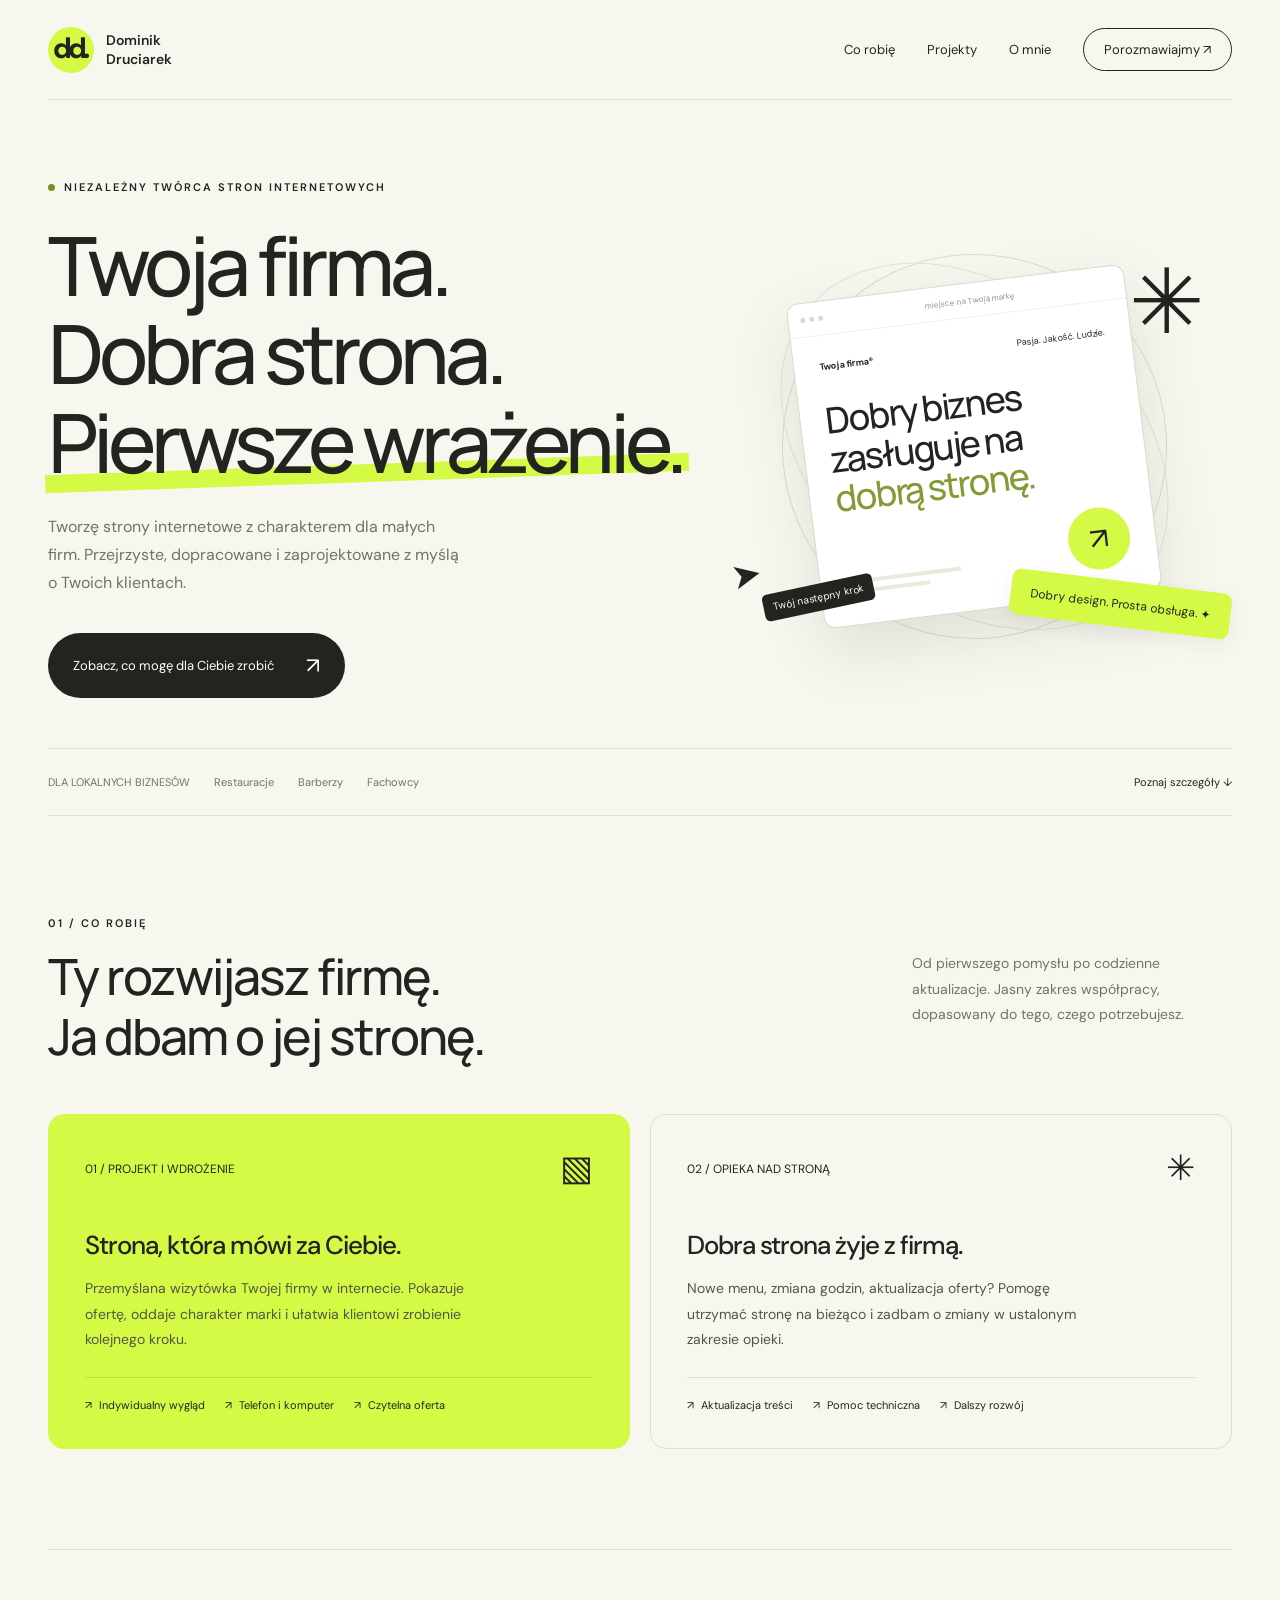
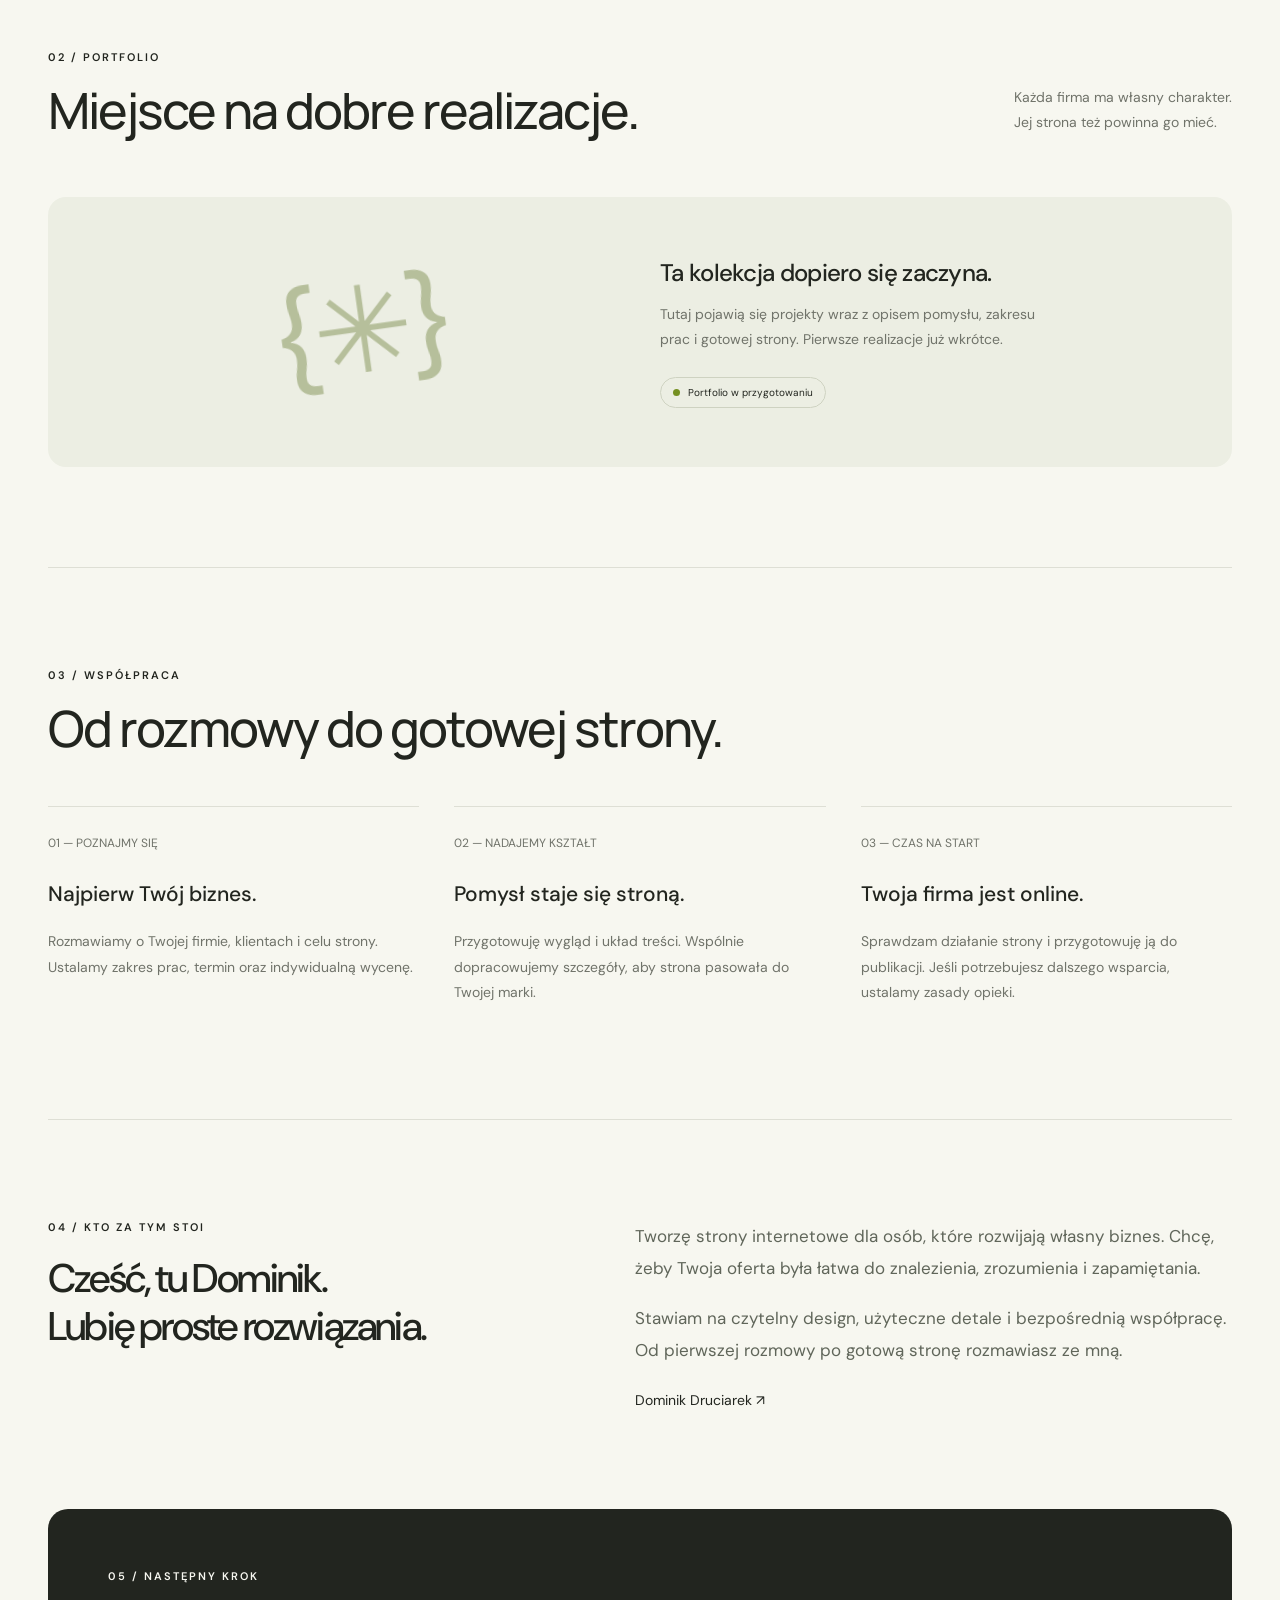
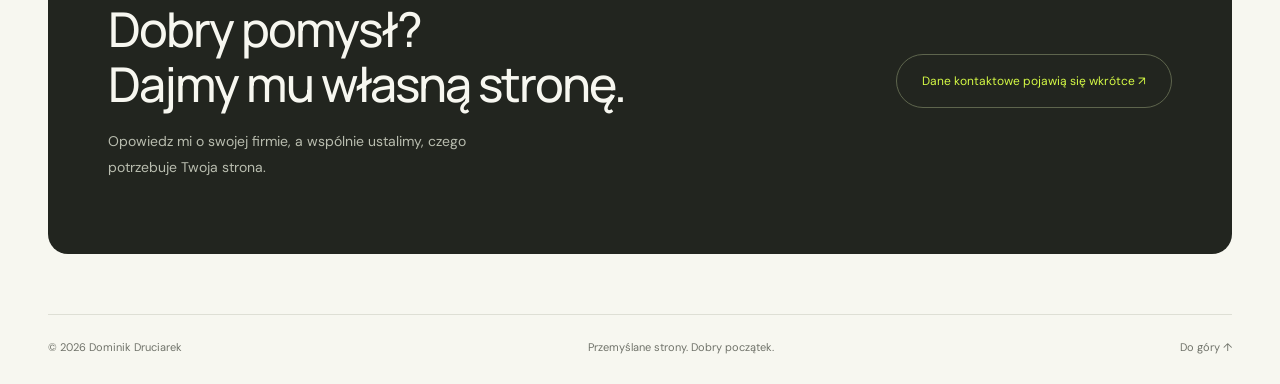
==== index.html @ d41a099e "Add initial HTML structure for the website" ====
<!doctype html>
<html lang="pl"><head><meta charset="UTF-8"><meta name="viewport" content="width=device-width, initial-scale=1"><meta name="description" content="Dominik Druciarek — przemyślane strony internetowe dla restauracji, barberów i lokalnych firm. Projekt, wdrożenie i opieka nad stroną."><title>Dominik Druciarek — strony z charakterem</title><link rel="icon" href="data:image/svg+xml,%3Csvg xmlns='http://www.w3.org/2000/svg' viewBox='0 0 64 64'%3E%3Crect width='64' height='64' rx='18' fill='%23d5fa45'/%3E%3Ctext x='10' y='44' font-size='35' font-family='Arial' font-weight='bold'%3Edd%3C/text%3E%3C/svg%3E"><style>
@import url('https://fonts.googleapis.com/css2?family=DM+Sans:wght@400;450;500;600;700&family=Manrope:wght@400;500;600;700;800&display=swap');
:root{--paper:#f7f7f0;--ink:#22251f;--muted:#70736a;--lime:#d5fa45;--line:#dedfd5}*{box-sizing:border-box}html{scroll-behavior:smooth;scroll-padding-top:100px}body{margin:0;background:var(--paper);color:var(--ink);font-family:'DM Sans',sans-serif}a{color:inherit;text-decoration:none}button{font:inherit}::selection{background:var(--lime)}.wrap{width:min(1280px,calc(100% - 96px));margin:auto}header{height:100px;display:flex;align-items:center;justify-content:space-between;border-bottom:1px solid var(--line)}.brand{display:flex;align-items:center;gap:12px;font-size:14px;font-weight:600;line-height:1.3}.logo{font-size:29px;font-weight:800;letter-spacing:-4px;background:var(--lime);border-radius:50%;width:46px;height:46px;padding:3px 8px 8px 5px}nav{display:flex;align-items:center;gap:32px;font-size:13px}nav a:hover{opacity:.6}.nav-contact{border:1px solid var(--ink);border-radius:30px;padding:12px 20px}.hero{padding:80px 0 0;position:relative}.eyebrow{text-transform:uppercase;letter-spacing:2px;font-size:11px;font-weight:600;display:flex;align-items:center;gap:9px}.dot{height:7px;width:7px;background:#759021;border-radius:50%}.hero-grid{display:grid;grid-template-columns:1.25fr 1fr;gap:25px;align-items:center}.hero h1{font-family:Manrope,sans-serif;font-size:clamp(54px,6.4vw,88px);line-height:1.08;letter-spacing:-5px;font-weight:500;margin:27px 0}.highlight{position:relative;display:inline-block;z-index:1}.highlight:after{content:'';height:18px;position:absolute;background:var(--lime);bottom:4px;left:-3px;right:-6px;z-index:-1;transform:rotate(-2deg)}.intro{max-width:420px;font-size:16px;line-height:1.75;color:var(--muted)}.button{display:inline-flex;gap:32px;align-items:center;border:0;background:var(--ink);color:white;border-radius:40px;padding:18px 25px;font-size:13px;cursor:pointer;transition:transform .2s,background .2s}.button:hover{transform:translateY(-3px);background:#414832}.hero .button{margin-top:20px}.arrow{font-size:22px}.art{height:460px;position:relative;display:flex;align-items:center;justify-content:center}.orbit{position:absolute;width:385px;height:385px;border:1px solid #d9dccd;border-radius:50%;transform:rotate(-25deg)}.orbit:before{content:'';position:absolute;inset:35px -25px;border:1px solid #e1e3d7;border-radius:50%;transform:rotate(65deg)}.spark{position:absolute;right:28px;top:28px;font-size:90px;font-weight:400;animation:rotate 25s linear infinite}.browser-card{width:340px;background:white;border:1px solid #d8dacd;border-radius:12px;box-shadow:0 24px 60px #363f1620;transform:rotate(-7deg);animation:float 7s ease-in-out infinite;overflow:hidden}.bar{height:34px;border-bottom:1px solid #efefea;display:flex;align-items:center;padding:0 12px;gap:4px}.bar i{width:5px;height:5px;border-radius:50%;background:#d7dacd}.bar span{margin:auto;font-size:8px;color:#8e9383}.mini{padding:25px}.mini-top{font-size:9px;display:flex;justify-content:space-between}.mini h2{font-family:Manrope,sans-serif;font-size:36px;letter-spacing:-2px;line-height:1.1;margin:28px 0 20px;font-weight:500}.mini h2 em{font-style:normal;color:#829b35}.mini-bottom{display:flex;justify-content:space-between;align-items:end}.mini-line{height:4px;width:116px;background:#e8eadd;margin:6px 0}.mini-circle{background:var(--lime);border-radius:50%;width:62px;height:62px;display:grid;place-items:center;font-size:30px}.floating-tag{position:absolute;background:var(--lime);padding:15px 20px;border-radius:9px;font-size:12px;bottom:49px;right:1px;transform:rotate(7deg);box-shadow:0 6px 20px #3331}.cursor{position:absolute;left:16px;bottom:62px;transform:rotate(-12deg);font-size:36px}.cursor span{font-size:10px;background:var(--ink);color:white;border-radius:5px;padding:7px 10px;display:block;margin-left:25px}.hero-foot{display:flex;justify-content:space-between;align-items:center;margin-top:50px;padding:26px 0;border-top:1px solid var(--line);font-size:11px;color:var(--muted)}.industries{display:flex;gap:24px}.scroll{color:var(--ink)}section{padding:100px 0;border-top:1px solid var(--line)}.section-top{display:flex;justify-content:space-between;gap:40px;align-items:start;margin-bottom:48px}.section-top h2{font-family:Manrope,sans-serif;font-size:clamp(32px,4vw,50px);font-weight:500;letter-spacing:-2px;line-height:1.2;margin:16px 0 0}.section-top>p{font-size:14px;color:var(--muted);line-height:1.8;max-width:320px;margin-top:35px}.services{display:grid;grid-template-columns:1fr 1fr;gap:20px}.service{border:1px solid var(--line);padding:36px;border-radius:16px;transition:transform .3s}.service:hover{transform:translateY(-5px)}.service:first-child{background:var(--lime);border-color:var(--lime)}.service-head{display:flex;justify-content:space-between;align-items:center;font-size:12px}.icon{font-size:35px;line-height:1}.service h3{font-size:26px;letter-spacing:-1px;font-weight:500;margin-top:42px;margin-bottom:14px}.service p{font-size:14px;line-height:1.8;max-width:400px;color:#515747}.service ul{list-style:none;padding:0;margin:25px 0 0;border-top:1px solid #2222;display:flex;flex-wrap:wrap;gap:10px 20px;padding-top:20px;font-size:11px}.service li:before{content:'↗';margin-right:7px}.projects-box{border-radius:18px;background:#eceee3;min-height:270px;display:grid;grid-template-columns:1fr 1fr;align-items:center;padding:45px;gap:40px;overflow:hidden}.project-symbol{font-size:120px;line-height:1;letter-spacing:-14px;text-align:center;color:#b6bf9b;transform:rotate(-8deg)}.projects-box h3{font-size:24px;font-weight:500;letter-spacing:-.7px;margin:0 0 12px}.projects-box p{font-size:14px;line-height:1.8;color:var(--muted);max-width:390px}.label{display:inline-flex;align-items:center;gap:8px;font-size:10px;border:1px solid #ced2c1;padding:8px 12px;border-radius:30px;margin-top:10px}.process{display:grid;grid-template-columns:repeat(3,1fr);gap:35px}.step{border-top:1px solid var(--line);padding-top:24px}.step-num{font-size:12px;color:var(--muted)}.step h3{font-size:21px;font-weight:500;margin-top:28px}.step p{font-size:14px;line-height:1.8;color:var(--muted)}.about{display:grid;grid-template-columns:1fr 1.2fr;gap:90px}.about h2{font-size:40px;line-height:1.2;letter-spacing:-1.8px;font-weight:500;margin-top:20px}.about p{font-size:17px;line-height:1.9;margin-top:0;color:#60665a}.signature{font-size:14px;margin-top:25px}.contact{background:var(--ink);color:var(--paper);border-radius:20px;padding:60px;display:flex;justify-content:space-between;align-items:center;gap:35px;margin:0 0 60px}.contact h2{font-family:Manrope,sans-serif;font-size:48px;line-height:1.15;letter-spacing:-2px;font-weight:500;margin:18px 0}.contact p{font-size:14px;color:#b9bdaf;line-height:1.8;max-width:380px}.contact-status{font-size:12px;color:var(--lime);border:1px solid #5e654d;border-radius:40px;padding:18px 25px;white-space:nowrap}footer{padding:25px 0 30px;border-top:1px solid var(--line);display:flex;justify-content:space-between;font-size:11px;color:var(--muted)}.reveal{animation:appear .9s both}.reveal:nth-child(2){animation-delay:.12s}a:focus-visible{outline:3px solid #829b35;outline-offset:6px}@keyframes float{50%{transform:translateY(-12px) rotate(-4deg)}}@keyframes rotate{to{transform:rotate(360deg)}}@keyframes appear{from{opacity:0;transform:translateY(20px)}to{opacity:1;transform:translateY(0)}}@media(min-width:1450px){.hero{padding-top:95px}}@media(max-width:900px){.wrap{width:calc(100% - 48px)}.hero h1{font-size:62px;letter-spacing:-3.5px}.hero-grid{grid-template-columns:1.1fr 1fr}.browser-card{width:270px}.art{height:390px}.orbit{width:280px;height:280px}.mini h2{font-size:28px}.floating-tag{right:-10px;font-size:10px}.spark{right:0;font-size:65px}.cursor{left:0}.contact{padding:40px}.contact h2{font-size:38px}.about{gap:40px}nav{gap:20px}}@media(max-width:650px){.wrap{width:calc(100% - 40px)}header{height:80px}.brand{font-size:12px}.logo{width:40px;height:40px;font-size:26px}nav a:not(.nav-contact){display:none}.nav-contact{padding:10px 15px}.hero{padding-top:44px}.hero-grid{grid-template-columns:1fr}.hero h1{font-size:56px;letter-spacing:-3.6px}.intro{font-size:15px}.art{height:355px;margin-top:20px}.browser-card{width:290px}.orbit{width:290px;height:290px}.spark{right:14px;top:0}.floating-tag{right:0;bottom:10px}.cursor{bottom:20px}.hero-foot{margin-top:30px;align-items:start;gap:20px}.industries{gap:12px;flex-wrap:wrap}.scroll{white-space:nowrap}.section-top{display:block;margin-bottom:30px}.section-top>p{margin-top:20px}section{padding:65px 0}.section-top h2{font-size:35px;letter-spacing:-1.6px}.services,.process,.about,.projects-box{grid-template-columns:1fr}.service{padding:27px}.service h3{margin-top:30px}.projects-box{padding:30px;gap:25px}.project-symbol{font-size:90px}.process{gap:25px}.step h3{margin-top:18px}.about{gap:20px}.about h2{font-size:34px}.about p{font-size:16px}.contact{padding:30px;display:block;margin-bottom:35px}.contact h2{font-size:37px}.contact-status{display:inline-block;margin-top:18px;font-size:11px}footer{gap:25px;font-size:10px;line-height:1.7}}@media(prefers-reduced-motion:reduce){html{scroll-behavior:auto}*,*:before,*:after{animation:none!important;transition:none!important}}
</style></head><body><div class="wrap"><header><a class="brand" href="#start" aria-label="Dominik Druciarek, początek strony"><span class="logo">dd.</span><span>Dominik<br>Druciarek</span></a><nav aria-label="Menu główne"><a href="#oferta">Co robię</a><a href="#projekty">Projekty</a><a href="#o-mnie">O mnie</a><a class="nav-contact" href="#kontakt">Porozmawiajmy ↗</a></nav></header><main><div class="hero" id="start"><div class="eyebrow reveal"><span class="dot"></span> Niezależny twórca stron internetowych</div><div class="hero-grid"><div class="reveal"><h1>Twoja firma.<br>Dobra strona.<br><span class="highlight">Pierwsze wrażenie.</span></h1><p class="intro">Tworzę strony internetowe z charakterem dla małych firm. Przejrzyste, dopracowane i zaprojektowane z myślą o Twoich klientach.</p><a class="button" href="#oferta">Zobacz, co mogę dla Ciebie zrobić <span class="arrow">↗</span></a></div><div class="art reveal" aria-label="Artystyczna wizualizacja projektu strony internetowej"><div class="orbit"></div><div class="spark" aria-hidden="true">✳</div><div class="browser-card"><div class="bar"><i></i><i></i><i></i><span>miejsce na Twoją markę</span></div><div class="mini"><div class="mini-top"><b>Twoja firma®</b><span>Pasja. Jakość. Ludzie.</span></div><h2>Dobry biznes<br>zasługuje na<br><em>dobrą stronę.</em></h2><div class="mini-bottom"><div><div class="mini-line"></div><div class="mini-line" style="width:84px"></div></div><div class="mini-circle">↗</div></div></div></div><div class="cursor" aria-hidden="true">➤<span>Twój następny krok</span></div><div class="floating-tag">Dobry design. Prosta obsługa. ✦</div></div></div><div class="hero-foot"><div class="industries"><span>DLA LOKALNYCH BIZNESÓW</span><span>Restauracje</span><span>Barberzy</span><span>Fachowcy</span></div><a class="scroll" href="#oferta">Poznaj szczegóły ↓</a></div></div>
<section id="oferta"><div class="section-top"><div><div class="eyebrow">01 / Co robię</div><h2>Ty rozwijasz firmę.<br>Ja dbam o jej stronę.</h2></div><p>Od pierwszego pomysłu po codzienne aktualizacje. Jasny zakres współpracy, dopasowany do tego, czego potrzebujesz.</p></div><div class="services"><article class="service"><div class="service-head"><span>01 / PROJEKT I WDROŻENIE</span><span class="icon" aria-hidden="true">▧</span></div><h3>Strona, która mówi za Ciebie.</h3><p>Przemyślana wizytówka Twojej firmy w internecie. Pokazuje ofertę, oddaje charakter marki i ułatwia klientowi zrobienie kolejnego kroku.</p><ul><li>Indywidualny wygląd</li><li>Telefon i komputer</li><li>Czytelna oferta</li></ul></article><article class="service"><div class="service-head"><span>02 / OPIEKA NAD STRONĄ</span><span class="icon" aria-hidden="true">✳</span></div><h3>Dobra strona żyje z firmą.</h3><p>Nowe menu, zmiana godzin, aktualizacja oferty? Pomogę utrzymać stronę na bieżąco i zadbam o zmiany w ustalonym zakresie opieki.</p><ul><li>Aktualizacja treści</li><li>Pomoc techniczna</li><li>Dalszy rozwój</li></ul></article></div></section>
<section id="projekty"><div class="section-top"><div><div class="eyebrow">02 / Portfolio</div><h2>Miejsce na dobre realizacje.</h2></div><p>Każda firma ma własny charakter.<br>Jej strona też powinna go mieć.</p></div><div class="projects-box"><div class="project-symbol" aria-hidden="true">{ ✳ }</div><div><h3>Ta kolekcja dopiero się zaczyna.</h3><p>Tutaj pojawią się projekty wraz z opisem pomysłu, zakresu prac i gotowej strony. Pierwsze realizacje już wkrótce.</p><span class="label"><span class="dot"></span> Portfolio w przygotowaniu</span></div></div></section>
<section id="wspolpraca"><div class="section-top"><div><div class="eyebrow">03 / Współpraca</div><h2>Od rozmowy do gotowej strony.</h2></div></div><div class="process"><article class="step"><span class="step-num">01 — POZNAJMY SIĘ</span><h3>Najpierw Twój biznes.</h3><p>Rozmawiamy o Twojej firmie, klientach i celu strony. Ustalamy zakres prac, termin oraz indywidualną wycenę.</p></article><article class="step"><span class="step-num">02 — NADAJEMY KSZTAŁT</span><h3>Pomysł staje się stroną.</h3><p>Przygotowuję wygląd i układ treści. Wspólnie dopracowujemy szczegóły, aby strona pasowała do Twojej marki.</p></article><article class="step"><span class="step-num">03 — CZAS NA START</span><h3>Twoja firma jest online.</h3><p>Sprawdzam działanie strony i przygotowuję ją do publikacji. Jeśli potrzebujesz dalszego wsparcia, ustalamy zasady opieki.</p></article></div></section>
<section id="o-mnie" class="about"><div><div class="eyebrow">04 / Kto za tym stoi</div><h2>Cześć, tu Dominik.<br>Lubię proste rozwiązania.</h2></div><div><p>Tworzę strony internetowe dla osób, które rozwijają własny biznes. Chcę, żeby Twoja oferta była łatwa do znalezienia, zrozumienia i zapamiętania.</p><p>Stawiam na czytelny design, użyteczne detale i bezpośrednią współpracę. Od pierwszej rozmowy po gotową stronę rozmawiasz ze mną.</p><div class="signature">Dominik Druciarek ↗</div></div></section>
<div id="kontakt" class="contact"><div><div class="eyebrow">05 / Następny krok</div><h2>Dobry pomysł?<br>Dajmy mu własną stronę.</h2><p>Opowiedz mi o swojej firmie, a wspólnie ustalimy, czego potrzebuje Twoja strona.</p></div><div class="contact-status">Dane kontaktowe pojawią się wkrótce ↗</div></div></main><footer><span>© <span id="year">2026</span> Dominik Druciarek</span><span>Przemyślane strony. Dobry początek.</span><a href="#start">Do góry ↑</a></footer></div><script>document.getElementById('year').textContent=new Date().getFullYear();</script></body></html>
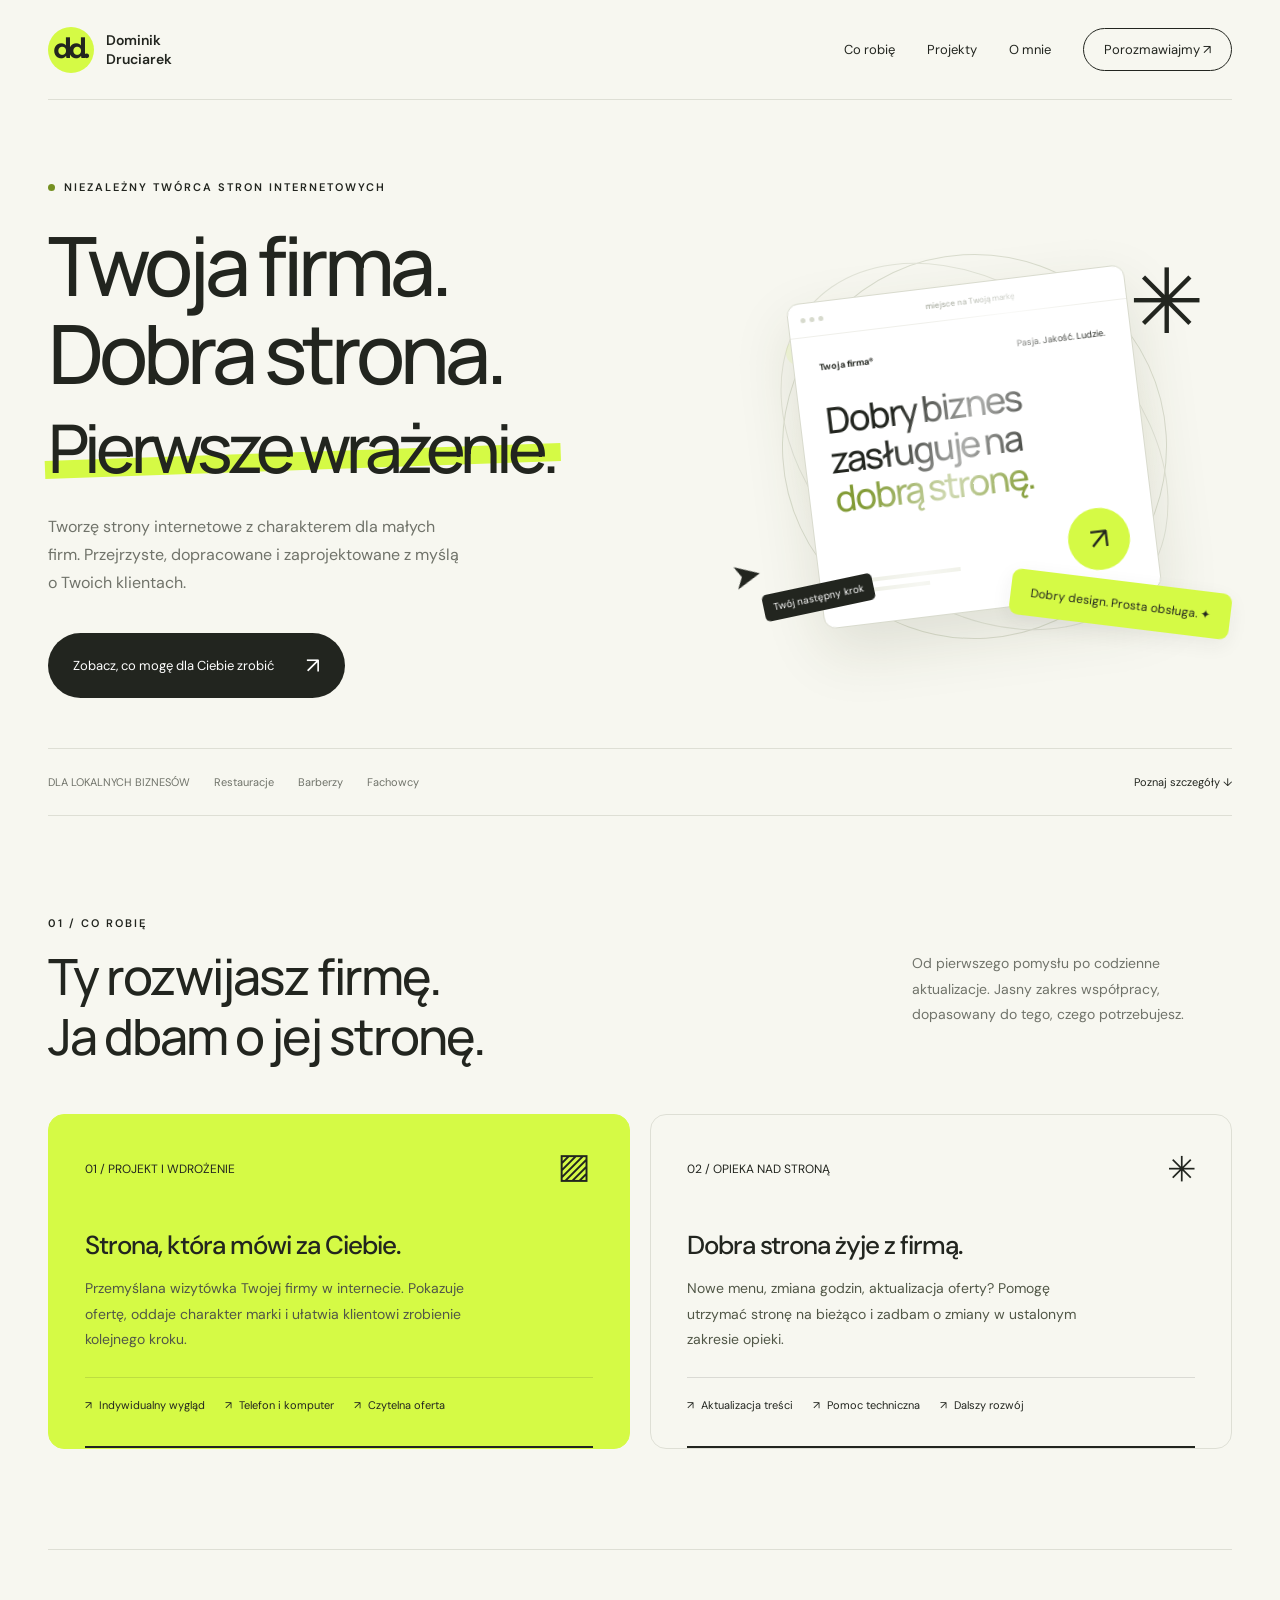
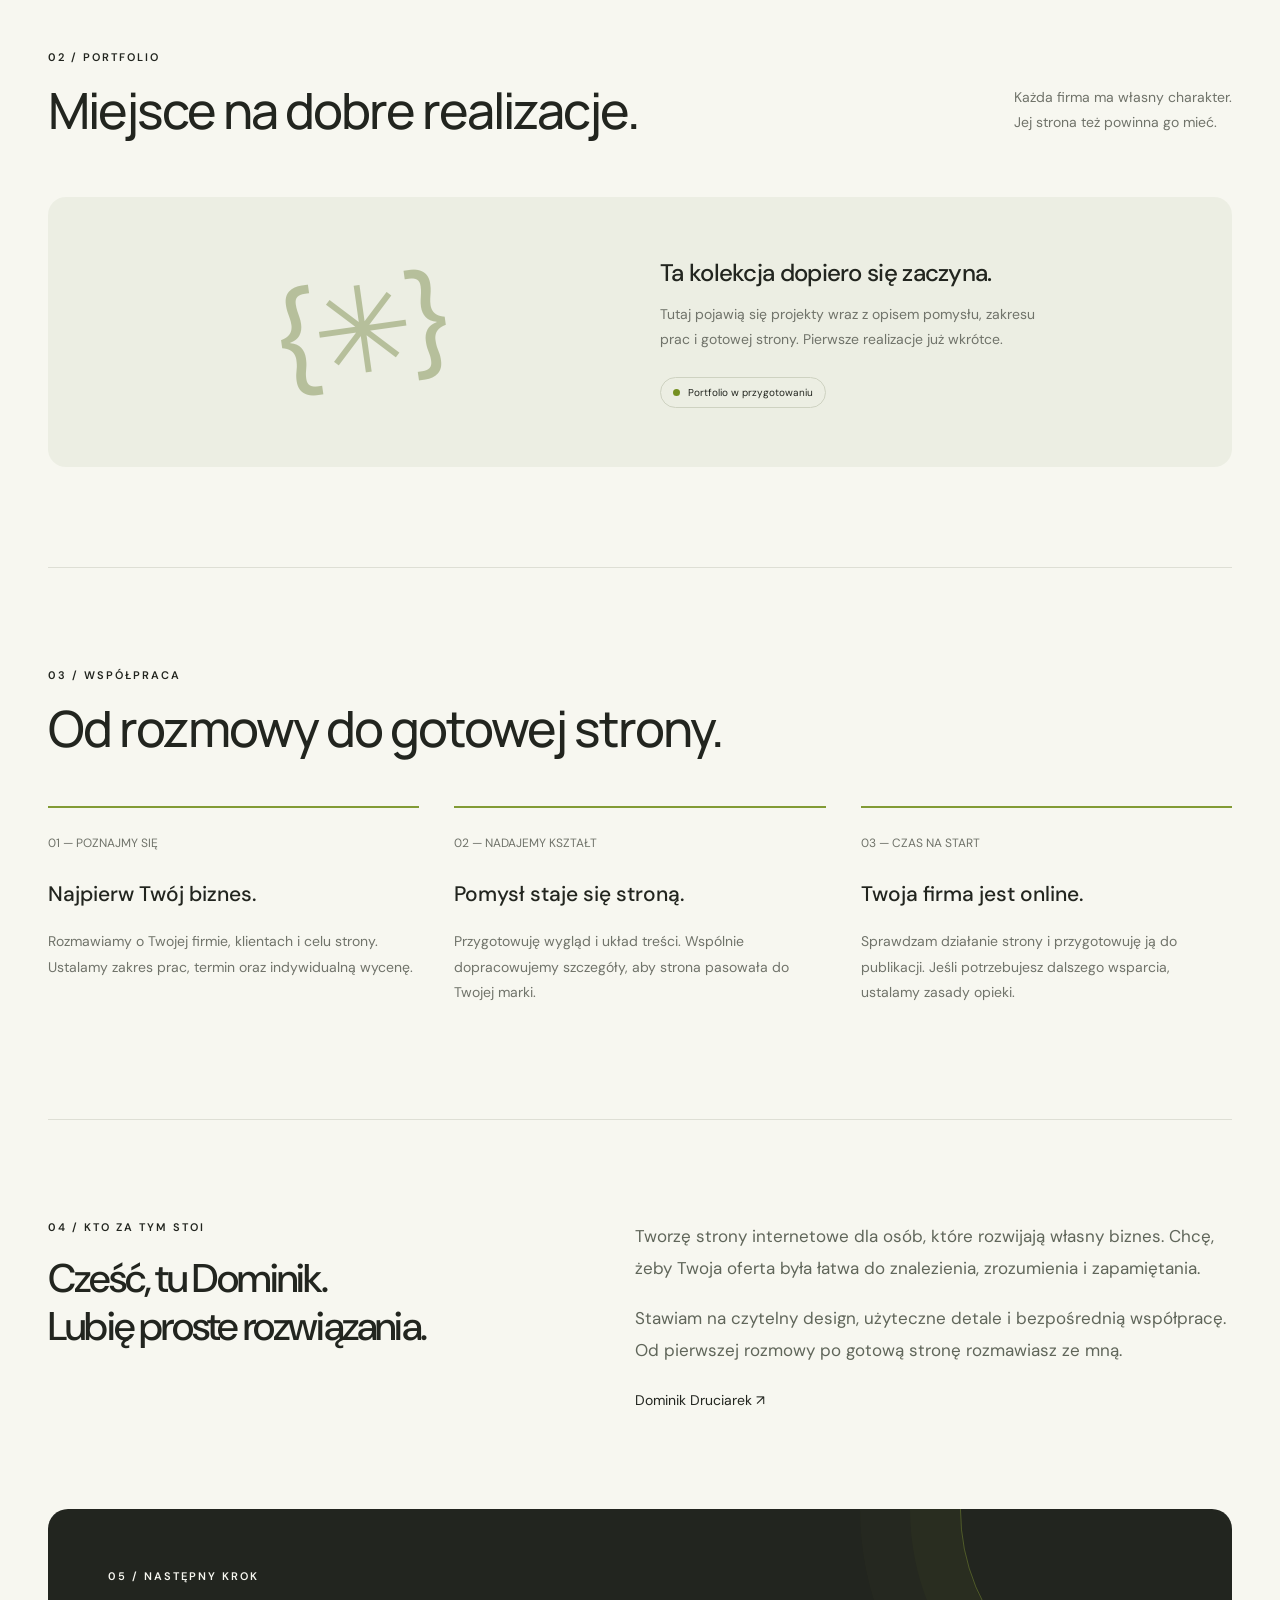
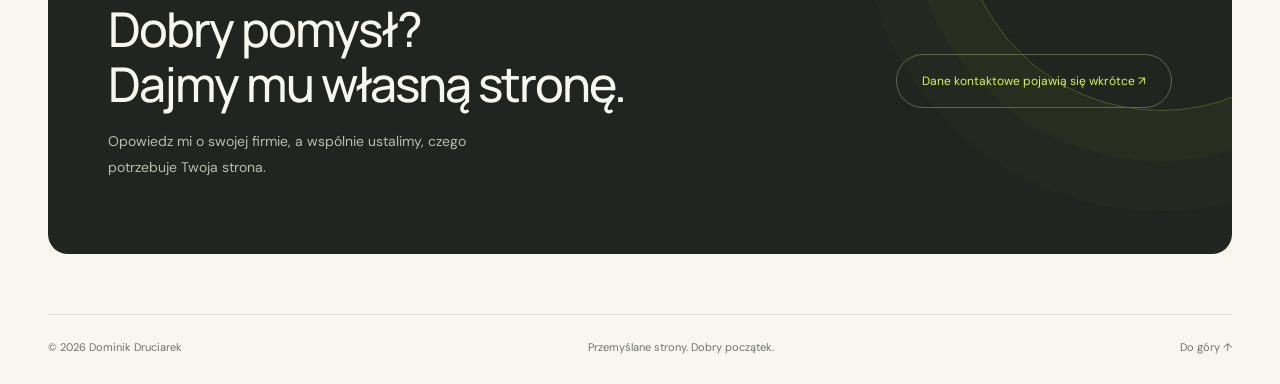
==== commit 7db5bf98: "Refactor HTML structure and styles for clarity" ====
--- a/index.html
+++ b/index.html
@@ -2,9 +2,84 @@
 <html lang="pl"><head><meta charset="UTF-8"><meta name="viewport" content="width=device-width, initial-scale=1"><meta name="description" content="Dominik Druciarek — przemyślane strony internetowe dla restauracji, barberów i lokalnych firm. Projekt, wdrożenie i opieka nad stroną."><title>Dominik Druciarek — strony z charakterem</title><link rel="icon" href="data:image/svg+xml,%3Csvg xmlns='http://www.w3.org/2000/svg' viewBox='0 0 64 64'%3E%3Crect width='64' height='64' rx='18' fill='%23d5fa45'/%3E%3Ctext x='10' y='44' font-size='35' font-family='Arial' font-weight='bold'%3Edd%3C/text%3E%3C/svg%3E"><style>
 @import url('https://fonts.googleapis.com/css2?family=DM+Sans:wght@400;450;500;600;700&family=Manrope:wght@400;500;600;700;800&display=swap');
 :root{--paper:#f7f7f0;--ink:#22251f;--muted:#70736a;--lime:#d5fa45;--line:#dedfd5}*{box-sizing:border-box}html{scroll-behavior:smooth;scroll-padding-top:100px}body{margin:0;background:var(--paper);color:var(--ink);font-family:'DM Sans',sans-serif}a{color:inherit;text-decoration:none}button{font:inherit}::selection{background:var(--lime)}.wrap{width:min(1280px,calc(100% - 96px));margin:auto}header{height:100px;display:flex;align-items:center;justify-content:space-between;border-bottom:1px solid var(--line)}.brand{display:flex;align-items:center;gap:12px;font-size:14px;font-weight:600;line-height:1.3}.logo{font-size:29px;font-weight:800;letter-spacing:-4px;background:var(--lime);border-radius:50%;width:46px;height:46px;padding:3px 8px 8px 5px}nav{display:flex;align-items:center;gap:32px;font-size:13px}nav a:hover{opacity:.6}.nav-contact{border:1px solid var(--ink);border-radius:30px;padding:12px 20px}.hero{padding:80px 0 0;position:relative}.eyebrow{text-transform:uppercase;letter-spacing:2px;font-size:11px;font-weight:600;display:flex;align-items:center;gap:9px}.dot{height:7px;width:7px;background:#759021;border-radius:50%}.hero-grid{display:grid;grid-template-columns:1.25fr 1fr;gap:25px;align-items:center}.hero h1{font-family:Manrope,sans-serif;font-size:clamp(54px,6.4vw,88px);line-height:1.08;letter-spacing:-5px;font-weight:500;margin:27px 0}.highlight{position:relative;display:inline-block;z-index:1}.highlight:after{content:'';height:18px;position:absolute;background:var(--lime);bottom:4px;left:-3px;right:-6px;z-index:-1;transform:rotate(-2deg)}.intro{max-width:420px;font-size:16px;line-height:1.75;color:var(--muted)}.button{display:inline-flex;gap:32px;align-items:center;border:0;background:var(--ink);color:white;border-radius:40px;padding:18px 25px;font-size:13px;cursor:pointer;transition:transform .2s,background .2s}.button:hover{transform:translateY(-3px);background:#414832}.hero .button{margin-top:20px}.arrow{font-size:22px}.art{height:460px;position:relative;display:flex;align-items:center;justify-content:center}.orbit{position:absolute;width:385px;height:385px;border:1px solid #d9dccd;border-radius:50%;transform:rotate(-25deg)}.orbit:before{content:'';position:absolute;inset:35px -25px;border:1px solid #e1e3d7;border-radius:50%;transform:rotate(65deg)}.spark{position:absolute;right:28px;top:28px;font-size:90px;font-weight:400;animation:rotate 25s linear infinite}.browser-card{width:340px;background:white;border:1px solid #d8dacd;border-radius:12px;box-shadow:0 24px 60px #363f1620;transform:rotate(-7deg);animation:float 7s ease-in-out infinite;overflow:hidden}.bar{height:34px;border-bottom:1px solid #efefea;display:flex;align-items:center;padding:0 12px;gap:4px}.bar i{width:5px;height:5px;border-radius:50%;background:#d7dacd}.bar span{margin:auto;font-size:8px;color:#8e9383}.mini{padding:25px}.mini-top{font-size:9px;display:flex;justify-content:space-between}.mini h2{font-family:Manrope,sans-serif;font-size:36px;letter-spacing:-2px;line-height:1.1;margin:28px 0 20px;font-weight:500}.mini h2 em{font-style:normal;color:#829b35}.mini-bottom{display:flex;justify-content:space-between;align-items:end}.mini-line{height:4px;width:116px;background:#e8eadd;margin:6px 0}.mini-circle{background:var(--lime);border-radius:50%;width:62px;height:62px;display:grid;place-items:center;font-size:30px}.floating-tag{position:absolute;background:var(--lime);padding:15px 20px;border-radius:9px;font-size:12px;bottom:49px;right:1px;transform:rotate(7deg);box-shadow:0 6px 20px #3331}.cursor{position:absolute;left:16px;bottom:62px;transform:rotate(-12deg);font-size:36px}.cursor span{font-size:10px;background:var(--ink);color:white;border-radius:5px;padding:7px 10px;display:block;margin-left:25px}.hero-foot{display:flex;justify-content:space-between;align-items:center;margin-top:50px;padding:26px 0;border-top:1px solid var(--line);font-size:11px;color:var(--muted)}.industries{display:flex;gap:24px}.scroll{color:var(--ink)}section{padding:100px 0;border-top:1px solid var(--line)}.section-top{display:flex;justify-content:space-between;gap:40px;align-items:start;margin-bottom:48px}.section-top h2{font-family:Manrope,sans-serif;font-size:clamp(32px,4vw,50px);font-weight:500;letter-spacing:-2px;line-height:1.2;margin:16px 0 0}.section-top>p{font-size:14px;color:var(--muted);line-height:1.8;max-width:320px;margin-top:35px}.services{display:grid;grid-template-columns:1fr 1fr;gap:20px}.service{border:1px solid var(--line);padding:36px;border-radius:16px;transition:transform .3s}.service:hover{transform:translateY(-5px)}.service:first-child{background:var(--lime);border-color:var(--lime)}.service-head{display:flex;justify-content:space-between;align-items:center;font-size:12px}.icon{font-size:35px;line-height:1}.service h3{font-size:26px;letter-spacing:-1px;font-weight:500;margin-top:42px;margin-bottom:14px}.service p{font-size:14px;line-height:1.8;max-width:400px;color:#515747}.service ul{list-style:none;padding:0;margin:25px 0 0;border-top:1px solid #2222;display:flex;flex-wrap:wrap;gap:10px 20px;padding-top:20px;font-size:11px}.service li:before{content:'↗';margin-right:7px}.projects-box{border-radius:18px;background:#eceee3;min-height:270px;display:grid;grid-template-columns:1fr 1fr;align-items:center;padding:45px;gap:40px;overflow:hidden}.project-symbol{font-size:120px;line-height:1;letter-spacing:-14px;text-align:center;color:#b6bf9b;transform:rotate(-8deg)}.projects-box h3{font-size:24px;font-weight:500;letter-spacing:-.7px;margin:0 0 12px}.projects-box p{font-size:14px;line-height:1.8;color:var(--muted);max-width:390px}.label{display:inline-flex;align-items:center;gap:8px;font-size:10px;border:1px solid #ced2c1;padding:8px 12px;border-radius:30px;margin-top:10px}.process{display:grid;grid-template-columns:repeat(3,1fr);gap:35px}.step{border-top:1px solid var(--line);padding-top:24px}.step-num{font-size:12px;color:var(--muted)}.step h3{font-size:21px;font-weight:500;margin-top:28px}.step p{font-size:14px;line-height:1.8;color:var(--muted)}.about{display:grid;grid-template-columns:1fr 1.2fr;gap:90px}.about h2{font-size:40px;line-height:1.2;letter-spacing:-1.8px;font-weight:500;margin-top:20px}.about p{font-size:17px;line-height:1.9;margin-top:0;color:#60665a}.signature{font-size:14px;margin-top:25px}.contact{background:var(--ink);color:var(--paper);border-radius:20px;padding:60px;display:flex;justify-content:space-between;align-items:center;gap:35px;margin:0 0 60px}.contact h2{font-family:Manrope,sans-serif;font-size:48px;line-height:1.15;letter-spacing:-2px;font-weight:500;margin:18px 0}.contact p{font-size:14px;color:#b9bdaf;line-height:1.8;max-width:380px}.contact-status{font-size:12px;color:var(--lime);border:1px solid #5e654d;border-radius:40px;padding:18px 25px;white-space:nowrap}footer{padding:25px 0 30px;border-top:1px solid var(--line);display:flex;justify-content:space-between;font-size:11px;color:var(--muted)}.reveal{animation:appear .9s both}.reveal:nth-child(2){animation-delay:.12s}a:focus-visible{outline:3px solid #829b35;outline-offset:6px}@keyframes float{50%{transform:translateY(-12px) rotate(-4deg)}}@keyframes rotate{to{transform:rotate(360deg)}}@keyframes appear{from{opacity:0;transform:translateY(20px)}to{opacity:1;transform:translateY(0)}}@media(min-width:1450px){.hero{padding-top:95px}}@media(max-width:900px){.wrap{width:calc(100% - 48px)}.hero h1{font-size:62px;letter-spacing:-3.5px}.hero-grid{grid-template-columns:1.1fr 1fr}.browser-card{width:270px}.art{height:390px}.orbit{width:280px;height:280px}.mini h2{font-size:28px}.floating-tag{right:-10px;font-size:10px}.spark{right:0;font-size:65px}.cursor{left:0}.contact{padding:40px}.contact h2{font-size:38px}.about{gap:40px}nav{gap:20px}}@media(max-width:650px){.wrap{width:calc(100% - 40px)}header{height:80px}.brand{font-size:12px}.logo{width:40px;height:40px;font-size:26px}nav a:not(.nav-contact){display:none}.nav-contact{padding:10px 15px}.hero{padding-top:44px}.hero-grid{grid-template-columns:1fr}.hero h1{font-size:56px;letter-spacing:-3.6px}.intro{font-size:15px}.art{height:355px;margin-top:20px}.browser-card{width:290px}.orbit{width:290px;height:290px}.spark{right:14px;top:0}.floating-tag{right:0;bottom:10px}.cursor{bottom:20px}.hero-foot{margin-top:30px;align-items:start;gap:20px}.industries{gap:12px;flex-wrap:wrap}.scroll{white-space:nowrap}.section-top{display:block;margin-bottom:30px}.section-top>p{margin-top:20px}section{padding:65px 0}.section-top h2{font-size:35px;letter-spacing:-1.6px}.services,.process,.about,.projects-box{grid-template-columns:1fr}.service{padding:27px}.service h3{margin-top:30px}.projects-box{padding:30px;gap:25px}.project-symbol{font-size:90px}.process{gap:25px}.step h3{margin-top:18px}.about{gap:20px}.about h2{font-size:34px}.about p{font-size:16px}.contact{padding:30px;display:block;margin-bottom:35px}.contact h2{font-size:37px}.contact-status{display:inline-block;margin-top:18px;font-size:11px}footer{gap:25px;font-size:10px;line-height:1.7}}@media(prefers-reduced-motion:reduce){html{scroll-behavior:auto}*,*:before,*:after{animation:none!important;transition:none!important}}
-</style></head><body><div class="wrap"><header><a class="brand" href="#start" aria-label="Dominik Druciarek, początek strony"><span class="logo">dd.</span><span>Dominik<br>Druciarek</span></a><nav aria-label="Menu główne"><a href="#oferta">Co robię</a><a href="#projekty">Projekty</a><a href="#o-mnie">O mnie</a><a class="nav-contact" href="#kontakt">Porozmawiajmy ↗</a></nav></header><main><div class="hero" id="start"><div class="eyebrow reveal"><span class="dot"></span> Niezależny twórca stron internetowych</div><div class="hero-grid"><div class="reveal"><h1>Twoja firma.<br>Dobra strona.<br><span class="highlight">Pierwsze wrażenie.</span></h1><p class="intro">Tworzę strony internetowe z charakterem dla małych firm. Przejrzyste, dopracowane i zaprojektowane z myślą o Twoich klientach.</p><a class="button" href="#oferta">Zobacz, co mogę dla Ciebie zrobić <span class="arrow">↗</span></a></div><div class="art reveal" aria-label="Artystyczna wizualizacja projektu strony internetowej"><div class="orbit"></div><div class="spark" aria-hidden="true">✳</div><div class="browser-card"><div class="bar"><i></i><i></i><i></i><span>miejsce na Twoją markę</span></div><div class="mini"><div class="mini-top"><b>Twoja firma®</b><span>Pasja. Jakość. Ludzie.</span></div><h2>Dobry biznes<br>zasługuje na<br><em>dobrą stronę.</em></h2><div class="mini-bottom"><div><div class="mini-line"></div><div class="mini-line" style="width:84px"></div></div><div class="mini-circle">↗</div></div></div></div><div class="cursor" aria-hidden="true">➤<span>Twój następny krok</span></div><div class="floating-tag">Dobry design. Prosta obsługa. ✦</div></div></div><div class="hero-foot"><div class="industries"><span>DLA LOKALNYCH BIZNESÓW</span><span>Restauracje</span><span>Barberzy</span><span>Fachowcy</span></div><a class="scroll" href="#oferta">Poznaj szczegóły ↓</a></div></div>
+
+/* Motion works with scroll and touch as well as a mouse. */
+html{overflow-x:clip}body{overflow-x:clip}.hero-grid>div{min-width:0}.hero h1 .highlight{font-size:.82em;white-space:nowrap}.reveal{animation:none}.art{isolation:isolate;perspective:900px;touch-action:pan-y}.art:before{content:'';position:absolute;inset:12%;border-radius:50%;background:radial-gradient(circle,#d5fa4550,transparent 70%);filter:blur(16px);z-index:-1;animation:aura 6s ease-in-out infinite}.browser-card{translate:var(--scene-x,0px) var(--scene-y,0px);rotate:var(--scene-tilt,0deg);transition:translate .25s ease-out,rotate .35s ease-out;animation:float 5s ease-in-out infinite}.browser-card:after{content:'';pointer-events:none;position:absolute;inset:-70% -40%;background:linear-gradient(115deg,transparent 40%,#ffffffa0 49%,transparent 58%);animation:sheen 7s ease-in-out infinite}.orbit{animation:orbit-turn 24s linear infinite}.orbit:after{content:'';position:absolute;width:12px;height:12px;top:26px;left:66px;border-radius:50%;background:var(--lime);box-shadow:0 0 0 7px #d5fa4520}.orbit:before{animation:orbit-turn 19s linear infinite reverse}.spark{animation-duration:18s}.floating-tag{animation:tag-float 5.5s ease-in-out infinite}.cursor{animation:cursor-drift 6s ease-in-out infinite}.mini-circle{animation:arrow-turn 6s ease-in-out infinite}.mini-line{transform-origin:left;animation:line-grow 5s ease-in-out infinite}.mini-line:nth-child(2){animation-delay:.3s}.highlight:after{transform-origin:left;animation:underline-in 1.2s cubic-bezier(.16,1,.3,1) .35s both}.hero h1{animation:headline-in 1.1s cubic-bezier(.16,1,.3,1) both}.hero .intro{animation:appear 1s .2s both}.hero .button{animation:appear 1s .35s both}.hero>.eyebrow{animation:appear .9s both}.button{position:relative;overflow:hidden}.button:before{content:'';position:absolute;inset:0;background:linear-gradient(100deg,transparent 20%,#ffffff25 50%,transparent 80%);translate:-130% 0;animation:button-shine 7s 2s infinite}.button .arrow{transition:transform .3s}.button:hover .arrow,.button:active .arrow{transform:translate(4px,-4px)}.motion-progress{position:fixed;z-index:50;top:0;left:0;width:100%;height:3px;background:var(--lime);transform:scaleX(0);transform-origin:left;pointer-events:none}.motion-ready .scroll-reveal{opacity:0;translate:0 34px;transition:opacity .85s cubic-bezier(.16,1,.3,1),translate .85s cubic-bezier(.16,1,.3,1);transition-delay:var(--reveal-delay,0ms)}.motion-ready .scroll-reveal.is-visible{opacity:1;translate:0 0}.motion-ready .art.scroll-reveal{translate:0 35px;scale:.94;transition:opacity 1.1s,translate 1.1s cubic-bezier(.16,1,.3,1),scale 1.1s cubic-bezier(.16,1,.3,1)}.motion-ready .art.is-visible{translate:0 0;scale:1}.service{position:relative;overflow:hidden}.service:after{content:'';position:absolute;height:2px;left:36px;right:36px;bottom:0;background:var(--ink);transform:scaleX(0);transform-origin:left;transition:transform 1.2s .25s cubic-bezier(.16,1,.3,1)}.service.is-visible:after{transform:scaleX(1)}.service .icon{transition:rotate 1.2s cubic-bezier(.16,1,.3,1)}.service.is-visible .icon{rotate:90deg}.project-symbol{animation:symbol-drift 9s ease-in-out infinite}.contact{position:relative;overflow:hidden;isolation:isolate}.contact:before{content:'';position:absolute;width:400px;height:400px;right:-130px;top:-200px;border:1px solid #d5fa4540;border-radius:50%;box-shadow:0 0 0 50px #d5fa4506,0 0 0 100px #d5fa4504;z-index:-1;animation:contact-orbit 10s ease-in-out infinite}.contact-status{white-space:normal}.motion-off *,.motion-off *:before,.motion-off *:after{animation:none!important;transition:none!important}.motion-off .scroll-reveal{opacity:1!important;translate:none!important;scale:1!important}.motion-off .browser-card{translate:none;rotate:none}.motion-off{scroll-behavior:auto}.motion-off .motion-progress{display:none}
+@keyframes headline-in{from{opacity:0;transform:translateY(26px);filter:blur(6px)}to{opacity:1;transform:none;filter:blur(0)}}@keyframes underline-in{from{transform:rotate(-2deg) scaleX(0)}to{transform:rotate(-2deg) scaleX(1)}}@keyframes orbit-turn{to{transform:rotate(335deg)}}@keyframes tag-float{0%,100%{transform:translateY(0) rotate(7deg)}50%{transform:translateY(-14px) rotate(3deg)}}@keyframes cursor-drift{0%,100%{transform:translate(0,0) rotate(-12deg)}45%{transform:translate(18px,-20px) rotate(-3deg)}}@keyframes arrow-turn{0%,70%,100%{transform:rotate(0)}82%{transform:rotate(-35deg)}}@keyframes line-grow{0%,100%{scale:1 1}50%{scale:.7 1}}@keyframes sheen{0%,65%{translate:-65% 0}100%{translate:65% 0}}@keyframes button-shine{0%,75%{translate:-130% 0}100%{translate:130% 0}}@keyframes aura{50%{scale:1.18;opacity:.6}}@keyframes symbol-drift{50%{transform:translateY(-8px) rotate(7deg)}}@keyframes contact-orbit{50%{transform:translate(-30px,30px) scale(1.1)}}
+@media(max-width:650px){.hero h1{font-size:clamp(36px,10.8vw,56px);letter-spacing:-2.5px}.hero h1 .highlight{font-size:.82em;letter-spacing:-1.5px}.hero>.eyebrow{font-size:9px;letter-spacing:1.25px}.hero .button{gap:15px;max-width:100%;font-size:12px;padding:17px 20px}.art{height:370px;margin-top:25px}.browser-card{width:min(290px,85%);animation-duration:4.6s}.orbit{width:min(290px,90%);height:auto;aspect-ratio:1}.floating-tag{bottom:18px;right:2px;font-size:10px;padding:13px 15px}.cursor{left:3px;bottom:28px;font-size:30px}.spark{top:3px;right:15px;font-size:66px}.hero-foot{font-size:10px;gap:10px}.industries span:first-child{width:100%;font-size:9px}.industries{gap:8px 12px}.mini{padding:23px}.mini h2{font-size:29px}.mini-circle{width:53px;height:53px}.motion-ready .scroll-reveal{translate:0 28px;transition-duration:.75s;transition-delay:0ms}.service:after{left:27px;right:27px}footer{padding-bottom:65px}.contact-status{font-size:10px;padding:15px 18px}}
+@media(prefers-reduced-motion:reduce){html{scroll-behavior:auto}*,*:before,*:after{animation:none!important;transition:none!important}.motion-ready .scroll-reveal{opacity:1;translate:none;scale:1}.browser-card{translate:none;rotate:none}.motion-progress{display:none}}
+
+
+/* Coordinated motion: compositor transforms, no layout animation. */
+.browser-card{transition:none;animation:card-float 6.8s ease-in-out infinite;translate:var(--scene-x,0px) var(--scene-y,0px);rotate:var(--scene-tilt,0deg)}
+.art:before{filter:none;background:radial-gradient(ellipse,#d5fa4538,transparent 68%);animation-duration:8s}
+.hero h1{animation:none}.headline-line{display:block;overflow:hidden;padding-bottom:.12em;margin-bottom:-.12em}.headline-line>span{display:block;animation:line-enter 1.15s cubic-bezier(.16,1,.3,1) both;animation-delay:var(--line-delay,0ms)}
+.headline-line:nth-child(2){--line-delay:130ms}.headline-line:nth-child(3){--line-delay:260ms;overflow:visible}
+.hero h1 .highlight{display:inline-block}.highlight:after{animation-delay:650ms}
+.motion-ready .scroll-reveal{translate:0 24px;transition:opacity .85s cubic-bezier(.22,1,.36,1),translate .85s cubic-bezier(.22,1,.36,1);transition-delay:var(--reveal-delay,0ms)}
+.motion-ready .art.scroll-reveal{translate:0 20px;scale:.97;transition:opacity 1s,translate 1s cubic-bezier(.22,1,.36,1),scale 1s cubic-bezier(.22,1,.36,1)}
+.motion-ready .art.is-visible{translate:0 0;scale:1}.service{transition:transform .4s ease,box-shadow .4s ease,opacity .85s,translate .85s}.service:hover{transform:none}
+@media(hover:hover) and (pointer:fine){.service:hover{transform:translateY(-5px);box-shadow:0 16px 36px #22251f0b}.nav-contact:hover{background:var(--lime);opacity:1}.browser-card{will-change:translate,rotate}}
+.art.motion-sleep *, .art.motion-sleep:before,.art.motion-sleep *:before,.art.motion-sleep *:after,.motion-sleep.project-symbol,.motion-sleep.contact:before{animation-play-state:paused!important}
+.step{position:relative}.step:before{content:'';position:absolute;left:0;top:-1px;height:2px;width:100%;background:#829b35;transform:scaleX(0);transform-origin:left;transition:transform 1.1s .15s cubic-bezier(.22,1,.36,1)}.step.is-visible:before{transform:scaleX(1)}
+footer{padding-bottom:30px}.nav-contact{transition:background .3s,opacity .3s}.mini-circle{animation:arrow-turn 7s ease-in-out infinite}.floating-tag{animation-duration:6.8s}.cursor{animation-duration:8.2s}.browser-card:after{animation-duration:9s}
+@keyframes card-float{0%,100%{transform:translate3d(0,3px,0) rotate(-6deg)}50%{transform:translate3d(0,-10px,0) rotate(-3deg)}}
+@keyframes line-enter{from{opacity:0;transform:translate3d(0,105%,0)}to{opacity:1;transform:translate3d(0,0,0)}}
+@media(max-width:650px){.browser-card{animation-duration:6s}.motion-ready .scroll-reveal{translate:0 20px;transition-delay:0ms}.motion-ready .scroll-reveal.is-visible{translate:0 0}.headline-line>span{animation-duration:1s}.art{perspective:none}.floating-tag{animation-duration:6s}}
+@media(prefers-reduced-motion:reduce){.headline-line>span{animation:none;transform:none;opacity:1}.step:before{transform:scaleX(1)}}
+
+.page-asleep *, .page-asleep *:before, .page-asleep *:after{animation-play-state:paused!important}
+</style></head><body><div class="wrap"><header><a class="brand" href="#start" aria-label="Dominik Druciarek, początek strony"><span class="logo">dd.</span><span>Dominik<br>Druciarek</span></a><nav aria-label="Menu główne"><a href="#oferta">Co robię</a><a href="#projekty">Projekty</a><a href="#o-mnie">O mnie</a><a class="nav-contact" href="#kontakt">Porozmawiajmy ↗</a></nav></header><main><div class="hero" id="start"><div class="eyebrow reveal"><span class="dot"></span> Niezależny twórca stron internetowych</div><div class="hero-grid"><div class="reveal"><h1 aria-label="Twoja firma. Dobra strona. Pierwsze wrażenie."><span class="headline-line" aria-hidden="true"><span>Twoja firma.</span></span><span class="headline-line" aria-hidden="true"><span>Dobra strona.</span></span><span class="headline-line" aria-hidden="true"><span class="highlight">Pierwsze wrażenie.</span></span></h1><p class="intro">Tworzę strony internetowe z charakterem dla małych firm. Przejrzyste, dopracowane i zaprojektowane z myślą o Twoich klientach.</p><a class="button" href="#oferta">Zobacz, co mogę dla Ciebie zrobić <span class="arrow">↗</span></a></div><div class="art reveal" aria-label="Artystyczna wizualizacja projektu strony internetowej"><div class="orbit"></div><div class="spark" aria-hidden="true">✳</div><div class="browser-card"><div class="bar"><i></i><i></i><i></i><span>miejsce na Twoją markę</span></div><div class="mini"><div class="mini-top"><b>Twoja firma®</b><span>Pasja. Jakość. Ludzie.</span></div><h2>Dobry biznes<br>zasługuje na<br><em>dobrą stronę.</em></h2><div class="mini-bottom"><div><div class="mini-line"></div><div class="mini-line" style="width:84px"></div></div><div class="mini-circle">↗</div></div></div></div><div class="cursor" aria-hidden="true">➤<span>Twój następny krok</span></div><div class="floating-tag">Dobry design. Prosta obsługa. ✦</div></div></div><div class="hero-foot"><div class="industries"><span>DLA LOKALNYCH BIZNESÓW</span><span>Restauracje</span><span>Barberzy</span><span>Fachowcy</span></div><a class="scroll" href="#oferta">Poznaj szczegóły ↓</a></div></div>
 <section id="oferta"><div class="section-top"><div><div class="eyebrow">01 / Co robię</div><h2>Ty rozwijasz firmę.<br>Ja dbam o jej stronę.</h2></div><p>Od pierwszego pomysłu po codzienne aktualizacje. Jasny zakres współpracy, dopasowany do tego, czego potrzebujesz.</p></div><div class="services"><article class="service"><div class="service-head"><span>01 / PROJEKT I WDROŻENIE</span><span class="icon" aria-hidden="true">▧</span></div><h3>Strona, która mówi za Ciebie.</h3><p>Przemyślana wizytówka Twojej firmy w internecie. Pokazuje ofertę, oddaje charakter marki i ułatwia klientowi zrobienie kolejnego kroku.</p><ul><li>Indywidualny wygląd</li><li>Telefon i komputer</li><li>Czytelna oferta</li></ul></article><article class="service"><div class="service-head"><span>02 / OPIEKA NAD STRONĄ</span><span class="icon" aria-hidden="true">✳</span></div><h3>Dobra strona żyje z firmą.</h3><p>Nowe menu, zmiana godzin, aktualizacja oferty? Pomogę utrzymać stronę na bieżąco i zadbam o zmiany w ustalonym zakresie opieki.</p><ul><li>Aktualizacja treści</li><li>Pomoc techniczna</li><li>Dalszy rozwój</li></ul></article></div></section>
 <section id="projekty"><div class="section-top"><div><div class="eyebrow">02 / Portfolio</div><h2>Miejsce na dobre realizacje.</h2></div><p>Każda firma ma własny charakter.<br>Jej strona też powinna go mieć.</p></div><div class="projects-box"><div class="project-symbol" aria-hidden="true">{ ✳ }</div><div><h3>Ta kolekcja dopiero się zaczyna.</h3><p>Tutaj pojawią się projekty wraz z opisem pomysłu, zakresu prac i gotowej strony. Pierwsze realizacje już wkrótce.</p><span class="label"><span class="dot"></span> Portfolio w przygotowaniu</span></div></div></section>
 <section id="wspolpraca"><div class="section-top"><div><div class="eyebrow">03 / Współpraca</div><h2>Od rozmowy do gotowej strony.</h2></div></div><div class="process"><article class="step"><span class="step-num">01 — POZNAJMY SIĘ</span><h3>Najpierw Twój biznes.</h3><p>Rozmawiamy o Twojej firmie, klientach i celu strony. Ustalamy zakres prac, termin oraz indywidualną wycenę.</p></article><article class="step"><span class="step-num">02 — NADAJEMY KSZTAŁT</span><h3>Pomysł staje się stroną.</h3><p>Przygotowuję wygląd i układ treści. Wspólnie dopracowujemy szczegóły, aby strona pasowała do Twojej marki.</p></article><article class="step"><span class="step-num">03 — CZAS NA START</span><h3>Twoja firma jest online.</h3><p>Sprawdzam działanie strony i przygotowuję ją do publikacji. Jeśli potrzebujesz dalszego wsparcia, ustalamy zasady opieki.</p></article></div></section>
 <section id="o-mnie" class="about"><div><div class="eyebrow">04 / Kto za tym stoi</div><h2>Cześć, tu Dominik.<br>Lubię proste rozwiązania.</h2></div><div><p>Tworzę strony internetowe dla osób, które rozwijają własny biznes. Chcę, żeby Twoja oferta była łatwa do znalezienia, zrozumienia i zapamiętania.</p><p>Stawiam na czytelny design, użyteczne detale i bezpośrednią współpracę. Od pierwszej rozmowy po gotową stronę rozmawiasz ze mną.</p><div class="signature">Dominik Druciarek ↗</div></div></section>
-<div id="kontakt" class="contact"><div><div class="eyebrow">05 / Następny krok</div><h2>Dobry pomysł?<br>Dajmy mu własną stronę.</h2><p>Opowiedz mi o swojej firmie, a wspólnie ustalimy, czego potrzebuje Twoja strona.</p></div><div class="contact-status">Dane kontaktowe pojawią się wkrótce ↗</div></div></main><footer><span>© <span id="year">2026</span> Dominik Druciarek</span><span>Przemyślane strony. Dobry początek.</span><a href="#start">Do góry ↑</a></footer></div><script>document.getElementById('year').textContent=new Date().getFullYear();</script></body></html>
+<div id="kontakt" class="contact"><div><div class="eyebrow">05 / Następny krok</div><h2>Dobry pomysł?<br>Dajmy mu własną stronę.</h2><p>Opowiedz mi o swojej firmie, a wspólnie ustalimy, czego potrzebuje Twoja strona.</p></div><div class="contact-status">Dane kontaktowe pojawią się wkrótce ↗</div></div></main><footer><span>© <span id="year">2026</span> Dominik Druciarek</span><span>Przemyślane strony. Dobry początek.</span><a href="#start">Do góry ↑</a></footer></div><script>'use strict';
+// Motion uses native CSS + one requestAnimationFrame loop that sleeps at rest.
+document.getElementById('year').textContent=new Date().getFullYear();
+(()=>{
+ const root=document.documentElement;
+ const preference=window.matchMedia('(prefers-reduced-motion: reduce)');
+ const scene=document.querySelector('.art');
+ const progress=document.createElement('div');
+ progress.className='motion-progress';progress.setAttribute('aria-hidden','true');document.body.append(progress);
+ let frame=0,sceneVisible=true,pageVisible=!document.hidden,dirty=true;
+ let current={x:0,y:0,tilt:0},target={x:0,y:0,tilt:0},pointer={x:0,y:0},lastTime=0;
+ const targets=[...document.querySelectorAll('.art,section .section-top,section .service,section .projects-box,section .step,.about>div,.contact')];
+ if('IntersectionObserver' in window){
+  const reveal=new IntersectionObserver(entries=>{
+   entries.forEach(entry=>{if(entry.isIntersecting){entry.target.classList.add('is-visible');reveal.unobserve(entry.target)}});
+  },{threshold:0,rootMargin:'0px 0px -32px 0px'});
+  targets.forEach(el=>{el.classList.add('scroll-reveal');if(el.matches('.service,.step'))el.style.setProperty('--reveal-delay',(Array.from(el.parentElement.children).indexOf(el)*100)+'ms');reveal.observe(el)});
+  root.classList.add('motion-ready');
+  new IntersectionObserver(entries=>{sceneVisible=entries[0].isIntersecting;scene.classList.toggle('motion-sleep',!sceneVisible);if(sceneVisible){dirty=true;queue()}}).observe(scene);
+  const sleep=new IntersectionObserver(entries=>entries.forEach(entry=>entry.target.classList.toggle('motion-sleep',!entry.isIntersecting)));
+  document.querySelectorAll('.project-symbol,.contact').forEach(el=>sleep.observe(el));
+ }
+ function queue(){if(!frame&&pageVisible&&!preference.matches)frame=requestAnimationFrame(tick)}
+ function tick(time){
+  frame=0;if(!pageVisible||preference.matches)return;
+  const factor=1-Math.exp(-Math.min(time-(lastTime||time-16),50)/100);lastTime=time;
+  if(dirty){
+   const max=root.scrollHeight-innerHeight;progress.style.transform='scaleX('+Math.max(0,Math.min(1,max>0?scrollY/max:0))+')';
+   if(sceneVisible){const rect=scene.getBoundingClientRect();const travel=Math.max(-1,Math.min(1,(innerHeight*.5-rect.top-rect.height*.5)/innerHeight));target={x:pointer.x*15,y:travel*24+pointer.y*10,tilt:travel*3+pointer.x*4}}
+   dirty=false;
+  }
+  let moving=false;
+  if(sceneVisible){for(const key of ['x','y','tilt']){current[key]+=(target[key]-current[key])*factor;if(Math.abs(target[key]-current[key])>.015)moving=true}
+   scene.style.setProperty('--scene-x',current.x.toFixed(3)+'px');scene.style.setProperty('--scene-y',current.y.toFixed(3)+'px');scene.style.setProperty('--scene-tilt',current.tilt.toFixed(3)+'deg');
+  }
+  if(moving)queue();else lastTime=0;
+ }
+ function changed(){dirty=true;queue()}
+ function resetPointer(){pointer={x:0,y:0};changed()}
+ function movePointer(e){if(preference.matches)return;const rect=scene.getBoundingClientRect();pointer={x:(e.clientX-rect.left)/rect.width-.5,y:(e.clientY-rect.top)/rect.height-.5};changed()}
+ scene.addEventListener('pointermove',e=>{if(e.pointerType==='mouse')movePointer(e)},{passive:true});
+ scene.addEventListener('pointerdown',movePointer,{passive:true});
+ ['pointerleave','pointerup','pointercancel'].forEach(event=>scene.addEventListener(event,resetPointer,{passive:true}));
+ window.addEventListener('scroll',changed,{passive:true});window.addEventListener('resize',changed,{passive:true});
+ document.addEventListener('visibilitychange',()=>{pageVisible=!document.hidden;root.classList.toggle('page-asleep',!pageVisible);if(!pageVisible){cancelAnimationFrame(frame);frame=0;lastTime=0}else changed()});
+ function applyPreference(){root.classList.toggle('motion-off',preference.matches);if(preference.matches){cancelAnimationFrame(frame);frame=0;scene.style.removeProperty('--scene-x');scene.style.removeProperty('--scene-y');scene.style.removeProperty('--scene-tilt')}else changed()}
+ preference.addEventListener('change',applyPreference);applyPreference();
+})();
+</script></body></html>
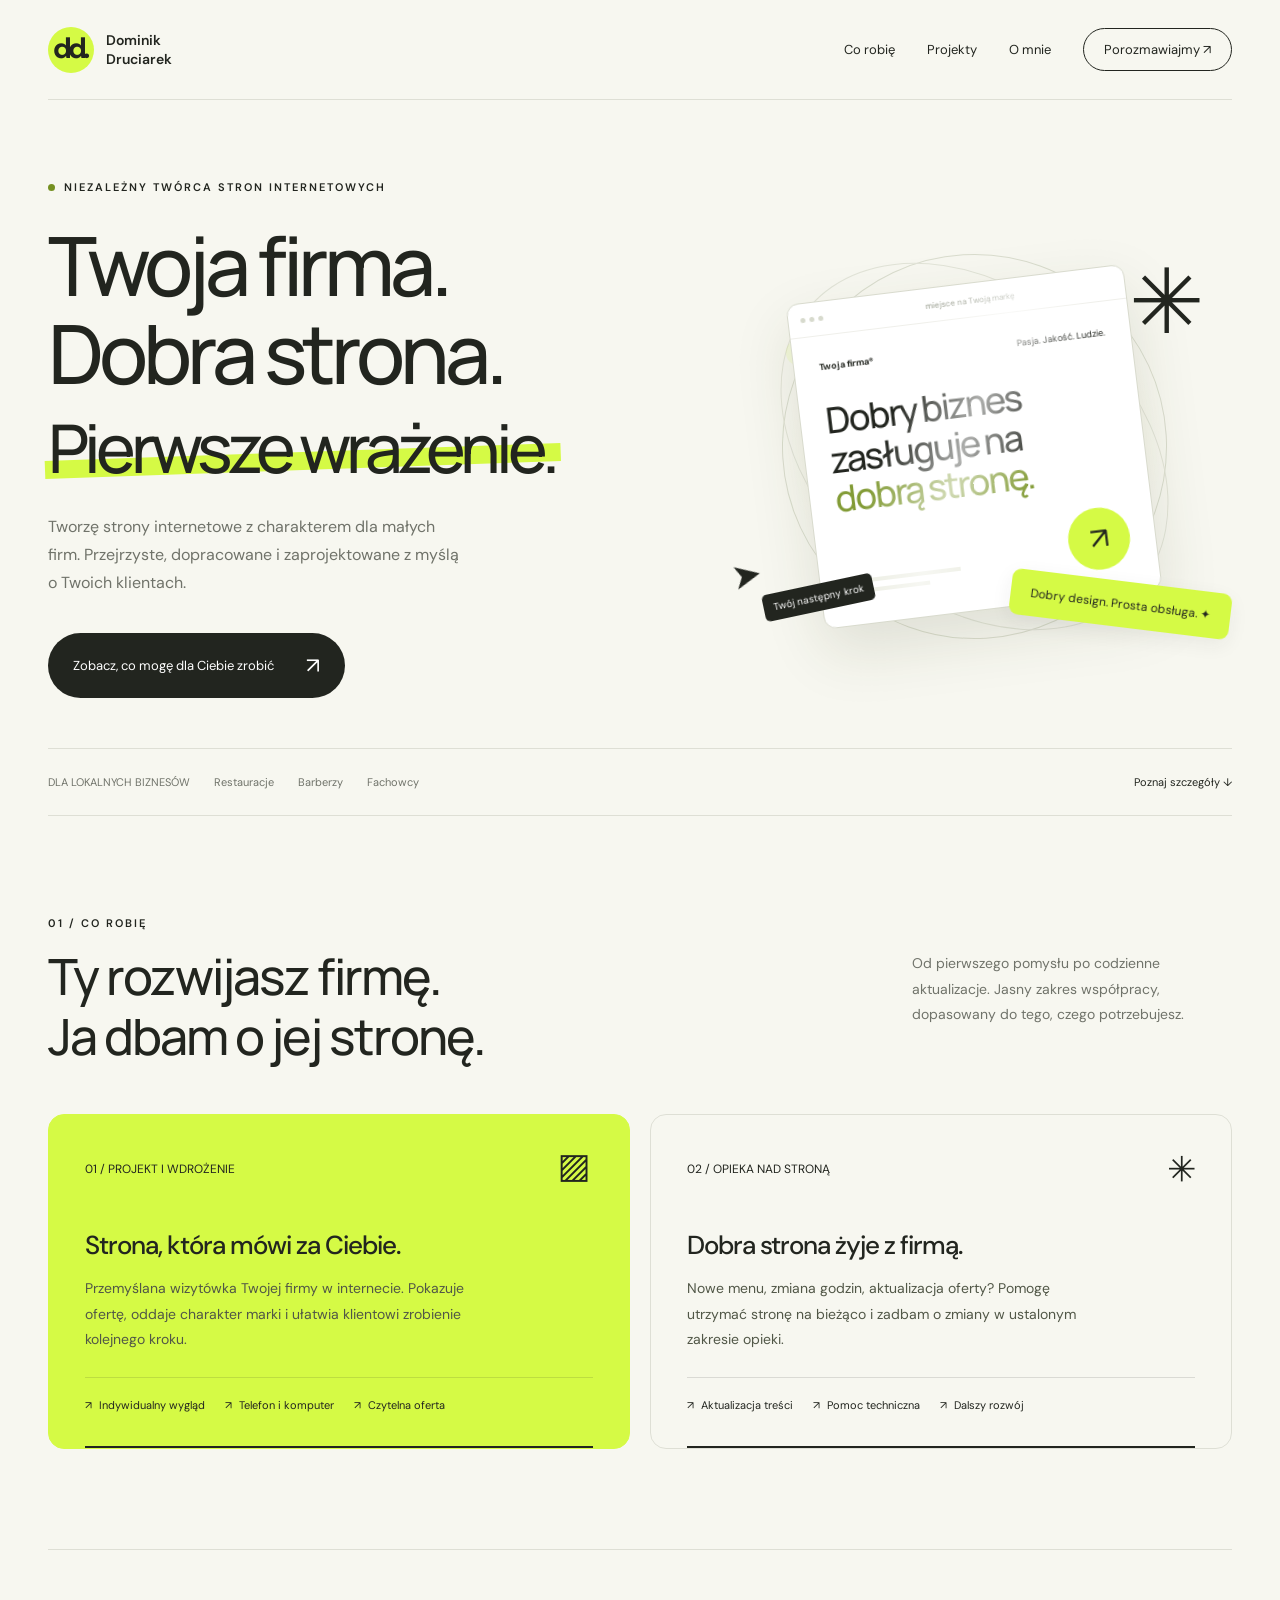
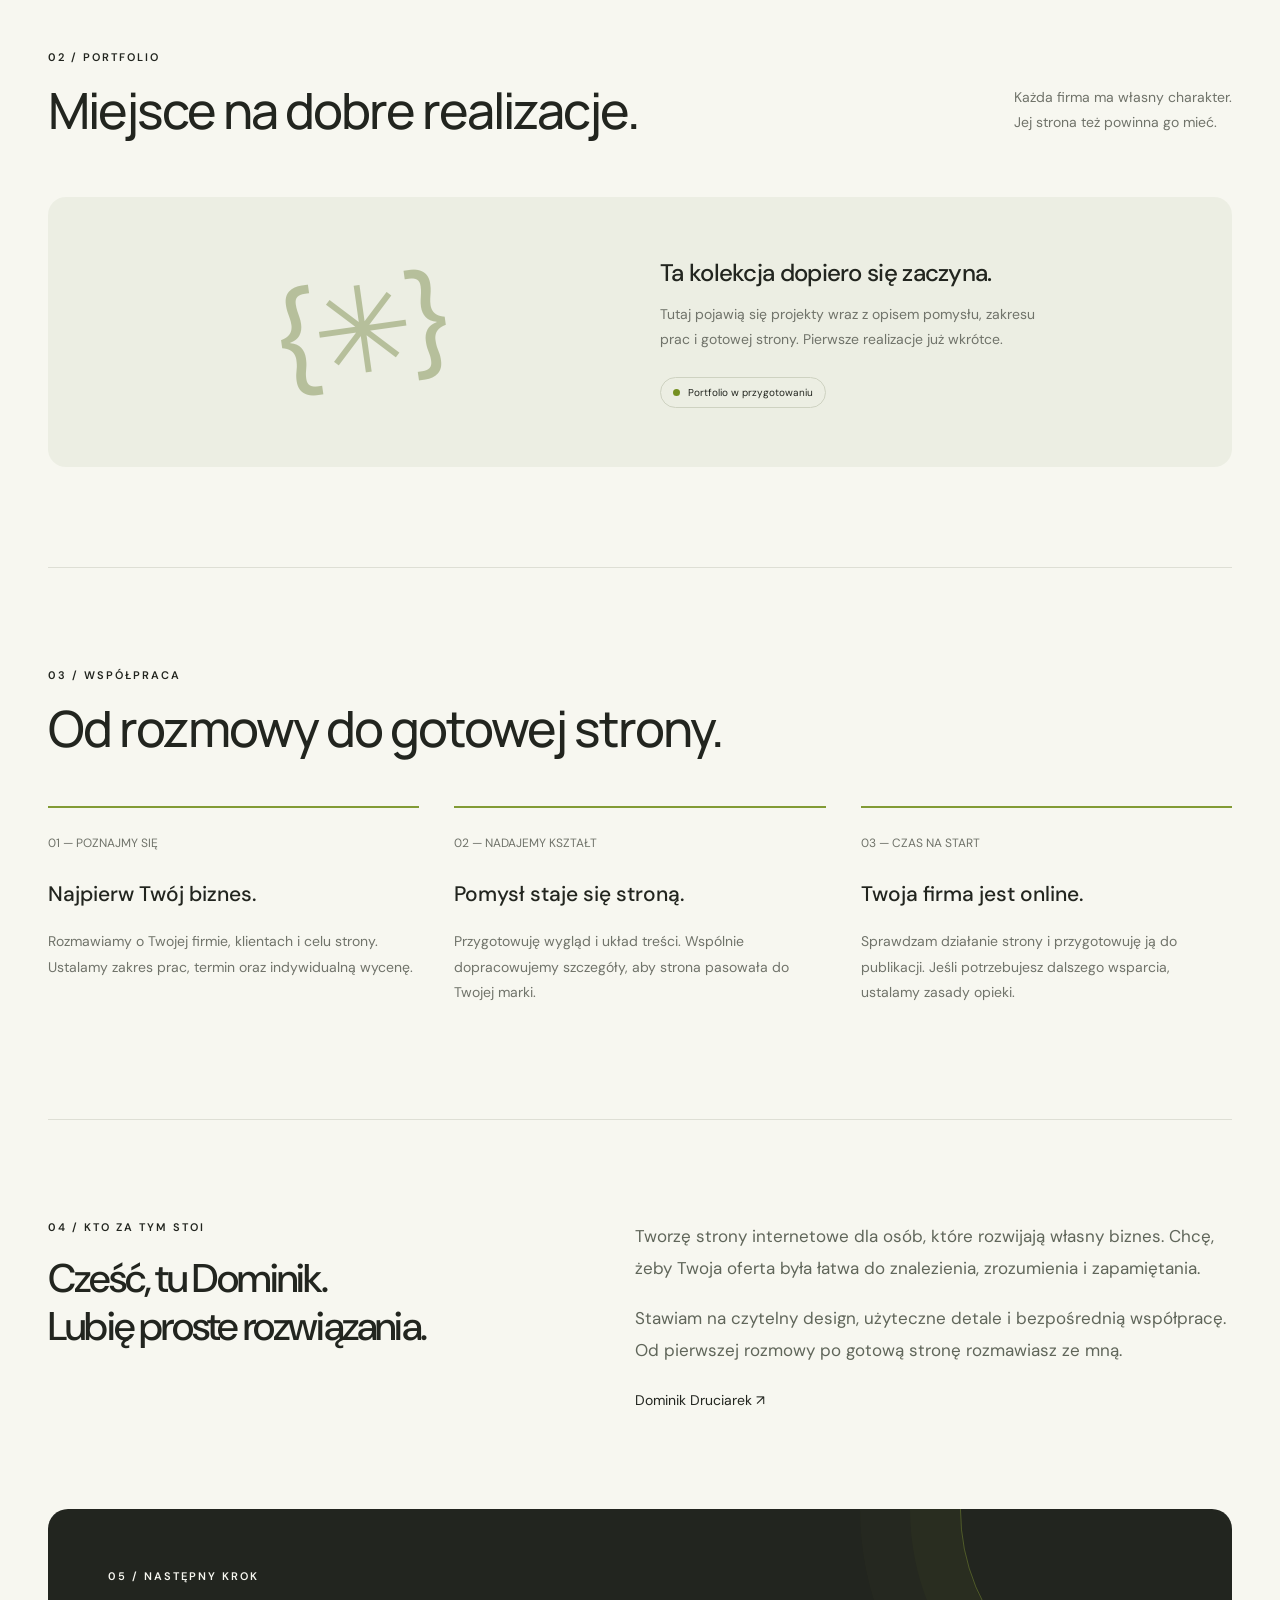
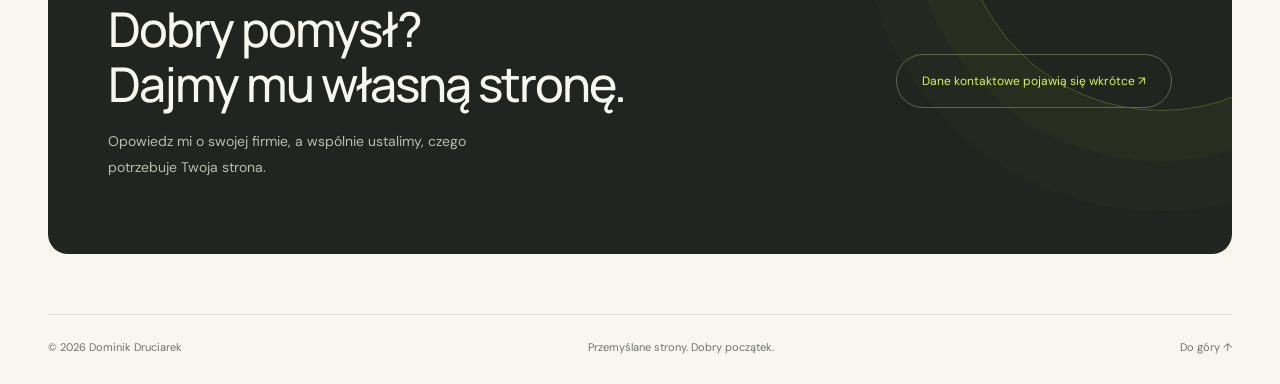
==== commit e366b9ef: "Add files via upload" ====
--- a/index.html
+++ b/index.html
@@ -1,85 +1,7 @@
 <!doctype html>
-<html lang="pl"><head><meta charset="UTF-8"><meta name="viewport" content="width=device-width, initial-scale=1"><meta name="description" content="Dominik Druciarek — przemyślane strony internetowe dla restauracji, barberów i lokalnych firm. Projekt, wdrożenie i opieka nad stroną."><title>Dominik Druciarek — strony z charakterem</title><link rel="icon" href="data:image/svg+xml,%3Csvg xmlns='http://www.w3.org/2000/svg' viewBox='0 0 64 64'%3E%3Crect width='64' height='64' rx='18' fill='%23d5fa45'/%3E%3Ctext x='10' y='44' font-size='35' font-family='Arial' font-weight='bold'%3Edd%3C/text%3E%3C/svg%3E"><style>
-@import url('https://fonts.googleapis.com/css2?family=DM+Sans:wght@400;450;500;600;700&family=Manrope:wght@400;500;600;700;800&display=swap');
-:root{--paper:#f7f7f0;--ink:#22251f;--muted:#70736a;--lime:#d5fa45;--line:#dedfd5}*{box-sizing:border-box}html{scroll-behavior:smooth;scroll-padding-top:100px}body{margin:0;background:var(--paper);color:var(--ink);font-family:'DM Sans',sans-serif}a{color:inherit;text-decoration:none}button{font:inherit}::selection{background:var(--lime)}.wrap{width:min(1280px,calc(100% - 96px));margin:auto}header{height:100px;display:flex;align-items:center;justify-content:space-between;border-bottom:1px solid var(--line)}.brand{display:flex;align-items:center;gap:12px;font-size:14px;font-weight:600;line-height:1.3}.logo{font-size:29px;font-weight:800;letter-spacing:-4px;background:var(--lime);border-radius:50%;width:46px;height:46px;padding:3px 8px 8px 5px}nav{display:flex;align-items:center;gap:32px;font-size:13px}nav a:hover{opacity:.6}.nav-contact{border:1px solid var(--ink);border-radius:30px;padding:12px 20px}.hero{padding:80px 0 0;position:relative}.eyebrow{text-transform:uppercase;letter-spacing:2px;font-size:11px;font-weight:600;display:flex;align-items:center;gap:9px}.dot{height:7px;width:7px;background:#759021;border-radius:50%}.hero-grid{display:grid;grid-template-columns:1.25fr 1fr;gap:25px;align-items:center}.hero h1{font-family:Manrope,sans-serif;font-size:clamp(54px,6.4vw,88px);line-height:1.08;letter-spacing:-5px;font-weight:500;margin:27px 0}.highlight{position:relative;display:inline-block;z-index:1}.highlight:after{content:'';height:18px;position:absolute;background:var(--lime);bottom:4px;left:-3px;right:-6px;z-index:-1;transform:rotate(-2deg)}.intro{max-width:420px;font-size:16px;line-height:1.75;color:var(--muted)}.button{display:inline-flex;gap:32px;align-items:center;border:0;background:var(--ink);color:white;border-radius:40px;padding:18px 25px;font-size:13px;cursor:pointer;transition:transform .2s,background .2s}.button:hover{transform:translateY(-3px);background:#414832}.hero .button{margin-top:20px}.arrow{font-size:22px}.art{height:460px;position:relative;display:flex;align-items:center;justify-content:center}.orbit{position:absolute;width:385px;height:385px;border:1px solid #d9dccd;border-radius:50%;transform:rotate(-25deg)}.orbit:before{content:'';position:absolute;inset:35px -25px;border:1px solid #e1e3d7;border-radius:50%;transform:rotate(65deg)}.spark{position:absolute;right:28px;top:28px;font-size:90px;font-weight:400;animation:rotate 25s linear infinite}.browser-card{width:340px;background:white;border:1px solid #d8dacd;border-radius:12px;box-shadow:0 24px 60px #363f1620;transform:rotate(-7deg);animation:float 7s ease-in-out infinite;overflow:hidden}.bar{height:34px;border-bottom:1px solid #efefea;display:flex;align-items:center;padding:0 12px;gap:4px}.bar i{width:5px;height:5px;border-radius:50%;background:#d7dacd}.bar span{margin:auto;font-size:8px;color:#8e9383}.mini{padding:25px}.mini-top{font-size:9px;display:flex;justify-content:space-between}.mini h2{font-family:Manrope,sans-serif;font-size:36px;letter-spacing:-2px;line-height:1.1;margin:28px 0 20px;font-weight:500}.mini h2 em{font-style:normal;color:#829b35}.mini-bottom{display:flex;justify-content:space-between;align-items:end}.mini-line{height:4px;width:116px;background:#e8eadd;margin:6px 0}.mini-circle{background:var(--lime);border-radius:50%;width:62px;height:62px;display:grid;place-items:center;font-size:30px}.floating-tag{position:absolute;background:var(--lime);padding:15px 20px;border-radius:9px;font-size:12px;bottom:49px;right:1px;transform:rotate(7deg);box-shadow:0 6px 20px #3331}.cursor{position:absolute;left:16px;bottom:62px;transform:rotate(-12deg);font-size:36px}.cursor span{font-size:10px;background:var(--ink);color:white;border-radius:5px;padding:7px 10px;display:block;margin-left:25px}.hero-foot{display:flex;justify-content:space-between;align-items:center;margin-top:50px;padding:26px 0;border-top:1px solid var(--line);font-size:11px;color:var(--muted)}.industries{display:flex;gap:24px}.scroll{color:var(--ink)}section{padding:100px 0;border-top:1px solid var(--line)}.section-top{display:flex;justify-content:space-between;gap:40px;align-items:start;margin-bottom:48px}.section-top h2{font-family:Manrope,sans-serif;font-size:clamp(32px,4vw,50px);font-weight:500;letter-spacing:-2px;line-height:1.2;margin:16px 0 0}.section-top>p{font-size:14px;color:var(--muted);line-height:1.8;max-width:320px;margin-top:35px}.services{display:grid;grid-template-columns:1fr 1fr;gap:20px}.service{border:1px solid var(--line);padding:36px;border-radius:16px;transition:transform .3s}.service:hover{transform:translateY(-5px)}.service:first-child{background:var(--lime);border-color:var(--lime)}.service-head{display:flex;justify-content:space-between;align-items:center;font-size:12px}.icon{font-size:35px;line-height:1}.service h3{font-size:26px;letter-spacing:-1px;font-weight:500;margin-top:42px;margin-bottom:14px}.service p{font-size:14px;line-height:1.8;max-width:400px;color:#515747}.service ul{list-style:none;padding:0;margin:25px 0 0;border-top:1px solid #2222;display:flex;flex-wrap:wrap;gap:10px 20px;padding-top:20px;font-size:11px}.service li:before{content:'↗';margin-right:7px}.projects-box{border-radius:18px;background:#eceee3;min-height:270px;display:grid;grid-template-columns:1fr 1fr;align-items:center;padding:45px;gap:40px;overflow:hidden}.project-symbol{font-size:120px;line-height:1;letter-spacing:-14px;text-align:center;color:#b6bf9b;transform:rotate(-8deg)}.projects-box h3{font-size:24px;font-weight:500;letter-spacing:-.7px;margin:0 0 12px}.projects-box p{font-size:14px;line-height:1.8;color:var(--muted);max-width:390px}.label{display:inline-flex;align-items:center;gap:8px;font-size:10px;border:1px solid #ced2c1;padding:8px 12px;border-radius:30px;margin-top:10px}.process{display:grid;grid-template-columns:repeat(3,1fr);gap:35px}.step{border-top:1px solid var(--line);padding-top:24px}.step-num{font-size:12px;color:var(--muted)}.step h3{font-size:21px;font-weight:500;margin-top:28px}.step p{font-size:14px;line-height:1.8;color:var(--muted)}.about{display:grid;grid-template-columns:1fr 1.2fr;gap:90px}.about h2{font-size:40px;line-height:1.2;letter-spacing:-1.8px;font-weight:500;margin-top:20px}.about p{font-size:17px;line-height:1.9;margin-top:0;color:#60665a}.signature{font-size:14px;margin-top:25px}.contact{background:var(--ink);color:var(--paper);border-radius:20px;padding:60px;display:flex;justify-content:space-between;align-items:center;gap:35px;margin:0 0 60px}.contact h2{font-family:Manrope,sans-serif;font-size:48px;line-height:1.15;letter-spacing:-2px;font-weight:500;margin:18px 0}.contact p{font-size:14px;color:#b9bdaf;line-height:1.8;max-width:380px}.contact-status{font-size:12px;color:var(--lime);border:1px solid #5e654d;border-radius:40px;padding:18px 25px;white-space:nowrap}footer{padding:25px 0 30px;border-top:1px solid var(--line);display:flex;justify-content:space-between;font-size:11px;color:var(--muted)}.reveal{animation:appear .9s both}.reveal:nth-child(2){animation-delay:.12s}a:focus-visible{outline:3px solid #829b35;outline-offset:6px}@keyframes float{50%{transform:translateY(-12px) rotate(-4deg)}}@keyframes rotate{to{transform:rotate(360deg)}}@keyframes appear{from{opacity:0;transform:translateY(20px)}to{opacity:1;transform:translateY(0)}}@media(min-width:1450px){.hero{padding-top:95px}}@media(max-width:900px){.wrap{width:calc(100% - 48px)}.hero h1{font-size:62px;letter-spacing:-3.5px}.hero-grid{grid-template-columns:1.1fr 1fr}.browser-card{width:270px}.art{height:390px}.orbit{width:280px;height:280px}.mini h2{font-size:28px}.floating-tag{right:-10px;font-size:10px}.spark{right:0;font-size:65px}.cursor{left:0}.contact{padding:40px}.contact h2{font-size:38px}.about{gap:40px}nav{gap:20px}}@media(max-width:650px){.wrap{width:calc(100% - 40px)}header{height:80px}.brand{font-size:12px}.logo{width:40px;height:40px;font-size:26px}nav a:not(.nav-contact){display:none}.nav-contact{padding:10px 15px}.hero{padding-top:44px}.hero-grid{grid-template-columns:1fr}.hero h1{font-size:56px;letter-spacing:-3.6px}.intro{font-size:15px}.art{height:355px;margin-top:20px}.browser-card{width:290px}.orbit{width:290px;height:290px}.spark{right:14px;top:0}.floating-tag{right:0;bottom:10px}.cursor{bottom:20px}.hero-foot{margin-top:30px;align-items:start;gap:20px}.industries{gap:12px;flex-wrap:wrap}.scroll{white-space:nowrap}.section-top{display:block;margin-bottom:30px}.section-top>p{margin-top:20px}section{padding:65px 0}.section-top h2{font-size:35px;letter-spacing:-1.6px}.services,.process,.about,.projects-box{grid-template-columns:1fr}.service{padding:27px}.service h3{margin-top:30px}.projects-box{padding:30px;gap:25px}.project-symbol{font-size:90px}.process{gap:25px}.step h3{margin-top:18px}.about{gap:20px}.about h2{font-size:34px}.about p{font-size:16px}.contact{padding:30px;display:block;margin-bottom:35px}.contact h2{font-size:37px}.contact-status{display:inline-block;margin-top:18px;font-size:11px}footer{gap:25px;font-size:10px;line-height:1.7}}@media(prefers-reduced-motion:reduce){html{scroll-behavior:auto}*,*:before,*:after{animation:none!important;transition:none!important}}
-
-/* Motion works with scroll and touch as well as a mouse. */
-html{overflow-x:clip}body{overflow-x:clip}.hero-grid>div{min-width:0}.hero h1 .highlight{font-size:.82em;white-space:nowrap}.reveal{animation:none}.art{isolation:isolate;perspective:900px;touch-action:pan-y}.art:before{content:'';position:absolute;inset:12%;border-radius:50%;background:radial-gradient(circle,#d5fa4550,transparent 70%);filter:blur(16px);z-index:-1;animation:aura 6s ease-in-out infinite}.browser-card{translate:var(--scene-x,0px) var(--scene-y,0px);rotate:var(--scene-tilt,0deg);transition:translate .25s ease-out,rotate .35s ease-out;animation:float 5s ease-in-out infinite}.browser-card:after{content:'';pointer-events:none;position:absolute;inset:-70% -40%;background:linear-gradient(115deg,transparent 40%,#ffffffa0 49%,transparent 58%);animation:sheen 7s ease-in-out infinite}.orbit{animation:orbit-turn 24s linear infinite}.orbit:after{content:'';position:absolute;width:12px;height:12px;top:26px;left:66px;border-radius:50%;background:var(--lime);box-shadow:0 0 0 7px #d5fa4520}.orbit:before{animation:orbit-turn 19s linear infinite reverse}.spark{animation-duration:18s}.floating-tag{animation:tag-float 5.5s ease-in-out infinite}.cursor{animation:cursor-drift 6s ease-in-out infinite}.mini-circle{animation:arrow-turn 6s ease-in-out infinite}.mini-line{transform-origin:left;animation:line-grow 5s ease-in-out infinite}.mini-line:nth-child(2){animation-delay:.3s}.highlight:after{transform-origin:left;animation:underline-in 1.2s cubic-bezier(.16,1,.3,1) .35s both}.hero h1{animation:headline-in 1.1s cubic-bezier(.16,1,.3,1) both}.hero .intro{animation:appear 1s .2s both}.hero .button{animation:appear 1s .35s both}.hero>.eyebrow{animation:appear .9s both}.button{position:relative;overflow:hidden}.button:before{content:'';position:absolute;inset:0;background:linear-gradient(100deg,transparent 20%,#ffffff25 50%,transparent 80%);translate:-130% 0;animation:button-shine 7s 2s infinite}.button .arrow{transition:transform .3s}.button:hover .arrow,.button:active .arrow{transform:translate(4px,-4px)}.motion-progress{position:fixed;z-index:50;top:0;left:0;width:100%;height:3px;background:var(--lime);transform:scaleX(0);transform-origin:left;pointer-events:none}.motion-ready .scroll-reveal{opacity:0;translate:0 34px;transition:opacity .85s cubic-bezier(.16,1,.3,1),translate .85s cubic-bezier(.16,1,.3,1);transition-delay:var(--reveal-delay,0ms)}.motion-ready .scroll-reveal.is-visible{opacity:1;translate:0 0}.motion-ready .art.scroll-reveal{translate:0 35px;scale:.94;transition:opacity 1.1s,translate 1.1s cubic-bezier(.16,1,.3,1),scale 1.1s cubic-bezier(.16,1,.3,1)}.motion-ready .art.is-visible{translate:0 0;scale:1}.service{position:relative;overflow:hidden}.service:after{content:'';position:absolute;height:2px;left:36px;right:36px;bottom:0;background:var(--ink);transform:scaleX(0);transform-origin:left;transition:transform 1.2s .25s cubic-bezier(.16,1,.3,1)}.service.is-visible:after{transform:scaleX(1)}.service .icon{transition:rotate 1.2s cubic-bezier(.16,1,.3,1)}.service.is-visible .icon{rotate:90deg}.project-symbol{animation:symbol-drift 9s ease-in-out infinite}.contact{position:relative;overflow:hidden;isolation:isolate}.contact:before{content:'';position:absolute;width:400px;height:400px;right:-130px;top:-200px;border:1px solid #d5fa4540;border-radius:50%;box-shadow:0 0 0 50px #d5fa4506,0 0 0 100px #d5fa4504;z-index:-1;animation:contact-orbit 10s ease-in-out infinite}.contact-status{white-space:normal}.motion-off *,.motion-off *:before,.motion-off *:after{animation:none!important;transition:none!important}.motion-off .scroll-reveal{opacity:1!important;translate:none!important;scale:1!important}.motion-off .browser-card{translate:none;rotate:none}.motion-off{scroll-behavior:auto}.motion-off .motion-progress{display:none}
-@keyframes headline-in{from{opacity:0;transform:translateY(26px);filter:blur(6px)}to{opacity:1;transform:none;filter:blur(0)}}@keyframes underline-in{from{transform:rotate(-2deg) scaleX(0)}to{transform:rotate(-2deg) scaleX(1)}}@keyframes orbit-turn{to{transform:rotate(335deg)}}@keyframes tag-float{0%,100%{transform:translateY(0) rotate(7deg)}50%{transform:translateY(-14px) rotate(3deg)}}@keyframes cursor-drift{0%,100%{transform:translate(0,0) rotate(-12deg)}45%{transform:translate(18px,-20px) rotate(-3deg)}}@keyframes arrow-turn{0%,70%,100%{transform:rotate(0)}82%{transform:rotate(-35deg)}}@keyframes line-grow{0%,100%{scale:1 1}50%{scale:.7 1}}@keyframes sheen{0%,65%{translate:-65% 0}100%{translate:65% 0}}@keyframes button-shine{0%,75%{translate:-130% 0}100%{translate:130% 0}}@keyframes aura{50%{scale:1.18;opacity:.6}}@keyframes symbol-drift{50%{transform:translateY(-8px) rotate(7deg)}}@keyframes contact-orbit{50%{transform:translate(-30px,30px) scale(1.1)}}
-@media(max-width:650px){.hero h1{font-size:clamp(36px,10.8vw,56px);letter-spacing:-2.5px}.hero h1 .highlight{font-size:.82em;letter-spacing:-1.5px}.hero>.eyebrow{font-size:9px;letter-spacing:1.25px}.hero .button{gap:15px;max-width:100%;font-size:12px;padding:17px 20px}.art{height:370px;margin-top:25px}.browser-card{width:min(290px,85%);animation-duration:4.6s}.orbit{width:min(290px,90%);height:auto;aspect-ratio:1}.floating-tag{bottom:18px;right:2px;font-size:10px;padding:13px 15px}.cursor{left:3px;bottom:28px;font-size:30px}.spark{top:3px;right:15px;font-size:66px}.hero-foot{font-size:10px;gap:10px}.industries span:first-child{width:100%;font-size:9px}.industries{gap:8px 12px}.mini{padding:23px}.mini h2{font-size:29px}.mini-circle{width:53px;height:53px}.motion-ready .scroll-reveal{translate:0 28px;transition-duration:.75s;transition-delay:0ms}.service:after{left:27px;right:27px}footer{padding-bottom:65px}.contact-status{font-size:10px;padding:15px 18px}}
-@media(prefers-reduced-motion:reduce){html{scroll-behavior:auto}*,*:before,*:after{animation:none!important;transition:none!important}.motion-ready .scroll-reveal{opacity:1;translate:none;scale:1}.browser-card{translate:none;rotate:none}.motion-progress{display:none}}
-
-
-/* Coordinated motion: compositor transforms, no layout animation. */
-.browser-card{transition:none;animation:card-float 6.8s ease-in-out infinite;translate:var(--scene-x,0px) var(--scene-y,0px);rotate:var(--scene-tilt,0deg)}
-.art:before{filter:none;background:radial-gradient(ellipse,#d5fa4538,transparent 68%);animation-duration:8s}
-.hero h1{animation:none}.headline-line{display:block;overflow:hidden;padding-bottom:.12em;margin-bottom:-.12em}.headline-line>span{display:block;animation:line-enter 1.15s cubic-bezier(.16,1,.3,1) both;animation-delay:var(--line-delay,0ms)}
-.headline-line:nth-child(2){--line-delay:130ms}.headline-line:nth-child(3){--line-delay:260ms;overflow:visible}
-.hero h1 .highlight{display:inline-block}.highlight:after{animation-delay:650ms}
-.motion-ready .scroll-reveal{translate:0 24px;transition:opacity .85s cubic-bezier(.22,1,.36,1),translate .85s cubic-bezier(.22,1,.36,1);transition-delay:var(--reveal-delay,0ms)}
-.motion-ready .art.scroll-reveal{translate:0 20px;scale:.97;transition:opacity 1s,translate 1s cubic-bezier(.22,1,.36,1),scale 1s cubic-bezier(.22,1,.36,1)}
-.motion-ready .art.is-visible{translate:0 0;scale:1}.service{transition:transform .4s ease,box-shadow .4s ease,opacity .85s,translate .85s}.service:hover{transform:none}
-@media(hover:hover) and (pointer:fine){.service:hover{transform:translateY(-5px);box-shadow:0 16px 36px #22251f0b}.nav-contact:hover{background:var(--lime);opacity:1}.browser-card{will-change:translate,rotate}}
-.art.motion-sleep *, .art.motion-sleep:before,.art.motion-sleep *:before,.art.motion-sleep *:after,.motion-sleep.project-symbol,.motion-sleep.contact:before{animation-play-state:paused!important}
-.step{position:relative}.step:before{content:'';position:absolute;left:0;top:-1px;height:2px;width:100%;background:#829b35;transform:scaleX(0);transform-origin:left;transition:transform 1.1s .15s cubic-bezier(.22,1,.36,1)}.step.is-visible:before{transform:scaleX(1)}
-footer{padding-bottom:30px}.nav-contact{transition:background .3s,opacity .3s}.mini-circle{animation:arrow-turn 7s ease-in-out infinite}.floating-tag{animation-duration:6.8s}.cursor{animation-duration:8.2s}.browser-card:after{animation-duration:9s}
-@keyframes card-float{0%,100%{transform:translate3d(0,3px,0) rotate(-6deg)}50%{transform:translate3d(0,-10px,0) rotate(-3deg)}}
-@keyframes line-enter{from{opacity:0;transform:translate3d(0,105%,0)}to{opacity:1;transform:translate3d(0,0,0)}}
-@media(max-width:650px){.browser-card{animation-duration:6s}.motion-ready .scroll-reveal{translate:0 20px;transition-delay:0ms}.motion-ready .scroll-reveal.is-visible{translate:0 0}.headline-line>span{animation-duration:1s}.art{perspective:none}.floating-tag{animation-duration:6s}}
-@media(prefers-reduced-motion:reduce){.headline-line>span{animation:none;transform:none;opacity:1}.step:before{transform:scaleX(1)}}
-
-.page-asleep *, .page-asleep *:before, .page-asleep *:after{animation-play-state:paused!important}
-</style></head><body><div class="wrap"><header><a class="brand" href="#start" aria-label="Dominik Druciarek, początek strony"><span class="logo">dd.</span><span>Dominik<br>Druciarek</span></a><nav aria-label="Menu główne"><a href="#oferta">Co robię</a><a href="#projekty">Projekty</a><a href="#o-mnie">O mnie</a><a class="nav-contact" href="#kontakt">Porozmawiajmy ↗</a></nav></header><main><div class="hero" id="start"><div class="eyebrow reveal"><span class="dot"></span> Niezależny twórca stron internetowych</div><div class="hero-grid"><div class="reveal"><h1 aria-label="Twoja firma. Dobra strona. Pierwsze wrażenie."><span class="headline-line" aria-hidden="true"><span>Twoja firma.</span></span><span class="headline-line" aria-hidden="true"><span>Dobra strona.</span></span><span class="headline-line" aria-hidden="true"><span class="highlight">Pierwsze wrażenie.</span></span></h1><p class="intro">Tworzę strony internetowe z charakterem dla małych firm. Przejrzyste, dopracowane i zaprojektowane z myślą o Twoich klientach.</p><a class="button" href="#oferta">Zobacz, co mogę dla Ciebie zrobić <span class="arrow">↗</span></a></div><div class="art reveal" aria-label="Artystyczna wizualizacja projektu strony internetowej"><div class="orbit"></div><div class="spark" aria-hidden="true">✳</div><div class="browser-card"><div class="bar"><i></i><i></i><i></i><span>miejsce na Twoją markę</span></div><div class="mini"><div class="mini-top"><b>Twoja firma®</b><span>Pasja. Jakość. Ludzie.</span></div><h2>Dobry biznes<br>zasługuje na<br><em>dobrą stronę.</em></h2><div class="mini-bottom"><div><div class="mini-line"></div><div class="mini-line" style="width:84px"></div></div><div class="mini-circle">↗</div></div></div></div><div class="cursor" aria-hidden="true">➤<span>Twój następny krok</span></div><div class="floating-tag">Dobry design. Prosta obsługa. ✦</div></div></div><div class="hero-foot"><div class="industries"><span>DLA LOKALNYCH BIZNESÓW</span><span>Restauracje</span><span>Barberzy</span><span>Fachowcy</span></div><a class="scroll" href="#oferta">Poznaj szczegóły ↓</a></div></div>
+<html lang="pl"><head><meta charset="UTF-8"><meta name="viewport" content="width=device-width, initial-scale=1"><meta name="description" content="Dominik Druciarek — przemyślane strony internetowe dla restauracji, barberów i lokalnych firm. Projekt, wdrożenie i opieka nad stroną."><title>Dominik Druciarek — strony z charakterem</title><link rel="icon" href="data:image/svg+xml,%3Csvg xmlns='http://www.w3.org/2000/svg' viewBox='0 0 64 64'%3E%3Crect width='64' height='64' rx='18' fill='%23d5fa45'/%3E%3Ctext x='10' y='44' font-size='35' font-family='Arial' font-weight='bold'%3Edd%3C/text%3E%3C/svg%3E"><link rel="stylesheet" href="styles.css"></head><body><div class="wrap"><header><a class="brand" href="#start" aria-label="Dominik Druciarek, początek strony"><span class="logo">dd.</span><span>Dominik<br>Druciarek</span></a><nav aria-label="Menu główne"><a href="#oferta">Co robię</a><a href="#projekty">Projekty</a><a href="#o-mnie">O mnie</a><a class="nav-contact" href="#kontakt">Porozmawiajmy ↗</a></nav></header><main><div class="hero" id="start"><div class="eyebrow reveal"><span class="dot"></span> Niezależny twórca stron internetowych</div><div class="hero-grid"><div class="reveal"><h1 aria-label="Twoja firma. Dobra strona. Pierwsze wrażenie."><span class="headline-line" aria-hidden="true"><span>Twoja firma.</span></span><span class="headline-line" aria-hidden="true"><span>Dobra strona.</span></span><span class="headline-line" aria-hidden="true"><span class="highlight">Pierwsze wrażenie.</span></span></h1><p class="intro">Tworzę strony internetowe z charakterem dla małych firm. Przejrzyste, dopracowane i zaprojektowane z myślą o Twoich klientach.</p><a class="button" href="#oferta">Zobacz, co mogę dla Ciebie zrobić <span class="arrow">↗</span></a></div><div class="art reveal" aria-label="Artystyczna wizualizacja projektu strony internetowej"><div class="orbit"></div><div class="spark" aria-hidden="true">✳</div><div class="browser-card"><div class="bar"><i></i><i></i><i></i><span>miejsce na Twoją markę</span></div><div class="mini"><div class="mini-top"><b>Twoja firma®</b><span>Pasja. Jakość. Ludzie.</span></div><h2>Dobry biznes<br>zasługuje na<br><em>dobrą stronę.</em></h2><div class="mini-bottom"><div><div class="mini-line"></div><div class="mini-line" style="width:84px"></div></div><div class="mini-circle">↗</div></div></div></div><div class="cursor" aria-hidden="true">➤<span>Twój następny krok</span></div><div class="floating-tag">Dobry design. Prosta obsługa. ✦</div></div></div><div class="hero-foot"><div class="industries"><span>DLA LOKALNYCH BIZNESÓW</span><span>Restauracje</span><span>Barberzy</span><span>Fachowcy</span></div><a class="scroll" href="#oferta">Poznaj szczegóły ↓</a></div></div>
 <section id="oferta"><div class="section-top"><div><div class="eyebrow">01 / Co robię</div><h2>Ty rozwijasz firmę.<br>Ja dbam o jej stronę.</h2></div><p>Od pierwszego pomysłu po codzienne aktualizacje. Jasny zakres współpracy, dopasowany do tego, czego potrzebujesz.</p></div><div class="services"><article class="service"><div class="service-head"><span>01 / PROJEKT I WDROŻENIE</span><span class="icon" aria-hidden="true">▧</span></div><h3>Strona, która mówi za Ciebie.</h3><p>Przemyślana wizytówka Twojej firmy w internecie. Pokazuje ofertę, oddaje charakter marki i ułatwia klientowi zrobienie kolejnego kroku.</p><ul><li>Indywidualny wygląd</li><li>Telefon i komputer</li><li>Czytelna oferta</li></ul></article><article class="service"><div class="service-head"><span>02 / OPIEKA NAD STRONĄ</span><span class="icon" aria-hidden="true">✳</span></div><h3>Dobra strona żyje z firmą.</h3><p>Nowe menu, zmiana godzin, aktualizacja oferty? Pomogę utrzymać stronę na bieżąco i zadbam o zmiany w ustalonym zakresie opieki.</p><ul><li>Aktualizacja treści</li><li>Pomoc techniczna</li><li>Dalszy rozwój</li></ul></article></div></section>
 <section id="projekty"><div class="section-top"><div><div class="eyebrow">02 / Portfolio</div><h2>Miejsce na dobre realizacje.</h2></div><p>Każda firma ma własny charakter.<br>Jej strona też powinna go mieć.</p></div><div class="projects-box"><div class="project-symbol" aria-hidden="true">{ ✳ }</div><div><h3>Ta kolekcja dopiero się zaczyna.</h3><p>Tutaj pojawią się projekty wraz z opisem pomysłu, zakresu prac i gotowej strony. Pierwsze realizacje już wkrótce.</p><span class="label"><span class="dot"></span> Portfolio w przygotowaniu</span></div></div></section>
 <section id="wspolpraca"><div class="section-top"><div><div class="eyebrow">03 / Współpraca</div><h2>Od rozmowy do gotowej strony.</h2></div></div><div class="process"><article class="step"><span class="step-num">01 — POZNAJMY SIĘ</span><h3>Najpierw Twój biznes.</h3><p>Rozmawiamy o Twojej firmie, klientach i celu strony. Ustalamy zakres prac, termin oraz indywidualną wycenę.</p></article><article class="step"><span class="step-num">02 — NADAJEMY KSZTAŁT</span><h3>Pomysł staje się stroną.</h3><p>Przygotowuję wygląd i układ treści. Wspólnie dopracowujemy szczegóły, aby strona pasowała do Twojej marki.</p></article><article class="step"><span class="step-num">03 — CZAS NA START</span><h3>Twoja firma jest online.</h3><p>Sprawdzam działanie strony i przygotowuję ją do publikacji. Jeśli potrzebujesz dalszego wsparcia, ustalamy zasady opieki.</p></article></div></section>
 <section id="o-mnie" class="about"><div><div class="eyebrow">04 / Kto za tym stoi</div><h2>Cześć, tu Dominik.<br>Lubię proste rozwiązania.</h2></div><div><p>Tworzę strony internetowe dla osób, które rozwijają własny biznes. Chcę, żeby Twoja oferta była łatwa do znalezienia, zrozumienia i zapamiętania.</p><p>Stawiam na czytelny design, użyteczne detale i bezpośrednią współpracę. Od pierwszej rozmowy po gotową stronę rozmawiasz ze mną.</p><div class="signature">Dominik Druciarek ↗</div></div></section>
-<div id="kontakt" class="contact"><div><div class="eyebrow">05 / Następny krok</div><h2>Dobry pomysł?<br>Dajmy mu własną stronę.</h2><p>Opowiedz mi o swojej firmie, a wspólnie ustalimy, czego potrzebuje Twoja strona.</p></div><div class="contact-status">Dane kontaktowe pojawią się wkrótce ↗</div></div></main><footer><span>© <span id="year">2026</span> Dominik Druciarek</span><span>Przemyślane strony. Dobry początek.</span><a href="#start">Do góry ↑</a></footer></div><script>'use strict';
-// Motion uses native CSS + one requestAnimationFrame loop that sleeps at rest.
-document.getElementById('year').textContent=new Date().getFullYear();
-(()=>{
- const root=document.documentElement;
- const preference=window.matchMedia('(prefers-reduced-motion: reduce)');
- const scene=document.querySelector('.art');
- const progress=document.createElement('div');
- progress.className='motion-progress';progress.setAttribute('aria-hidden','true');document.body.append(progress);
- let frame=0,sceneVisible=true,pageVisible=!document.hidden,dirty=true;
- let current={x:0,y:0,tilt:0},target={x:0,y:0,tilt:0},pointer={x:0,y:0},lastTime=0;
- const targets=[...document.querySelectorAll('.art,section .section-top,section .service,section .projects-box,section .step,.about>div,.contact')];
- if('IntersectionObserver' in window){
-  const reveal=new IntersectionObserver(entries=>{
-   entries.forEach(entry=>{if(entry.isIntersecting){entry.target.classList.add('is-visible');reveal.unobserve(entry.target)}});
-  },{threshold:0,rootMargin:'0px 0px -32px 0px'});
-  targets.forEach(el=>{el.classList.add('scroll-reveal');if(el.matches('.service,.step'))el.style.setProperty('--reveal-delay',(Array.from(el.parentElement.children).indexOf(el)*100)+'ms');reveal.observe(el)});
-  root.classList.add('motion-ready');
-  new IntersectionObserver(entries=>{sceneVisible=entries[0].isIntersecting;scene.classList.toggle('motion-sleep',!sceneVisible);if(sceneVisible){dirty=true;queue()}}).observe(scene);
-  const sleep=new IntersectionObserver(entries=>entries.forEach(entry=>entry.target.classList.toggle('motion-sleep',!entry.isIntersecting)));
-  document.querySelectorAll('.project-symbol,.contact').forEach(el=>sleep.observe(el));
- }
- function queue(){if(!frame&&pageVisible&&!preference.matches)frame=requestAnimationFrame(tick)}
- function tick(time){
-  frame=0;if(!pageVisible||preference.matches)return;
-  const factor=1-Math.exp(-Math.min(time-(lastTime||time-16),50)/100);lastTime=time;
-  if(dirty){
-   const max=root.scrollHeight-innerHeight;progress.style.transform='scaleX('+Math.max(0,Math.min(1,max>0?scrollY/max:0))+')';
-   if(sceneVisible){const rect=scene.getBoundingClientRect();const travel=Math.max(-1,Math.min(1,(innerHeight*.5-rect.top-rect.height*.5)/innerHeight));target={x:pointer.x*15,y:travel*24+pointer.y*10,tilt:travel*3+pointer.x*4}}
-   dirty=false;
-  }
-  let moving=false;
-  if(sceneVisible){for(const key of ['x','y','tilt']){current[key]+=(target[key]-current[key])*factor;if(Math.abs(target[key]-current[key])>.015)moving=true}
-   scene.style.setProperty('--scene-x',current.x.toFixed(3)+'px');scene.style.setProperty('--scene-y',current.y.toFixed(3)+'px');scene.style.setProperty('--scene-tilt',current.tilt.toFixed(3)+'deg');
-  }
-  if(moving)queue();else lastTime=0;
- }
- function changed(){dirty=true;queue()}
- function resetPointer(){pointer={x:0,y:0};changed()}
- function movePointer(e){if(preference.matches)return;const rect=scene.getBoundingClientRect();pointer={x:(e.clientX-rect.left)/rect.width-.5,y:(e.clientY-rect.top)/rect.height-.5};changed()}
- scene.addEventListener('pointermove',e=>{if(e.pointerType==='mouse')movePointer(e)},{passive:true});
- scene.addEventListener('pointerdown',movePointer,{passive:true});
- ['pointerleave','pointerup','pointercancel'].forEach(event=>scene.addEventListener(event,resetPointer,{passive:true}));
- window.addEventListener('scroll',changed,{passive:true});window.addEventListener('resize',changed,{passive:true});
- document.addEventListener('visibilitychange',()=>{pageVisible=!document.hidden;root.classList.toggle('page-asleep',!pageVisible);if(!pageVisible){cancelAnimationFrame(frame);frame=0;lastTime=0}else changed()});
- function applyPreference(){root.classList.toggle('motion-off',preference.matches);if(preference.matches){cancelAnimationFrame(frame);frame=0;scene.style.removeProperty('--scene-x');scene.style.removeProperty('--scene-y');scene.style.removeProperty('--scene-tilt')}else changed()}
- preference.addEventListener('change',applyPreference);applyPreference();
-})();
-</script></body></html>
+<div id="kontakt" class="contact"><div><div class="eyebrow">05 / Następny krok</div><h2>Dobry pomysł?<br>Dajmy mu własną stronę.</h2><p>Opowiedz mi o swojej firmie, a wspólnie ustalimy, czego potrzebuje Twoja strona.</p></div><div class="contact-status">Dane kontaktowe pojawią się wkrótce ↗</div></div></main><footer><span>© <span id="year">2026</span> Dominik Druciarek</span><span>Przemyślane strony. Dobry początek.</span><a href="#start">Do góry ↑</a></footer></div><script src="script.js" defer></script></body></html>
--- a/styles.css
+++ b/styles.css
@@ -0,0 +1,30 @@
+
+@import url('https://fonts.googleapis.com/css2?family=DM+Sans:wght@400;450;500;600;700&family=Manrope:wght@400;500;600;700;800&display=swap');
+:root{--paper:#f7f7f0;--ink:#22251f;--muted:#70736a;--lime:#d5fa45;--line:#dedfd5}*{box-sizing:border-box}html{scroll-behavior:smooth;scroll-padding-top:100px}body{margin:0;background:var(--paper);color:var(--ink);font-family:'DM Sans',sans-serif}a{color:inherit;text-decoration:none}button{font:inherit}::selection{background:var(--lime)}.wrap{width:min(1280px,calc(100% - 96px));margin:auto}header{height:100px;display:flex;align-items:center;justify-content:space-between;border-bottom:1px solid var(--line)}.brand{display:flex;align-items:center;gap:12px;font-size:14px;font-weight:600;line-height:1.3}.logo{font-size:29px;font-weight:800;letter-spacing:-4px;background:var(--lime);border-radius:50%;width:46px;height:46px;padding:3px 8px 8px 5px}nav{display:flex;align-items:center;gap:32px;font-size:13px}nav a:hover{opacity:.6}.nav-contact{border:1px solid var(--ink);border-radius:30px;padding:12px 20px}.hero{padding:80px 0 0;position:relative}.eyebrow{text-transform:uppercase;letter-spacing:2px;font-size:11px;font-weight:600;display:flex;align-items:center;gap:9px}.dot{height:7px;width:7px;background:#759021;border-radius:50%}.hero-grid{display:grid;grid-template-columns:1.25fr 1fr;gap:25px;align-items:center}.hero h1{font-family:Manrope,sans-serif;font-size:clamp(54px,6.4vw,88px);line-height:1.08;letter-spacing:-5px;font-weight:500;margin:27px 0}.highlight{position:relative;display:inline-block;z-index:1}.highlight:after{content:'';height:18px;position:absolute;background:var(--lime);bottom:4px;left:-3px;right:-6px;z-index:-1;transform:rotate(-2deg)}.intro{max-width:420px;font-size:16px;line-height:1.75;color:var(--muted)}.button{display:inline-flex;gap:32px;align-items:center;border:0;background:var(--ink);color:white;border-radius:40px;padding:18px 25px;font-size:13px;cursor:pointer;transition:transform .2s,background .2s}.button:hover{transform:translateY(-3px);background:#414832}.hero .button{margin-top:20px}.arrow{font-size:22px}.art{height:460px;position:relative;display:flex;align-items:center;justify-content:center}.orbit{position:absolute;width:385px;height:385px;border:1px solid #d9dccd;border-radius:50%;transform:rotate(-25deg)}.orbit:before{content:'';position:absolute;inset:35px -25px;border:1px solid #e1e3d7;border-radius:50%;transform:rotate(65deg)}.spark{position:absolute;right:28px;top:28px;font-size:90px;font-weight:400;animation:rotate 25s linear infinite}.browser-card{width:340px;background:white;border:1px solid #d8dacd;border-radius:12px;box-shadow:0 24px 60px #363f1620;transform:rotate(-7deg);animation:float 7s ease-in-out infinite;overflow:hidden}.bar{height:34px;border-bottom:1px solid #efefea;display:flex;align-items:center;padding:0 12px;gap:4px}.bar i{width:5px;height:5px;border-radius:50%;background:#d7dacd}.bar span{margin:auto;font-size:8px;color:#8e9383}.mini{padding:25px}.mini-top{font-size:9px;display:flex;justify-content:space-between}.mini h2{font-family:Manrope,sans-serif;font-size:36px;letter-spacing:-2px;line-height:1.1;margin:28px 0 20px;font-weight:500}.mini h2 em{font-style:normal;color:#829b35}.mini-bottom{display:flex;justify-content:space-between;align-items:end}.mini-line{height:4px;width:116px;background:#e8eadd;margin:6px 0}.mini-circle{background:var(--lime);border-radius:50%;width:62px;height:62px;display:grid;place-items:center;font-size:30px}.floating-tag{position:absolute;background:var(--lime);padding:15px 20px;border-radius:9px;font-size:12px;bottom:49px;right:1px;transform:rotate(7deg);box-shadow:0 6px 20px #3331}.cursor{position:absolute;left:16px;bottom:62px;transform:rotate(-12deg);font-size:36px}.cursor span{font-size:10px;background:var(--ink);color:white;border-radius:5px;padding:7px 10px;display:block;margin-left:25px}.hero-foot{display:flex;justify-content:space-between;align-items:center;margin-top:50px;padding:26px 0;border-top:1px solid var(--line);font-size:11px;color:var(--muted)}.industries{display:flex;gap:24px}.scroll{color:var(--ink)}section{padding:100px 0;border-top:1px solid var(--line)}.section-top{display:flex;justify-content:space-between;gap:40px;align-items:start;margin-bottom:48px}.section-top h2{font-family:Manrope,sans-serif;font-size:clamp(32px,4vw,50px);font-weight:500;letter-spacing:-2px;line-height:1.2;margin:16px 0 0}.section-top>p{font-size:14px;color:var(--muted);line-height:1.8;max-width:320px;margin-top:35px}.services{display:grid;grid-template-columns:1fr 1fr;gap:20px}.service{border:1px solid var(--line);padding:36px;border-radius:16px;transition:transform .3s}.service:hover{transform:translateY(-5px)}.service:first-child{background:var(--lime);border-color:var(--lime)}.service-head{display:flex;justify-content:space-between;align-items:center;font-size:12px}.icon{font-size:35px;line-height:1}.service h3{font-size:26px;letter-spacing:-1px;font-weight:500;margin-top:42px;margin-bottom:14px}.service p{font-size:14px;line-height:1.8;max-width:400px;color:#515747}.service ul{list-style:none;padding:0;margin:25px 0 0;border-top:1px solid #2222;display:flex;flex-wrap:wrap;gap:10px 20px;padding-top:20px;font-size:11px}.service li:before{content:'↗';margin-right:7px}.projects-box{border-radius:18px;background:#eceee3;min-height:270px;display:grid;grid-template-columns:1fr 1fr;align-items:center;padding:45px;gap:40px;overflow:hidden}.project-symbol{font-size:120px;line-height:1;letter-spacing:-14px;text-align:center;color:#b6bf9b;transform:rotate(-8deg)}.projects-box h3{font-size:24px;font-weight:500;letter-spacing:-.7px;margin:0 0 12px}.projects-box p{font-size:14px;line-height:1.8;color:var(--muted);max-width:390px}.label{display:inline-flex;align-items:center;gap:8px;font-size:10px;border:1px solid #ced2c1;padding:8px 12px;border-radius:30px;margin-top:10px}.process{display:grid;grid-template-columns:repeat(3,1fr);gap:35px}.step{border-top:1px solid var(--line);padding-top:24px}.step-num{font-size:12px;color:var(--muted)}.step h3{font-size:21px;font-weight:500;margin-top:28px}.step p{font-size:14px;line-height:1.8;color:var(--muted)}.about{display:grid;grid-template-columns:1fr 1.2fr;gap:90px}.about h2{font-size:40px;line-height:1.2;letter-spacing:-1.8px;font-weight:500;margin-top:20px}.about p{font-size:17px;line-height:1.9;margin-top:0;color:#60665a}.signature{font-size:14px;margin-top:25px}.contact{background:var(--ink);color:var(--paper);border-radius:20px;padding:60px;display:flex;justify-content:space-between;align-items:center;gap:35px;margin:0 0 60px}.contact h2{font-family:Manrope,sans-serif;font-size:48px;line-height:1.15;letter-spacing:-2px;font-weight:500;margin:18px 0}.contact p{font-size:14px;color:#b9bdaf;line-height:1.8;max-width:380px}.contact-status{font-size:12px;color:var(--lime);border:1px solid #5e654d;border-radius:40px;padding:18px 25px;white-space:nowrap}footer{padding:25px 0 30px;border-top:1px solid var(--line);display:flex;justify-content:space-between;font-size:11px;color:var(--muted)}.reveal{animation:appear .9s both}.reveal:nth-child(2){animation-delay:.12s}a:focus-visible{outline:3px solid #829b35;outline-offset:6px}@keyframes float{50%{transform:translateY(-12px) rotate(-4deg)}}@keyframes rotate{to{transform:rotate(360deg)}}@keyframes appear{from{opacity:0;transform:translateY(20px)}to{opacity:1;transform:translateY(0)}}@media(min-width:1450px){.hero{padding-top:95px}}@media(max-width:900px){.wrap{width:calc(100% - 48px)}.hero h1{font-size:62px;letter-spacing:-3.5px}.hero-grid{grid-template-columns:1.1fr 1fr}.browser-card{width:270px}.art{height:390px}.orbit{width:280px;height:280px}.mini h2{font-size:28px}.floating-tag{right:-10px;font-size:10px}.spark{right:0;font-size:65px}.cursor{left:0}.contact{padding:40px}.contact h2{font-size:38px}.about{gap:40px}nav{gap:20px}}@media(max-width:650px){.wrap{width:calc(100% - 40px)}header{height:80px}.brand{font-size:12px}.logo{width:40px;height:40px;font-size:26px}nav a:not(.nav-contact){display:none}.nav-contact{padding:10px 15px}.hero{padding-top:44px}.hero-grid{grid-template-columns:1fr}.hero h1{font-size:56px;letter-spacing:-3.6px}.intro{font-size:15px}.art{height:355px;margin-top:20px}.browser-card{width:290px}.orbit{width:290px;height:290px}.spark{right:14px;top:0}.floating-tag{right:0;bottom:10px}.cursor{bottom:20px}.hero-foot{margin-top:30px;align-items:start;gap:20px}.industries{gap:12px;flex-wrap:wrap}.scroll{white-space:nowrap}.section-top{display:block;margin-bottom:30px}.section-top>p{margin-top:20px}section{padding:65px 0}.section-top h2{font-size:35px;letter-spacing:-1.6px}.services,.process,.about,.projects-box{grid-template-columns:1fr}.service{padding:27px}.service h3{margin-top:30px}.projects-box{padding:30px;gap:25px}.project-symbol{font-size:90px}.process{gap:25px}.step h3{margin-top:18px}.about{gap:20px}.about h2{font-size:34px}.about p{font-size:16px}.contact{padding:30px;display:block;margin-bottom:35px}.contact h2{font-size:37px}.contact-status{display:inline-block;margin-top:18px;font-size:11px}footer{gap:25px;font-size:10px;line-height:1.7}}@media(prefers-reduced-motion:reduce){html{scroll-behavior:auto}*,*:before,*:after{animation:none!important;transition:none!important}}
+
+/* Motion works with scroll and touch as well as a mouse. */
+html{overflow-x:clip}body{overflow-x:clip}.hero-grid>div{min-width:0}.hero h1 .highlight{font-size:.82em;white-space:nowrap}.reveal{animation:none}.art{isolation:isolate;perspective:900px;touch-action:pan-y}.art:before{content:'';position:absolute;inset:12%;border-radius:50%;background:radial-gradient(circle,#d5fa4550,transparent 70%);filter:blur(16px);z-index:-1;animation:aura 6s ease-in-out infinite}.browser-card{translate:var(--scene-x,0px) var(--scene-y,0px);rotate:var(--scene-tilt,0deg);transition:translate .25s ease-out,rotate .35s ease-out;animation:float 5s ease-in-out infinite}.browser-card:after{content:'';pointer-events:none;position:absolute;inset:-70% -40%;background:linear-gradient(115deg,transparent 40%,#ffffffa0 49%,transparent 58%);animation:sheen 7s ease-in-out infinite}.orbit{animation:orbit-turn 24s linear infinite}.orbit:after{content:'';position:absolute;width:12px;height:12px;top:26px;left:66px;border-radius:50%;background:var(--lime);box-shadow:0 0 0 7px #d5fa4520}.orbit:before{animation:orbit-turn 19s linear infinite reverse}.spark{animation-duration:18s}.floating-tag{animation:tag-float 5.5s ease-in-out infinite}.cursor{animation:cursor-drift 6s ease-in-out infinite}.mini-circle{animation:arrow-turn 6s ease-in-out infinite}.mini-line{transform-origin:left;animation:line-grow 5s ease-in-out infinite}.mini-line:nth-child(2){animation-delay:.3s}.highlight:after{transform-origin:left;animation:underline-in 1.2s cubic-bezier(.16,1,.3,1) .35s both}.hero h1{animation:headline-in 1.1s cubic-bezier(.16,1,.3,1) both}.hero .intro{animation:appear 1s .2s both}.hero .button{animation:appear 1s .35s both}.hero>.eyebrow{animation:appear .9s both}.button{position:relative;overflow:hidden}.button:before{content:'';position:absolute;inset:0;background:linear-gradient(100deg,transparent 20%,#ffffff25 50%,transparent 80%);translate:-130% 0;animation:button-shine 7s 2s infinite}.button .arrow{transition:transform .3s}.button:hover .arrow,.button:active .arrow{transform:translate(4px,-4px)}.motion-progress{position:fixed;z-index:50;top:0;left:0;width:100%;height:3px;background:var(--lime);transform:scaleX(0);transform-origin:left;pointer-events:none}.motion-ready .scroll-reveal{opacity:0;translate:0 34px;transition:opacity .85s cubic-bezier(.16,1,.3,1),translate .85s cubic-bezier(.16,1,.3,1);transition-delay:var(--reveal-delay,0ms)}.motion-ready .scroll-reveal.is-visible{opacity:1;translate:0 0}.motion-ready .art.scroll-reveal{translate:0 35px;scale:.94;transition:opacity 1.1s,translate 1.1s cubic-bezier(.16,1,.3,1),scale 1.1s cubic-bezier(.16,1,.3,1)}.motion-ready .art.is-visible{translate:0 0;scale:1}.service{position:relative;overflow:hidden}.service:after{content:'';position:absolute;height:2px;left:36px;right:36px;bottom:0;background:var(--ink);transform:scaleX(0);transform-origin:left;transition:transform 1.2s .25s cubic-bezier(.16,1,.3,1)}.service.is-visible:after{transform:scaleX(1)}.service .icon{transition:rotate 1.2s cubic-bezier(.16,1,.3,1)}.service.is-visible .icon{rotate:90deg}.project-symbol{animation:symbol-drift 9s ease-in-out infinite}.contact{position:relative;overflow:hidden;isolation:isolate}.contact:before{content:'';position:absolute;width:400px;height:400px;right:-130px;top:-200px;border:1px solid #d5fa4540;border-radius:50%;box-shadow:0 0 0 50px #d5fa4506,0 0 0 100px #d5fa4504;z-index:-1;animation:contact-orbit 10s ease-in-out infinite}.contact-status{white-space:normal}.motion-off *,.motion-off *:before,.motion-off *:after{animation:none!important;transition:none!important}.motion-off .scroll-reveal{opacity:1!important;translate:none!important;scale:1!important}.motion-off .browser-card{translate:none;rotate:none}.motion-off{scroll-behavior:auto}.motion-off .motion-progress{display:none}
+@keyframes headline-in{from{opacity:0;transform:translateY(26px);filter:blur(6px)}to{opacity:1;transform:none;filter:blur(0)}}@keyframes underline-in{from{transform:rotate(-2deg) scaleX(0)}to{transform:rotate(-2deg) scaleX(1)}}@keyframes orbit-turn{to{transform:rotate(335deg)}}@keyframes tag-float{0%,100%{transform:translateY(0) rotate(7deg)}50%{transform:translateY(-14px) rotate(3deg)}}@keyframes cursor-drift{0%,100%{transform:translate(0,0) rotate(-12deg)}45%{transform:translate(18px,-20px) rotate(-3deg)}}@keyframes arrow-turn{0%,70%,100%{transform:rotate(0)}82%{transform:rotate(-35deg)}}@keyframes line-grow{0%,100%{scale:1 1}50%{scale:.7 1}}@keyframes sheen{0%,65%{translate:-65% 0}100%{translate:65% 0}}@keyframes button-shine{0%,75%{translate:-130% 0}100%{translate:130% 0}}@keyframes aura{50%{scale:1.18;opacity:.6}}@keyframes symbol-drift{50%{transform:translateY(-8px) rotate(7deg)}}@keyframes contact-orbit{50%{transform:translate(-30px,30px) scale(1.1)}}
+@media(max-width:650px){.hero h1{font-size:clamp(36px,10.8vw,56px);letter-spacing:-2.5px}.hero h1 .highlight{font-size:.82em;letter-spacing:-1.5px}.hero>.eyebrow{font-size:9px;letter-spacing:1.25px}.hero .button{gap:15px;max-width:100%;font-size:12px;padding:17px 20px}.art{height:370px;margin-top:25px}.browser-card{width:min(290px,85%);animation-duration:4.6s}.orbit{width:min(290px,90%);height:auto;aspect-ratio:1}.floating-tag{bottom:18px;right:2px;font-size:10px;padding:13px 15px}.cursor{left:3px;bottom:28px;font-size:30px}.spark{top:3px;right:15px;font-size:66px}.hero-foot{font-size:10px;gap:10px}.industries span:first-child{width:100%;font-size:9px}.industries{gap:8px 12px}.mini{padding:23px}.mini h2{font-size:29px}.mini-circle{width:53px;height:53px}.motion-ready .scroll-reveal{translate:0 28px;transition-duration:.75s;transition-delay:0ms}.service:after{left:27px;right:27px}footer{padding-bottom:65px}.contact-status{font-size:10px;padding:15px 18px}}
+@media(prefers-reduced-motion:reduce){html{scroll-behavior:auto}*,*:before,*:after{animation:none!important;transition:none!important}.motion-ready .scroll-reveal{opacity:1;translate:none;scale:1}.browser-card{translate:none;rotate:none}.motion-progress{display:none}}
+
+
+/* Coordinated motion: compositor transforms, no layout animation. */
+.browser-card{transition:none;animation:card-float 6.8s ease-in-out infinite;translate:var(--scene-x,0px) var(--scene-y,0px);rotate:var(--scene-tilt,0deg)}
+.art:before{filter:none;background:radial-gradient(ellipse,#d5fa4538,transparent 68%);animation-duration:8s}
+.hero h1{animation:none}.headline-line{display:block;overflow:hidden;padding-bottom:.12em;margin-bottom:-.12em}.headline-line>span{display:block;animation:line-enter 1.15s cubic-bezier(.16,1,.3,1) both;animation-delay:var(--line-delay,0ms)}
+.headline-line:nth-child(2){--line-delay:130ms}.headline-line:nth-child(3){--line-delay:260ms;overflow:visible}
+.hero h1 .highlight{display:inline-block}.highlight:after{animation-delay:650ms}
+.motion-ready .scroll-reveal{translate:0 24px;transition:opacity .85s cubic-bezier(.22,1,.36,1),translate .85s cubic-bezier(.22,1,.36,1);transition-delay:var(--reveal-delay,0ms)}
+.motion-ready .art.scroll-reveal{translate:0 20px;scale:.97;transition:opacity 1s,translate 1s cubic-bezier(.22,1,.36,1),scale 1s cubic-bezier(.22,1,.36,1)}
+.motion-ready .art.is-visible{translate:0 0;scale:1}.service{transition:transform .4s ease,box-shadow .4s ease,opacity .85s,translate .85s}.service:hover{transform:none}
+@media(hover:hover) and (pointer:fine){.service:hover{transform:translateY(-5px);box-shadow:0 16px 36px #22251f0b}.nav-contact:hover{background:var(--lime);opacity:1}.browser-card{will-change:translate,rotate}}
+.art.motion-sleep *, .art.motion-sleep:before,.art.motion-sleep *:before,.art.motion-sleep *:after,.motion-sleep.project-symbol,.motion-sleep.contact:before{animation-play-state:paused!important}
+.step{position:relative}.step:before{content:'';position:absolute;left:0;top:-1px;height:2px;width:100%;background:#829b35;transform:scaleX(0);transform-origin:left;transition:transform 1.1s .15s cubic-bezier(.22,1,.36,1)}.step.is-visible:before{transform:scaleX(1)}
+footer{padding-bottom:30px}.nav-contact{transition:background .3s,opacity .3s}.mini-circle{animation:arrow-turn 7s ease-in-out infinite}.floating-tag{animation-duration:6.8s}.cursor{animation-duration:8.2s}.browser-card:after{animation-duration:9s}
+@keyframes card-float{0%,100%{transform:translate3d(0,3px,0) rotate(-6deg)}50%{transform:translate3d(0,-10px,0) rotate(-3deg)}}
+@keyframes line-enter{from{opacity:0;transform:translate3d(0,105%,0)}to{opacity:1;transform:translate3d(0,0,0)}}
+@media(max-width:650px){.browser-card{animation-duration:6s}.motion-ready .scroll-reveal{translate:0 20px;transition-delay:0ms}.motion-ready .scroll-reveal.is-visible{translate:0 0}.headline-line>span{animation-duration:1s}.art{perspective:none}.floating-tag{animation-duration:6s}}
+@media(prefers-reduced-motion:reduce){.headline-line>span{animation:none;transform:none;opacity:1}.step:before{transform:scaleX(1)}}
+
+.page-asleep *, .page-asleep *:before, .page-asleep *:after{animation-play-state:paused!important}
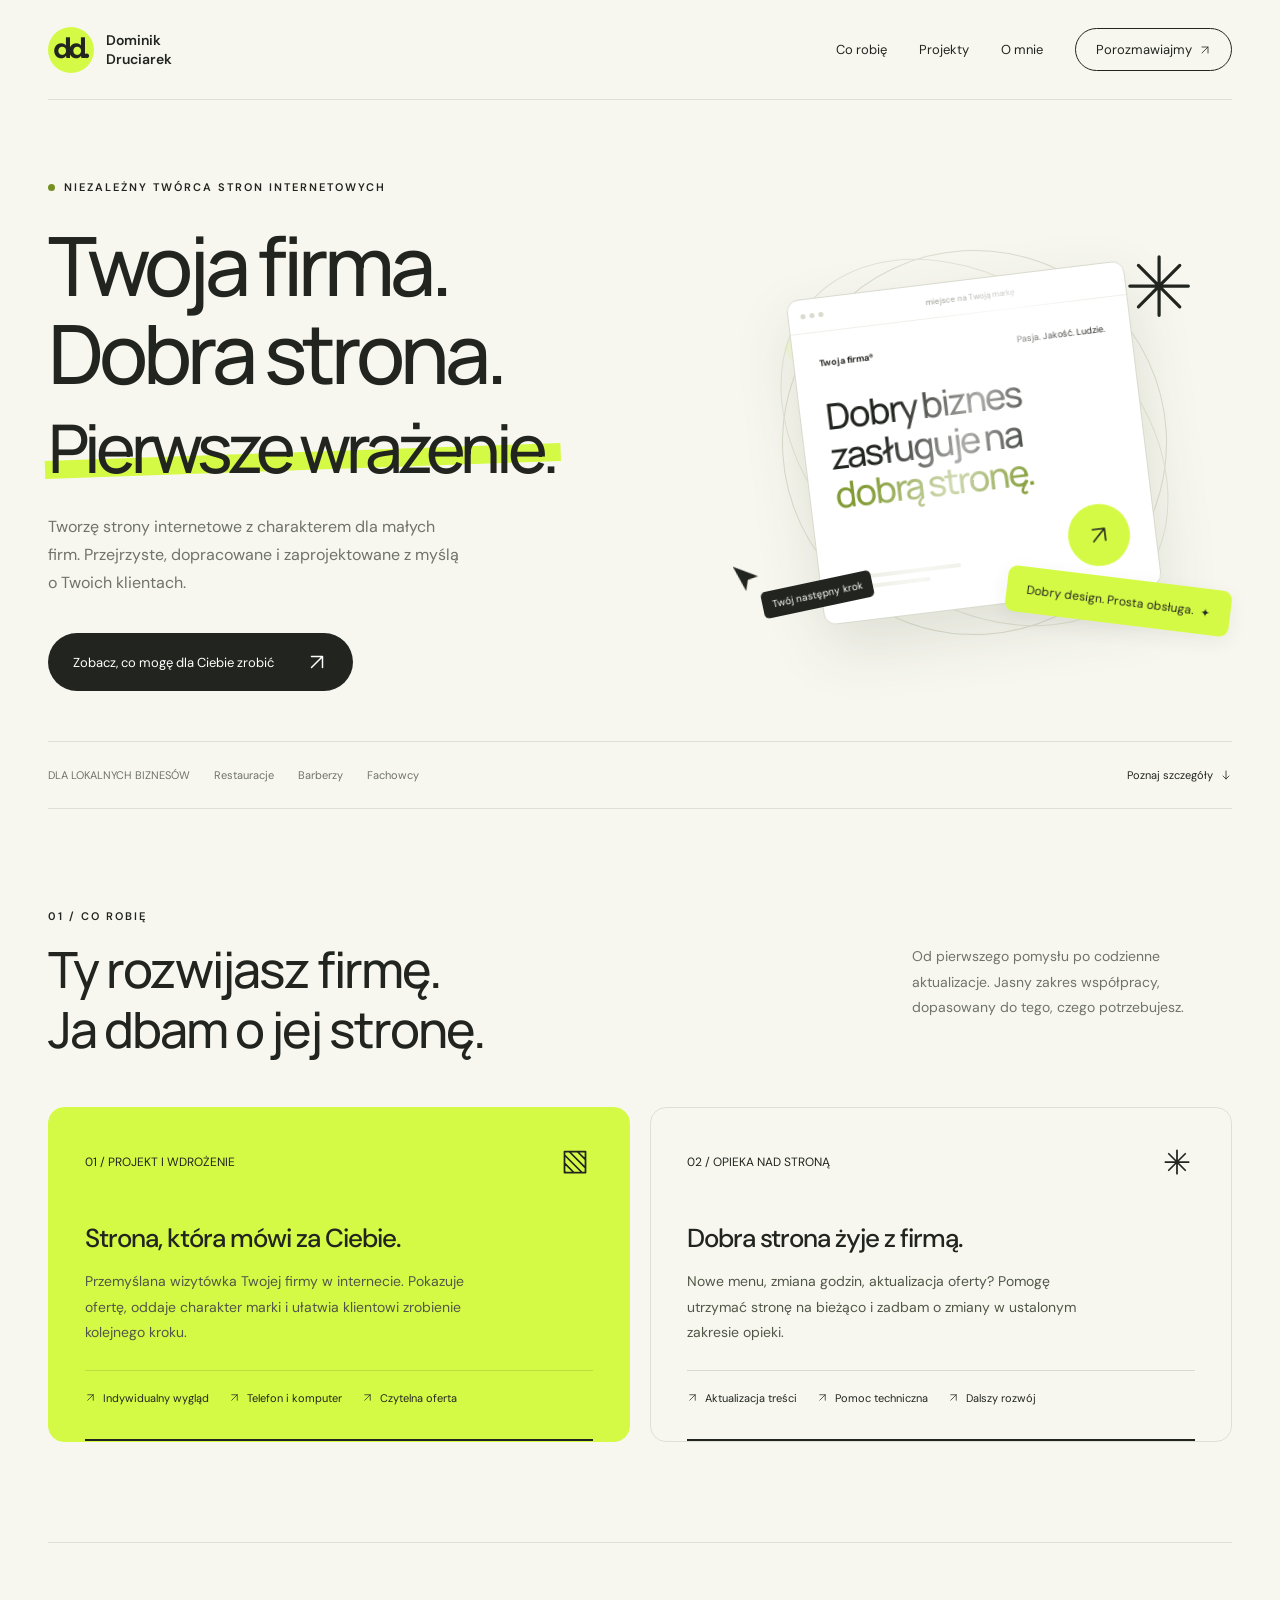
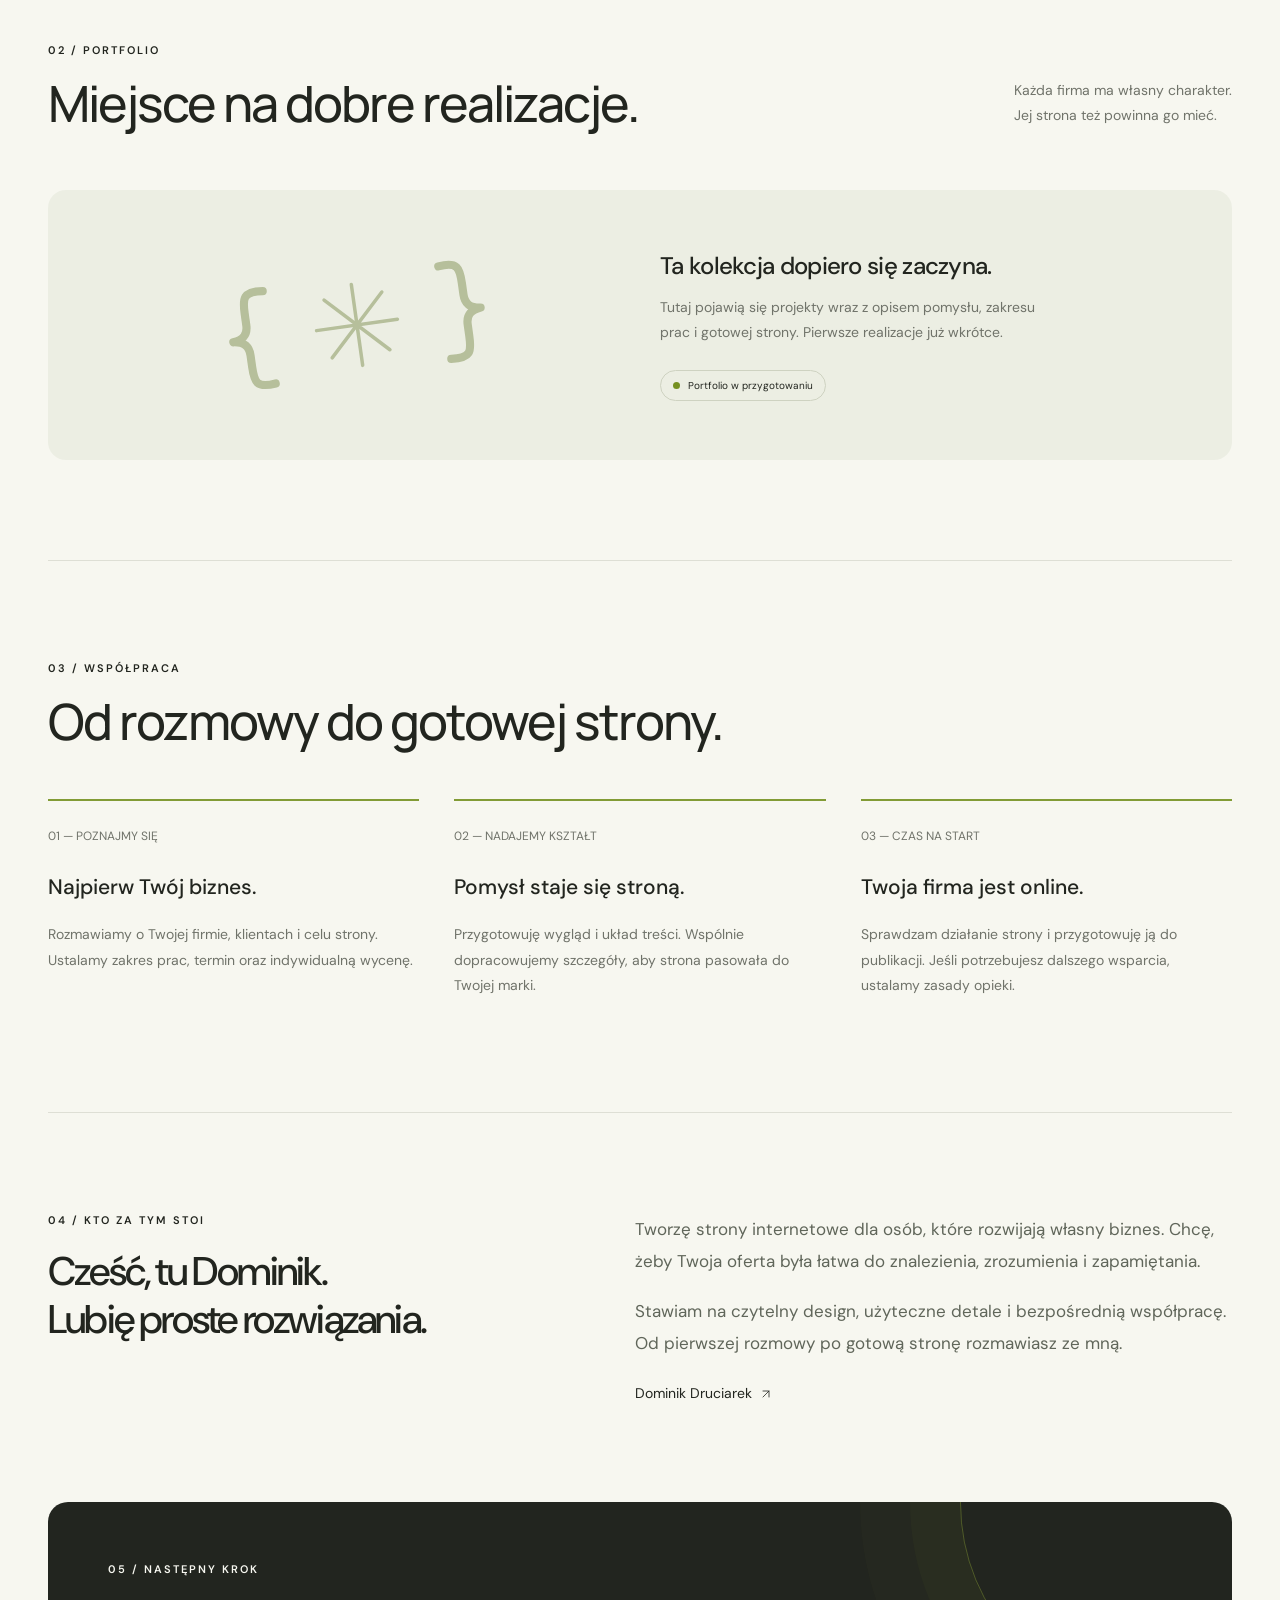
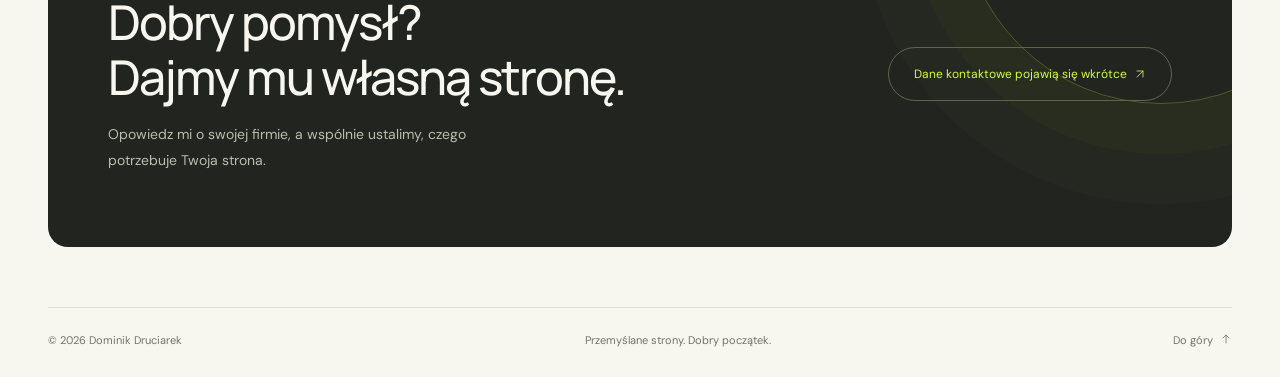
==== commit 4d8342c8: "Add files via upload" ====
--- a/index.html
+++ b/index.html
@@ -1,7 +1,7 @@
 <!doctype html>
-<html lang="pl"><head><meta charset="UTF-8"><meta name="viewport" content="width=device-width, initial-scale=1"><meta name="description" content="Dominik Druciarek — przemyślane strony internetowe dla restauracji, barberów i lokalnych firm. Projekt, wdrożenie i opieka nad stroną."><title>Dominik Druciarek — strony z charakterem</title><link rel="icon" href="data:image/svg+xml,%3Csvg xmlns='http://www.w3.org/2000/svg' viewBox='0 0 64 64'%3E%3Crect width='64' height='64' rx='18' fill='%23d5fa45'/%3E%3Ctext x='10' y='44' font-size='35' font-family='Arial' font-weight='bold'%3Edd%3C/text%3E%3C/svg%3E"><link rel="stylesheet" href="styles.css"></head><body><div class="wrap"><header><a class="brand" href="#start" aria-label="Dominik Druciarek, początek strony"><span class="logo">dd.</span><span>Dominik<br>Druciarek</span></a><nav aria-label="Menu główne"><a href="#oferta">Co robię</a><a href="#projekty">Projekty</a><a href="#o-mnie">O mnie</a><a class="nav-contact" href="#kontakt">Porozmawiajmy ↗</a></nav></header><main><div class="hero" id="start"><div class="eyebrow reveal"><span class="dot"></span> Niezależny twórca stron internetowych</div><div class="hero-grid"><div class="reveal"><h1 aria-label="Twoja firma. Dobra strona. Pierwsze wrażenie."><span class="headline-line" aria-hidden="true"><span>Twoja firma.</span></span><span class="headline-line" aria-hidden="true"><span>Dobra strona.</span></span><span class="headline-line" aria-hidden="true"><span class="highlight">Pierwsze wrażenie.</span></span></h1><p class="intro">Tworzę strony internetowe z charakterem dla małych firm. Przejrzyste, dopracowane i zaprojektowane z myślą o Twoich klientach.</p><a class="button" href="#oferta">Zobacz, co mogę dla Ciebie zrobić <span class="arrow">↗</span></a></div><div class="art reveal" aria-label="Artystyczna wizualizacja projektu strony internetowej"><div class="orbit"></div><div class="spark" aria-hidden="true">✳</div><div class="browser-card"><div class="bar"><i></i><i></i><i></i><span>miejsce na Twoją markę</span></div><div class="mini"><div class="mini-top"><b>Twoja firma®</b><span>Pasja. Jakość. Ludzie.</span></div><h2>Dobry biznes<br>zasługuje na<br><em>dobrą stronę.</em></h2><div class="mini-bottom"><div><div class="mini-line"></div><div class="mini-line" style="width:84px"></div></div><div class="mini-circle">↗</div></div></div></div><div class="cursor" aria-hidden="true">➤<span>Twój następny krok</span></div><div class="floating-tag">Dobry design. Prosta obsługa. ✦</div></div></div><div class="hero-foot"><div class="industries"><span>DLA LOKALNYCH BIZNESÓW</span><span>Restauracje</span><span>Barberzy</span><span>Fachowcy</span></div><a class="scroll" href="#oferta">Poznaj szczegóły ↓</a></div></div>
-<section id="oferta"><div class="section-top"><div><div class="eyebrow">01 / Co robię</div><h2>Ty rozwijasz firmę.<br>Ja dbam o jej stronę.</h2></div><p>Od pierwszego pomysłu po codzienne aktualizacje. Jasny zakres współpracy, dopasowany do tego, czego potrzebujesz.</p></div><div class="services"><article class="service"><div class="service-head"><span>01 / PROJEKT I WDROŻENIE</span><span class="icon" aria-hidden="true">▧</span></div><h3>Strona, która mówi za Ciebie.</h3><p>Przemyślana wizytówka Twojej firmy w internecie. Pokazuje ofertę, oddaje charakter marki i ułatwia klientowi zrobienie kolejnego kroku.</p><ul><li>Indywidualny wygląd</li><li>Telefon i komputer</li><li>Czytelna oferta</li></ul></article><article class="service"><div class="service-head"><span>02 / OPIEKA NAD STRONĄ</span><span class="icon" aria-hidden="true">✳</span></div><h3>Dobra strona żyje z firmą.</h3><p>Nowe menu, zmiana godzin, aktualizacja oferty? Pomogę utrzymać stronę na bieżąco i zadbam o zmiany w ustalonym zakresie opieki.</p><ul><li>Aktualizacja treści</li><li>Pomoc techniczna</li><li>Dalszy rozwój</li></ul></article></div></section>
-<section id="projekty"><div class="section-top"><div><div class="eyebrow">02 / Portfolio</div><h2>Miejsce na dobre realizacje.</h2></div><p>Każda firma ma własny charakter.<br>Jej strona też powinna go mieć.</p></div><div class="projects-box"><div class="project-symbol" aria-hidden="true">{ ✳ }</div><div><h3>Ta kolekcja dopiero się zaczyna.</h3><p>Tutaj pojawią się projekty wraz z opisem pomysłu, zakresu prac i gotowej strony. Pierwsze realizacje już wkrótce.</p><span class="label"><span class="dot"></span> Portfolio w przygotowaniu</span></div></div></section>
+<html lang="pl"><head><meta charset="UTF-8"><meta name="viewport" content="width=device-width, initial-scale=1"><meta name="description" content="Dominik Druciarek — przemyślane strony internetowe dla restauracji, barberów i lokalnych firm. Projekt, wdrożenie i opieka nad stroną."><title>Dominik Druciarek — strony z charakterem</title><link rel="icon" href="data:image/svg+xml,%3Csvg xmlns='http://www.w3.org/2000/svg' viewBox='0 0 64 64'%3E%3Crect width='64' height='64' rx='18' fill='%23d5fa45'/%3E%3Ctext x='10' y='44' font-size='35' font-family='Arial' font-weight='bold'%3Edd%3C/text%3E%3C/svg%3E"><link rel="stylesheet" href="styles.css"></head><body><div class="wrap"><header><a class="brand" href="#start" aria-label="Dominik Druciarek, początek strony"><span class="logo">dd.</span><span>Dominik<br>Druciarek</span></a><nav aria-label="Menu główne"><a href="#oferta">Co robię</a><a href="#projekty">Projekty</a><a href="#o-mnie">O mnie</a><a class="nav-contact" href="#kontakt">Porozmawiajmy <svg xmlns="http://www.w3.org/2000/svg" viewBox="0 0 24 24" class="vector-icon" fill="none" stroke="currentColor" stroke-width="1.6" stroke-linecap="round" stroke-linejoin="round" aria-hidden="true" focusable="false" ><path d="M6 18 18 6M6 6h12v12"/></svg></a></nav></header><main><div class="hero" id="start"><div class="eyebrow reveal"><span class="dot"></span> Niezależny twórca stron internetowych</div><div class="hero-grid"><div class="reveal"><h1 aria-label="Twoja firma. Dobra strona. Pierwsze wrażenie."><span class="headline-line" aria-hidden="true"><span>Twoja firma.</span></span><span class="headline-line" aria-hidden="true"><span>Dobra strona.</span></span><span class="headline-line" aria-hidden="true"><span class="highlight">Pierwsze wrażenie.</span></span></h1><p class="intro">Tworzę strony internetowe z charakterem dla małych firm. Przejrzyste, dopracowane i zaprojektowane z myślą o Twoich klientach.</p><a class="button" href="#oferta">Zobacz, co mogę dla Ciebie zrobić <span class="arrow"><svg xmlns="http://www.w3.org/2000/svg" viewBox="0 0 24 24" class="vector-icon" fill="none" stroke="currentColor" stroke-width="1.6" stroke-linecap="round" stroke-linejoin="round" aria-hidden="true" focusable="false" ><path d="M6 18 18 6M6 6h12v12"/></svg></span></a></div><div class="art reveal" aria-label="Artystyczna wizualizacja projektu strony internetowej"><div class="orbit"></div><div class="spark" aria-hidden="true"><svg xmlns="http://www.w3.org/2000/svg" viewBox="0 0 24 24" class="vector-icon" fill="none" stroke="currentColor" stroke-width="1.6" stroke-linecap="round" stroke-linejoin="round" aria-hidden="true" focusable="false" ><path d="M12 2v20M2 12h20M4.93 4.93l14.14 14.14M4.93 19.07 19.07 4.93"/></svg></div><div class="browser-card"><div class="bar"><i></i><i></i><i></i><span>miejsce na Twoją markę</span></div><div class="mini"><div class="mini-top"><b>Twoja firma®</b><span>Pasja. Jakość. Ludzie.</span></div><h2>Dobry biznes<br>zasługuje na<br><em>dobrą stronę.</em></h2><div class="mini-bottom"><div><div class="mini-line"></div><div class="mini-line" style="width:84px"></div></div><div class="mini-circle"><svg xmlns="http://www.w3.org/2000/svg" viewBox="0 0 24 24" class="vector-icon" fill="none" stroke="currentColor" stroke-width="1.6" stroke-linecap="round" stroke-linejoin="round" aria-hidden="true" focusable="false" ><path d="M6 18 18 6M6 6h12v12"/></svg></div></div></div></div><div class="cursor" aria-hidden="true"><svg xmlns="http://www.w3.org/2000/svg" viewBox="0 0 24 24" class="vector-icon" fill="none" stroke="currentColor" stroke-width="1.6" stroke-linecap="round" stroke-linejoin="round" aria-hidden="true" focusable="false" ><path d="m3 2 17 11-8 1-3 8Z" fill="currentColor" stroke="none"/></svg><span>Twój następny krok</span></div><div class="floating-tag">Dobry design. Prosta obsługa. <svg xmlns="http://www.w3.org/2000/svg" viewBox="0 0 24 24" class="vector-icon" fill="none" stroke="currentColor" stroke-width="1.6" stroke-linecap="round" stroke-linejoin="round" aria-hidden="true" focusable="false" ><path d="M12 2c0 6 4 10 10 10-6 0-10 4-10 10 0-6-4-10-10-10 6 0 10-4 10-10Z" fill="currentColor" stroke="none"/></svg></div></div></div><div class="hero-foot"><div class="industries"><span>DLA LOKALNYCH BIZNESÓW</span><span>Restauracje</span><span>Barberzy</span><span>Fachowcy</span></div><a class="scroll" href="#oferta">Poznaj szczegóły <svg xmlns="http://www.w3.org/2000/svg" viewBox="0 0 24 24" class="vector-icon" fill="none" stroke="currentColor" stroke-width="1.6" stroke-linecap="round" stroke-linejoin="round" aria-hidden="true" focusable="false" ><path d="M12 4v16m-6-6 6 6 6-6"/></svg></a></div></div>
+<section id="oferta"><div class="section-top"><div><div class="eyebrow">01 / Co robię</div><h2>Ty rozwijasz firmę.<br>Ja dbam o jej stronę.</h2></div><p>Od pierwszego pomysłu po codzienne aktualizacje. Jasny zakres współpracy, dopasowany do tego, czego potrzebujesz.</p></div><div class="services"><article class="service"><div class="service-head"><span>01 / PROJEKT I WDROŻENIE</span><span class="icon" aria-hidden="true"><svg xmlns="http://www.w3.org/2000/svg" viewBox="0 0 24 24" class="vector-icon" fill="none" stroke="currentColor" stroke-width="1.6" stroke-linecap="round" stroke-linejoin="round" aria-hidden="true" focusable="false" ><path d="M3 3h18v18H3zM3 10l7-7M3 17 17 3M6 21 21 6M13 21l8-8M20 21l1-1"/></svg></span></div><h3>Strona, która mówi za Ciebie.</h3><p>Przemyślana wizytówka Twojej firmy w internecie. Pokazuje ofertę, oddaje charakter marki i ułatwia klientowi zrobienie kolejnego kroku.</p><ul><li><svg xmlns="http://www.w3.org/2000/svg" viewBox="0 0 24 24" class="vector-icon" fill="none" stroke="currentColor" stroke-width="1.6" stroke-linecap="round" stroke-linejoin="round" aria-hidden="true" focusable="false" ><path d="M6 18 18 6M6 6h12v12"/></svg>Indywidualny wygląd</li><li><svg xmlns="http://www.w3.org/2000/svg" viewBox="0 0 24 24" class="vector-icon" fill="none" stroke="currentColor" stroke-width="1.6" stroke-linecap="round" stroke-linejoin="round" aria-hidden="true" focusable="false" ><path d="M6 18 18 6M6 6h12v12"/></svg>Telefon i komputer</li><li><svg xmlns="http://www.w3.org/2000/svg" viewBox="0 0 24 24" class="vector-icon" fill="none" stroke="currentColor" stroke-width="1.6" stroke-linecap="round" stroke-linejoin="round" aria-hidden="true" focusable="false" ><path d="M6 18 18 6M6 6h12v12"/></svg>Czytelna oferta</li></ul></article><article class="service"><div class="service-head"><span>02 / OPIEKA NAD STRONĄ</span><span class="icon" aria-hidden="true"><svg xmlns="http://www.w3.org/2000/svg" viewBox="0 0 24 24" class="vector-icon" fill="none" stroke="currentColor" stroke-width="1.6" stroke-linecap="round" stroke-linejoin="round" aria-hidden="true" focusable="false" ><path d="M12 2v20M2 12h20M4.93 4.93l14.14 14.14M4.93 19.07 19.07 4.93"/></svg></span></div><h3>Dobra strona żyje z firmą.</h3><p>Nowe menu, zmiana godzin, aktualizacja oferty? Pomogę utrzymać stronę na bieżąco i zadbam o zmiany w ustalonym zakresie opieki.</p><ul><li><svg xmlns="http://www.w3.org/2000/svg" viewBox="0 0 24 24" class="vector-icon" fill="none" stroke="currentColor" stroke-width="1.6" stroke-linecap="round" stroke-linejoin="round" aria-hidden="true" focusable="false" ><path d="M6 18 18 6M6 6h12v12"/></svg>Aktualizacja treści</li><li><svg xmlns="http://www.w3.org/2000/svg" viewBox="0 0 24 24" class="vector-icon" fill="none" stroke="currentColor" stroke-width="1.6" stroke-linecap="round" stroke-linejoin="round" aria-hidden="true" focusable="false" ><path d="M6 18 18 6M6 6h12v12"/></svg>Pomoc techniczna</li><li><svg xmlns="http://www.w3.org/2000/svg" viewBox="0 0 24 24" class="vector-icon" fill="none" stroke="currentColor" stroke-width="1.6" stroke-linecap="round" stroke-linejoin="round" aria-hidden="true" focusable="false" ><path d="M6 18 18 6M6 6h12v12"/></svg>Dalszy rozwój</li></ul></article></div></section>
+<section id="projekty"><div class="section-top"><div><div class="eyebrow">02 / Portfolio</div><h2>Miejsce na dobre realizacje.</h2></div><p>Każda firma ma własny charakter.<br>Jej strona też powinna go mieć.</p></div><div class="projects-box"><div class="project-symbol" aria-hidden="true"><svg xmlns="http://www.w3.org/2000/svg" viewBox="0 0 240 108" class="vector-icon" fill="none" stroke="currentColor" stroke-width="1.6" stroke-linecap="round" stroke-linejoin="round" aria-hidden="true" focusable="false" ><path d="M44 14c-17-2-18 4-18 17v10c0 8-4 12-13 13 9 1 13 5 13 13v10c0 13 1 19 18 17M196 14c17-2 18 4 18 17v10c0 8 4 12 13 13-9 1-13 5-13 13v10c0 13-1 19-18 17" stroke-width="7"/><path d="M120 19v70M85 54h70M95 29l50 50M95 79l50-50" stroke-width="3"/></svg></div><div><h3>Ta kolekcja dopiero się zaczyna.</h3><p>Tutaj pojawią się projekty wraz z opisem pomysłu, zakresu prac i gotowej strony. Pierwsze realizacje już wkrótce.</p><span class="label"><span class="dot"></span> Portfolio w przygotowaniu</span></div></div></section>
 <section id="wspolpraca"><div class="section-top"><div><div class="eyebrow">03 / Współpraca</div><h2>Od rozmowy do gotowej strony.</h2></div></div><div class="process"><article class="step"><span class="step-num">01 — POZNAJMY SIĘ</span><h3>Najpierw Twój biznes.</h3><p>Rozmawiamy o Twojej firmie, klientach i celu strony. Ustalamy zakres prac, termin oraz indywidualną wycenę.</p></article><article class="step"><span class="step-num">02 — NADAJEMY KSZTAŁT</span><h3>Pomysł staje się stroną.</h3><p>Przygotowuję wygląd i układ treści. Wspólnie dopracowujemy szczegóły, aby strona pasowała do Twojej marki.</p></article><article class="step"><span class="step-num">03 — CZAS NA START</span><h3>Twoja firma jest online.</h3><p>Sprawdzam działanie strony i przygotowuję ją do publikacji. Jeśli potrzebujesz dalszego wsparcia, ustalamy zasady opieki.</p></article></div></section>
-<section id="o-mnie" class="about"><div><div class="eyebrow">04 / Kto za tym stoi</div><h2>Cześć, tu Dominik.<br>Lubię proste rozwiązania.</h2></div><div><p>Tworzę strony internetowe dla osób, które rozwijają własny biznes. Chcę, żeby Twoja oferta była łatwa do znalezienia, zrozumienia i zapamiętania.</p><p>Stawiam na czytelny design, użyteczne detale i bezpośrednią współpracę. Od pierwszej rozmowy po gotową stronę rozmawiasz ze mną.</p><div class="signature">Dominik Druciarek ↗</div></div></section>
-<div id="kontakt" class="contact"><div><div class="eyebrow">05 / Następny krok</div><h2>Dobry pomysł?<br>Dajmy mu własną stronę.</h2><p>Opowiedz mi o swojej firmie, a wspólnie ustalimy, czego potrzebuje Twoja strona.</p></div><div class="contact-status">Dane kontaktowe pojawią się wkrótce ↗</div></div></main><footer><span>© <span id="year">2026</span> Dominik Druciarek</span><span>Przemyślane strony. Dobry początek.</span><a href="#start">Do góry ↑</a></footer></div><script src="script.js" defer></script></body></html>
+<section id="o-mnie" class="about"><div><div class="eyebrow">04 / Kto za tym stoi</div><h2>Cześć, tu Dominik.<br>Lubię proste rozwiązania.</h2></div><div><p>Tworzę strony internetowe dla osób, które rozwijają własny biznes. Chcę, żeby Twoja oferta była łatwa do znalezienia, zrozumienia i zapamiętania.</p><p>Stawiam na czytelny design, użyteczne detale i bezpośrednią współpracę. Od pierwszej rozmowy po gotową stronę rozmawiasz ze mną.</p><div class="signature">Dominik Druciarek <svg xmlns="http://www.w3.org/2000/svg" viewBox="0 0 24 24" class="vector-icon" fill="none" stroke="currentColor" stroke-width="1.6" stroke-linecap="round" stroke-linejoin="round" aria-hidden="true" focusable="false" ><path d="M6 18 18 6M6 6h12v12"/></svg></div></div></section>
+<div id="kontakt" class="contact"><div><div class="eyebrow">05 / Następny krok</div><h2>Dobry pomysł?<br>Dajmy mu własną stronę.</h2><p>Opowiedz mi o swojej firmie, a wspólnie ustalimy, czego potrzebuje Twoja strona.</p></div><div class="contact-status">Dane kontaktowe pojawią się wkrótce <svg xmlns="http://www.w3.org/2000/svg" viewBox="0 0 24 24" class="vector-icon" fill="none" stroke="currentColor" stroke-width="1.6" stroke-linecap="round" stroke-linejoin="round" aria-hidden="true" focusable="false" ><path d="M6 18 18 6M6 6h12v12"/></svg></div></div></main><footer><span>© <span id="year">2026</span> Dominik Druciarek</span><span>Przemyślane strony. Dobry początek.</span><a href="#start">Do góry <svg xmlns="http://www.w3.org/2000/svg" viewBox="0 0 24 24" class="vector-icon" fill="none" stroke="currentColor" stroke-width="1.6" stroke-linecap="round" stroke-linejoin="round" aria-hidden="true" focusable="false" ><path d="M12 20V4m-6 6 6-6 6 6"/></svg></a></footer></div><script src="script.js" defer></script></body></html>
--- a/styles.css
+++ b/styles.css
@@ -1,6 +1,6 @@
 
 @import url('https://fonts.googleapis.com/css2?family=DM+Sans:wght@400;450;500;600;700&family=Manrope:wght@400;500;600;700;800&display=swap');
-:root{--paper:#f7f7f0;--ink:#22251f;--muted:#70736a;--lime:#d5fa45;--line:#dedfd5}*{box-sizing:border-box}html{scroll-behavior:smooth;scroll-padding-top:100px}body{margin:0;background:var(--paper);color:var(--ink);font-family:'DM Sans',sans-serif}a{color:inherit;text-decoration:none}button{font:inherit}::selection{background:var(--lime)}.wrap{width:min(1280px,calc(100% - 96px));margin:auto}header{height:100px;display:flex;align-items:center;justify-content:space-between;border-bottom:1px solid var(--line)}.brand{display:flex;align-items:center;gap:12px;font-size:14px;font-weight:600;line-height:1.3}.logo{font-size:29px;font-weight:800;letter-spacing:-4px;background:var(--lime);border-radius:50%;width:46px;height:46px;padding:3px 8px 8px 5px}nav{display:flex;align-items:center;gap:32px;font-size:13px}nav a:hover{opacity:.6}.nav-contact{border:1px solid var(--ink);border-radius:30px;padding:12px 20px}.hero{padding:80px 0 0;position:relative}.eyebrow{text-transform:uppercase;letter-spacing:2px;font-size:11px;font-weight:600;display:flex;align-items:center;gap:9px}.dot{height:7px;width:7px;background:#759021;border-radius:50%}.hero-grid{display:grid;grid-template-columns:1.25fr 1fr;gap:25px;align-items:center}.hero h1{font-family:Manrope,sans-serif;font-size:clamp(54px,6.4vw,88px);line-height:1.08;letter-spacing:-5px;font-weight:500;margin:27px 0}.highlight{position:relative;display:inline-block;z-index:1}.highlight:after{content:'';height:18px;position:absolute;background:var(--lime);bottom:4px;left:-3px;right:-6px;z-index:-1;transform:rotate(-2deg)}.intro{max-width:420px;font-size:16px;line-height:1.75;color:var(--muted)}.button{display:inline-flex;gap:32px;align-items:center;border:0;background:var(--ink);color:white;border-radius:40px;padding:18px 25px;font-size:13px;cursor:pointer;transition:transform .2s,background .2s}.button:hover{transform:translateY(-3px);background:#414832}.hero .button{margin-top:20px}.arrow{font-size:22px}.art{height:460px;position:relative;display:flex;align-items:center;justify-content:center}.orbit{position:absolute;width:385px;height:385px;border:1px solid #d9dccd;border-radius:50%;transform:rotate(-25deg)}.orbit:before{content:'';position:absolute;inset:35px -25px;border:1px solid #e1e3d7;border-radius:50%;transform:rotate(65deg)}.spark{position:absolute;right:28px;top:28px;font-size:90px;font-weight:400;animation:rotate 25s linear infinite}.browser-card{width:340px;background:white;border:1px solid #d8dacd;border-radius:12px;box-shadow:0 24px 60px #363f1620;transform:rotate(-7deg);animation:float 7s ease-in-out infinite;overflow:hidden}.bar{height:34px;border-bottom:1px solid #efefea;display:flex;align-items:center;padding:0 12px;gap:4px}.bar i{width:5px;height:5px;border-radius:50%;background:#d7dacd}.bar span{margin:auto;font-size:8px;color:#8e9383}.mini{padding:25px}.mini-top{font-size:9px;display:flex;justify-content:space-between}.mini h2{font-family:Manrope,sans-serif;font-size:36px;letter-spacing:-2px;line-height:1.1;margin:28px 0 20px;font-weight:500}.mini h2 em{font-style:normal;color:#829b35}.mini-bottom{display:flex;justify-content:space-between;align-items:end}.mini-line{height:4px;width:116px;background:#e8eadd;margin:6px 0}.mini-circle{background:var(--lime);border-radius:50%;width:62px;height:62px;display:grid;place-items:center;font-size:30px}.floating-tag{position:absolute;background:var(--lime);padding:15px 20px;border-radius:9px;font-size:12px;bottom:49px;right:1px;transform:rotate(7deg);box-shadow:0 6px 20px #3331}.cursor{position:absolute;left:16px;bottom:62px;transform:rotate(-12deg);font-size:36px}.cursor span{font-size:10px;background:var(--ink);color:white;border-radius:5px;padding:7px 10px;display:block;margin-left:25px}.hero-foot{display:flex;justify-content:space-between;align-items:center;margin-top:50px;padding:26px 0;border-top:1px solid var(--line);font-size:11px;color:var(--muted)}.industries{display:flex;gap:24px}.scroll{color:var(--ink)}section{padding:100px 0;border-top:1px solid var(--line)}.section-top{display:flex;justify-content:space-between;gap:40px;align-items:start;margin-bottom:48px}.section-top h2{font-family:Manrope,sans-serif;font-size:clamp(32px,4vw,50px);font-weight:500;letter-spacing:-2px;line-height:1.2;margin:16px 0 0}.section-top>p{font-size:14px;color:var(--muted);line-height:1.8;max-width:320px;margin-top:35px}.services{display:grid;grid-template-columns:1fr 1fr;gap:20px}.service{border:1px solid var(--line);padding:36px;border-radius:16px;transition:transform .3s}.service:hover{transform:translateY(-5px)}.service:first-child{background:var(--lime);border-color:var(--lime)}.service-head{display:flex;justify-content:space-between;align-items:center;font-size:12px}.icon{font-size:35px;line-height:1}.service h3{font-size:26px;letter-spacing:-1px;font-weight:500;margin-top:42px;margin-bottom:14px}.service p{font-size:14px;line-height:1.8;max-width:400px;color:#515747}.service ul{list-style:none;padding:0;margin:25px 0 0;border-top:1px solid #2222;display:flex;flex-wrap:wrap;gap:10px 20px;padding-top:20px;font-size:11px}.service li:before{content:'↗';margin-right:7px}.projects-box{border-radius:18px;background:#eceee3;min-height:270px;display:grid;grid-template-columns:1fr 1fr;align-items:center;padding:45px;gap:40px;overflow:hidden}.project-symbol{font-size:120px;line-height:1;letter-spacing:-14px;text-align:center;color:#b6bf9b;transform:rotate(-8deg)}.projects-box h3{font-size:24px;font-weight:500;letter-spacing:-.7px;margin:0 0 12px}.projects-box p{font-size:14px;line-height:1.8;color:var(--muted);max-width:390px}.label{display:inline-flex;align-items:center;gap:8px;font-size:10px;border:1px solid #ced2c1;padding:8px 12px;border-radius:30px;margin-top:10px}.process{display:grid;grid-template-columns:repeat(3,1fr);gap:35px}.step{border-top:1px solid var(--line);padding-top:24px}.step-num{font-size:12px;color:var(--muted)}.step h3{font-size:21px;font-weight:500;margin-top:28px}.step p{font-size:14px;line-height:1.8;color:var(--muted)}.about{display:grid;grid-template-columns:1fr 1.2fr;gap:90px}.about h2{font-size:40px;line-height:1.2;letter-spacing:-1.8px;font-weight:500;margin-top:20px}.about p{font-size:17px;line-height:1.9;margin-top:0;color:#60665a}.signature{font-size:14px;margin-top:25px}.contact{background:var(--ink);color:var(--paper);border-radius:20px;padding:60px;display:flex;justify-content:space-between;align-items:center;gap:35px;margin:0 0 60px}.contact h2{font-family:Manrope,sans-serif;font-size:48px;line-height:1.15;letter-spacing:-2px;font-weight:500;margin:18px 0}.contact p{font-size:14px;color:#b9bdaf;line-height:1.8;max-width:380px}.contact-status{font-size:12px;color:var(--lime);border:1px solid #5e654d;border-radius:40px;padding:18px 25px;white-space:nowrap}footer{padding:25px 0 30px;border-top:1px solid var(--line);display:flex;justify-content:space-between;font-size:11px;color:var(--muted)}.reveal{animation:appear .9s both}.reveal:nth-child(2){animation-delay:.12s}a:focus-visible{outline:3px solid #829b35;outline-offset:6px}@keyframes float{50%{transform:translateY(-12px) rotate(-4deg)}}@keyframes rotate{to{transform:rotate(360deg)}}@keyframes appear{from{opacity:0;transform:translateY(20px)}to{opacity:1;transform:translateY(0)}}@media(min-width:1450px){.hero{padding-top:95px}}@media(max-width:900px){.wrap{width:calc(100% - 48px)}.hero h1{font-size:62px;letter-spacing:-3.5px}.hero-grid{grid-template-columns:1.1fr 1fr}.browser-card{width:270px}.art{height:390px}.orbit{width:280px;height:280px}.mini h2{font-size:28px}.floating-tag{right:-10px;font-size:10px}.spark{right:0;font-size:65px}.cursor{left:0}.contact{padding:40px}.contact h2{font-size:38px}.about{gap:40px}nav{gap:20px}}@media(max-width:650px){.wrap{width:calc(100% - 40px)}header{height:80px}.brand{font-size:12px}.logo{width:40px;height:40px;font-size:26px}nav a:not(.nav-contact){display:none}.nav-contact{padding:10px 15px}.hero{padding-top:44px}.hero-grid{grid-template-columns:1fr}.hero h1{font-size:56px;letter-spacing:-3.6px}.intro{font-size:15px}.art{height:355px;margin-top:20px}.browser-card{width:290px}.orbit{width:290px;height:290px}.spark{right:14px;top:0}.floating-tag{right:0;bottom:10px}.cursor{bottom:20px}.hero-foot{margin-top:30px;align-items:start;gap:20px}.industries{gap:12px;flex-wrap:wrap}.scroll{white-space:nowrap}.section-top{display:block;margin-bottom:30px}.section-top>p{margin-top:20px}section{padding:65px 0}.section-top h2{font-size:35px;letter-spacing:-1.6px}.services,.process,.about,.projects-box{grid-template-columns:1fr}.service{padding:27px}.service h3{margin-top:30px}.projects-box{padding:30px;gap:25px}.project-symbol{font-size:90px}.process{gap:25px}.step h3{margin-top:18px}.about{gap:20px}.about h2{font-size:34px}.about p{font-size:16px}.contact{padding:30px;display:block;margin-bottom:35px}.contact h2{font-size:37px}.contact-status{display:inline-block;margin-top:18px;font-size:11px}footer{gap:25px;font-size:10px;line-height:1.7}}@media(prefers-reduced-motion:reduce){html{scroll-behavior:auto}*,*:before,*:after{animation:none!important;transition:none!important}}
+:root{--paper:#f7f7f0;--ink:#22251f;--muted:#70736a;--lime:#d5fa45;--line:#dedfd5}*{box-sizing:border-box}html{scroll-behavior:smooth;scroll-padding-top:100px}body{margin:0;background:var(--paper);color:var(--ink);font-family:'DM Sans',sans-serif}a{color:inherit;text-decoration:none}button{font:inherit}::selection{background:var(--lime)}.wrap{width:min(1280px,calc(100% - 96px));margin:auto}header{height:100px;display:flex;align-items:center;justify-content:space-between;border-bottom:1px solid var(--line)}.brand{display:flex;align-items:center;gap:12px;font-size:14px;font-weight:600;line-height:1.3}.logo{font-size:29px;font-weight:800;letter-spacing:-4px;background:var(--lime);border-radius:50%;width:46px;height:46px;padding:3px 8px 8px 5px}nav{display:flex;align-items:center;gap:32px;font-size:13px}nav a:hover{opacity:.6}.nav-contact{border:1px solid var(--ink);border-radius:30px;padding:12px 20px}.hero{padding:80px 0 0;position:relative}.eyebrow{text-transform:uppercase;letter-spacing:2px;font-size:11px;font-weight:600;display:flex;align-items:center;gap:9px}.dot{height:7px;width:7px;background:#759021;border-radius:50%}.hero-grid{display:grid;grid-template-columns:1.25fr 1fr;gap:25px;align-items:center}.hero h1{font-family:Manrope,sans-serif;font-size:clamp(54px,6.4vw,88px);line-height:1.08;letter-spacing:-5px;font-weight:500;margin:27px 0}.highlight{position:relative;display:inline-block;z-index:1}.highlight:after{content:'';height:18px;position:absolute;background:var(--lime);bottom:4px;left:-3px;right:-6px;z-index:-1;transform:rotate(-2deg)}.intro{max-width:420px;font-size:16px;line-height:1.75;color:var(--muted)}.button{display:inline-flex;gap:32px;align-items:center;border:0;background:var(--ink);color:white;border-radius:40px;padding:18px 25px;font-size:13px;cursor:pointer;transition:transform .2s,background .2s}.button:hover{transform:translateY(-3px);background:#414832}.hero .button{margin-top:20px}.arrow{font-size:22px}.art{height:460px;position:relative;display:flex;align-items:center;justify-content:center}.orbit{position:absolute;width:385px;height:385px;border:1px solid #d9dccd;border-radius:50%;transform:rotate(-25deg)}.orbit:before{content:'';position:absolute;inset:35px -25px;border:1px solid #e1e3d7;border-radius:50%;transform:rotate(65deg)}.spark{position:absolute;right:28px;top:28px;font-size:90px;font-weight:400;animation:rotate 25s linear infinite}.browser-card{width:340px;background:white;border:1px solid #d8dacd;border-radius:12px;box-shadow:0 24px 60px #363f1620;transform:rotate(-7deg);animation:float 7s ease-in-out infinite;overflow:hidden}.bar{height:34px;border-bottom:1px solid #efefea;display:flex;align-items:center;padding:0 12px;gap:4px}.bar i{width:5px;height:5px;border-radius:50%;background:#d7dacd}.bar span{margin:auto;font-size:8px;color:#8e9383}.mini{padding:25px}.mini-top{font-size:9px;display:flex;justify-content:space-between}.mini h2{font-family:Manrope,sans-serif;font-size:36px;letter-spacing:-2px;line-height:1.1;margin:28px 0 20px;font-weight:500}.mini h2 em{font-style:normal;color:#829b35}.mini-bottom{display:flex;justify-content:space-between;align-items:end}.mini-line{height:4px;width:116px;background:#e8eadd;margin:6px 0}.mini-circle{background:var(--lime);border-radius:50%;width:62px;height:62px;display:grid;place-items:center;font-size:30px}.floating-tag{position:absolute;background:var(--lime);padding:15px 20px;border-radius:9px;font-size:12px;bottom:49px;right:1px;transform:rotate(7deg);box-shadow:0 6px 20px #3331}.cursor{position:absolute;left:16px;bottom:62px;transform:rotate(-12deg);font-size:36px}.cursor span{font-size:10px;background:var(--ink);color:white;border-radius:5px;padding:7px 10px;display:block;margin-left:25px}.hero-foot{display:flex;justify-content:space-between;align-items:center;margin-top:50px;padding:26px 0;border-top:1px solid var(--line);font-size:11px;color:var(--muted)}.industries{display:flex;gap:24px}.scroll{color:var(--ink)}section{padding:100px 0;border-top:1px solid var(--line)}.section-top{display:flex;justify-content:space-between;gap:40px;align-items:start;margin-bottom:48px}.section-top h2{font-family:Manrope,sans-serif;font-size:clamp(32px,4vw,50px);font-weight:500;letter-spacing:-2px;line-height:1.2;margin:16px 0 0}.section-top>p{font-size:14px;color:var(--muted);line-height:1.8;max-width:320px;margin-top:35px}.services{display:grid;grid-template-columns:1fr 1fr;gap:20px}.service{border:1px solid var(--line);padding:36px;border-radius:16px;transition:transform .3s}.service:hover{transform:translateY(-5px)}.service:first-child{background:var(--lime);border-color:var(--lime)}.service-head{display:flex;justify-content:space-between;align-items:center;font-size:12px}.icon{font-size:35px;line-height:1}.service h3{font-size:26px;letter-spacing:-1px;font-weight:500;margin-top:42px;margin-bottom:14px}.service p{font-size:14px;line-height:1.8;max-width:400px;color:#515747}.service ul{list-style:none;padding:0;margin:25px 0 0;border-top:1px solid #2222;display:flex;flex-wrap:wrap;gap:10px 20px;padding-top:20px;font-size:11px}.service li{display:inline-flex;align-items:center;gap:7px}.service li:before{content:none}.projects-box{border-radius:18px;background:#eceee3;min-height:270px;display:grid;grid-template-columns:1fr 1fr;align-items:center;padding:45px;gap:40px;overflow:hidden}.project-symbol{font-size:120px;line-height:1;letter-spacing:-14px;text-align:center;color:#b6bf9b;transform:rotate(-8deg)}.projects-box h3{font-size:24px;font-weight:500;letter-spacing:-.7px;margin:0 0 12px}.projects-box p{font-size:14px;line-height:1.8;color:var(--muted);max-width:390px}.label{display:inline-flex;align-items:center;gap:8px;font-size:10px;border:1px solid #ced2c1;padding:8px 12px;border-radius:30px;margin-top:10px}.process{display:grid;grid-template-columns:repeat(3,1fr);gap:35px}.step{border-top:1px solid var(--line);padding-top:24px}.step-num{font-size:12px;color:var(--muted)}.step h3{font-size:21px;font-weight:500;margin-top:28px}.step p{font-size:14px;line-height:1.8;color:var(--muted)}.about{display:grid;grid-template-columns:1fr 1.2fr;gap:90px}.about h2{font-size:40px;line-height:1.2;letter-spacing:-1.8px;font-weight:500;margin-top:20px}.about p{font-size:17px;line-height:1.9;margin-top:0;color:#60665a}.signature{font-size:14px;margin-top:25px}.contact{background:var(--ink);color:var(--paper);border-radius:20px;padding:60px;display:flex;justify-content:space-between;align-items:center;gap:35px;margin:0 0 60px}.contact h2{font-family:Manrope,sans-serif;font-size:48px;line-height:1.15;letter-spacing:-2px;font-weight:500;margin:18px 0}.contact p{font-size:14px;color:#b9bdaf;line-height:1.8;max-width:380px}.contact-status{font-size:12px;color:var(--lime);border:1px solid #5e654d;border-radius:40px;padding:18px 25px;white-space:nowrap}footer{padding:25px 0 30px;border-top:1px solid var(--line);display:flex;justify-content:space-between;font-size:11px;color:var(--muted)}.reveal{animation:appear .9s both}.reveal:nth-child(2){animation-delay:.12s}a:focus-visible{outline:3px solid #829b35;outline-offset:6px}@keyframes float{50%{transform:translateY(-12px) rotate(-4deg)}}@keyframes rotate{to{transform:rotate(360deg)}}@keyframes appear{from{opacity:0;transform:translateY(20px)}to{opacity:1;transform:translateY(0)}}@media(min-width:1450px){.hero{padding-top:95px}}@media(max-width:900px){.wrap{width:calc(100% - 48px)}.hero h1{font-size:62px;letter-spacing:-3.5px}.hero-grid{grid-template-columns:1.1fr 1fr}.browser-card{width:270px}.art{height:390px}.orbit{width:280px;height:280px}.mini h2{font-size:28px}.floating-tag{right:-10px;font-size:10px}.spark{right:0;font-size:65px}.cursor{left:0}.contact{padding:40px}.contact h2{font-size:38px}.about{gap:40px}nav{gap:20px}}@media(max-width:650px){.wrap{width:calc(100% - 40px)}header{height:80px}.brand{font-size:12px}.logo{width:40px;height:40px;font-size:26px}nav a:not(.nav-contact){display:none}.nav-contact{padding:10px 15px}.hero{padding-top:44px}.hero-grid{grid-template-columns:1fr}.hero h1{font-size:56px;letter-spacing:-3.6px}.intro{font-size:15px}.art{height:355px;margin-top:20px}.browser-card{width:290px}.orbit{width:290px;height:290px}.spark{right:14px;top:0}.floating-tag{right:0;bottom:10px}.cursor{bottom:20px}.hero-foot{margin-top:30px;align-items:start;gap:20px}.industries{gap:12px;flex-wrap:wrap}.scroll{white-space:nowrap}.section-top{display:block;margin-bottom:30px}.section-top>p{margin-top:20px}section{padding:65px 0}.section-top h2{font-size:35px;letter-spacing:-1.6px}.services,.process,.about,.projects-box{grid-template-columns:1fr}.service{padding:27px}.service h3{margin-top:30px}.projects-box{padding:30px;gap:25px}.project-symbol{font-size:90px}.process{gap:25px}.step h3{margin-top:18px}.about{gap:20px}.about h2{font-size:34px}.about p{font-size:16px}.contact{padding:30px;display:block;margin-bottom:35px}.contact h2{font-size:37px}.contact-status{display:inline-block;margin-top:18px;font-size:11px}footer{gap:25px;font-size:10px;line-height:1.7}}@media(prefers-reduced-motion:reduce){html{scroll-behavior:auto}*,*:before,*:after{animation:none!important;transition:none!important}}
 
 /* Motion works with scroll and touch as well as a mouse. */
 html{overflow-x:clip}body{overflow-x:clip}.hero-grid>div{min-width:0}.hero h1 .highlight{font-size:.82em;white-space:nowrap}.reveal{animation:none}.art{isolation:isolate;perspective:900px;touch-action:pan-y}.art:before{content:'';position:absolute;inset:12%;border-radius:50%;background:radial-gradient(circle,#d5fa4550,transparent 70%);filter:blur(16px);z-index:-1;animation:aura 6s ease-in-out infinite}.browser-card{translate:var(--scene-x,0px) var(--scene-y,0px);rotate:var(--scene-tilt,0deg);transition:translate .25s ease-out,rotate .35s ease-out;animation:float 5s ease-in-out infinite}.browser-card:after{content:'';pointer-events:none;position:absolute;inset:-70% -40%;background:linear-gradient(115deg,transparent 40%,#ffffffa0 49%,transparent 58%);animation:sheen 7s ease-in-out infinite}.orbit{animation:orbit-turn 24s linear infinite}.orbit:after{content:'';position:absolute;width:12px;height:12px;top:26px;left:66px;border-radius:50%;background:var(--lime);box-shadow:0 0 0 7px #d5fa4520}.orbit:before{animation:orbit-turn 19s linear infinite reverse}.spark{animation-duration:18s}.floating-tag{animation:tag-float 5.5s ease-in-out infinite}.cursor{animation:cursor-drift 6s ease-in-out infinite}.mini-circle{animation:arrow-turn 6s ease-in-out infinite}.mini-line{transform-origin:left;animation:line-grow 5s ease-in-out infinite}.mini-line:nth-child(2){animation-delay:.3s}.highlight:after{transform-origin:left;animation:underline-in 1.2s cubic-bezier(.16,1,.3,1) .35s both}.hero h1{animation:headline-in 1.1s cubic-bezier(.16,1,.3,1) both}.hero .intro{animation:appear 1s .2s both}.hero .button{animation:appear 1s .35s both}.hero>.eyebrow{animation:appear .9s both}.button{position:relative;overflow:hidden}.button:before{content:'';position:absolute;inset:0;background:linear-gradient(100deg,transparent 20%,#ffffff25 50%,transparent 80%);translate:-130% 0;animation:button-shine 7s 2s infinite}.button .arrow{transition:transform .3s}.button:hover .arrow,.button:active .arrow{transform:translate(4px,-4px)}.motion-progress{position:fixed;z-index:50;top:0;left:0;width:100%;height:3px;background:var(--lime);transform:scaleX(0);transform-origin:left;pointer-events:none}.motion-ready .scroll-reveal{opacity:0;translate:0 34px;transition:opacity .85s cubic-bezier(.16,1,.3,1),translate .85s cubic-bezier(.16,1,.3,1);transition-delay:var(--reveal-delay,0ms)}.motion-ready .scroll-reveal.is-visible{opacity:1;translate:0 0}.motion-ready .art.scroll-reveal{translate:0 35px;scale:.94;transition:opacity 1.1s,translate 1.1s cubic-bezier(.16,1,.3,1),scale 1.1s cubic-bezier(.16,1,.3,1)}.motion-ready .art.is-visible{translate:0 0;scale:1}.service{position:relative;overflow:hidden}.service:after{content:'';position:absolute;height:2px;left:36px;right:36px;bottom:0;background:var(--ink);transform:scaleX(0);transform-origin:left;transition:transform 1.2s .25s cubic-bezier(.16,1,.3,1)}.service.is-visible:after{transform:scaleX(1)}.service .icon{transition:rotate 1.2s cubic-bezier(.16,1,.3,1)}.service.is-visible .icon{rotate:90deg}.project-symbol{animation:symbol-drift 9s ease-in-out infinite}.contact{position:relative;overflow:hidden;isolation:isolate}.contact:before{content:'';position:absolute;width:400px;height:400px;right:-130px;top:-200px;border:1px solid #d5fa4540;border-radius:50%;box-shadow:0 0 0 50px #d5fa4506,0 0 0 100px #d5fa4504;z-index:-1;animation:contact-orbit 10s ease-in-out infinite}.contact-status{white-space:normal}.motion-off *,.motion-off *:before,.motion-off *:after{animation:none!important;transition:none!important}.motion-off .scroll-reveal{opacity:1!important;translate:none!important;scale:1!important}.motion-off .browser-card{translate:none;rotate:none}.motion-off{scroll-behavior:auto}.motion-off .motion-progress{display:none}
@@ -28,3 +28,14 @@
 @media(prefers-reduced-motion:reduce){.headline-line>span{animation:none;transform:none;opacity:1}.step:before{transform:scaleX(1)}}
 
 .page-asleep *, .page-asleep *:before, .page-asleep *:after{animation-play-state:paused!important}
+
+/* Icons are vector paths, independent of emoji and installed fonts. */
+.vector-icon{display:inline-block;width:1em;height:1em;flex-shrink:0;vertical-align:-.13em;overflow:visible}
+.spark{width:90px;height:90px;display:grid;place-items:center}.spark>.vector-icon{width:78%;height:78%;stroke-width:1.1}
+.icon{display:inline-flex;width:35px;height:35px;align-items:center;justify-content:center}.icon>.vector-icon{width:28px;height:28px;stroke-width:1.5}
+.arrow{display:inline-flex}.mini-circle>.vector-icon{width:24px;height:24px}.cursor>.vector-icon{width:32px;height:36px;display:block}
+.project-symbol{font-size:inherit;letter-spacing:0;line-height:0}.project-symbol>.vector-icon{width:min(280px,100%);height:auto;vertical-align:middle}
+.nav-contact>.vector-icon,.scroll>.vector-icon,.signature>.vector-icon,.contact-status>.vector-icon,footer .vector-icon,.floating-tag>.vector-icon{width:12px;height:12px;margin-left:4px}
+.service li>.vector-icon{width:11px;height:11px}.floating-tag>.vector-icon{width:10px;height:10px}
+@media(max-width:900px){.spark{width:65px;height:65px}}
+@media(max-width:650px){.spark{width:66px;height:66px}.project-symbol>.vector-icon{width:220px}.cursor>.vector-icon{width:27px;height:30px}}
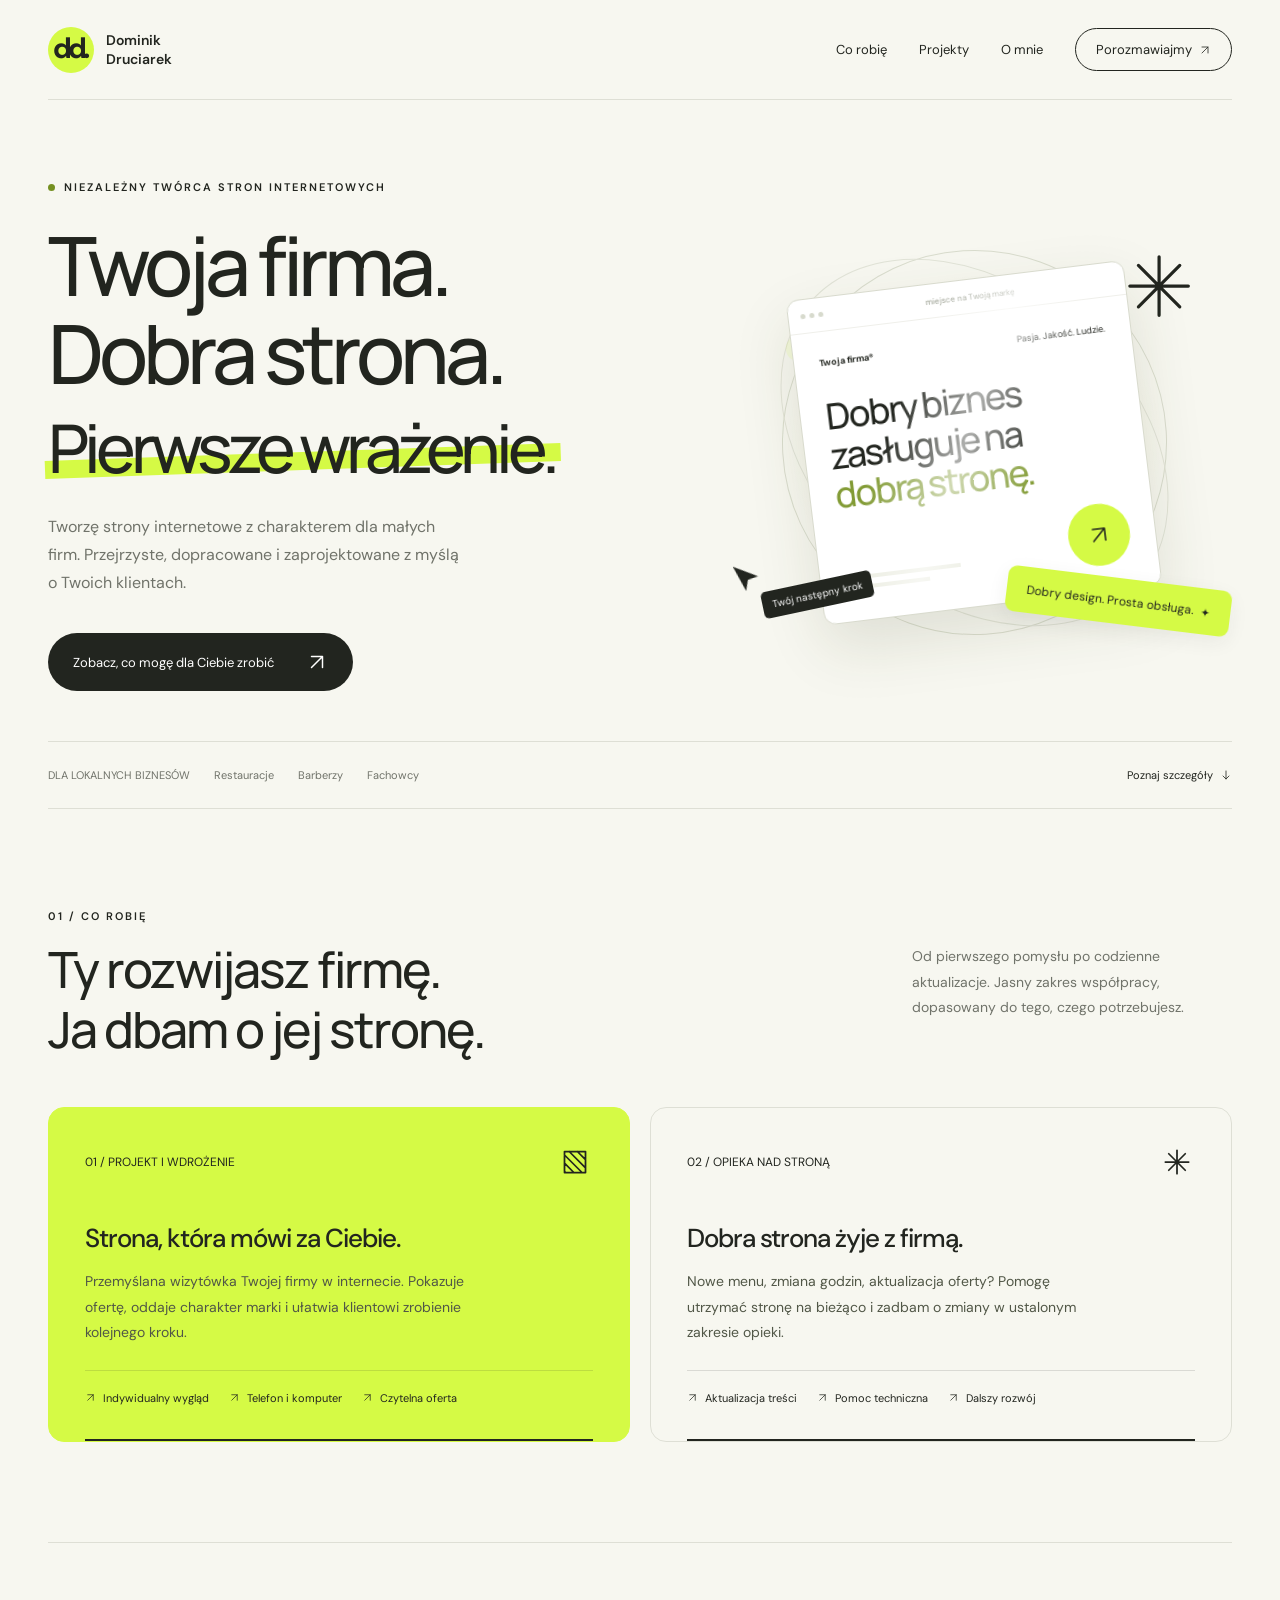
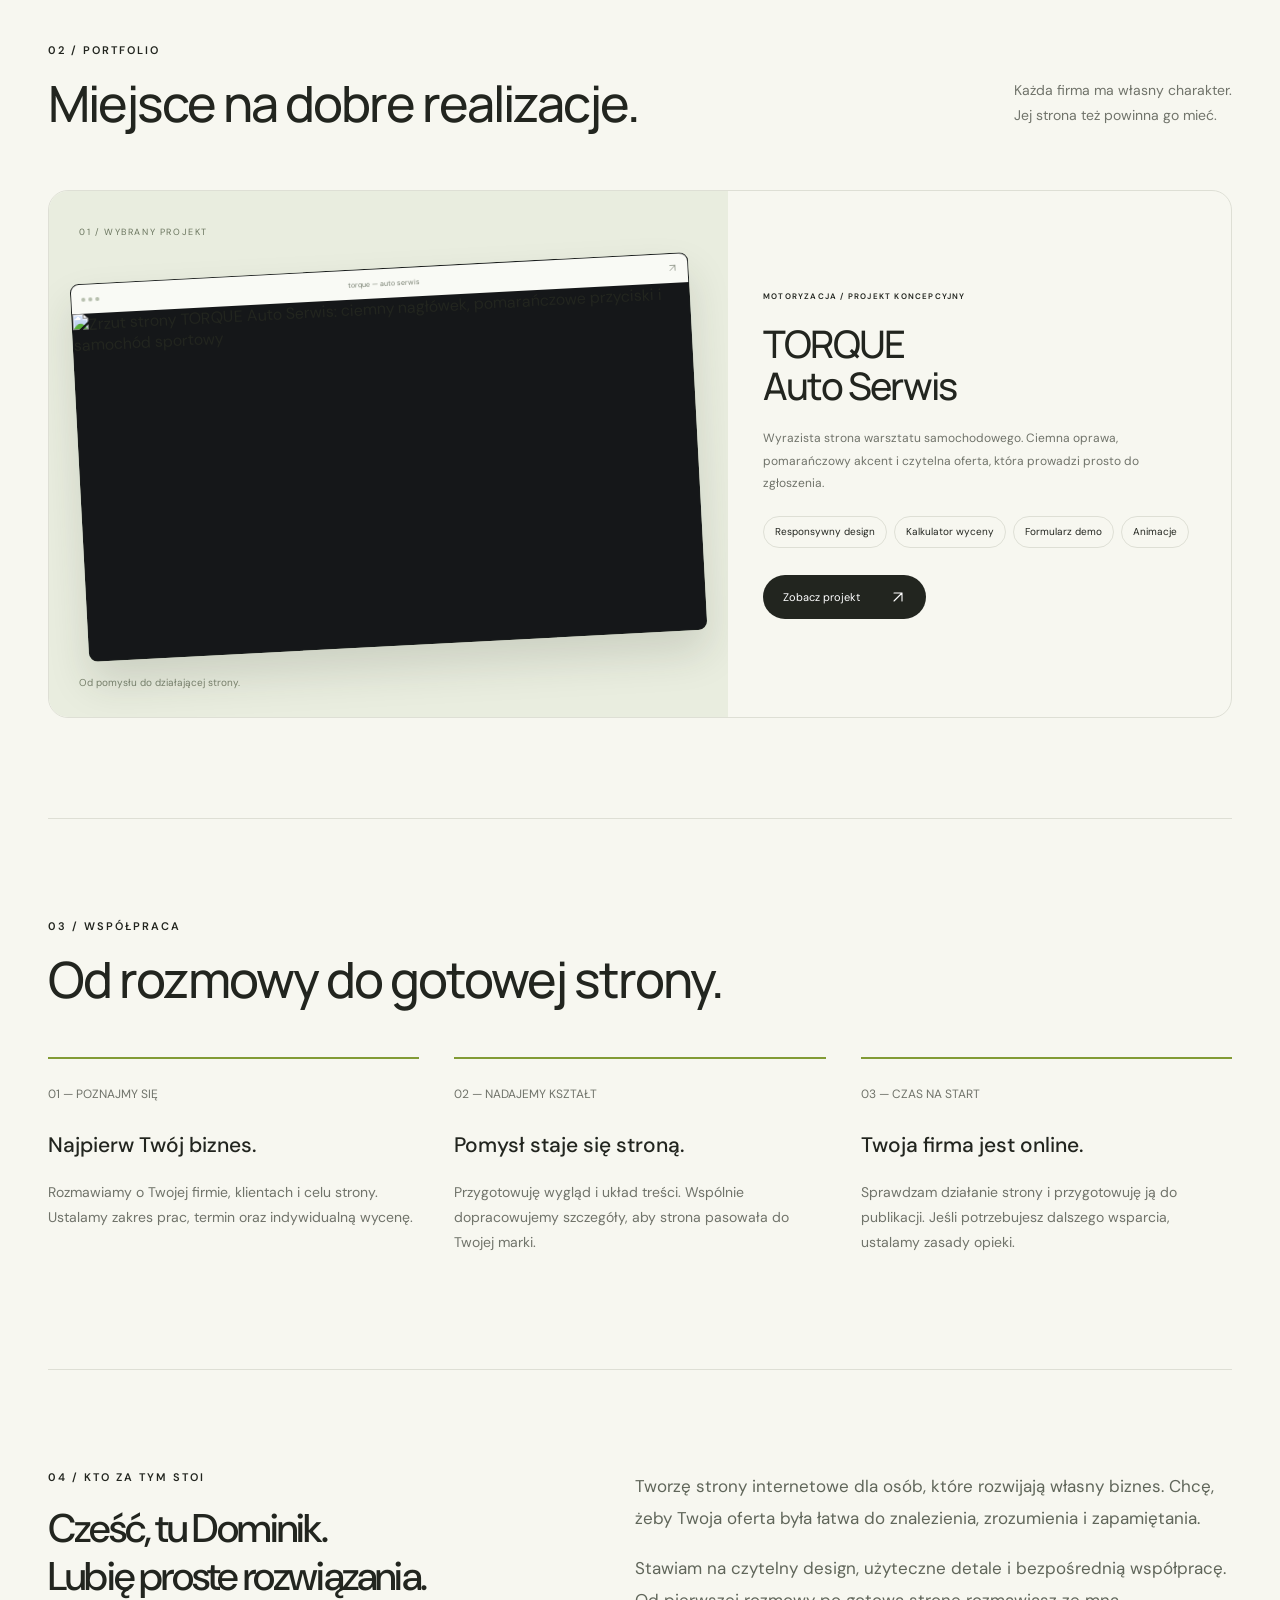
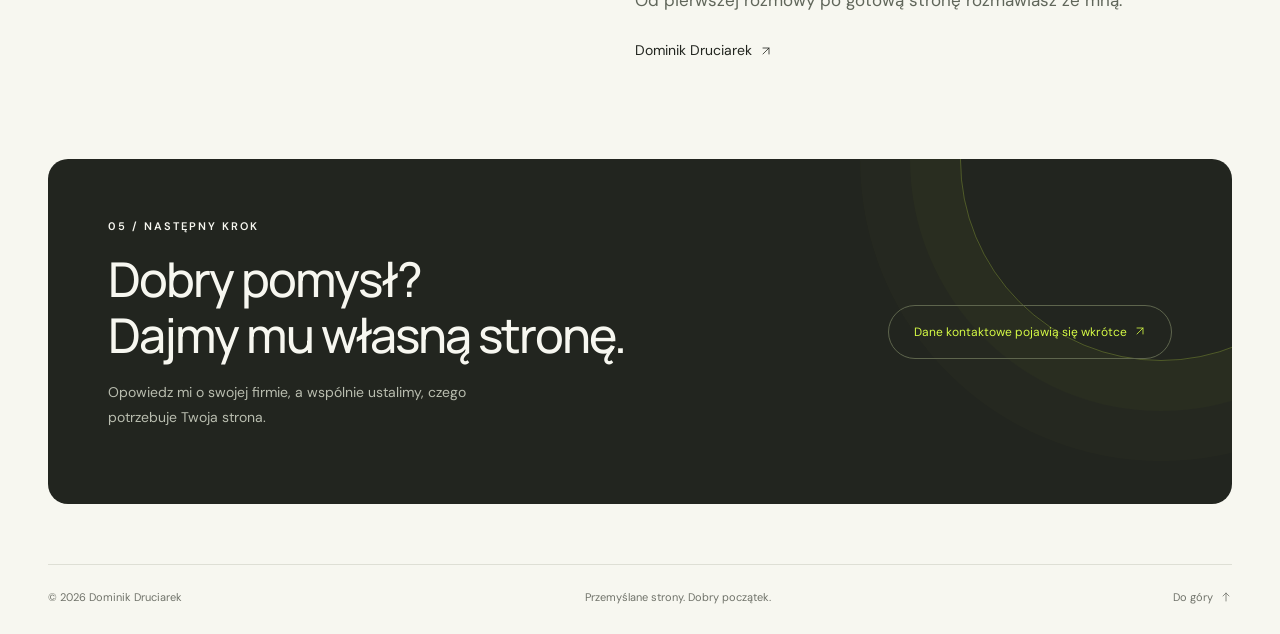
==== commit 2d38eaf2: "Update index.html" ====
--- a/index.html
+++ b/index.html
@@ -1,7 +1,7 @@
 <!doctype html>
 <html lang="pl"><head><meta charset="UTF-8"><meta name="viewport" content="width=device-width, initial-scale=1"><meta name="description" content="Dominik Druciarek — przemyślane strony internetowe dla restauracji, barberów i lokalnych firm. Projekt, wdrożenie i opieka nad stroną."><title>Dominik Druciarek — strony z charakterem</title><link rel="icon" href="data:image/svg+xml,%3Csvg xmlns='http://www.w3.org/2000/svg' viewBox='0 0 64 64'%3E%3Crect width='64' height='64' rx='18' fill='%23d5fa45'/%3E%3Ctext x='10' y='44' font-size='35' font-family='Arial' font-weight='bold'%3Edd%3C/text%3E%3C/svg%3E"><link rel="stylesheet" href="styles.css"></head><body><div class="wrap"><header><a class="brand" href="#start" aria-label="Dominik Druciarek, początek strony"><span class="logo">dd.</span><span>Dominik<br>Druciarek</span></a><nav aria-label="Menu główne"><a href="#oferta">Co robię</a><a href="#projekty">Projekty</a><a href="#o-mnie">O mnie</a><a class="nav-contact" href="#kontakt">Porozmawiajmy <svg xmlns="http://www.w3.org/2000/svg" viewBox="0 0 24 24" class="vector-icon" fill="none" stroke="currentColor" stroke-width="1.6" stroke-linecap="round" stroke-linejoin="round" aria-hidden="true" focusable="false" ><path d="M6 18 18 6M6 6h12v12"/></svg></a></nav></header><main><div class="hero" id="start"><div class="eyebrow reveal"><span class="dot"></span> Niezależny twórca stron internetowych</div><div class="hero-grid"><div class="reveal"><h1 aria-label="Twoja firma. Dobra strona. Pierwsze wrażenie."><span class="headline-line" aria-hidden="true"><span>Twoja firma.</span></span><span class="headline-line" aria-hidden="true"><span>Dobra strona.</span></span><span class="headline-line" aria-hidden="true"><span class="highlight">Pierwsze wrażenie.</span></span></h1><p class="intro">Tworzę strony internetowe z charakterem dla małych firm. Przejrzyste, dopracowane i zaprojektowane z myślą o Twoich klientach.</p><a class="button" href="#oferta">Zobacz, co mogę dla Ciebie zrobić <span class="arrow"><svg xmlns="http://www.w3.org/2000/svg" viewBox="0 0 24 24" class="vector-icon" fill="none" stroke="currentColor" stroke-width="1.6" stroke-linecap="round" stroke-linejoin="round" aria-hidden="true" focusable="false" ><path d="M6 18 18 6M6 6h12v12"/></svg></span></a></div><div class="art reveal" aria-label="Artystyczna wizualizacja projektu strony internetowej"><div class="orbit"></div><div class="spark" aria-hidden="true"><svg xmlns="http://www.w3.org/2000/svg" viewBox="0 0 24 24" class="vector-icon" fill="none" stroke="currentColor" stroke-width="1.6" stroke-linecap="round" stroke-linejoin="round" aria-hidden="true" focusable="false" ><path d="M12 2v20M2 12h20M4.93 4.93l14.14 14.14M4.93 19.07 19.07 4.93"/></svg></div><div class="browser-card"><div class="bar"><i></i><i></i><i></i><span>miejsce na Twoją markę</span></div><div class="mini"><div class="mini-top"><b>Twoja firma®</b><span>Pasja. Jakość. Ludzie.</span></div><h2>Dobry biznes<br>zasługuje na<br><em>dobrą stronę.</em></h2><div class="mini-bottom"><div><div class="mini-line"></div><div class="mini-line" style="width:84px"></div></div><div class="mini-circle"><svg xmlns="http://www.w3.org/2000/svg" viewBox="0 0 24 24" class="vector-icon" fill="none" stroke="currentColor" stroke-width="1.6" stroke-linecap="round" stroke-linejoin="round" aria-hidden="true" focusable="false" ><path d="M6 18 18 6M6 6h12v12"/></svg></div></div></div></div><div class="cursor" aria-hidden="true"><svg xmlns="http://www.w3.org/2000/svg" viewBox="0 0 24 24" class="vector-icon" fill="none" stroke="currentColor" stroke-width="1.6" stroke-linecap="round" stroke-linejoin="round" aria-hidden="true" focusable="false" ><path d="m3 2 17 11-8 1-3 8Z" fill="currentColor" stroke="none"/></svg><span>Twój następny krok</span></div><div class="floating-tag">Dobry design. Prosta obsługa. <svg xmlns="http://www.w3.org/2000/svg" viewBox="0 0 24 24" class="vector-icon" fill="none" stroke="currentColor" stroke-width="1.6" stroke-linecap="round" stroke-linejoin="round" aria-hidden="true" focusable="false" ><path d="M12 2c0 6 4 10 10 10-6 0-10 4-10 10 0-6-4-10-10-10 6 0 10-4 10-10Z" fill="currentColor" stroke="none"/></svg></div></div></div><div class="hero-foot"><div class="industries"><span>DLA LOKALNYCH BIZNESÓW</span><span>Restauracje</span><span>Barberzy</span><span>Fachowcy</span></div><a class="scroll" href="#oferta">Poznaj szczegóły <svg xmlns="http://www.w3.org/2000/svg" viewBox="0 0 24 24" class="vector-icon" fill="none" stroke="currentColor" stroke-width="1.6" stroke-linecap="round" stroke-linejoin="round" aria-hidden="true" focusable="false" ><path d="M12 4v16m-6-6 6 6 6-6"/></svg></a></div></div>
 <section id="oferta"><div class="section-top"><div><div class="eyebrow">01 / Co robię</div><h2>Ty rozwijasz firmę.<br>Ja dbam o jej stronę.</h2></div><p>Od pierwszego pomysłu po codzienne aktualizacje. Jasny zakres współpracy, dopasowany do tego, czego potrzebujesz.</p></div><div class="services"><article class="service"><div class="service-head"><span>01 / PROJEKT I WDROŻENIE</span><span class="icon" aria-hidden="true"><svg xmlns="http://www.w3.org/2000/svg" viewBox="0 0 24 24" class="vector-icon" fill="none" stroke="currentColor" stroke-width="1.6" stroke-linecap="round" stroke-linejoin="round" aria-hidden="true" focusable="false" ><path d="M3 3h18v18H3zM3 10l7-7M3 17 17 3M6 21 21 6M13 21l8-8M20 21l1-1"/></svg></span></div><h3>Strona, która mówi za Ciebie.</h3><p>Przemyślana wizytówka Twojej firmy w internecie. Pokazuje ofertę, oddaje charakter marki i ułatwia klientowi zrobienie kolejnego kroku.</p><ul><li><svg xmlns="http://www.w3.org/2000/svg" viewBox="0 0 24 24" class="vector-icon" fill="none" stroke="currentColor" stroke-width="1.6" stroke-linecap="round" stroke-linejoin="round" aria-hidden="true" focusable="false" ><path d="M6 18 18 6M6 6h12v12"/></svg>Indywidualny wygląd</li><li><svg xmlns="http://www.w3.org/2000/svg" viewBox="0 0 24 24" class="vector-icon" fill="none" stroke="currentColor" stroke-width="1.6" stroke-linecap="round" stroke-linejoin="round" aria-hidden="true" focusable="false" ><path d="M6 18 18 6M6 6h12v12"/></svg>Telefon i komputer</li><li><svg xmlns="http://www.w3.org/2000/svg" viewBox="0 0 24 24" class="vector-icon" fill="none" stroke="currentColor" stroke-width="1.6" stroke-linecap="round" stroke-linejoin="round" aria-hidden="true" focusable="false" ><path d="M6 18 18 6M6 6h12v12"/></svg>Czytelna oferta</li></ul></article><article class="service"><div class="service-head"><span>02 / OPIEKA NAD STRONĄ</span><span class="icon" aria-hidden="true"><svg xmlns="http://www.w3.org/2000/svg" viewBox="0 0 24 24" class="vector-icon" fill="none" stroke="currentColor" stroke-width="1.6" stroke-linecap="round" stroke-linejoin="round" aria-hidden="true" focusable="false" ><path d="M12 2v20M2 12h20M4.93 4.93l14.14 14.14M4.93 19.07 19.07 4.93"/></svg></span></div><h3>Dobra strona żyje z firmą.</h3><p>Nowe menu, zmiana godzin, aktualizacja oferty? Pomogę utrzymać stronę na bieżąco i zadbam o zmiany w ustalonym zakresie opieki.</p><ul><li><svg xmlns="http://www.w3.org/2000/svg" viewBox="0 0 24 24" class="vector-icon" fill="none" stroke="currentColor" stroke-width="1.6" stroke-linecap="round" stroke-linejoin="round" aria-hidden="true" focusable="false" ><path d="M6 18 18 6M6 6h12v12"/></svg>Aktualizacja treści</li><li><svg xmlns="http://www.w3.org/2000/svg" viewBox="0 0 24 24" class="vector-icon" fill="none" stroke="currentColor" stroke-width="1.6" stroke-linecap="round" stroke-linejoin="round" aria-hidden="true" focusable="false" ><path d="M6 18 18 6M6 6h12v12"/></svg>Pomoc techniczna</li><li><svg xmlns="http://www.w3.org/2000/svg" viewBox="0 0 24 24" class="vector-icon" fill="none" stroke="currentColor" stroke-width="1.6" stroke-linecap="round" stroke-linejoin="round" aria-hidden="true" focusable="false" ><path d="M6 18 18 6M6 6h12v12"/></svg>Dalszy rozwój</li></ul></article></div></section>
-<section id="projekty"><div class="section-top"><div><div class="eyebrow">02 / Portfolio</div><h2>Miejsce na dobre realizacje.</h2></div><p>Każda firma ma własny charakter.<br>Jej strona też powinna go mieć.</p></div><div class="projects-box"><div class="project-symbol" aria-hidden="true"><svg xmlns="http://www.w3.org/2000/svg" viewBox="0 0 240 108" class="vector-icon" fill="none" stroke="currentColor" stroke-width="1.6" stroke-linecap="round" stroke-linejoin="round" aria-hidden="true" focusable="false" ><path d="M44 14c-17-2-18 4-18 17v10c0 8-4 12-13 13 9 1 13 5 13 13v10c0 13 1 19 18 17M196 14c17-2 18 4 18 17v10c0 8 4 12 13 13-9 1-13 5-13 13v10c0 13-1 19-18 17" stroke-width="7"/><path d="M120 19v70M85 54h70M95 29l50 50M95 79l50-50" stroke-width="3"/></svg></div><div><h3>Ta kolekcja dopiero się zaczyna.</h3><p>Tutaj pojawią się projekty wraz z opisem pomysłu, zakresu prac i gotowej strony. Pierwsze realizacje już wkrótce.</p><span class="label"><span class="dot"></span> Portfolio w przygotowaniu</span></div></div></section>
+<section id="projekty"><div class="section-top"><div><div class="eyebrow">02 / Portfolio</div><h2>Miejsce na dobre realizacje.</h2></div><p>Każda firma ma własny charakter.<br>Jej strona też powinna go mieć.</p></div><article class="projects-box project-showcase"><div class="project-stage"><span class="project-number">01 / WYBRANY PROJEKT</span><a class="project-preview" href="https://dominik201019.github.io/Torque-Auto-Serwis/" target="_blank" rel="noopener noreferrer" aria-label="Otwórz projekt TORQUE Auto Serwis w nowej karcie"><div class="preview-toolbar" aria-hidden="true"><span class="preview-dots"><i></i><i></i><i></i></span><span>torque — auto serwis</span><span><svg class="vector-icon" xmlns="http://www.w3.org/2000/svg" viewBox="0 0 24 24" fill="none" stroke="currentColor" stroke-width="1.6" stroke-linecap="round" stroke-linejoin="round" aria-hidden="true"><path d="M6 18 18 6M6 6h12v12"/></svg></span></div><img src="assets/torque-preview.png" alt="Zrzut strony TORQUE Auto Serwis: ciemny nagłówek, pomarańczowe przyciski i samochód sportowy" width="1265" height="712" loading="lazy"><span class="preview-open">Otwórz stronę <svg class="vector-icon" xmlns="http://www.w3.org/2000/svg" viewBox="0 0 24 24" fill="none" stroke="currentColor" stroke-width="1.6" stroke-linecap="round" stroke-linejoin="round" aria-hidden="true"><path d="M6 18 18 6M6 6h12v12"/></svg></span></a><span class="project-stage-note">Od pomysłu do działającej strony.</span></div><div class="project-description"><div class="eyebrow">MOTORYZACJA / PROJEKT KONCEPCYJNY</div><h3>TORQUE<br>Auto Serwis</h3><p>Wyrazista strona warsztatu samochodowego. Ciemna oprawa, pomarańczowy akcent i czytelna oferta, która prowadzi prosto do zgłoszenia.</p><ul class="project-tags" aria-label="Funkcje projektu"><li>Responsywny design</li><li>Kalkulator wyceny</li><li>Formularz demo</li><li>Animacje</li></ul><a class="button project-link" href="https://dominik201019.github.io/Torque-Auto-Serwis/" target="_blank" rel="noopener noreferrer">Zobacz projekt <svg class="vector-icon" xmlns="http://www.w3.org/2000/svg" viewBox="0 0 24 24" fill="none" stroke="currentColor" stroke-width="1.6" stroke-linecap="round" stroke-linejoin="round" aria-hidden="true"><path d="M6 18 18 6M6 6h12v12"/></svg></a></div></article></section>
 <section id="wspolpraca"><div class="section-top"><div><div class="eyebrow">03 / Współpraca</div><h2>Od rozmowy do gotowej strony.</h2></div></div><div class="process"><article class="step"><span class="step-num">01 — POZNAJMY SIĘ</span><h3>Najpierw Twój biznes.</h3><p>Rozmawiamy o Twojej firmie, klientach i celu strony. Ustalamy zakres prac, termin oraz indywidualną wycenę.</p></article><article class="step"><span class="step-num">02 — NADAJEMY KSZTAŁT</span><h3>Pomysł staje się stroną.</h3><p>Przygotowuję wygląd i układ treści. Wspólnie dopracowujemy szczegóły, aby strona pasowała do Twojej marki.</p></article><article class="step"><span class="step-num">03 — CZAS NA START</span><h3>Twoja firma jest online.</h3><p>Sprawdzam działanie strony i przygotowuję ją do publikacji. Jeśli potrzebujesz dalszego wsparcia, ustalamy zasady opieki.</p></article></div></section>
 <section id="o-mnie" class="about"><div><div class="eyebrow">04 / Kto za tym stoi</div><h2>Cześć, tu Dominik.<br>Lubię proste rozwiązania.</h2></div><div><p>Tworzę strony internetowe dla osób, które rozwijają własny biznes. Chcę, żeby Twoja oferta była łatwa do znalezienia, zrozumienia i zapamiętania.</p><p>Stawiam na czytelny design, użyteczne detale i bezpośrednią współpracę. Od pierwszej rozmowy po gotową stronę rozmawiasz ze mną.</p><div class="signature">Dominik Druciarek <svg xmlns="http://www.w3.org/2000/svg" viewBox="0 0 24 24" class="vector-icon" fill="none" stroke="currentColor" stroke-width="1.6" stroke-linecap="round" stroke-linejoin="round" aria-hidden="true" focusable="false" ><path d="M6 18 18 6M6 6h12v12"/></svg></div></div></section>
 <div id="kontakt" class="contact"><div><div class="eyebrow">05 / Następny krok</div><h2>Dobry pomysł?<br>Dajmy mu własną stronę.</h2><p>Opowiedz mi o swojej firmie, a wspólnie ustalimy, czego potrzebuje Twoja strona.</p></div><div class="contact-status">Dane kontaktowe pojawią się wkrótce <svg xmlns="http://www.w3.org/2000/svg" viewBox="0 0 24 24" class="vector-icon" fill="none" stroke="currentColor" stroke-width="1.6" stroke-linecap="round" stroke-linejoin="round" aria-hidden="true" focusable="false" ><path d="M6 18 18 6M6 6h12v12"/></svg></div></div></main><footer><span>© <span id="year">2026</span> Dominik Druciarek</span><span>Przemyślane strony. Dobry początek.</span><a href="#start">Do góry <svg xmlns="http://www.w3.org/2000/svg" viewBox="0 0 24 24" class="vector-icon" fill="none" stroke="currentColor" stroke-width="1.6" stroke-linecap="round" stroke-linejoin="round" aria-hidden="true" focusable="false" ><path d="M12 20V4m-6 6 6-6 6 6"/></svg></a></footer></div><script src="script.js" defer></script></body></html>
--- a/styles.css
+++ b/styles.css
@@ -39,3 +39,23 @@
 .service li>.vector-icon{width:11px;height:11px}.floating-tag>.vector-icon{width:10px;height:10px}
 @media(max-width:900px){.spark{width:65px;height:65px}}
 @media(max-width:650px){.spark{width:66px;height:66px}.project-symbol>.vector-icon{width:220px}.cursor>.vector-icon{width:27px;height:30px}}
+
+/* Featured portfolio project */
+.projects-box.project-showcase{padding:0;display:grid;grid-template-columns:1.35fr 1fr;gap:0;min-height:0;overflow:hidden;border:1px solid var(--line);background:transparent;border-radius:20px}
+.project-stage{padding:35px 30px 28px;background:#e9eddf;position:relative;min-width:0;overflow:hidden}.project-number{display:block;font-size:9px;letter-spacing:1.6px;color:#69745d;margin-bottom:30px}
+.project-preview{display:block;position:relative;border:1px solid #414b3925;border-radius:9px;overflow:hidden;box-shadow:0 22px 40px #28322325;transform:rotate(-3deg);transition:box-shadow .55s ease;background:#151719}
+.preview-toolbar{height:29px;display:flex;justify-content:space-between;align-items:center;gap:10px;background:#f9faf5;padding:0 10px;color:#747c6d;font-size:7px}.preview-toolbar .vector-icon{width:10px;height:10px}.preview-dots{display:flex;gap:3px}.preview-dots i{display:block;width:4px;height:4px;background:#b6bead;border-radius:50%}
+.project-preview img{display:block;width:100%;height:auto;aspect-ratio:1265/712;object-fit:cover}.preview-open{position:absolute;inset:auto 12px 12px auto;border-radius:25px;background:var(--lime);padding:10px 14px;font-size:9px;display:flex;align-items:center;gap:12px;opacity:0;translate:0 6px;transition:opacity .3s,translate .3s}.preview-open .vector-icon{width:12px;height:12px}
+.project-preview:hover,.project-preview:focus-visible{box-shadow:0 25px 45px #28322335}.project-preview:hover .preview-open,.project-preview:focus-visible .preview-open{opacity:1;translate:0 0}
+.project-stage-note{display:block;margin-top:29px;font-size:10px;color:#7b846f}.project-description{padding:42px 35px;align-self:center;min-width:0}.project-description .eyebrow{font-size:8px;letter-spacing:1.2px;line-height:1.8}.projects-box .project-description h3{font-family:Manrope,sans-serif;font-size:38px;line-height:1.1;letter-spacing:-1.8px;margin:20px 0}.projects-box .project-description p{font-size:12px;line-height:1.9;margin:0;color:var(--muted)}.project-tags{display:flex;flex-wrap:wrap;gap:7px;list-style:none;padding:0;margin:21px 0 27px}.project-tags li{padding:7px 9px;border:1px solid var(--line);border-radius:20px;font-size:8px}.project-description .button{font-size:11px;padding:14px 20px;gap:30px}.project-link .vector-icon{width:16px;height:16px}.project-description small{display:block;color:var(--muted);font-size:8px;line-height:1.8;margin-top:15px}
+@media(max-width:900px){.projects-box.project-showcase{grid-template-columns:1.15fr 1fr}.project-stage{padding:28px 22px}.project-description{padding:30px 24px}.projects-box .project-description h3{font-size:31px}}
+@media(max-width:650px){.projects-box.project-showcase{grid-template-columns:1fr}.project-stage{padding:25px 23px 22px}.project-number{font-size:8px;margin-bottom:25px}.project-stage-note{font-size:9px;margin-top:24px}.project-description{padding:28px 25px 30px}.projects-box .project-description h3{font-size:34px;margin-top:17px}.project-description .eyebrow{font-size:7px}.preview-open{opacity:1;translate:0 0;font-size:8px;padding:8px 11px;bottom:9px;right:9px}.preview-toolbar{height:24px;font-size:6px}.project-tags li{font-size:8px}.project-preview{transform:rotate(-2deg)}}
+@media(prefers-reduced-motion:reduce){.project-preview{transition:none}.preview-open{transition:none}}
+
+/* Stable preview frame; motion stays inside the clickable area. */
+.project-tags li{font-size:10px;padding:8px 11px;line-height:1.4}
+.project-preview img{transform:scale(1);transform-origin:50% 50%;transition:transform .75s cubic-bezier(.22,1,.36,1)}
+.preview-open{transition:opacity .25s ease,translate .35s cubic-bezier(.22,1,.36,1)}
+@media(hover:hover) and (pointer:fine){.project-preview:hover img,.project-preview:focus-visible img{transform:scale(1.035)}}
+@media(max-width:650px){.project-tags li{font-size:10px}}
+@media(prefers-reduced-motion:reduce){.project-preview img,.preview-open{transition:none}.project-preview:hover img,.project-preview:focus-visible img{transform:none}}
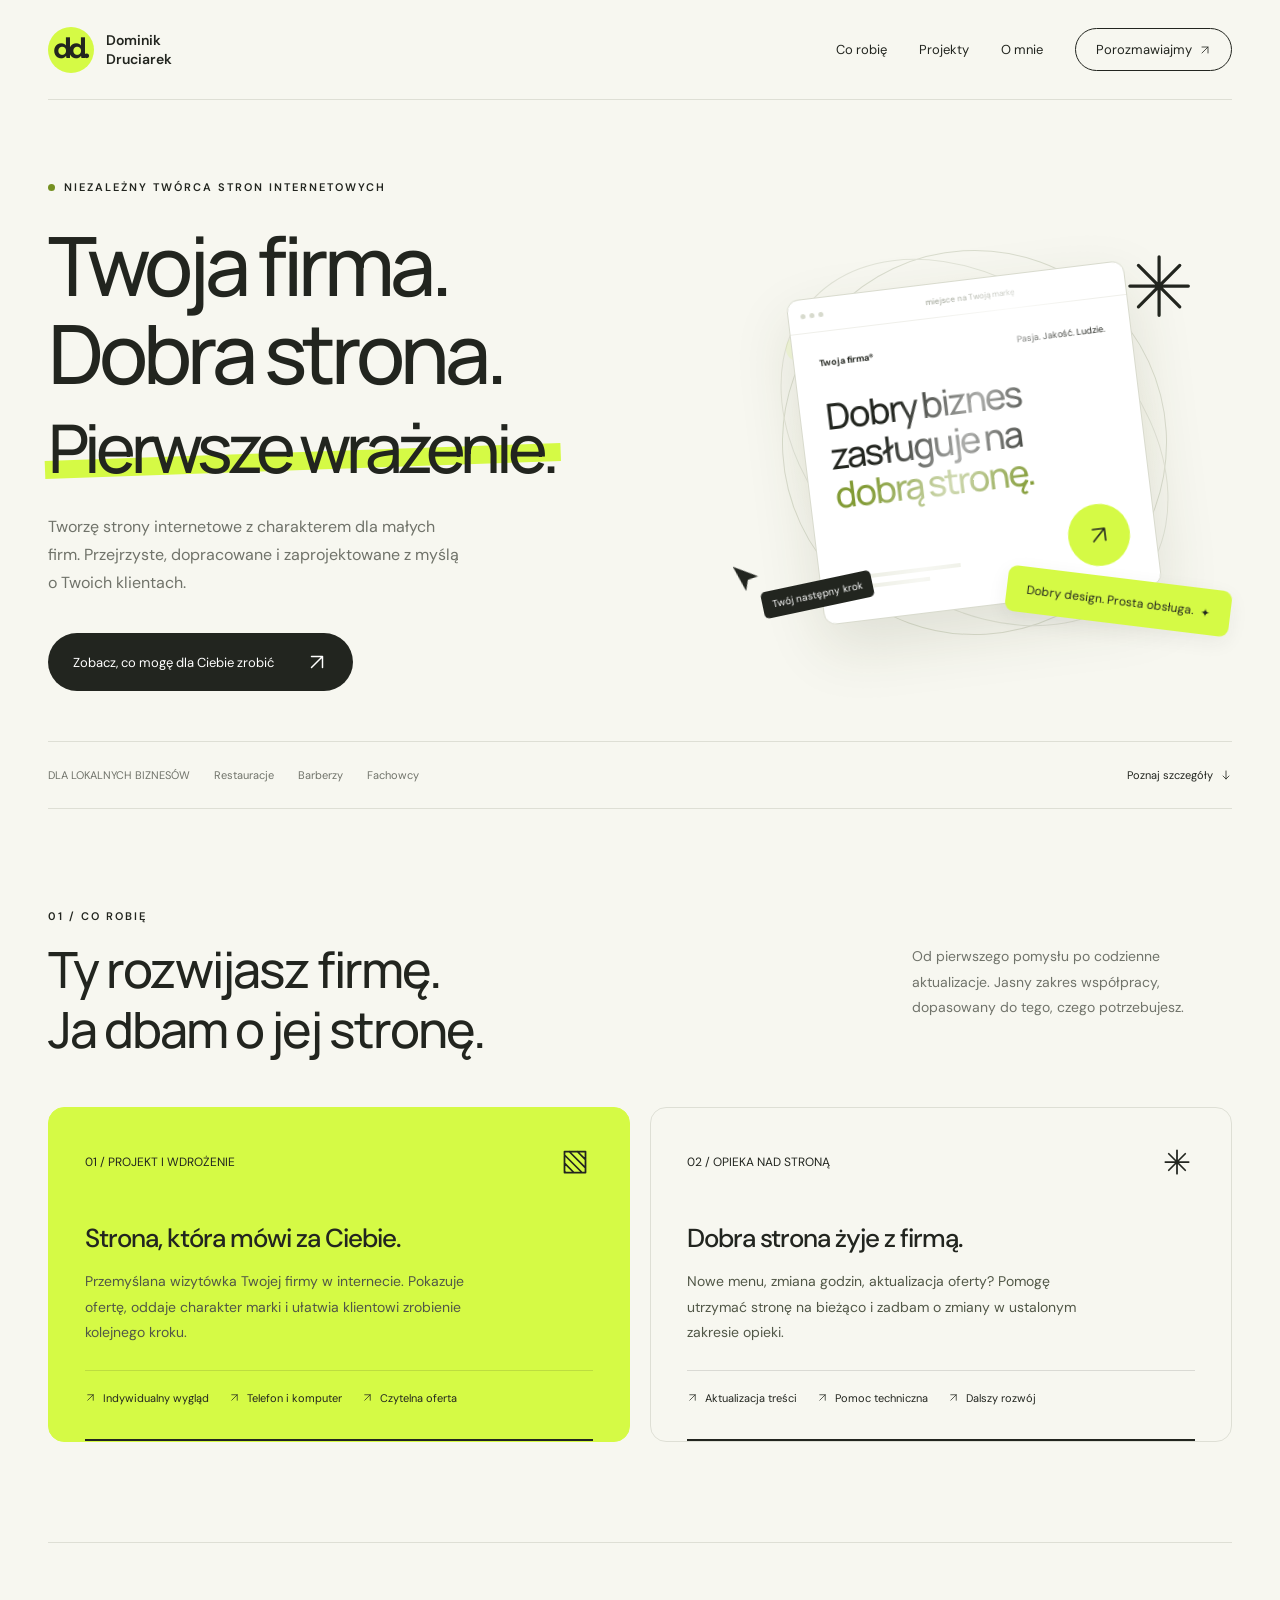
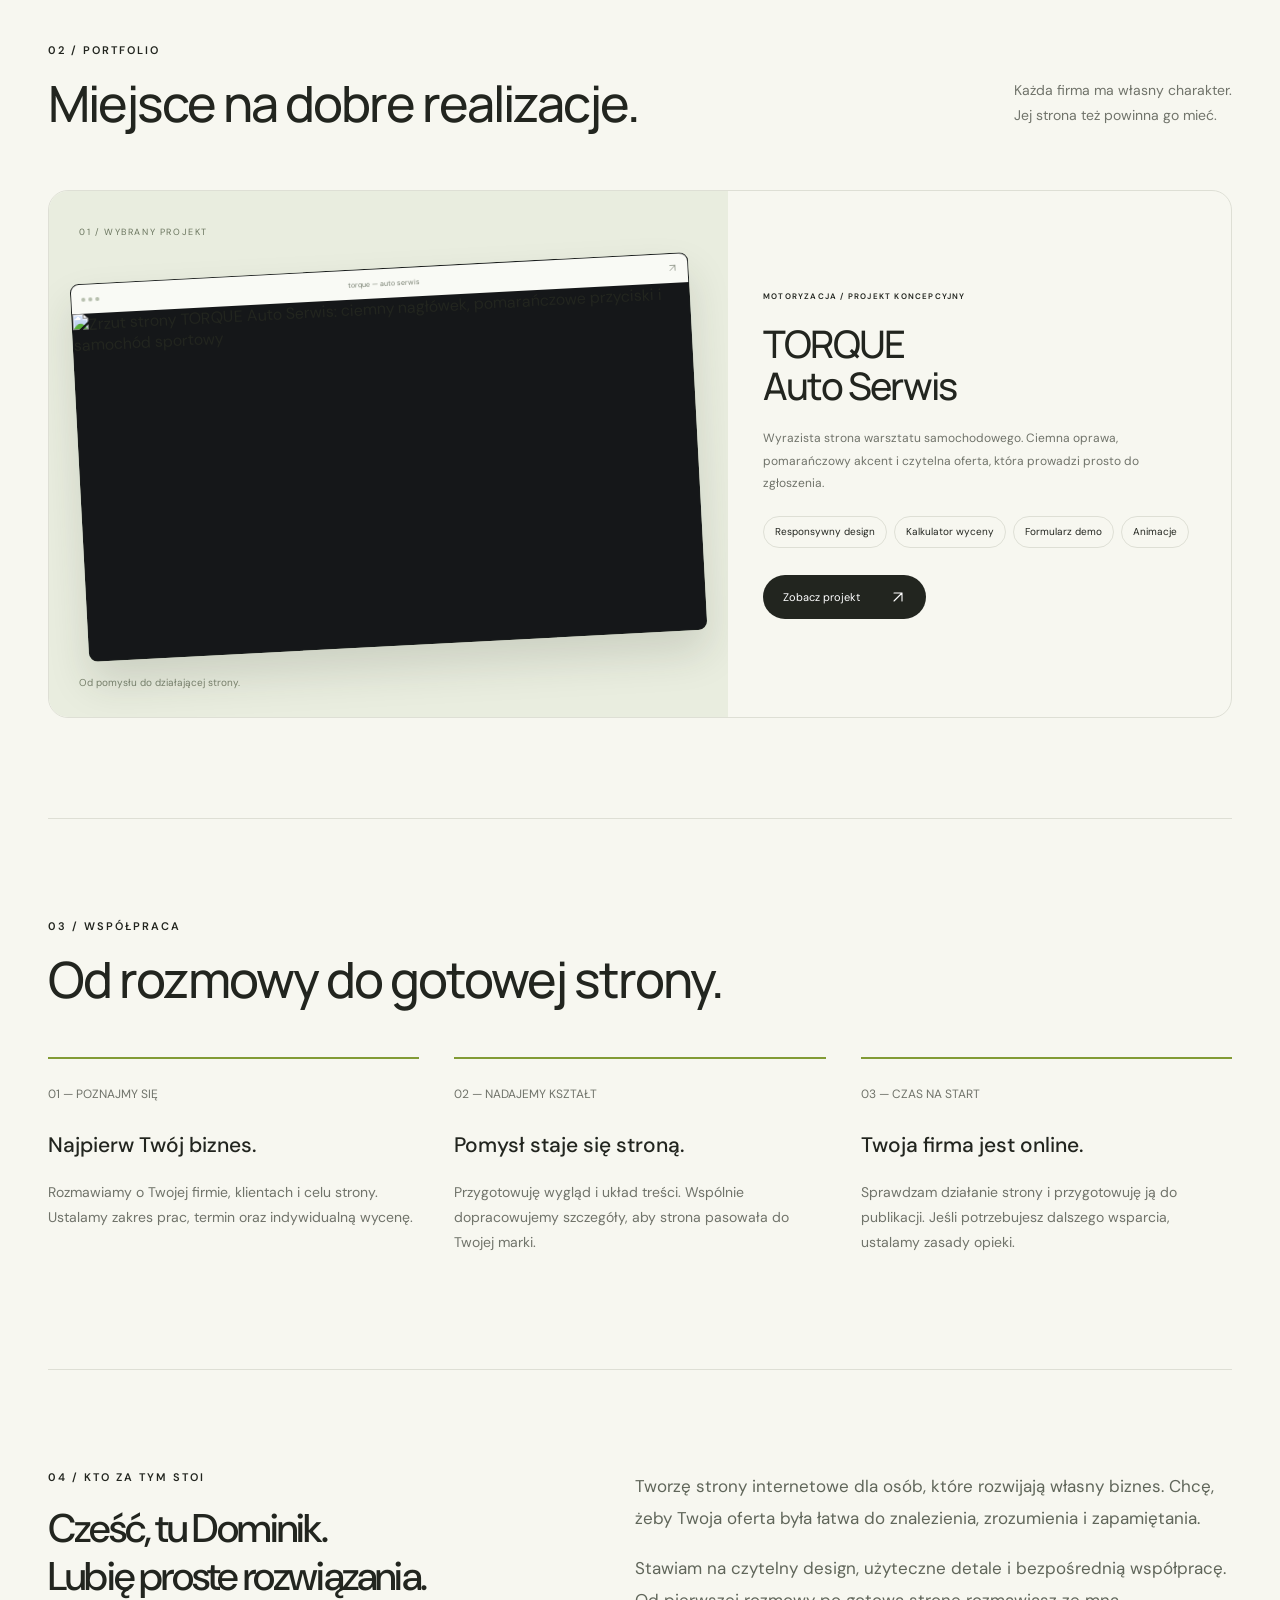
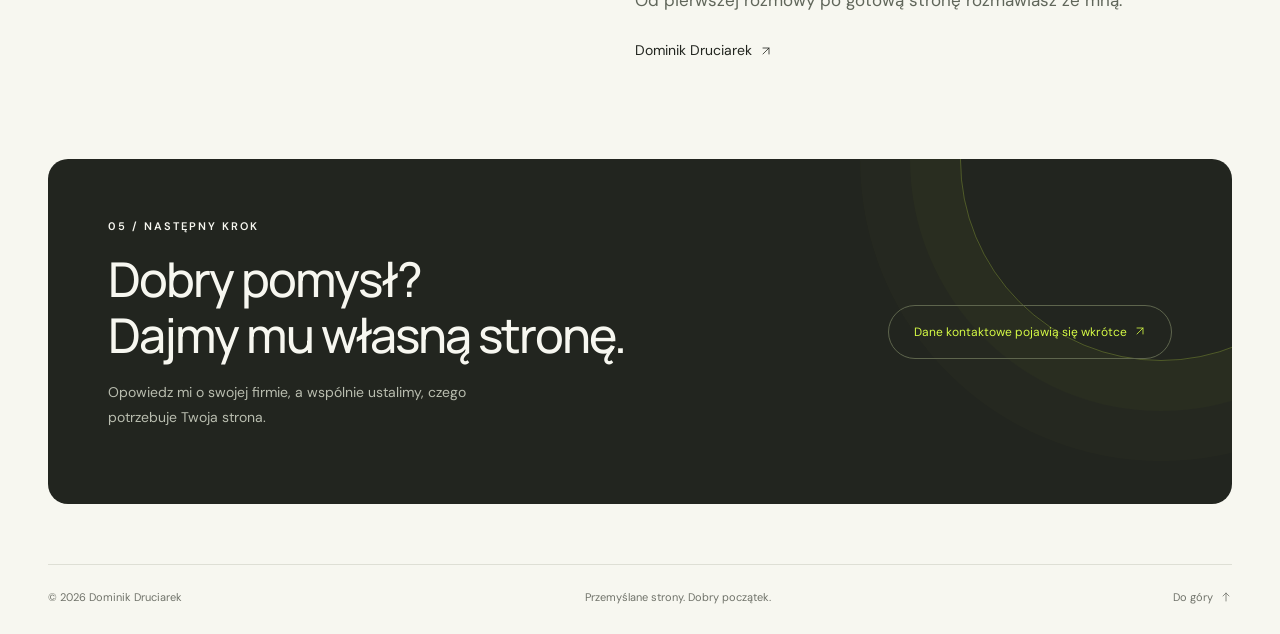
==== commit bc5476cf: "Add files via upload" ====
--- a/index.html
+++ b/index.html
@@ -1,7 +1,7 @@
-<!doctype html>
-<html lang="pl"><head><meta charset="UTF-8"><meta name="viewport" content="width=device-width, initial-scale=1"><meta name="description" content="Dominik Druciarek — przemyślane strony internetowe dla restauracji, barberów i lokalnych firm. Projekt, wdrożenie i opieka nad stroną."><title>Dominik Druciarek — strony z charakterem</title><link rel="icon" href="data:image/svg+xml,%3Csvg xmlns='http://www.w3.org/2000/svg' viewBox='0 0 64 64'%3E%3Crect width='64' height='64' rx='18' fill='%23d5fa45'/%3E%3Ctext x='10' y='44' font-size='35' font-family='Arial' font-weight='bold'%3Edd%3C/text%3E%3C/svg%3E"><link rel="stylesheet" href="styles.css"></head><body><div class="wrap"><header><a class="brand" href="#start" aria-label="Dominik Druciarek, początek strony"><span class="logo">dd.</span><span>Dominik<br>Druciarek</span></a><nav aria-label="Menu główne"><a href="#oferta">Co robię</a><a href="#projekty">Projekty</a><a href="#o-mnie">O mnie</a><a class="nav-contact" href="#kontakt">Porozmawiajmy <svg xmlns="http://www.w3.org/2000/svg" viewBox="0 0 24 24" class="vector-icon" fill="none" stroke="currentColor" stroke-width="1.6" stroke-linecap="round" stroke-linejoin="round" aria-hidden="true" focusable="false" ><path d="M6 18 18 6M6 6h12v12"/></svg></a></nav></header><main><div class="hero" id="start"><div class="eyebrow reveal"><span class="dot"></span> Niezależny twórca stron internetowych</div><div class="hero-grid"><div class="reveal"><h1 aria-label="Twoja firma. Dobra strona. Pierwsze wrażenie."><span class="headline-line" aria-hidden="true"><span>Twoja firma.</span></span><span class="headline-line" aria-hidden="true"><span>Dobra strona.</span></span><span class="headline-line" aria-hidden="true"><span class="highlight">Pierwsze wrażenie.</span></span></h1><p class="intro">Tworzę strony internetowe z charakterem dla małych firm. Przejrzyste, dopracowane i zaprojektowane z myślą o Twoich klientach.</p><a class="button" href="#oferta">Zobacz, co mogę dla Ciebie zrobić <span class="arrow"><svg xmlns="http://www.w3.org/2000/svg" viewBox="0 0 24 24" class="vector-icon" fill="none" stroke="currentColor" stroke-width="1.6" stroke-linecap="round" stroke-linejoin="round" aria-hidden="true" focusable="false" ><path d="M6 18 18 6M6 6h12v12"/></svg></span></a></div><div class="art reveal" aria-label="Artystyczna wizualizacja projektu strony internetowej"><div class="orbit"></div><div class="spark" aria-hidden="true"><svg xmlns="http://www.w3.org/2000/svg" viewBox="0 0 24 24" class="vector-icon" fill="none" stroke="currentColor" stroke-width="1.6" stroke-linecap="round" stroke-linejoin="round" aria-hidden="true" focusable="false" ><path d="M12 2v20M2 12h20M4.93 4.93l14.14 14.14M4.93 19.07 19.07 4.93"/></svg></div><div class="browser-card"><div class="bar"><i></i><i></i><i></i><span>miejsce na Twoją markę</span></div><div class="mini"><div class="mini-top"><b>Twoja firma®</b><span>Pasja. Jakość. Ludzie.</span></div><h2>Dobry biznes<br>zasługuje na<br><em>dobrą stronę.</em></h2><div class="mini-bottom"><div><div class="mini-line"></div><div class="mini-line" style="width:84px"></div></div><div class="mini-circle"><svg xmlns="http://www.w3.org/2000/svg" viewBox="0 0 24 24" class="vector-icon" fill="none" stroke="currentColor" stroke-width="1.6" stroke-linecap="round" stroke-linejoin="round" aria-hidden="true" focusable="false" ><path d="M6 18 18 6M6 6h12v12"/></svg></div></div></div></div><div class="cursor" aria-hidden="true"><svg xmlns="http://www.w3.org/2000/svg" viewBox="0 0 24 24" class="vector-icon" fill="none" stroke="currentColor" stroke-width="1.6" stroke-linecap="round" stroke-linejoin="round" aria-hidden="true" focusable="false" ><path d="m3 2 17 11-8 1-3 8Z" fill="currentColor" stroke="none"/></svg><span>Twój następny krok</span></div><div class="floating-tag">Dobry design. Prosta obsługa. <svg xmlns="http://www.w3.org/2000/svg" viewBox="0 0 24 24" class="vector-icon" fill="none" stroke="currentColor" stroke-width="1.6" stroke-linecap="round" stroke-linejoin="round" aria-hidden="true" focusable="false" ><path d="M12 2c0 6 4 10 10 10-6 0-10 4-10 10 0-6-4-10-10-10 6 0 10-4 10-10Z" fill="currentColor" stroke="none"/></svg></div></div></div><div class="hero-foot"><div class="industries"><span>DLA LOKALNYCH BIZNESÓW</span><span>Restauracje</span><span>Barberzy</span><span>Fachowcy</span></div><a class="scroll" href="#oferta">Poznaj szczegóły <svg xmlns="http://www.w3.org/2000/svg" viewBox="0 0 24 24" class="vector-icon" fill="none" stroke="currentColor" stroke-width="1.6" stroke-linecap="round" stroke-linejoin="round" aria-hidden="true" focusable="false" ><path d="M12 4v16m-6-6 6 6 6-6"/></svg></a></div></div>
-<section id="oferta"><div class="section-top"><div><div class="eyebrow">01 / Co robię</div><h2>Ty rozwijasz firmę.<br>Ja dbam o jej stronę.</h2></div><p>Od pierwszego pomysłu po codzienne aktualizacje. Jasny zakres współpracy, dopasowany do tego, czego potrzebujesz.</p></div><div class="services"><article class="service"><div class="service-head"><span>01 / PROJEKT I WDROŻENIE</span><span class="icon" aria-hidden="true"><svg xmlns="http://www.w3.org/2000/svg" viewBox="0 0 24 24" class="vector-icon" fill="none" stroke="currentColor" stroke-width="1.6" stroke-linecap="round" stroke-linejoin="round" aria-hidden="true" focusable="false" ><path d="M3 3h18v18H3zM3 10l7-7M3 17 17 3M6 21 21 6M13 21l8-8M20 21l1-1"/></svg></span></div><h3>Strona, która mówi za Ciebie.</h3><p>Przemyślana wizytówka Twojej firmy w internecie. Pokazuje ofertę, oddaje charakter marki i ułatwia klientowi zrobienie kolejnego kroku.</p><ul><li><svg xmlns="http://www.w3.org/2000/svg" viewBox="0 0 24 24" class="vector-icon" fill="none" stroke="currentColor" stroke-width="1.6" stroke-linecap="round" stroke-linejoin="round" aria-hidden="true" focusable="false" ><path d="M6 18 18 6M6 6h12v12"/></svg>Indywidualny wygląd</li><li><svg xmlns="http://www.w3.org/2000/svg" viewBox="0 0 24 24" class="vector-icon" fill="none" stroke="currentColor" stroke-width="1.6" stroke-linecap="round" stroke-linejoin="round" aria-hidden="true" focusable="false" ><path d="M6 18 18 6M6 6h12v12"/></svg>Telefon i komputer</li><li><svg xmlns="http://www.w3.org/2000/svg" viewBox="0 0 24 24" class="vector-icon" fill="none" stroke="currentColor" stroke-width="1.6" stroke-linecap="round" stroke-linejoin="round" aria-hidden="true" focusable="false" ><path d="M6 18 18 6M6 6h12v12"/></svg>Czytelna oferta</li></ul></article><article class="service"><div class="service-head"><span>02 / OPIEKA NAD STRONĄ</span><span class="icon" aria-hidden="true"><svg xmlns="http://www.w3.org/2000/svg" viewBox="0 0 24 24" class="vector-icon" fill="none" stroke="currentColor" stroke-width="1.6" stroke-linecap="round" stroke-linejoin="round" aria-hidden="true" focusable="false" ><path d="M12 2v20M2 12h20M4.93 4.93l14.14 14.14M4.93 19.07 19.07 4.93"/></svg></span></div><h3>Dobra strona żyje z firmą.</h3><p>Nowe menu, zmiana godzin, aktualizacja oferty? Pomogę utrzymać stronę na bieżąco i zadbam o zmiany w ustalonym zakresie opieki.</p><ul><li><svg xmlns="http://www.w3.org/2000/svg" viewBox="0 0 24 24" class="vector-icon" fill="none" stroke="currentColor" stroke-width="1.6" stroke-linecap="round" stroke-linejoin="round" aria-hidden="true" focusable="false" ><path d="M6 18 18 6M6 6h12v12"/></svg>Aktualizacja treści</li><li><svg xmlns="http://www.w3.org/2000/svg" viewBox="0 0 24 24" class="vector-icon" fill="none" stroke="currentColor" stroke-width="1.6" stroke-linecap="round" stroke-linejoin="round" aria-hidden="true" focusable="false" ><path d="M6 18 18 6M6 6h12v12"/></svg>Pomoc techniczna</li><li><svg xmlns="http://www.w3.org/2000/svg" viewBox="0 0 24 24" class="vector-icon" fill="none" stroke="currentColor" stroke-width="1.6" stroke-linecap="round" stroke-linejoin="round" aria-hidden="true" focusable="false" ><path d="M6 18 18 6M6 6h12v12"/></svg>Dalszy rozwój</li></ul></article></div></section>
-<section id="projekty"><div class="section-top"><div><div class="eyebrow">02 / Portfolio</div><h2>Miejsce na dobre realizacje.</h2></div><p>Każda firma ma własny charakter.<br>Jej strona też powinna go mieć.</p></div><article class="projects-box project-showcase"><div class="project-stage"><span class="project-number">01 / WYBRANY PROJEKT</span><a class="project-preview" href="https://dominik201019.github.io/Torque-Auto-Serwis/" target="_blank" rel="noopener noreferrer" aria-label="Otwórz projekt TORQUE Auto Serwis w nowej karcie"><div class="preview-toolbar" aria-hidden="true"><span class="preview-dots"><i></i><i></i><i></i></span><span>torque — auto serwis</span><span><svg class="vector-icon" xmlns="http://www.w3.org/2000/svg" viewBox="0 0 24 24" fill="none" stroke="currentColor" stroke-width="1.6" stroke-linecap="round" stroke-linejoin="round" aria-hidden="true"><path d="M6 18 18 6M6 6h12v12"/></svg></span></div><img src="assets/torque-preview.png" alt="Zrzut strony TORQUE Auto Serwis: ciemny nagłówek, pomarańczowe przyciski i samochód sportowy" width="1265" height="712" loading="lazy"><span class="preview-open">Otwórz stronę <svg class="vector-icon" xmlns="http://www.w3.org/2000/svg" viewBox="0 0 24 24" fill="none" stroke="currentColor" stroke-width="1.6" stroke-linecap="round" stroke-linejoin="round" aria-hidden="true"><path d="M6 18 18 6M6 6h12v12"/></svg></span></a><span class="project-stage-note">Od pomysłu do działającej strony.</span></div><div class="project-description"><div class="eyebrow">MOTORYZACJA / PROJEKT KONCEPCYJNY</div><h3>TORQUE<br>Auto Serwis</h3><p>Wyrazista strona warsztatu samochodowego. Ciemna oprawa, pomarańczowy akcent i czytelna oferta, która prowadzi prosto do zgłoszenia.</p><ul class="project-tags" aria-label="Funkcje projektu"><li>Responsywny design</li><li>Kalkulator wyceny</li><li>Formularz demo</li><li>Animacje</li></ul><a class="button project-link" href="https://dominik201019.github.io/Torque-Auto-Serwis/" target="_blank" rel="noopener noreferrer">Zobacz projekt <svg class="vector-icon" xmlns="http://www.w3.org/2000/svg" viewBox="0 0 24 24" fill="none" stroke="currentColor" stroke-width="1.6" stroke-linecap="round" stroke-linejoin="round" aria-hidden="true"><path d="M6 18 18 6M6 6h12v12"/></svg></a></div></article></section>
-<section id="wspolpraca"><div class="section-top"><div><div class="eyebrow">03 / Współpraca</div><h2>Od rozmowy do gotowej strony.</h2></div></div><div class="process"><article class="step"><span class="step-num">01 — POZNAJMY SIĘ</span><h3>Najpierw Twój biznes.</h3><p>Rozmawiamy o Twojej firmie, klientach i celu strony. Ustalamy zakres prac, termin oraz indywidualną wycenę.</p></article><article class="step"><span class="step-num">02 — NADAJEMY KSZTAŁT</span><h3>Pomysł staje się stroną.</h3><p>Przygotowuję wygląd i układ treści. Wspólnie dopracowujemy szczegóły, aby strona pasowała do Twojej marki.</p></article><article class="step"><span class="step-num">03 — CZAS NA START</span><h3>Twoja firma jest online.</h3><p>Sprawdzam działanie strony i przygotowuję ją do publikacji. Jeśli potrzebujesz dalszego wsparcia, ustalamy zasady opieki.</p></article></div></section>
-<section id="o-mnie" class="about"><div><div class="eyebrow">04 / Kto za tym stoi</div><h2>Cześć, tu Dominik.<br>Lubię proste rozwiązania.</h2></div><div><p>Tworzę strony internetowe dla osób, które rozwijają własny biznes. Chcę, żeby Twoja oferta była łatwa do znalezienia, zrozumienia i zapamiętania.</p><p>Stawiam na czytelny design, użyteczne detale i bezpośrednią współpracę. Od pierwszej rozmowy po gotową stronę rozmawiasz ze mną.</p><div class="signature">Dominik Druciarek <svg xmlns="http://www.w3.org/2000/svg" viewBox="0 0 24 24" class="vector-icon" fill="none" stroke="currentColor" stroke-width="1.6" stroke-linecap="round" stroke-linejoin="round" aria-hidden="true" focusable="false" ><path d="M6 18 18 6M6 6h12v12"/></svg></div></div></section>
-<div id="kontakt" class="contact"><div><div class="eyebrow">05 / Następny krok</div><h2>Dobry pomysł?<br>Dajmy mu własną stronę.</h2><p>Opowiedz mi o swojej firmie, a wspólnie ustalimy, czego potrzebuje Twoja strona.</p></div><div class="contact-status">Dane kontaktowe pojawią się wkrótce <svg xmlns="http://www.w3.org/2000/svg" viewBox="0 0 24 24" class="vector-icon" fill="none" stroke="currentColor" stroke-width="1.6" stroke-linecap="round" stroke-linejoin="round" aria-hidden="true" focusable="false" ><path d="M6 18 18 6M6 6h12v12"/></svg></div></div></main><footer><span>© <span id="year">2026</span> Dominik Druciarek</span><span>Przemyślane strony. Dobry początek.</span><a href="#start">Do góry <svg xmlns="http://www.w3.org/2000/svg" viewBox="0 0 24 24" class="vector-icon" fill="none" stroke="currentColor" stroke-width="1.6" stroke-linecap="round" stroke-linejoin="round" aria-hidden="true" focusable="false" ><path d="M12 20V4m-6 6 6-6 6 6"/></svg></a></footer></div><script src="script.js" defer></script></body></html>
+<!doctype html>
+<html lang="pl"><head><meta charset="UTF-8"><meta name="viewport" content="width=device-width, initial-scale=1"><meta name="description" content="Dominik Druciarek — przemyślane strony internetowe dla restauracji, barberów i lokalnych firm. Projekt, wdrożenie i opieka nad stroną."><title>Dominik Druciarek — strony z charakterem</title><link rel="icon" href="data:image/svg+xml,%3Csvg xmlns='http://www.w3.org/2000/svg' viewBox='0 0 64 64'%3E%3Crect width='64' height='64' rx='18' fill='%23d5fa45'/%3E%3Ctext x='10' y='44' font-size='35' font-family='Arial' font-weight='bold'%3Edd%3C/text%3E%3C/svg%3E"><link rel="stylesheet" href="styles.css"></head><body><div class="wrap"><header><a class="brand" href="#start" aria-label="Dominik Druciarek, początek strony"><span class="logo">dd.</span><span>Dominik<br>Druciarek</span></a><nav aria-label="Menu główne"><a href="#oferta">Co robię</a><a href="#projekty">Projekty</a><a href="#o-mnie">O mnie</a><a class="nav-contact" href="#kontakt">Porozmawiajmy <svg xmlns="http://www.w3.org/2000/svg" viewBox="0 0 24 24" class="vector-icon" fill="none" stroke="currentColor" stroke-width="1.6" stroke-linecap="round" stroke-linejoin="round" aria-hidden="true" focusable="false" ><path d="M6 18 18 6M6 6h12v12"/></svg></a></nav></header><main><div class="hero" id="start"><div class="eyebrow reveal"><span class="dot"></span> Niezależny twórca stron internetowych</div><div class="hero-grid"><div class="reveal"><h1 aria-label="Twoja firma. Dobra strona. Pierwsze wrażenie."><span class="headline-line" aria-hidden="true"><span>Twoja firma.</span></span><span class="headline-line" aria-hidden="true"><span>Dobra strona.</span></span><span class="headline-line" aria-hidden="true"><span class="highlight">Pierwsze wrażenie.</span></span></h1><p class="intro">Tworzę strony internetowe z charakterem dla małych firm. Przejrzyste, dopracowane i zaprojektowane z myślą o Twoich klientach.</p><a class="button" href="#oferta">Zobacz, co mogę dla Ciebie zrobić <span class="arrow"><svg xmlns="http://www.w3.org/2000/svg" viewBox="0 0 24 24" class="vector-icon" fill="none" stroke="currentColor" stroke-width="1.6" stroke-linecap="round" stroke-linejoin="round" aria-hidden="true" focusable="false" ><path d="M6 18 18 6M6 6h12v12"/></svg></span></a></div><div class="art reveal" aria-label="Artystyczna wizualizacja projektu strony internetowej"><div class="orbit"></div><div class="spark" aria-hidden="true"><svg xmlns="http://www.w3.org/2000/svg" viewBox="0 0 24 24" class="vector-icon" fill="none" stroke="currentColor" stroke-width="1.6" stroke-linecap="round" stroke-linejoin="round" aria-hidden="true" focusable="false" ><path d="M12 2v20M2 12h20M4.93 4.93l14.14 14.14M4.93 19.07 19.07 4.93"/></svg></div><div class="browser-card"><div class="bar"><i></i><i></i><i></i><span>miejsce na Twoją markę</span></div><div class="mini"><div class="mini-top"><b>Twoja firma®</b><span>Pasja. Jakość. Ludzie.</span></div><h2>Dobry biznes<br>zasługuje na<br><em>dobrą stronę.</em></h2><div class="mini-bottom"><div><div class="mini-line"></div><div class="mini-line" style="width:84px"></div></div><div class="mini-circle"><svg xmlns="http://www.w3.org/2000/svg" viewBox="0 0 24 24" class="vector-icon" fill="none" stroke="currentColor" stroke-width="1.6" stroke-linecap="round" stroke-linejoin="round" aria-hidden="true" focusable="false" ><path d="M6 18 18 6M6 6h12v12"/></svg></div></div></div></div><div class="cursor" aria-hidden="true"><svg xmlns="http://www.w3.org/2000/svg" viewBox="0 0 24 24" class="vector-icon" fill="none" stroke="currentColor" stroke-width="1.6" stroke-linecap="round" stroke-linejoin="round" aria-hidden="true" focusable="false" ><path d="m3 2 17 11-8 1-3 8Z" fill="currentColor" stroke="none"/></svg><span>Twój następny krok</span></div><div class="floating-tag">Dobry design. Prosta obsługa. <svg xmlns="http://www.w3.org/2000/svg" viewBox="0 0 24 24" class="vector-icon" fill="none" stroke="currentColor" stroke-width="1.6" stroke-linecap="round" stroke-linejoin="round" aria-hidden="true" focusable="false" ><path d="M12 2c0 6 4 10 10 10-6 0-10 4-10 10 0-6-4-10-10-10 6 0 10-4 10-10Z" fill="currentColor" stroke="none"/></svg></div></div></div><div class="hero-foot"><div class="industries"><span>DLA LOKALNYCH BIZNESÓW</span><span>Restauracje</span><span>Barberzy</span><span>Fachowcy</span></div><a class="scroll" href="#oferta">Poznaj szczegóły <svg xmlns="http://www.w3.org/2000/svg" viewBox="0 0 24 24" class="vector-icon" fill="none" stroke="currentColor" stroke-width="1.6" stroke-linecap="round" stroke-linejoin="round" aria-hidden="true" focusable="false" ><path d="M12 4v16m-6-6 6 6 6-6"/></svg></a></div></div>
+<section id="oferta"><div class="section-top"><div><div class="eyebrow">01 / Co robię</div><h2>Ty rozwijasz firmę.<br>Ja dbam o jej stronę.</h2></div><p>Od pierwszego pomysłu po codzienne aktualizacje. Jasny zakres współpracy, dopasowany do tego, czego potrzebujesz.</p></div><div class="services"><article class="service"><div class="service-head"><span>01 / PROJEKT I WDROŻENIE</span><span class="icon" aria-hidden="true"><svg xmlns="http://www.w3.org/2000/svg" viewBox="0 0 24 24" class="vector-icon" fill="none" stroke="currentColor" stroke-width="1.6" stroke-linecap="round" stroke-linejoin="round" aria-hidden="true" focusable="false" ><path d="M3 3h18v18H3zM3 10l7-7M3 17 17 3M6 21 21 6M13 21l8-8M20 21l1-1"/></svg></span></div><h3>Strona, która mówi za Ciebie.</h3><p>Przemyślana wizytówka Twojej firmy w internecie. Pokazuje ofertę, oddaje charakter marki i ułatwia klientowi zrobienie kolejnego kroku.</p><ul><li><svg xmlns="http://www.w3.org/2000/svg" viewBox="0 0 24 24" class="vector-icon" fill="none" stroke="currentColor" stroke-width="1.6" stroke-linecap="round" stroke-linejoin="round" aria-hidden="true" focusable="false" ><path d="M6 18 18 6M6 6h12v12"/></svg>Indywidualny wygląd</li><li><svg xmlns="http://www.w3.org/2000/svg" viewBox="0 0 24 24" class="vector-icon" fill="none" stroke="currentColor" stroke-width="1.6" stroke-linecap="round" stroke-linejoin="round" aria-hidden="true" focusable="false" ><path d="M6 18 18 6M6 6h12v12"/></svg>Telefon i komputer</li><li><svg xmlns="http://www.w3.org/2000/svg" viewBox="0 0 24 24" class="vector-icon" fill="none" stroke="currentColor" stroke-width="1.6" stroke-linecap="round" stroke-linejoin="round" aria-hidden="true" focusable="false" ><path d="M6 18 18 6M6 6h12v12"/></svg>Czytelna oferta</li></ul></article><article class="service"><div class="service-head"><span>02 / OPIEKA NAD STRONĄ</span><span class="icon" aria-hidden="true"><svg xmlns="http://www.w3.org/2000/svg" viewBox="0 0 24 24" class="vector-icon" fill="none" stroke="currentColor" stroke-width="1.6" stroke-linecap="round" stroke-linejoin="round" aria-hidden="true" focusable="false" ><path d="M12 2v20M2 12h20M4.93 4.93l14.14 14.14M4.93 19.07 19.07 4.93"/></svg></span></div><h3>Dobra strona żyje z firmą.</h3><p>Nowe menu, zmiana godzin, aktualizacja oferty? Pomogę utrzymać stronę na bieżąco i zadbam o zmiany w ustalonym zakresie opieki.</p><ul><li><svg xmlns="http://www.w3.org/2000/svg" viewBox="0 0 24 24" class="vector-icon" fill="none" stroke="currentColor" stroke-width="1.6" stroke-linecap="round" stroke-linejoin="round" aria-hidden="true" focusable="false" ><path d="M6 18 18 6M6 6h12v12"/></svg>Aktualizacja treści</li><li><svg xmlns="http://www.w3.org/2000/svg" viewBox="0 0 24 24" class="vector-icon" fill="none" stroke="currentColor" stroke-width="1.6" stroke-linecap="round" stroke-linejoin="round" aria-hidden="true" focusable="false" ><path d="M6 18 18 6M6 6h12v12"/></svg>Pomoc techniczna</li><li><svg xmlns="http://www.w3.org/2000/svg" viewBox="0 0 24 24" class="vector-icon" fill="none" stroke="currentColor" stroke-width="1.6" stroke-linecap="round" stroke-linejoin="round" aria-hidden="true" focusable="false" ><path d="M6 18 18 6M6 6h12v12"/></svg>Dalszy rozwój</li></ul></article></div></section>
+<section id="projekty"><div class="section-top"><div><div class="eyebrow">02 / Portfolio</div><h2>Miejsce na dobre realizacje.</h2></div><p>Każda firma ma własny charakter.<br>Jej strona też powinna go mieć.</p></div><article class="projects-box project-showcase"><div class="project-stage"><span class="project-number">01 / WYBRANY PROJEKT</span><a class="project-preview" href="https://dominik201019.github.io/Torque-Auto-Serwis/" target="_blank" rel="noopener noreferrer" aria-label="Otwórz projekt TORQUE Auto Serwis w nowej karcie"><div class="preview-toolbar" aria-hidden="true"><span class="preview-dots"><i></i><i></i><i></i></span><span>torque — auto serwis</span><span><svg class="vector-icon" xmlns="http://www.w3.org/2000/svg" viewBox="0 0 24 24" fill="none" stroke="currentColor" stroke-width="1.6" stroke-linecap="round" stroke-linejoin="round" aria-hidden="true"><path d="M6 18 18 6M6 6h12v12"/></svg></span></div><img src="assets/torque-preview.png" alt="Zrzut strony TORQUE Auto Serwis: ciemny nagłówek, pomarańczowe przyciski i samochód sportowy" width="1265" height="712" loading="lazy"><span class="preview-open">Otwórz stronę <svg class="vector-icon" xmlns="http://www.w3.org/2000/svg" viewBox="0 0 24 24" fill="none" stroke="currentColor" stroke-width="1.6" stroke-linecap="round" stroke-linejoin="round" aria-hidden="true"><path d="M6 18 18 6M6 6h12v12"/></svg></span></a><span class="project-stage-note">Od pomysłu do działającej strony.</span></div><div class="project-description"><div class="eyebrow">MOTORYZACJA / PROJEKT KONCEPCYJNY</div><h3>TORQUE<br>Auto Serwis</h3><p>Wyrazista strona warsztatu samochodowego. Ciemna oprawa, pomarańczowy akcent i czytelna oferta, która prowadzi prosto do zgłoszenia.</p><ul class="project-tags" aria-label="Funkcje projektu"><li>Responsywny design</li><li>Kalkulator wyceny</li><li>Formularz demo</li><li>Animacje</li></ul><a class="button project-link" href="https://dominik201019.github.io/Torque-Auto-Serwis/" target="_blank" rel="noopener noreferrer">Zobacz projekt <svg class="vector-icon" xmlns="http://www.w3.org/2000/svg" viewBox="0 0 24 24" fill="none" stroke="currentColor" stroke-width="1.6" stroke-linecap="round" stroke-linejoin="round" aria-hidden="true"><path d="M6 18 18 6M6 6h12v12"/></svg></a></div></article></section>
+<section id="wspolpraca"><div class="section-top"><div><div class="eyebrow">03 / Współpraca</div><h2>Od rozmowy do gotowej strony.</h2></div></div><div class="process"><article class="step"><span class="step-num">01 — POZNAJMY SIĘ</span><h3>Najpierw Twój biznes.</h3><p>Rozmawiamy o Twojej firmie, klientach i celu strony. Ustalamy zakres prac, termin oraz indywidualną wycenę.</p></article><article class="step"><span class="step-num">02 — NADAJEMY KSZTAŁT</span><h3>Pomysł staje się stroną.</h3><p>Przygotowuję wygląd i układ treści. Wspólnie dopracowujemy szczegóły, aby strona pasowała do Twojej marki.</p></article><article class="step"><span class="step-num">03 — CZAS NA START</span><h3>Twoja firma jest online.</h3><p>Sprawdzam działanie strony i przygotowuję ją do publikacji. Jeśli potrzebujesz dalszego wsparcia, ustalamy zasady opieki.</p></article></div></section>
+<section id="o-mnie" class="about"><div><div class="eyebrow">04 / Kto za tym stoi</div><h2>Cześć, tu Dominik.<br>Lubię proste rozwiązania.</h2></div><div><p>Tworzę strony internetowe dla osób, które rozwijają własny biznes. Chcę, żeby Twoja oferta była łatwa do znalezienia, zrozumienia i zapamiętania.</p><p>Stawiam na czytelny design, użyteczne detale i bezpośrednią współpracę. Od pierwszej rozmowy po gotową stronę rozmawiasz ze mną.</p><div class="signature">Dominik Druciarek <svg xmlns="http://www.w3.org/2000/svg" viewBox="0 0 24 24" class="vector-icon" fill="none" stroke="currentColor" stroke-width="1.6" stroke-linecap="round" stroke-linejoin="round" aria-hidden="true" focusable="false" ><path d="M6 18 18 6M6 6h12v12"/></svg></div></div></section>
+<div id="kontakt" class="contact"><div><div class="eyebrow">05 / Następny krok</div><h2>Dobry pomysł?<br>Dajmy mu własną stronę.</h2><p>Opowiedz mi o swojej firmie, a wspólnie ustalimy, czego potrzebuje Twoja strona.</p></div><div class="contact-status">Dane kontaktowe pojawią się wkrótce <svg xmlns="http://www.w3.org/2000/svg" viewBox="0 0 24 24" class="vector-icon" fill="none" stroke="currentColor" stroke-width="1.6" stroke-linecap="round" stroke-linejoin="round" aria-hidden="true" focusable="false" ><path d="M6 18 18 6M6 6h12v12"/></svg></div></div></main><footer><span>© <span id="year">2026</span> Dominik Druciarek</span><span>Przemyślane strony. Dobry początek.</span><a href="#start">Do góry <svg xmlns="http://www.w3.org/2000/svg" viewBox="0 0 24 24" class="vector-icon" fill="none" stroke="currentColor" stroke-width="1.6" stroke-linecap="round" stroke-linejoin="round" aria-hidden="true" focusable="false" ><path d="M12 20V4m-6 6 6-6 6 6"/></svg></a></footer></div><script src="script.js" defer></script></body></html>
--- a/styles.css
+++ b/styles.css
@@ -1,44 +1,44 @@
-
-@import url('https://fonts.googleapis.com/css2?family=DM+Sans:wght@400;450;500;600;700&family=Manrope:wght@400;500;600;700;800&display=swap');
-:root{--paper:#f7f7f0;--ink:#22251f;--muted:#70736a;--lime:#d5fa45;--line:#dedfd5}*{box-sizing:border-box}html{scroll-behavior:smooth;scroll-padding-top:100px}body{margin:0;background:var(--paper);color:var(--ink);font-family:'DM Sans',sans-serif}a{color:inherit;text-decoration:none}button{font:inherit}::selection{background:var(--lime)}.wrap{width:min(1280px,calc(100% - 96px));margin:auto}header{height:100px;display:flex;align-items:center;justify-content:space-between;border-bottom:1px solid var(--line)}.brand{display:flex;align-items:center;gap:12px;font-size:14px;font-weight:600;line-height:1.3}.logo{font-size:29px;font-weight:800;letter-spacing:-4px;background:var(--lime);border-radius:50%;width:46px;height:46px;padding:3px 8px 8px 5px}nav{display:flex;align-items:center;gap:32px;font-size:13px}nav a:hover{opacity:.6}.nav-contact{border:1px solid var(--ink);border-radius:30px;padding:12px 20px}.hero{padding:80px 0 0;position:relative}.eyebrow{text-transform:uppercase;letter-spacing:2px;font-size:11px;font-weight:600;display:flex;align-items:center;gap:9px}.dot{height:7px;width:7px;background:#759021;border-radius:50%}.hero-grid{display:grid;grid-template-columns:1.25fr 1fr;gap:25px;align-items:center}.hero h1{font-family:Manrope,sans-serif;font-size:clamp(54px,6.4vw,88px);line-height:1.08;letter-spacing:-5px;font-weight:500;margin:27px 0}.highlight{position:relative;display:inline-block;z-index:1}.highlight:after{content:'';height:18px;position:absolute;background:var(--lime);bottom:4px;left:-3px;right:-6px;z-index:-1;transform:rotate(-2deg)}.intro{max-width:420px;font-size:16px;line-height:1.75;color:var(--muted)}.button{display:inline-flex;gap:32px;align-items:center;border:0;background:var(--ink);color:white;border-radius:40px;padding:18px 25px;font-size:13px;cursor:pointer;transition:transform .2s,background .2s}.button:hover{transform:translateY(-3px);background:#414832}.hero .button{margin-top:20px}.arrow{font-size:22px}.art{height:460px;position:relative;display:flex;align-items:center;justify-content:center}.orbit{position:absolute;width:385px;height:385px;border:1px solid #d9dccd;border-radius:50%;transform:rotate(-25deg)}.orbit:before{content:'';position:absolute;inset:35px -25px;border:1px solid #e1e3d7;border-radius:50%;transform:rotate(65deg)}.spark{position:absolute;right:28px;top:28px;font-size:90px;font-weight:400;animation:rotate 25s linear infinite}.browser-card{width:340px;background:white;border:1px solid #d8dacd;border-radius:12px;box-shadow:0 24px 60px #363f1620;transform:rotate(-7deg);animation:float 7s ease-in-out infinite;overflow:hidden}.bar{height:34px;border-bottom:1px solid #efefea;display:flex;align-items:center;padding:0 12px;gap:4px}.bar i{width:5px;height:5px;border-radius:50%;background:#d7dacd}.bar span{margin:auto;font-size:8px;color:#8e9383}.mini{padding:25px}.mini-top{font-size:9px;display:flex;justify-content:space-between}.mini h2{font-family:Manrope,sans-serif;font-size:36px;letter-spacing:-2px;line-height:1.1;margin:28px 0 20px;font-weight:500}.mini h2 em{font-style:normal;color:#829b35}.mini-bottom{display:flex;justify-content:space-between;align-items:end}.mini-line{height:4px;width:116px;background:#e8eadd;margin:6px 0}.mini-circle{background:var(--lime);border-radius:50%;width:62px;height:62px;display:grid;place-items:center;font-size:30px}.floating-tag{position:absolute;background:var(--lime);padding:15px 20px;border-radius:9px;font-size:12px;bottom:49px;right:1px;transform:rotate(7deg);box-shadow:0 6px 20px #3331}.cursor{position:absolute;left:16px;bottom:62px;transform:rotate(-12deg);font-size:36px}.cursor span{font-size:10px;background:var(--ink);color:white;border-radius:5px;padding:7px 10px;display:block;margin-left:25px}.hero-foot{display:flex;justify-content:space-between;align-items:center;margin-top:50px;padding:26px 0;border-top:1px solid var(--line);font-size:11px;color:var(--muted)}.industries{display:flex;gap:24px}.scroll{color:var(--ink)}section{padding:100px 0;border-top:1px solid var(--line)}.section-top{display:flex;justify-content:space-between;gap:40px;align-items:start;margin-bottom:48px}.section-top h2{font-family:Manrope,sans-serif;font-size:clamp(32px,4vw,50px);font-weight:500;letter-spacing:-2px;line-height:1.2;margin:16px 0 0}.section-top>p{font-size:14px;color:var(--muted);line-height:1.8;max-width:320px;margin-top:35px}.services{display:grid;grid-template-columns:1fr 1fr;gap:20px}.service{border:1px solid var(--line);padding:36px;border-radius:16px;transition:transform .3s}.service:hover{transform:translateY(-5px)}.service:first-child{background:var(--lime);border-color:var(--lime)}.service-head{display:flex;justify-content:space-between;align-items:center;font-size:12px}.icon{font-size:35px;line-height:1}.service h3{font-size:26px;letter-spacing:-1px;font-weight:500;margin-top:42px;margin-bottom:14px}.service p{font-size:14px;line-height:1.8;max-width:400px;color:#515747}.service ul{list-style:none;padding:0;margin:25px 0 0;border-top:1px solid #2222;display:flex;flex-wrap:wrap;gap:10px 20px;padding-top:20px;font-size:11px}.service li{display:inline-flex;align-items:center;gap:7px}.service li:before{content:none}.projects-box{border-radius:18px;background:#eceee3;min-height:270px;display:grid;grid-template-columns:1fr 1fr;align-items:center;padding:45px;gap:40px;overflow:hidden}.project-symbol{font-size:120px;line-height:1;letter-spacing:-14px;text-align:center;color:#b6bf9b;transform:rotate(-8deg)}.projects-box h3{font-size:24px;font-weight:500;letter-spacing:-.7px;margin:0 0 12px}.projects-box p{font-size:14px;line-height:1.8;color:var(--muted);max-width:390px}.label{display:inline-flex;align-items:center;gap:8px;font-size:10px;border:1px solid #ced2c1;padding:8px 12px;border-radius:30px;margin-top:10px}.process{display:grid;grid-template-columns:repeat(3,1fr);gap:35px}.step{border-top:1px solid var(--line);padding-top:24px}.step-num{font-size:12px;color:var(--muted)}.step h3{font-size:21px;font-weight:500;margin-top:28px}.step p{font-size:14px;line-height:1.8;color:var(--muted)}.about{display:grid;grid-template-columns:1fr 1.2fr;gap:90px}.about h2{font-size:40px;line-height:1.2;letter-spacing:-1.8px;font-weight:500;margin-top:20px}.about p{font-size:17px;line-height:1.9;margin-top:0;color:#60665a}.signature{font-size:14px;margin-top:25px}.contact{background:var(--ink);color:var(--paper);border-radius:20px;padding:60px;display:flex;justify-content:space-between;align-items:center;gap:35px;margin:0 0 60px}.contact h2{font-family:Manrope,sans-serif;font-size:48px;line-height:1.15;letter-spacing:-2px;font-weight:500;margin:18px 0}.contact p{font-size:14px;color:#b9bdaf;line-height:1.8;max-width:380px}.contact-status{font-size:12px;color:var(--lime);border:1px solid #5e654d;border-radius:40px;padding:18px 25px;white-space:nowrap}footer{padding:25px 0 30px;border-top:1px solid var(--line);display:flex;justify-content:space-between;font-size:11px;color:var(--muted)}.reveal{animation:appear .9s both}.reveal:nth-child(2){animation-delay:.12s}a:focus-visible{outline:3px solid #829b35;outline-offset:6px}@keyframes float{50%{transform:translateY(-12px) rotate(-4deg)}}@keyframes rotate{to{transform:rotate(360deg)}}@keyframes appear{from{opacity:0;transform:translateY(20px)}to{opacity:1;transform:translateY(0)}}@media(min-width:1450px){.hero{padding-top:95px}}@media(max-width:900px){.wrap{width:calc(100% - 48px)}.hero h1{font-size:62px;letter-spacing:-3.5px}.hero-grid{grid-template-columns:1.1fr 1fr}.browser-card{width:270px}.art{height:390px}.orbit{width:280px;height:280px}.mini h2{font-size:28px}.floating-tag{right:-10px;font-size:10px}.spark{right:0;font-size:65px}.cursor{left:0}.contact{padding:40px}.contact h2{font-size:38px}.about{gap:40px}nav{gap:20px}}@media(max-width:650px){.wrap{width:calc(100% - 40px)}header{height:80px}.brand{font-size:12px}.logo{width:40px;height:40px;font-size:26px}nav a:not(.nav-contact){display:none}.nav-contact{padding:10px 15px}.hero{padding-top:44px}.hero-grid{grid-template-columns:1fr}.hero h1{font-size:56px;letter-spacing:-3.6px}.intro{font-size:15px}.art{height:355px;margin-top:20px}.browser-card{width:290px}.orbit{width:290px;height:290px}.spark{right:14px;top:0}.floating-tag{right:0;bottom:10px}.cursor{bottom:20px}.hero-foot{margin-top:30px;align-items:start;gap:20px}.industries{gap:12px;flex-wrap:wrap}.scroll{white-space:nowrap}.section-top{display:block;margin-bottom:30px}.section-top>p{margin-top:20px}section{padding:65px 0}.section-top h2{font-size:35px;letter-spacing:-1.6px}.services,.process,.about,.projects-box{grid-template-columns:1fr}.service{padding:27px}.service h3{margin-top:30px}.projects-box{padding:30px;gap:25px}.project-symbol{font-size:90px}.process{gap:25px}.step h3{margin-top:18px}.about{gap:20px}.about h2{font-size:34px}.about p{font-size:16px}.contact{padding:30px;display:block;margin-bottom:35px}.contact h2{font-size:37px}.contact-status{display:inline-block;margin-top:18px;font-size:11px}footer{gap:25px;font-size:10px;line-height:1.7}}@media(prefers-reduced-motion:reduce){html{scroll-behavior:auto}*,*:before,*:after{animation:none!important;transition:none!important}}
-
-/* Motion works with scroll and touch as well as a mouse. */
-html{overflow-x:clip}body{overflow-x:clip}.hero-grid>div{min-width:0}.hero h1 .highlight{font-size:.82em;white-space:nowrap}.reveal{animation:none}.art{isolation:isolate;perspective:900px;touch-action:pan-y}.art:before{content:'';position:absolute;inset:12%;border-radius:50%;background:radial-gradient(circle,#d5fa4550,transparent 70%);filter:blur(16px);z-index:-1;animation:aura 6s ease-in-out infinite}.browser-card{translate:var(--scene-x,0px) var(--scene-y,0px);rotate:var(--scene-tilt,0deg);transition:translate .25s ease-out,rotate .35s ease-out;animation:float 5s ease-in-out infinite}.browser-card:after{content:'';pointer-events:none;position:absolute;inset:-70% -40%;background:linear-gradient(115deg,transparent 40%,#ffffffa0 49%,transparent 58%);animation:sheen 7s ease-in-out infinite}.orbit{animation:orbit-turn 24s linear infinite}.orbit:after{content:'';position:absolute;width:12px;height:12px;top:26px;left:66px;border-radius:50%;background:var(--lime);box-shadow:0 0 0 7px #d5fa4520}.orbit:before{animation:orbit-turn 19s linear infinite reverse}.spark{animation-duration:18s}.floating-tag{animation:tag-float 5.5s ease-in-out infinite}.cursor{animation:cursor-drift 6s ease-in-out infinite}.mini-circle{animation:arrow-turn 6s ease-in-out infinite}.mini-line{transform-origin:left;animation:line-grow 5s ease-in-out infinite}.mini-line:nth-child(2){animation-delay:.3s}.highlight:after{transform-origin:left;animation:underline-in 1.2s cubic-bezier(.16,1,.3,1) .35s both}.hero h1{animation:headline-in 1.1s cubic-bezier(.16,1,.3,1) both}.hero .intro{animation:appear 1s .2s both}.hero .button{animation:appear 1s .35s both}.hero>.eyebrow{animation:appear .9s both}.button{position:relative;overflow:hidden}.button:before{content:'';position:absolute;inset:0;background:linear-gradient(100deg,transparent 20%,#ffffff25 50%,transparent 80%);translate:-130% 0;animation:button-shine 7s 2s infinite}.button .arrow{transition:transform .3s}.button:hover .arrow,.button:active .arrow{transform:translate(4px,-4px)}.motion-progress{position:fixed;z-index:50;top:0;left:0;width:100%;height:3px;background:var(--lime);transform:scaleX(0);transform-origin:left;pointer-events:none}.motion-ready .scroll-reveal{opacity:0;translate:0 34px;transition:opacity .85s cubic-bezier(.16,1,.3,1),translate .85s cubic-bezier(.16,1,.3,1);transition-delay:var(--reveal-delay,0ms)}.motion-ready .scroll-reveal.is-visible{opacity:1;translate:0 0}.motion-ready .art.scroll-reveal{translate:0 35px;scale:.94;transition:opacity 1.1s,translate 1.1s cubic-bezier(.16,1,.3,1),scale 1.1s cubic-bezier(.16,1,.3,1)}.motion-ready .art.is-visible{translate:0 0;scale:1}.service{position:relative;overflow:hidden}.service:after{content:'';position:absolute;height:2px;left:36px;right:36px;bottom:0;background:var(--ink);transform:scaleX(0);transform-origin:left;transition:transform 1.2s .25s cubic-bezier(.16,1,.3,1)}.service.is-visible:after{transform:scaleX(1)}.service .icon{transition:rotate 1.2s cubic-bezier(.16,1,.3,1)}.service.is-visible .icon{rotate:90deg}.project-symbol{animation:symbol-drift 9s ease-in-out infinite}.contact{position:relative;overflow:hidden;isolation:isolate}.contact:before{content:'';position:absolute;width:400px;height:400px;right:-130px;top:-200px;border:1px solid #d5fa4540;border-radius:50%;box-shadow:0 0 0 50px #d5fa4506,0 0 0 100px #d5fa4504;z-index:-1;animation:contact-orbit 10s ease-in-out infinite}.contact-status{white-space:normal}.motion-off *,.motion-off *:before,.motion-off *:after{animation:none!important;transition:none!important}.motion-off .scroll-reveal{opacity:1!important;translate:none!important;scale:1!important}.motion-off .browser-card{translate:none;rotate:none}.motion-off{scroll-behavior:auto}.motion-off .motion-progress{display:none}
-@keyframes headline-in{from{opacity:0;transform:translateY(26px);filter:blur(6px)}to{opacity:1;transform:none;filter:blur(0)}}@keyframes underline-in{from{transform:rotate(-2deg) scaleX(0)}to{transform:rotate(-2deg) scaleX(1)}}@keyframes orbit-turn{to{transform:rotate(335deg)}}@keyframes tag-float{0%,100%{transform:translateY(0) rotate(7deg)}50%{transform:translateY(-14px) rotate(3deg)}}@keyframes cursor-drift{0%,100%{transform:translate(0,0) rotate(-12deg)}45%{transform:translate(18px,-20px) rotate(-3deg)}}@keyframes arrow-turn{0%,70%,100%{transform:rotate(0)}82%{transform:rotate(-35deg)}}@keyframes line-grow{0%,100%{scale:1 1}50%{scale:.7 1}}@keyframes sheen{0%,65%{translate:-65% 0}100%{translate:65% 0}}@keyframes button-shine{0%,75%{translate:-130% 0}100%{translate:130% 0}}@keyframes aura{50%{scale:1.18;opacity:.6}}@keyframes symbol-drift{50%{transform:translateY(-8px) rotate(7deg)}}@keyframes contact-orbit{50%{transform:translate(-30px,30px) scale(1.1)}}
-@media(max-width:650px){.hero h1{font-size:clamp(36px,10.8vw,56px);letter-spacing:-2.5px}.hero h1 .highlight{font-size:.82em;letter-spacing:-1.5px}.hero>.eyebrow{font-size:9px;letter-spacing:1.25px}.hero .button{gap:15px;max-width:100%;font-size:12px;padding:17px 20px}.art{height:370px;margin-top:25px}.browser-card{width:min(290px,85%);animation-duration:4.6s}.orbit{width:min(290px,90%);height:auto;aspect-ratio:1}.floating-tag{bottom:18px;right:2px;font-size:10px;padding:13px 15px}.cursor{left:3px;bottom:28px;font-size:30px}.spark{top:3px;right:15px;font-size:66px}.hero-foot{font-size:10px;gap:10px}.industries span:first-child{width:100%;font-size:9px}.industries{gap:8px 12px}.mini{padding:23px}.mini h2{font-size:29px}.mini-circle{width:53px;height:53px}.motion-ready .scroll-reveal{translate:0 28px;transition-duration:.75s;transition-delay:0ms}.service:after{left:27px;right:27px}footer{padding-bottom:65px}.contact-status{font-size:10px;padding:15px 18px}}
-@media(prefers-reduced-motion:reduce){html{scroll-behavior:auto}*,*:before,*:after{animation:none!important;transition:none!important}.motion-ready .scroll-reveal{opacity:1;translate:none;scale:1}.browser-card{translate:none;rotate:none}.motion-progress{display:none}}
-
-
-/* Coordinated motion: compositor transforms, no layout animation. */
-.browser-card{transition:none;animation:card-float 6.8s ease-in-out infinite;translate:var(--scene-x,0px) var(--scene-y,0px);rotate:var(--scene-tilt,0deg)}
-.art:before{filter:none;background:radial-gradient(ellipse,#d5fa4538,transparent 68%);animation-duration:8s}
-.hero h1{animation:none}.headline-line{display:block;overflow:hidden;padding-bottom:.12em;margin-bottom:-.12em}.headline-line>span{display:block;animation:line-enter 1.15s cubic-bezier(.16,1,.3,1) both;animation-delay:var(--line-delay,0ms)}
-.headline-line:nth-child(2){--line-delay:130ms}.headline-line:nth-child(3){--line-delay:260ms;overflow:visible}
-.hero h1 .highlight{display:inline-block}.highlight:after{animation-delay:650ms}
-.motion-ready .scroll-reveal{translate:0 24px;transition:opacity .85s cubic-bezier(.22,1,.36,1),translate .85s cubic-bezier(.22,1,.36,1);transition-delay:var(--reveal-delay,0ms)}
-.motion-ready .art.scroll-reveal{translate:0 20px;scale:.97;transition:opacity 1s,translate 1s cubic-bezier(.22,1,.36,1),scale 1s cubic-bezier(.22,1,.36,1)}
-.motion-ready .art.is-visible{translate:0 0;scale:1}.service{transition:transform .4s ease,box-shadow .4s ease,opacity .85s,translate .85s}.service:hover{transform:none}
-@media(hover:hover) and (pointer:fine){.service:hover{transform:translateY(-5px);box-shadow:0 16px 36px #22251f0b}.nav-contact:hover{background:var(--lime);opacity:1}.browser-card{will-change:translate,rotate}}
-.art.motion-sleep *, .art.motion-sleep:before,.art.motion-sleep *:before,.art.motion-sleep *:after,.motion-sleep.project-symbol,.motion-sleep.contact:before{animation-play-state:paused!important}
-.step{position:relative}.step:before{content:'';position:absolute;left:0;top:-1px;height:2px;width:100%;background:#829b35;transform:scaleX(0);transform-origin:left;transition:transform 1.1s .15s cubic-bezier(.22,1,.36,1)}.step.is-visible:before{transform:scaleX(1)}
-footer{padding-bottom:30px}.nav-contact{transition:background .3s,opacity .3s}.mini-circle{animation:arrow-turn 7s ease-in-out infinite}.floating-tag{animation-duration:6.8s}.cursor{animation-duration:8.2s}.browser-card:after{animation-duration:9s}
-@keyframes card-float{0%,100%{transform:translate3d(0,3px,0) rotate(-6deg)}50%{transform:translate3d(0,-10px,0) rotate(-3deg)}}
-@keyframes line-enter{from{opacity:0;transform:translate3d(0,105%,0)}to{opacity:1;transform:translate3d(0,0,0)}}
-@media(max-width:650px){.browser-card{animation-duration:6s}.motion-ready .scroll-reveal{translate:0 20px;transition-delay:0ms}.motion-ready .scroll-reveal.is-visible{translate:0 0}.headline-line>span{animation-duration:1s}.art{perspective:none}.floating-tag{animation-duration:6s}}
-@media(prefers-reduced-motion:reduce){.headline-line>span{animation:none;transform:none;opacity:1}.step:before{transform:scaleX(1)}}
-
-.page-asleep *, .page-asleep *:before, .page-asleep *:after{animation-play-state:paused!important}
-
-/* Icons are vector paths, independent of emoji and installed fonts. */
-.vector-icon{display:inline-block;width:1em;height:1em;flex-shrink:0;vertical-align:-.13em;overflow:visible}
-.spark{width:90px;height:90px;display:grid;place-items:center}.spark>.vector-icon{width:78%;height:78%;stroke-width:1.1}
-.icon{display:inline-flex;width:35px;height:35px;align-items:center;justify-content:center}.icon>.vector-icon{width:28px;height:28px;stroke-width:1.5}
-.arrow{display:inline-flex}.mini-circle>.vector-icon{width:24px;height:24px}.cursor>.vector-icon{width:32px;height:36px;display:block}
-.project-symbol{font-size:inherit;letter-spacing:0;line-height:0}.project-symbol>.vector-icon{width:min(280px,100%);height:auto;vertical-align:middle}
-.nav-contact>.vector-icon,.scroll>.vector-icon,.signature>.vector-icon,.contact-status>.vector-icon,footer .vector-icon,.floating-tag>.vector-icon{width:12px;height:12px;margin-left:4px}
-.service li>.vector-icon{width:11px;height:11px}.floating-tag>.vector-icon{width:10px;height:10px}
-@media(max-width:900px){.spark{width:65px;height:65px}}
-@media(max-width:650px){.spark{width:66px;height:66px}.project-symbol>.vector-icon{width:220px}.cursor>.vector-icon{width:27px;height:30px}}
+
+@import url('https://fonts.googleapis.com/css2?family=DM+Sans:wght@400;450;500;600;700&family=Manrope:wght@400;500;600;700;800&display=swap');
+:root{--paper:#f7f7f0;--ink:#22251f;--muted:#70736a;--lime:#d5fa45;--line:#dedfd5}*{box-sizing:border-box}html{scroll-behavior:smooth;scroll-padding-top:100px}body{margin:0;background:var(--paper);color:var(--ink);font-family:'DM Sans',sans-serif}a{color:inherit;text-decoration:none}button{font:inherit}::selection{background:var(--lime)}.wrap{width:min(1280px,calc(100% - 96px));margin:auto}header{height:100px;display:flex;align-items:center;justify-content:space-between;border-bottom:1px solid var(--line)}.brand{display:flex;align-items:center;gap:12px;font-size:14px;font-weight:600;line-height:1.3}.logo{font-size:29px;font-weight:800;letter-spacing:-4px;background:var(--lime);border-radius:50%;width:46px;height:46px;padding:3px 8px 8px 5px}nav{display:flex;align-items:center;gap:32px;font-size:13px}nav a:hover{opacity:.6}.nav-contact{border:1px solid var(--ink);border-radius:30px;padding:12px 20px}.hero{padding:80px 0 0;position:relative}.eyebrow{text-transform:uppercase;letter-spacing:2px;font-size:11px;font-weight:600;display:flex;align-items:center;gap:9px}.dot{height:7px;width:7px;background:#759021;border-radius:50%}.hero-grid{display:grid;grid-template-columns:1.25fr 1fr;gap:25px;align-items:center}.hero h1{font-family:Manrope,sans-serif;font-size:clamp(54px,6.4vw,88px);line-height:1.08;letter-spacing:-5px;font-weight:500;margin:27px 0}.highlight{position:relative;display:inline-block;z-index:1}.highlight:after{content:'';height:18px;position:absolute;background:var(--lime);bottom:4px;left:-3px;right:-6px;z-index:-1;transform:rotate(-2deg)}.intro{max-width:420px;font-size:16px;line-height:1.75;color:var(--muted)}.button{display:inline-flex;gap:32px;align-items:center;border:0;background:var(--ink);color:white;border-radius:40px;padding:18px 25px;font-size:13px;cursor:pointer;transition:transform .2s,background .2s}.button:hover{transform:translateY(-3px);background:#414832}.hero .button{margin-top:20px}.arrow{font-size:22px}.art{height:460px;position:relative;display:flex;align-items:center;justify-content:center}.orbit{position:absolute;width:385px;height:385px;border:1px solid #d9dccd;border-radius:50%;transform:rotate(-25deg)}.orbit:before{content:'';position:absolute;inset:35px -25px;border:1px solid #e1e3d7;border-radius:50%;transform:rotate(65deg)}.spark{position:absolute;right:28px;top:28px;font-size:90px;font-weight:400;animation:rotate 25s linear infinite}.browser-card{width:340px;background:white;border:1px solid #d8dacd;border-radius:12px;box-shadow:0 24px 60px #363f1620;transform:rotate(-7deg);animation:float 7s ease-in-out infinite;overflow:hidden}.bar{height:34px;border-bottom:1px solid #efefea;display:flex;align-items:center;padding:0 12px;gap:4px}.bar i{width:5px;height:5px;border-radius:50%;background:#d7dacd}.bar span{margin:auto;font-size:8px;color:#8e9383}.mini{padding:25px}.mini-top{font-size:9px;display:flex;justify-content:space-between}.mini h2{font-family:Manrope,sans-serif;font-size:36px;letter-spacing:-2px;line-height:1.1;margin:28px 0 20px;font-weight:500}.mini h2 em{font-style:normal;color:#829b35}.mini-bottom{display:flex;justify-content:space-between;align-items:end}.mini-line{height:4px;width:116px;background:#e8eadd;margin:6px 0}.mini-circle{background:var(--lime);border-radius:50%;width:62px;height:62px;display:grid;place-items:center;font-size:30px}.floating-tag{position:absolute;background:var(--lime);padding:15px 20px;border-radius:9px;font-size:12px;bottom:49px;right:1px;transform:rotate(7deg);box-shadow:0 6px 20px #3331}.cursor{position:absolute;left:16px;bottom:62px;transform:rotate(-12deg);font-size:36px}.cursor span{font-size:10px;background:var(--ink);color:white;border-radius:5px;padding:7px 10px;display:block;margin-left:25px}.hero-foot{display:flex;justify-content:space-between;align-items:center;margin-top:50px;padding:26px 0;border-top:1px solid var(--line);font-size:11px;color:var(--muted)}.industries{display:flex;gap:24px}.scroll{color:var(--ink)}section{padding:100px 0;border-top:1px solid var(--line)}.section-top{display:flex;justify-content:space-between;gap:40px;align-items:start;margin-bottom:48px}.section-top h2{font-family:Manrope,sans-serif;font-size:clamp(32px,4vw,50px);font-weight:500;letter-spacing:-2px;line-height:1.2;margin:16px 0 0}.section-top>p{font-size:14px;color:var(--muted);line-height:1.8;max-width:320px;margin-top:35px}.services{display:grid;grid-template-columns:1fr 1fr;gap:20px}.service{border:1px solid var(--line);padding:36px;border-radius:16px;transition:transform .3s}.service:hover{transform:translateY(-5px)}.service:first-child{background:var(--lime);border-color:var(--lime)}.service-head{display:flex;justify-content:space-between;align-items:center;font-size:12px}.icon{font-size:35px;line-height:1}.service h3{font-size:26px;letter-spacing:-1px;font-weight:500;margin-top:42px;margin-bottom:14px}.service p{font-size:14px;line-height:1.8;max-width:400px;color:#515747}.service ul{list-style:none;padding:0;margin:25px 0 0;border-top:1px solid #2222;display:flex;flex-wrap:wrap;gap:10px 20px;padding-top:20px;font-size:11px}.service li{display:inline-flex;align-items:center;gap:7px}.service li:before{content:none}.projects-box{border-radius:18px;background:#eceee3;min-height:270px;display:grid;grid-template-columns:1fr 1fr;align-items:center;padding:45px;gap:40px;overflow:hidden}.project-symbol{font-size:120px;line-height:1;letter-spacing:-14px;text-align:center;color:#b6bf9b;transform:rotate(-8deg)}.projects-box h3{font-size:24px;font-weight:500;letter-spacing:-.7px;margin:0 0 12px}.projects-box p{font-size:14px;line-height:1.8;color:var(--muted);max-width:390px}.label{display:inline-flex;align-items:center;gap:8px;font-size:10px;border:1px solid #ced2c1;padding:8px 12px;border-radius:30px;margin-top:10px}.process{display:grid;grid-template-columns:repeat(3,1fr);gap:35px}.step{border-top:1px solid var(--line);padding-top:24px}.step-num{font-size:12px;color:var(--muted)}.step h3{font-size:21px;font-weight:500;margin-top:28px}.step p{font-size:14px;line-height:1.8;color:var(--muted)}.about{display:grid;grid-template-columns:1fr 1.2fr;gap:90px}.about h2{font-size:40px;line-height:1.2;letter-spacing:-1.8px;font-weight:500;margin-top:20px}.about p{font-size:17px;line-height:1.9;margin-top:0;color:#60665a}.signature{font-size:14px;margin-top:25px}.contact{background:var(--ink);color:var(--paper);border-radius:20px;padding:60px;display:flex;justify-content:space-between;align-items:center;gap:35px;margin:0 0 60px}.contact h2{font-family:Manrope,sans-serif;font-size:48px;line-height:1.15;letter-spacing:-2px;font-weight:500;margin:18px 0}.contact p{font-size:14px;color:#b9bdaf;line-height:1.8;max-width:380px}.contact-status{font-size:12px;color:var(--lime);border:1px solid #5e654d;border-radius:40px;padding:18px 25px;white-space:nowrap}footer{padding:25px 0 30px;border-top:1px solid var(--line);display:flex;justify-content:space-between;font-size:11px;color:var(--muted)}.reveal{animation:appear .9s both}.reveal:nth-child(2){animation-delay:.12s}a:focus-visible{outline:3px solid #829b35;outline-offset:6px}@keyframes float{50%{transform:translateY(-12px) rotate(-4deg)}}@keyframes rotate{to{transform:rotate(360deg)}}@keyframes appear{from{opacity:0;transform:translateY(20px)}to{opacity:1;transform:translateY(0)}}@media(min-width:1450px){.hero{padding-top:95px}}@media(max-width:900px){.wrap{width:calc(100% - 48px)}.hero h1{font-size:62px;letter-spacing:-3.5px}.hero-grid{grid-template-columns:1.1fr 1fr}.browser-card{width:270px}.art{height:390px}.orbit{width:280px;height:280px}.mini h2{font-size:28px}.floating-tag{right:-10px;font-size:10px}.spark{right:0;font-size:65px}.cursor{left:0}.contact{padding:40px}.contact h2{font-size:38px}.about{gap:40px}nav{gap:20px}}@media(max-width:650px){.wrap{width:calc(100% - 40px)}header{height:80px}.brand{font-size:12px}.logo{width:40px;height:40px;font-size:26px}nav a:not(.nav-contact){display:none}.nav-contact{padding:10px 15px}.hero{padding-top:44px}.hero-grid{grid-template-columns:1fr}.hero h1{font-size:56px;letter-spacing:-3.6px}.intro{font-size:15px}.art{height:355px;margin-top:20px}.browser-card{width:290px}.orbit{width:290px;height:290px}.spark{right:14px;top:0}.floating-tag{right:0;bottom:10px}.cursor{bottom:20px}.hero-foot{margin-top:30px;align-items:start;gap:20px}.industries{gap:12px;flex-wrap:wrap}.scroll{white-space:nowrap}.section-top{display:block;margin-bottom:30px}.section-top>p{margin-top:20px}section{padding:65px 0}.section-top h2{font-size:35px;letter-spacing:-1.6px}.services,.process,.about,.projects-box{grid-template-columns:1fr}.service{padding:27px}.service h3{margin-top:30px}.projects-box{padding:30px;gap:25px}.project-symbol{font-size:90px}.process{gap:25px}.step h3{margin-top:18px}.about{gap:20px}.about h2{font-size:34px}.about p{font-size:16px}.contact{padding:30px;display:block;margin-bottom:35px}.contact h2{font-size:37px}.contact-status{display:inline-block;margin-top:18px;font-size:11px}footer{gap:25px;font-size:10px;line-height:1.7}}@media(prefers-reduced-motion:reduce){html{scroll-behavior:auto}*,*:before,*:after{animation:none!important;transition:none!important}}
+
+/* Motion works with scroll and touch as well as a mouse. */
+html{overflow-x:clip}body{overflow-x:clip}.hero-grid>div{min-width:0}.hero h1 .highlight{font-size:.82em;white-space:nowrap}.reveal{animation:none}.art{isolation:isolate;perspective:900px;touch-action:pan-y}.art:before{content:'';position:absolute;inset:12%;border-radius:50%;background:radial-gradient(circle,#d5fa4550,transparent 70%);filter:blur(16px);z-index:-1;animation:aura 6s ease-in-out infinite}.browser-card{translate:var(--scene-x,0px) var(--scene-y,0px);rotate:var(--scene-tilt,0deg);transition:translate .25s ease-out,rotate .35s ease-out;animation:float 5s ease-in-out infinite}.browser-card:after{content:'';pointer-events:none;position:absolute;inset:-70% -40%;background:linear-gradient(115deg,transparent 40%,#ffffffa0 49%,transparent 58%);animation:sheen 7s ease-in-out infinite}.orbit{animation:orbit-turn 24s linear infinite}.orbit:after{content:'';position:absolute;width:12px;height:12px;top:26px;left:66px;border-radius:50%;background:var(--lime);box-shadow:0 0 0 7px #d5fa4520}.orbit:before{animation:orbit-turn 19s linear infinite reverse}.spark{animation-duration:18s}.floating-tag{animation:tag-float 5.5s ease-in-out infinite}.cursor{animation:cursor-drift 6s ease-in-out infinite}.mini-circle{animation:arrow-turn 6s ease-in-out infinite}.mini-line{transform-origin:left;animation:line-grow 5s ease-in-out infinite}.mini-line:nth-child(2){animation-delay:.3s}.highlight:after{transform-origin:left;animation:underline-in 1.2s cubic-bezier(.16,1,.3,1) .35s both}.hero h1{animation:headline-in 1.1s cubic-bezier(.16,1,.3,1) both}.hero .intro{animation:appear 1s .2s both}.hero .button{animation:appear 1s .35s both}.hero>.eyebrow{animation:appear .9s both}.button{position:relative;overflow:hidden}.button:before{content:'';position:absolute;inset:0;background:linear-gradient(100deg,transparent 20%,#ffffff25 50%,transparent 80%);translate:-130% 0;animation:button-shine 7s 2s infinite}.button .arrow{transition:transform .3s}.button:hover .arrow,.button:active .arrow{transform:translate(4px,-4px)}.motion-progress{position:fixed;z-index:50;top:0;left:0;width:100%;height:3px;background:var(--lime);transform:scaleX(0);transform-origin:left;pointer-events:none}.motion-ready .scroll-reveal{opacity:0;translate:0 34px;transition:opacity .85s cubic-bezier(.16,1,.3,1),translate .85s cubic-bezier(.16,1,.3,1);transition-delay:var(--reveal-delay,0ms)}.motion-ready .scroll-reveal.is-visible{opacity:1;translate:0 0}.motion-ready .art.scroll-reveal{translate:0 35px;scale:.94;transition:opacity 1.1s,translate 1.1s cubic-bezier(.16,1,.3,1),scale 1.1s cubic-bezier(.16,1,.3,1)}.motion-ready .art.is-visible{translate:0 0;scale:1}.service{position:relative;overflow:hidden}.service:after{content:'';position:absolute;height:2px;left:36px;right:36px;bottom:0;background:var(--ink);transform:scaleX(0);transform-origin:left;transition:transform 1.2s .25s cubic-bezier(.16,1,.3,1)}.service.is-visible:after{transform:scaleX(1)}.service .icon{transition:rotate 1.2s cubic-bezier(.16,1,.3,1)}.service.is-visible .icon{rotate:90deg}.project-symbol{animation:symbol-drift 9s ease-in-out infinite}.contact{position:relative;overflow:hidden;isolation:isolate}.contact:before{content:'';position:absolute;width:400px;height:400px;right:-130px;top:-200px;border:1px solid #d5fa4540;border-radius:50%;box-shadow:0 0 0 50px #d5fa4506,0 0 0 100px #d5fa4504;z-index:-1;animation:contact-orbit 10s ease-in-out infinite}.contact-status{white-space:normal}.motion-off *,.motion-off *:before,.motion-off *:after{animation:none!important;transition:none!important}.motion-off .scroll-reveal{opacity:1!important;translate:none!important;scale:1!important}.motion-off .browser-card{translate:none;rotate:none}.motion-off{scroll-behavior:auto}.motion-off .motion-progress{display:none}
+@keyframes headline-in{from{opacity:0;transform:translateY(26px);filter:blur(6px)}to{opacity:1;transform:none;filter:blur(0)}}@keyframes underline-in{from{transform:rotate(-2deg) scaleX(0)}to{transform:rotate(-2deg) scaleX(1)}}@keyframes orbit-turn{to{transform:rotate(335deg)}}@keyframes tag-float{0%,100%{transform:translateY(0) rotate(7deg)}50%{transform:translateY(-14px) rotate(3deg)}}@keyframes cursor-drift{0%,100%{transform:translate(0,0) rotate(-12deg)}45%{transform:translate(18px,-20px) rotate(-3deg)}}@keyframes arrow-turn{0%,70%,100%{transform:rotate(0)}82%{transform:rotate(-35deg)}}@keyframes line-grow{0%,100%{scale:1 1}50%{scale:.7 1}}@keyframes sheen{0%,65%{translate:-65% 0}100%{translate:65% 0}}@keyframes button-shine{0%,75%{translate:-130% 0}100%{translate:130% 0}}@keyframes aura{50%{scale:1.18;opacity:.6}}@keyframes symbol-drift{50%{transform:translateY(-8px) rotate(7deg)}}@keyframes contact-orbit{50%{transform:translate(-30px,30px) scale(1.1)}}
+@media(max-width:650px){.hero h1{font-size:clamp(36px,10.8vw,56px);letter-spacing:-2.5px}.hero h1 .highlight{font-size:.82em;letter-spacing:-1.5px}.hero>.eyebrow{font-size:9px;letter-spacing:1.25px}.hero .button{gap:15px;max-width:100%;font-size:12px;padding:17px 20px}.art{height:370px;margin-top:25px}.browser-card{width:min(290px,85%);animation-duration:4.6s}.orbit{width:min(290px,90%);height:auto;aspect-ratio:1}.floating-tag{bottom:18px;right:2px;font-size:10px;padding:13px 15px}.cursor{left:3px;bottom:28px;font-size:30px}.spark{top:3px;right:15px;font-size:66px}.hero-foot{font-size:10px;gap:10px}.industries span:first-child{width:100%;font-size:9px}.industries{gap:8px 12px}.mini{padding:23px}.mini h2{font-size:29px}.mini-circle{width:53px;height:53px}.motion-ready .scroll-reveal{translate:0 28px;transition-duration:.75s;transition-delay:0ms}.service:after{left:27px;right:27px}footer{padding-bottom:65px}.contact-status{font-size:10px;padding:15px 18px}}
+@media(prefers-reduced-motion:reduce){html{scroll-behavior:auto}*,*:before,*:after{animation:none!important;transition:none!important}.motion-ready .scroll-reveal{opacity:1;translate:none;scale:1}.browser-card{translate:none;rotate:none}.motion-progress{display:none}}
+
+
+/* Coordinated motion: compositor transforms, no layout animation. */
+.browser-card{transition:none;animation:card-float 6.8s ease-in-out infinite;translate:var(--scene-x,0px) var(--scene-y,0px);rotate:var(--scene-tilt,0deg)}
+.art:before{filter:none;background:radial-gradient(ellipse,#d5fa4538,transparent 68%);animation-duration:8s}
+.hero h1{animation:none}.headline-line{display:block;overflow:hidden;padding-bottom:.12em;margin-bottom:-.12em}.headline-line>span{display:block;animation:line-enter 1.15s cubic-bezier(.16,1,.3,1) both;animation-delay:var(--line-delay,0ms)}
+.headline-line:nth-child(2){--line-delay:130ms}.headline-line:nth-child(3){--line-delay:260ms;overflow:visible}
+.hero h1 .highlight{display:inline-block}.highlight:after{animation-delay:650ms}
+.motion-ready .scroll-reveal{translate:0 24px;transition:opacity .85s cubic-bezier(.22,1,.36,1),translate .85s cubic-bezier(.22,1,.36,1);transition-delay:var(--reveal-delay,0ms)}
+.motion-ready .art.scroll-reveal{translate:0 20px;scale:.97;transition:opacity 1s,translate 1s cubic-bezier(.22,1,.36,1),scale 1s cubic-bezier(.22,1,.36,1)}
+.motion-ready .art.is-visible{translate:0 0;scale:1}.service{transition:transform .4s ease,box-shadow .4s ease,opacity .85s,translate .85s}.service:hover{transform:none}
+@media(hover:hover) and (pointer:fine){.service:hover{transform:translateY(-5px);box-shadow:0 16px 36px #22251f0b}.nav-contact:hover{background:var(--lime);opacity:1}.browser-card{will-change:translate,rotate}}
+.art.motion-sleep *, .art.motion-sleep:before,.art.motion-sleep *:before,.art.motion-sleep *:after,.motion-sleep.project-symbol,.motion-sleep.contact:before{animation-play-state:paused!important}
+.step{position:relative}.step:before{content:'';position:absolute;left:0;top:-1px;height:2px;width:100%;background:#829b35;transform:scaleX(0);transform-origin:left;transition:transform 1.1s .15s cubic-bezier(.22,1,.36,1)}.step.is-visible:before{transform:scaleX(1)}
+footer{padding-bottom:30px}.nav-contact{transition:background .3s,opacity .3s}.mini-circle{animation:arrow-turn 7s ease-in-out infinite}.floating-tag{animation-duration:6.8s}.cursor{animation-duration:8.2s}.browser-card:after{animation-duration:9s}
+@keyframes card-float{0%,100%{transform:translate3d(0,3px,0) rotate(-6deg)}50%{transform:translate3d(0,-10px,0) rotate(-3deg)}}
+@keyframes line-enter{from{opacity:0;transform:translate3d(0,105%,0)}to{opacity:1;transform:translate3d(0,0,0)}}
+@media(max-width:650px){.browser-card{animation-duration:6s}.motion-ready .scroll-reveal{translate:0 20px;transition-delay:0ms}.motion-ready .scroll-reveal.is-visible{translate:0 0}.headline-line>span{animation-duration:1s}.art{perspective:none}.floating-tag{animation-duration:6s}}
+@media(prefers-reduced-motion:reduce){.headline-line>span{animation:none;transform:none;opacity:1}.step:before{transform:scaleX(1)}}
+
+.page-asleep *, .page-asleep *:before, .page-asleep *:after{animation-play-state:paused!important}
+
+/* Icons are vector paths, independent of emoji and installed fonts. */
+.vector-icon{display:inline-block;width:1em;height:1em;flex-shrink:0;vertical-align:-.13em;overflow:visible}
+.spark{width:90px;height:90px;display:grid;place-items:center}.spark>.vector-icon{width:78%;height:78%;stroke-width:1.1}
+.icon{display:inline-flex;width:35px;height:35px;align-items:center;justify-content:center}.icon>.vector-icon{width:28px;height:28px;stroke-width:1.5}
+.arrow{display:inline-flex}.mini-circle>.vector-icon{width:24px;height:24px}.cursor>.vector-icon{width:32px;height:36px;display:block}
+.project-symbol{font-size:inherit;letter-spacing:0;line-height:0}.project-symbol>.vector-icon{width:min(280px,100%);height:auto;vertical-align:middle}
+.nav-contact>.vector-icon,.scroll>.vector-icon,.signature>.vector-icon,.contact-status>.vector-icon,footer .vector-icon,.floating-tag>.vector-icon{width:12px;height:12px;margin-left:4px}
+.service li>.vector-icon{width:11px;height:11px}.floating-tag>.vector-icon{width:10px;height:10px}
+@media(max-width:900px){.spark{width:65px;height:65px}}
+@media(max-width:650px){.spark{width:66px;height:66px}.project-symbol>.vector-icon{width:220px}.cursor>.vector-icon{width:27px;height:30px}}
 
 /* Featured portfolio project */
 .projects-box.project-showcase{padding:0;display:grid;grid-template-columns:1.35fr 1fr;gap:0;min-height:0;overflow:hidden;border:1px solid var(--line);background:transparent;border-radius:20px}
@@ -58,4 +58,4 @@
 .preview-open{transition:opacity .25s ease,translate .35s cubic-bezier(.22,1,.36,1)}
 @media(hover:hover) and (pointer:fine){.project-preview:hover img,.project-preview:focus-visible img{transform:scale(1.035)}}
 @media(max-width:650px){.project-tags li{font-size:10px}}
-@media(prefers-reduced-motion:reduce){.project-preview img,.preview-open{transition:none}.project-preview:hover img,.project-preview:focus-visible img{transform:none}}
+@media(prefers-reduced-motion:reduce){.project-preview img,.preview-open{transition:none}.project-preview:hover img,.project-preview:focus-visible img{transform:none}}
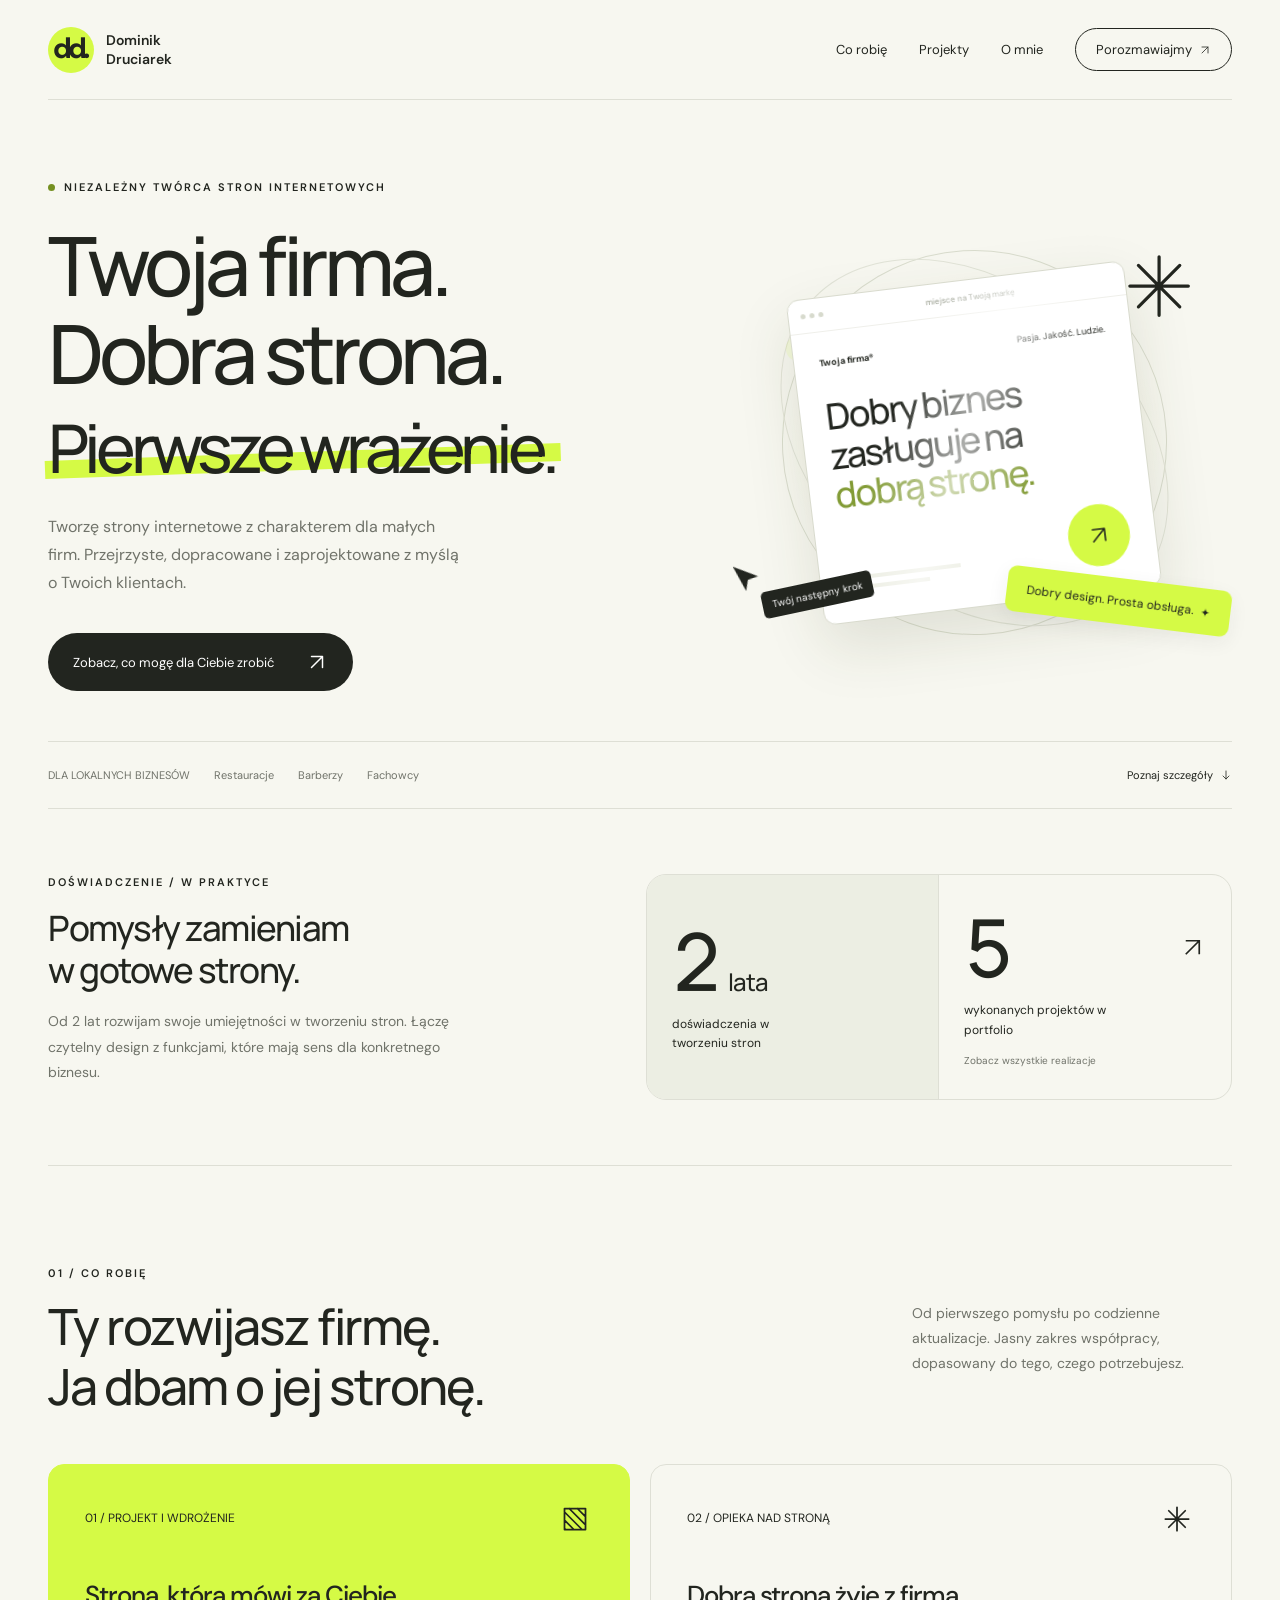
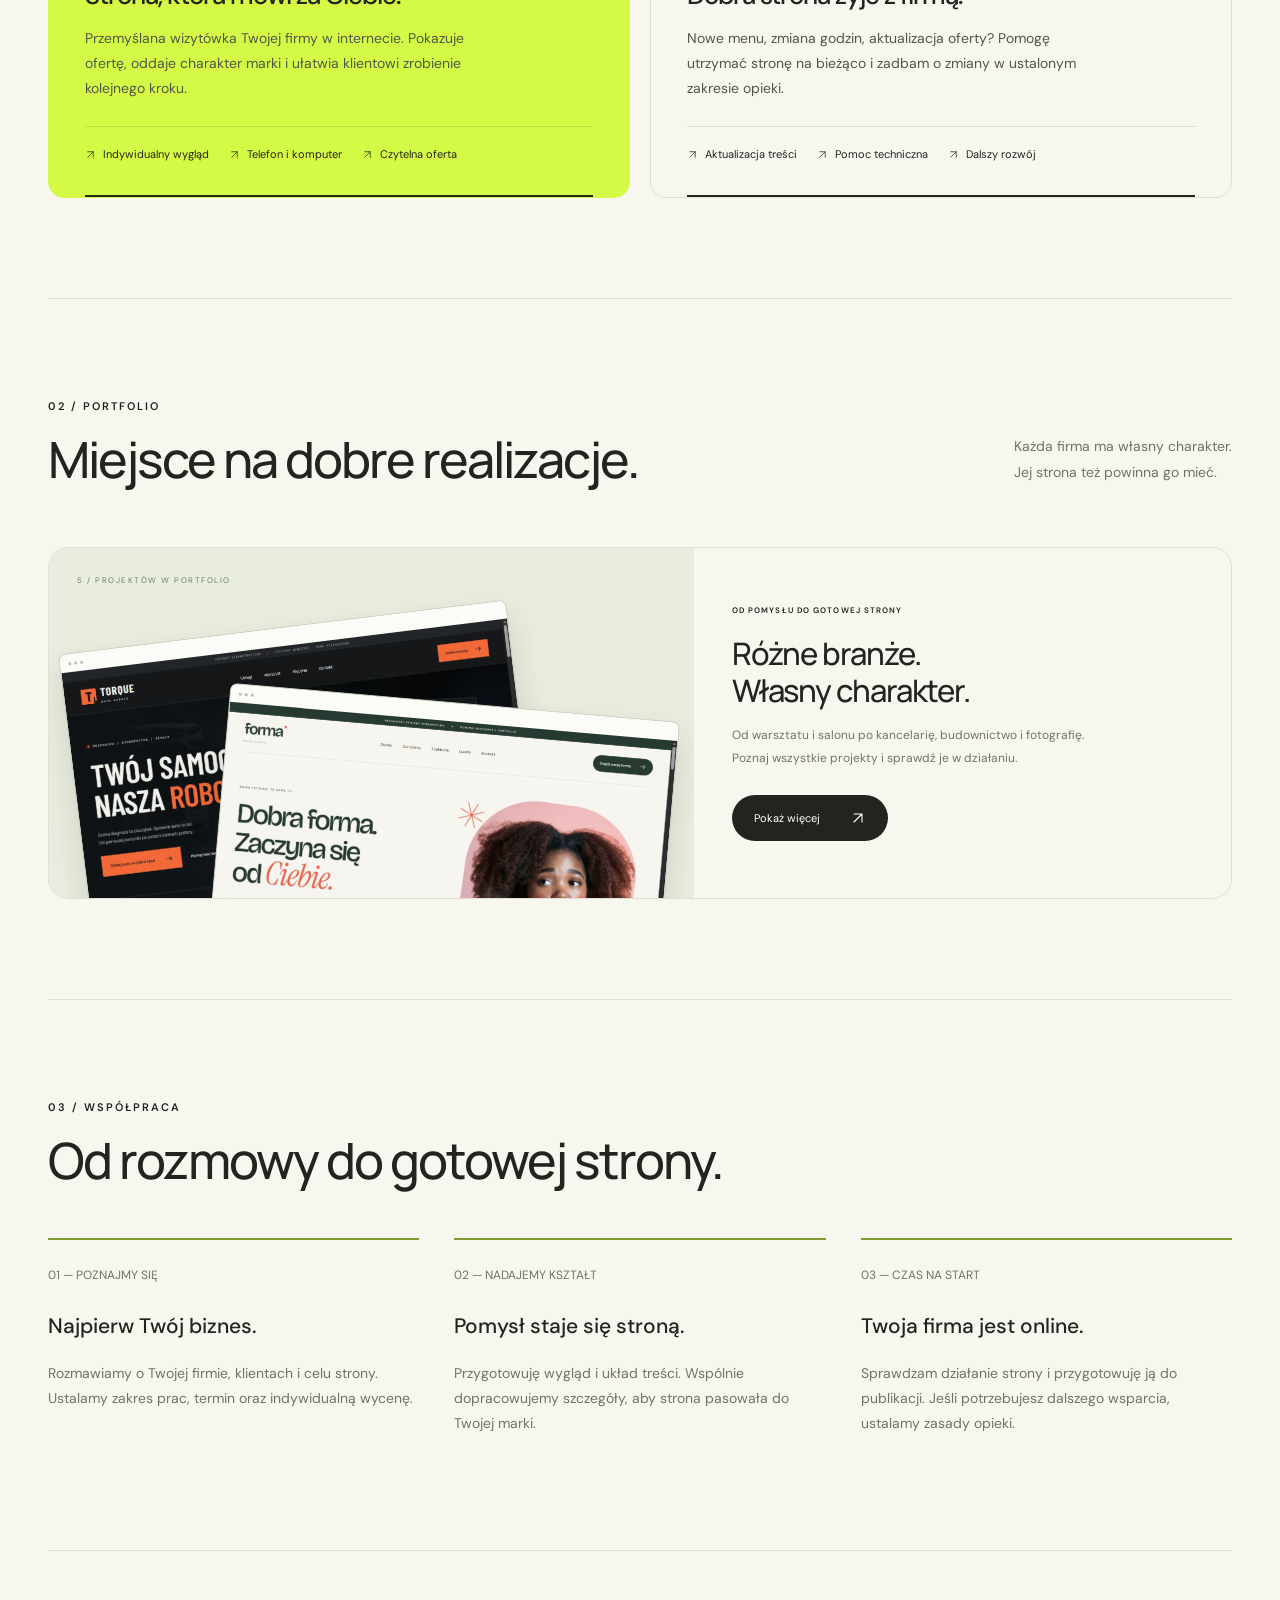
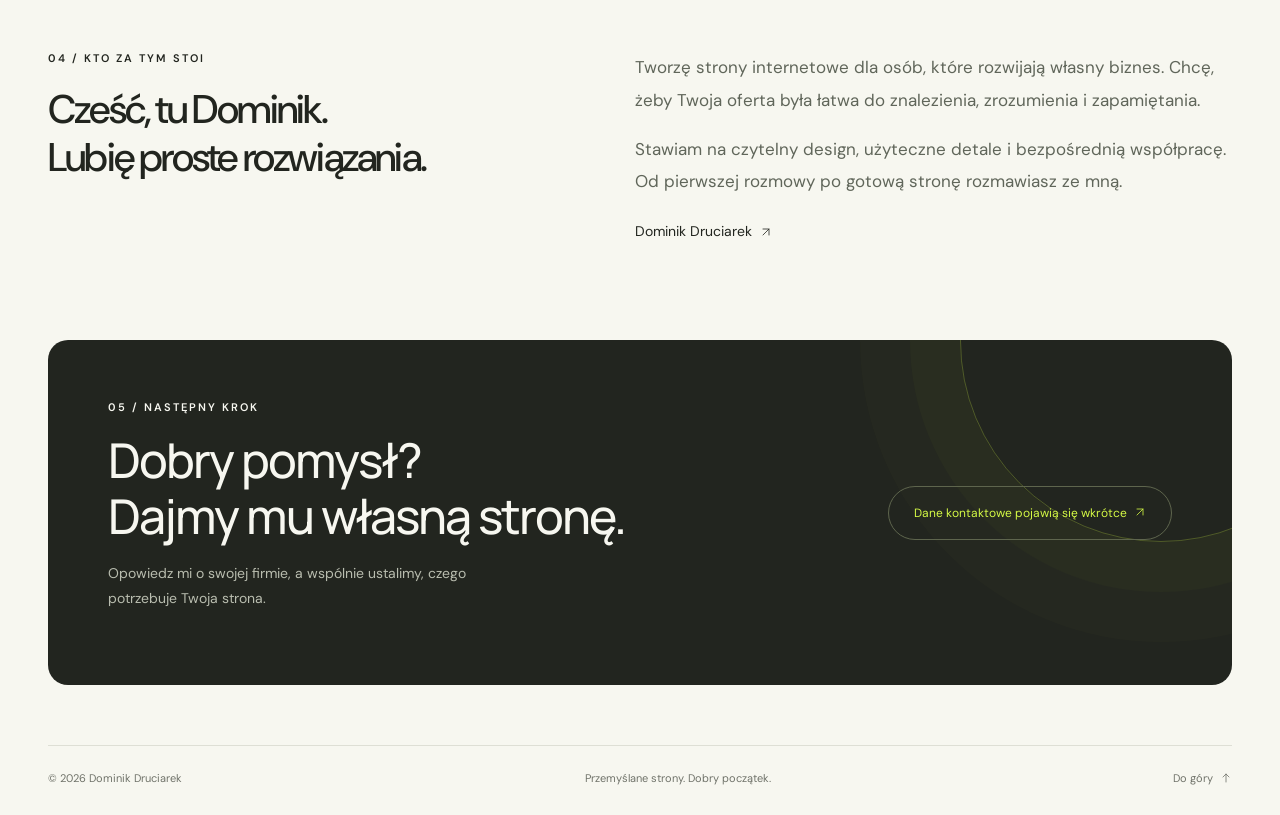
==== commit 5ccc5909: "Add files via upload" ====
--- a/index.html
+++ b/index.html
@@ -1,7 +1,8 @@
 <!doctype html>
 <html lang="pl"><head><meta charset="UTF-8"><meta name="viewport" content="width=device-width, initial-scale=1"><meta name="description" content="Dominik Druciarek — przemyślane strony internetowe dla restauracji, barberów i lokalnych firm. Projekt, wdrożenie i opieka nad stroną."><title>Dominik Druciarek — strony z charakterem</title><link rel="icon" href="data:image/svg+xml,%3Csvg xmlns='http://www.w3.org/2000/svg' viewBox='0 0 64 64'%3E%3Crect width='64' height='64' rx='18' fill='%23d5fa45'/%3E%3Ctext x='10' y='44' font-size='35' font-family='Arial' font-weight='bold'%3Edd%3C/text%3E%3C/svg%3E"><link rel="stylesheet" href="styles.css"></head><body><div class="wrap"><header><a class="brand" href="#start" aria-label="Dominik Druciarek, początek strony"><span class="logo">dd.</span><span>Dominik<br>Druciarek</span></a><nav aria-label="Menu główne"><a href="#oferta">Co robię</a><a href="#projekty">Projekty</a><a href="#o-mnie">O mnie</a><a class="nav-contact" href="#kontakt">Porozmawiajmy <svg xmlns="http://www.w3.org/2000/svg" viewBox="0 0 24 24" class="vector-icon" fill="none" stroke="currentColor" stroke-width="1.6" stroke-linecap="round" stroke-linejoin="round" aria-hidden="true" focusable="false" ><path d="M6 18 18 6M6 6h12v12"/></svg></a></nav></header><main><div class="hero" id="start"><div class="eyebrow reveal"><span class="dot"></span> Niezależny twórca stron internetowych</div><div class="hero-grid"><div class="reveal"><h1 aria-label="Twoja firma. Dobra strona. Pierwsze wrażenie."><span class="headline-line" aria-hidden="true"><span>Twoja firma.</span></span><span class="headline-line" aria-hidden="true"><span>Dobra strona.</span></span><span class="headline-line" aria-hidden="true"><span class="highlight">Pierwsze wrażenie.</span></span></h1><p class="intro">Tworzę strony internetowe z charakterem dla małych firm. Przejrzyste, dopracowane i zaprojektowane z myślą o Twoich klientach.</p><a class="button" href="#oferta">Zobacz, co mogę dla Ciebie zrobić <span class="arrow"><svg xmlns="http://www.w3.org/2000/svg" viewBox="0 0 24 24" class="vector-icon" fill="none" stroke="currentColor" stroke-width="1.6" stroke-linecap="round" stroke-linejoin="round" aria-hidden="true" focusable="false" ><path d="M6 18 18 6M6 6h12v12"/></svg></span></a></div><div class="art reveal" aria-label="Artystyczna wizualizacja projektu strony internetowej"><div class="orbit"></div><div class="spark" aria-hidden="true"><svg xmlns="http://www.w3.org/2000/svg" viewBox="0 0 24 24" class="vector-icon" fill="none" stroke="currentColor" stroke-width="1.6" stroke-linecap="round" stroke-linejoin="round" aria-hidden="true" focusable="false" ><path d="M12 2v20M2 12h20M4.93 4.93l14.14 14.14M4.93 19.07 19.07 4.93"/></svg></div><div class="browser-card"><div class="bar"><i></i><i></i><i></i><span>miejsce na Twoją markę</span></div><div class="mini"><div class="mini-top"><b>Twoja firma®</b><span>Pasja. Jakość. Ludzie.</span></div><h2>Dobry biznes<br>zasługuje na<br><em>dobrą stronę.</em></h2><div class="mini-bottom"><div><div class="mini-line"></div><div class="mini-line" style="width:84px"></div></div><div class="mini-circle"><svg xmlns="http://www.w3.org/2000/svg" viewBox="0 0 24 24" class="vector-icon" fill="none" stroke="currentColor" stroke-width="1.6" stroke-linecap="round" stroke-linejoin="round" aria-hidden="true" focusable="false" ><path d="M6 18 18 6M6 6h12v12"/></svg></div></div></div></div><div class="cursor" aria-hidden="true"><svg xmlns="http://www.w3.org/2000/svg" viewBox="0 0 24 24" class="vector-icon" fill="none" stroke="currentColor" stroke-width="1.6" stroke-linecap="round" stroke-linejoin="round" aria-hidden="true" focusable="false" ><path d="m3 2 17 11-8 1-3 8Z" fill="currentColor" stroke="none"/></svg><span>Twój następny krok</span></div><div class="floating-tag">Dobry design. Prosta obsługa. <svg xmlns="http://www.w3.org/2000/svg" viewBox="0 0 24 24" class="vector-icon" fill="none" stroke="currentColor" stroke-width="1.6" stroke-linecap="round" stroke-linejoin="round" aria-hidden="true" focusable="false" ><path d="M12 2c0 6 4 10 10 10-6 0-10 4-10 10 0-6-4-10-10-10 6 0 10-4 10-10Z" fill="currentColor" stroke="none"/></svg></div></div></div><div class="hero-foot"><div class="industries"><span>DLA LOKALNYCH BIZNESÓW</span><span>Restauracje</span><span>Barberzy</span><span>Fachowcy</span></div><a class="scroll" href="#oferta">Poznaj szczegóły <svg xmlns="http://www.w3.org/2000/svg" viewBox="0 0 24 24" class="vector-icon" fill="none" stroke="currentColor" stroke-width="1.6" stroke-linecap="round" stroke-linejoin="round" aria-hidden="true" focusable="false" ><path d="M12 4v16m-6-6 6 6 6-6"/></svg></a></div></div>
-<section id="oferta"><div class="section-top"><div><div class="eyebrow">01 / Co robię</div><h2>Ty rozwijasz firmę.<br>Ja dbam o jej stronę.</h2></div><p>Od pierwszego pomysłu po codzienne aktualizacje. Jasny zakres współpracy, dopasowany do tego, czego potrzebujesz.</p></div><div class="services"><article class="service"><div class="service-head"><span>01 / PROJEKT I WDROŻENIE</span><span class="icon" aria-hidden="true"><svg xmlns="http://www.w3.org/2000/svg" viewBox="0 0 24 24" class="vector-icon" fill="none" stroke="currentColor" stroke-width="1.6" stroke-linecap="round" stroke-linejoin="round" aria-hidden="true" focusable="false" ><path d="M3 3h18v18H3zM3 10l7-7M3 17 17 3M6 21 21 6M13 21l8-8M20 21l1-1"/></svg></span></div><h3>Strona, która mówi za Ciebie.</h3><p>Przemyślana wizytówka Twojej firmy w internecie. Pokazuje ofertę, oddaje charakter marki i ułatwia klientowi zrobienie kolejnego kroku.</p><ul><li><svg xmlns="http://www.w3.org/2000/svg" viewBox="0 0 24 24" class="vector-icon" fill="none" stroke="currentColor" stroke-width="1.6" stroke-linecap="round" stroke-linejoin="round" aria-hidden="true" focusable="false" ><path d="M6 18 18 6M6 6h12v12"/></svg>Indywidualny wygląd</li><li><svg xmlns="http://www.w3.org/2000/svg" viewBox="0 0 24 24" class="vector-icon" fill="none" stroke="currentColor" stroke-width="1.6" stroke-linecap="round" stroke-linejoin="round" aria-hidden="true" focusable="false" ><path d="M6 18 18 6M6 6h12v12"/></svg>Telefon i komputer</li><li><svg xmlns="http://www.w3.org/2000/svg" viewBox="0 0 24 24" class="vector-icon" fill="none" stroke="currentColor" stroke-width="1.6" stroke-linecap="round" stroke-linejoin="round" aria-hidden="true" focusable="false" ><path d="M6 18 18 6M6 6h12v12"/></svg>Czytelna oferta</li></ul></article><article class="service"><div class="service-head"><span>02 / OPIEKA NAD STRONĄ</span><span class="icon" aria-hidden="true"><svg xmlns="http://www.w3.org/2000/svg" viewBox="0 0 24 24" class="vector-icon" fill="none" stroke="currentColor" stroke-width="1.6" stroke-linecap="round" stroke-linejoin="round" aria-hidden="true" focusable="false" ><path d="M12 2v20M2 12h20M4.93 4.93l14.14 14.14M4.93 19.07 19.07 4.93"/></svg></span></div><h3>Dobra strona żyje z firmą.</h3><p>Nowe menu, zmiana godzin, aktualizacja oferty? Pomogę utrzymać stronę na bieżąco i zadbam o zmiany w ustalonym zakresie opieki.</p><ul><li><svg xmlns="http://www.w3.org/2000/svg" viewBox="0 0 24 24" class="vector-icon" fill="none" stroke="currentColor" stroke-width="1.6" stroke-linecap="round" stroke-linejoin="round" aria-hidden="true" focusable="false" ><path d="M6 18 18 6M6 6h12v12"/></svg>Aktualizacja treści</li><li><svg xmlns="http://www.w3.org/2000/svg" viewBox="0 0 24 24" class="vector-icon" fill="none" stroke="currentColor" stroke-width="1.6" stroke-linecap="round" stroke-linejoin="round" aria-hidden="true" focusable="false" ><path d="M6 18 18 6M6 6h12v12"/></svg>Pomoc techniczna</li><li><svg xmlns="http://www.w3.org/2000/svg" viewBox="0 0 24 24" class="vector-icon" fill="none" stroke="currentColor" stroke-width="1.6" stroke-linecap="round" stroke-linejoin="round" aria-hidden="true" focusable="false" ><path d="M6 18 18 6M6 6h12v12"/></svg>Dalszy rozwój</li></ul></article></div></section>
-<section id="projekty"><div class="section-top"><div><div class="eyebrow">02 / Portfolio</div><h2>Miejsce na dobre realizacje.</h2></div><p>Każda firma ma własny charakter.<br>Jej strona też powinna go mieć.</p></div><article class="projects-box project-showcase"><div class="project-stage"><span class="project-number">01 / WYBRANY PROJEKT</span><a class="project-preview" href="https://dominik201019.github.io/Torque-Auto-Serwis/" target="_blank" rel="noopener noreferrer" aria-label="Otwórz projekt TORQUE Auto Serwis w nowej karcie"><div class="preview-toolbar" aria-hidden="true"><span class="preview-dots"><i></i><i></i><i></i></span><span>torque — auto serwis</span><span><svg class="vector-icon" xmlns="http://www.w3.org/2000/svg" viewBox="0 0 24 24" fill="none" stroke="currentColor" stroke-width="1.6" stroke-linecap="round" stroke-linejoin="round" aria-hidden="true"><path d="M6 18 18 6M6 6h12v12"/></svg></span></div><img src="assets/torque-preview.png" alt="Zrzut strony TORQUE Auto Serwis: ciemny nagłówek, pomarańczowe przyciski i samochód sportowy" width="1265" height="712" loading="lazy"><span class="preview-open">Otwórz stronę <svg class="vector-icon" xmlns="http://www.w3.org/2000/svg" viewBox="0 0 24 24" fill="none" stroke="currentColor" stroke-width="1.6" stroke-linecap="round" stroke-linejoin="round" aria-hidden="true"><path d="M6 18 18 6M6 6h12v12"/></svg></span></a><span class="project-stage-note">Od pomysłu do działającej strony.</span></div><div class="project-description"><div class="eyebrow">MOTORYZACJA / PROJEKT KONCEPCYJNY</div><h3>TORQUE<br>Auto Serwis</h3><p>Wyrazista strona warsztatu samochodowego. Ciemna oprawa, pomarańczowy akcent i czytelna oferta, która prowadzi prosto do zgłoszenia.</p><ul class="project-tags" aria-label="Funkcje projektu"><li>Responsywny design</li><li>Kalkulator wyceny</li><li>Formularz demo</li><li>Animacje</li></ul><a class="button project-link" href="https://dominik201019.github.io/Torque-Auto-Serwis/" target="_blank" rel="noopener noreferrer">Zobacz projekt <svg class="vector-icon" xmlns="http://www.w3.org/2000/svg" viewBox="0 0 24 24" fill="none" stroke="currentColor" stroke-width="1.6" stroke-linecap="round" stroke-linejoin="round" aria-hidden="true"><path d="M6 18 18 6M6 6h12v12"/></svg></a></div></article></section>
+<section class="experience" id="doswiadczenie"><div class="experience-intro"><span class="eyebrow">DOŚWIADCZENIE / W PRAKTYCE</span><h2>Pomysły zamieniam<br>w gotowe strony.</h2><p>Od 2 lat rozwijam swoje umiejętności w tworzeniu stron. Łączę czytelny design z funkcjami, które mają sens dla konkretnego biznesu.</p></div><div class="experience-numbers"><div class="experience-stat"><strong aria-label="2 lata"><span class="count-number" data-count-target="2" aria-hidden="true">2</span><span aria-hidden="true"> lata</span></strong><span>doświadczenia w tworzeniu stron</span></div><a class="experience-stat" href="realizacje.html"><strong aria-label="5 projektów"><span class="count-number" data-project-count data-count-target="projects" aria-hidden="true">5</span><svg class="vector-icon" viewBox="0 0 24 24" fill="none" stroke="currentColor" stroke-width="1.5" aria-hidden="true"><path d="M6 18 18 6M6 6h12v12"/></svg></strong><span>wykonanych projektów w portfolio</span><small>Zobacz wszystkie realizacje</small></a></div></section><section id="oferta"><div class="section-top"><div><div class="eyebrow">01 / Co robię</div><h2>Ty rozwijasz firmę.<br>Ja dbam o jej stronę.</h2></div><p>Od pierwszego pomysłu po codzienne aktualizacje. Jasny zakres współpracy, dopasowany do tego, czego potrzebujesz.</p></div><div class="services"><article class="service"><div class="service-head"><span>01 / PROJEKT I WDROŻENIE</span><span class="icon" aria-hidden="true"><svg xmlns="http://www.w3.org/2000/svg" viewBox="0 0 24 24" class="vector-icon" fill="none" stroke="currentColor" stroke-width="1.6" stroke-linecap="round" stroke-linejoin="round" aria-hidden="true" focusable="false" ><path d="M3 3h18v18H3zM3 10l7-7M3 17 17 3M6 21 21 6M13 21l8-8M20 21l1-1"/></svg></span></div><h3>Strona, która mówi za Ciebie.</h3><p>Przemyślana wizytówka Twojej firmy w internecie. Pokazuje ofertę, oddaje charakter marki i ułatwia klientowi zrobienie kolejnego kroku.</p><ul><li><svg xmlns="http://www.w3.org/2000/svg" viewBox="0 0 24 24" class="vector-icon" fill="none" stroke="currentColor" stroke-width="1.6" stroke-linecap="round" stroke-linejoin="round" aria-hidden="true" focusable="false" ><path d="M6 18 18 6M6 6h12v12"/></svg>Indywidualny wygląd</li><li><svg xmlns="http://www.w3.org/2000/svg" viewBox="0 0 24 24" class="vector-icon" fill="none" stroke="currentColor" stroke-width="1.6" stroke-linecap="round" stroke-linejoin="round" aria-hidden="true" focusable="false" ><path d="M6 18 18 6M6 6h12v12"/></svg>Telefon i komputer</li><li><svg xmlns="http://www.w3.org/2000/svg" viewBox="0 0 24 24" class="vector-icon" fill="none" stroke="currentColor" stroke-width="1.6" stroke-linecap="round" stroke-linejoin="round" aria-hidden="true" focusable="false" ><path d="M6 18 18 6M6 6h12v12"/></svg>Czytelna oferta</li></ul></article><article class="service"><div class="service-head"><span>02 / OPIEKA NAD STRONĄ</span><span class="icon" aria-hidden="true"><svg xmlns="http://www.w3.org/2000/svg" viewBox="0 0 24 24" class="vector-icon" fill="none" stroke="currentColor" stroke-width="1.6" stroke-linecap="round" stroke-linejoin="round" aria-hidden="true" focusable="false" ><path d="M12 2v20M2 12h20M4.93 4.93l14.14 14.14M4.93 19.07 19.07 4.93"/></svg></span></div><h3>Dobra strona żyje z firmą.</h3><p>Nowe menu, zmiana godzin, aktualizacja oferty? Pomogę utrzymać stronę na bieżąco i zadbam o zmiany w ustalonym zakresie opieki.</p><ul><li><svg xmlns="http://www.w3.org/2000/svg" viewBox="0 0 24 24" class="vector-icon" fill="none" stroke="currentColor" stroke-width="1.6" stroke-linecap="round" stroke-linejoin="round" aria-hidden="true" focusable="false" ><path d="M6 18 18 6M6 6h12v12"/></svg>Aktualizacja treści</li><li><svg xmlns="http://www.w3.org/2000/svg" viewBox="0 0 24 24" class="vector-icon" fill="none" stroke="currentColor" stroke-width="1.6" stroke-linecap="round" stroke-linejoin="round" aria-hidden="true" focusable="false" ><path d="M6 18 18 6M6 6h12v12"/></svg>Pomoc techniczna</li><li><svg xmlns="http://www.w3.org/2000/svg" viewBox="0 0 24 24" class="vector-icon" fill="none" stroke="currentColor" stroke-width="1.6" stroke-linecap="round" stroke-linejoin="round" aria-hidden="true" focusable="false" ><path d="M6 18 18 6M6 6h12v12"/></svg>Dalszy rozwój</li></ul></article></div></section>
+<section id="projekty"><div class="section-top"><div><div class="eyebrow">02 / Portfolio</div><h2>Miejsce na dobre realizacje.</h2></div><p>Każda firma ma własny charakter.<br>Jej strona też powinna go mieć.</p></div><div class="projects-box portfolio-teaser"><a class="teaser-images" href="realizacje.html" aria-label="Zobacz wszystkie 5 realizacji"><span class="teaser-count"><span data-project-count>5</span> / PROJEKTÓW W PORTFOLIO</span><div class="teaser-window teaser-torque"><span class="teaser-bar"><i></i><i></i><i></i></span><img src="assets/torque-preview.png" alt="Podgląd TORQUE Auto Serwis" width="1265" height="712" loading="lazy"></div><div class="teaser-window teaser-forma"><span class="teaser-bar"><i></i><i></i><i></i></span><img src="assets/forma-preview.png" alt="Podgląd FORMA Hair Studio" width="1265" height="712" loading="lazy"></div></a><div class="teaser-copy"><span class="eyebrow">OD POMYSŁU DO GOTOWEJ STRONY</span><h3>Różne branże.<br>Własny charakter.</h3><p>Od warsztatu i salonu po kancelarię, budownictwo i fotografię. Poznaj wszystkie projekty i sprawdź je w działaniu.</p><a class="button" href="realizacje.html">Pokaż więcej <svg xmlns="http://www.w3.org/2000/svg" class="vector-icon" viewBox="0 0 24 24" fill="none" stroke="currentColor" stroke-width="1.6" stroke-linecap="round" stroke-linejoin="round" aria-hidden="true"><path d="M6 18 18 6M6 6h12v12"/></svg></a></div></div></section>
 <section id="wspolpraca"><div class="section-top"><div><div class="eyebrow">03 / Współpraca</div><h2>Od rozmowy do gotowej strony.</h2></div></div><div class="process"><article class="step"><span class="step-num">01 — POZNAJMY SIĘ</span><h3>Najpierw Twój biznes.</h3><p>Rozmawiamy o Twojej firmie, klientach i celu strony. Ustalamy zakres prac, termin oraz indywidualną wycenę.</p></article><article class="step"><span class="step-num">02 — NADAJEMY KSZTAŁT</span><h3>Pomysł staje się stroną.</h3><p>Przygotowuję wygląd i układ treści. Wspólnie dopracowujemy szczegóły, aby strona pasowała do Twojej marki.</p></article><article class="step"><span class="step-num">03 — CZAS NA START</span><h3>Twoja firma jest online.</h3><p>Sprawdzam działanie strony i przygotowuję ją do publikacji. Jeśli potrzebujesz dalszego wsparcia, ustalamy zasady opieki.</p></article></div></section>
 <section id="o-mnie" class="about"><div><div class="eyebrow">04 / Kto za tym stoi</div><h2>Cześć, tu Dominik.<br>Lubię proste rozwiązania.</h2></div><div><p>Tworzę strony internetowe dla osób, które rozwijają własny biznes. Chcę, żeby Twoja oferta była łatwa do znalezienia, zrozumienia i zapamiętania.</p><p>Stawiam na czytelny design, użyteczne detale i bezpośrednią współpracę. Od pierwszej rozmowy po gotową stronę rozmawiasz ze mną.</p><div class="signature">Dominik Druciarek <svg xmlns="http://www.w3.org/2000/svg" viewBox="0 0 24 24" class="vector-icon" fill="none" stroke="currentColor" stroke-width="1.6" stroke-linecap="round" stroke-linejoin="round" aria-hidden="true" focusable="false" ><path d="M6 18 18 6M6 6h12v12"/></svg></div></div></section>
-<div id="kontakt" class="contact"><div><div class="eyebrow">05 / Następny krok</div><h2>Dobry pomysł?<br>Dajmy mu własną stronę.</h2><p>Opowiedz mi o swojej firmie, a wspólnie ustalimy, czego potrzebuje Twoja strona.</p></div><div class="contact-status">Dane kontaktowe pojawią się wkrótce <svg xmlns="http://www.w3.org/2000/svg" viewBox="0 0 24 24" class="vector-icon" fill="none" stroke="currentColor" stroke-width="1.6" stroke-linecap="round" stroke-linejoin="round" aria-hidden="true" focusable="false" ><path d="M6 18 18 6M6 6h12v12"/></svg></div></div></main><footer><span>© <span id="year">2026</span> Dominik Druciarek</span><span>Przemyślane strony. Dobry początek.</span><a href="#start">Do góry <svg xmlns="http://www.w3.org/2000/svg" viewBox="0 0 24 24" class="vector-icon" fill="none" stroke="currentColor" stroke-width="1.6" stroke-linecap="round" stroke-linejoin="round" aria-hidden="true" focusable="false" ><path d="M12 20V4m-6 6 6-6 6 6"/></svg></a></footer></div><script src="script.js" defer></script></body></html>
+<div id="kontakt" class="contact"><div><div class="eyebrow">05 / Następny krok</div><h2>Dobry pomysł?<br>Dajmy mu własną stronę.</h2><p>Opowiedz mi o swojej firmie, a wspólnie ustalimy, czego potrzebuje Twoja strona.</p></div><div class="contact-status">Dane kontaktowe pojawią się wkrótce <svg xmlns="http://www.w3.org/2000/svg" viewBox="0 0 24 24" class="vector-icon" fill="none" stroke="currentColor" stroke-width="1.6" stroke-linecap="round" stroke-linejoin="round" aria-hidden="true" focusable="false" ><path d="M6 18 18 6M6 6h12v12"/></svg></div></div></main><footer><span>© <span id="year">2026</span> Dominik Druciarek</span><span>Przemyślane strony. Dobry początek.</span><a href="#start">Do góry <svg xmlns="http://www.w3.org/2000/svg" viewBox="0 0 24 24" class="vector-icon" fill="none" stroke="currentColor" stroke-width="1.6" stroke-linecap="round" stroke-linejoin="round" aria-hidden="true" focusable="false" ><path d="M12 20V4m-6 6 6-6 6 6"/></svg></a></footer></div><script src="projects.js" defer></script><script src="script.js" defer></script></body></html>
+
--- a/styles.css
+++ b/styles.css
@@ -58,4 +58,25 @@
 .preview-open{transition:opacity .25s ease,translate .35s cubic-bezier(.22,1,.36,1)}
 @media(hover:hover) and (pointer:fine){.project-preview:hover img,.project-preview:focus-visible img{transform:scale(1.035)}}
 @media(max-width:650px){.project-tags li{font-size:10px}}
-@media(prefers-reduced-motion:reduce){.project-preview img,.preview-open{transition:none}.project-preview:hover img,.project-preview:focus-visible img{transform:none}}+@media(prefers-reduced-motion:reduce){.project-preview img,.preview-open{transition:none}.project-preview:hover img,.project-preview:focus-visible img{transform:none}}
+.project-showcase+.project-showcase{margin-top:30px}.projects-box.project-forma{grid-template-columns:1fr 1.35fr}.project-forma .project-stage{background:#efe2df;order:2}.project-forma .project-description{order:1}.project-forma .project-preview{transform:rotate(2deg)}
+@media(max-width:900px){.projects-box.project-forma{grid-template-columns:1fr 1.15fr}}
+@media(max-width:650px){.projects-box.project-forma{grid-template-columns:1fr}.project-forma .project-stage{order:1}.project-forma .project-description{order:2}.project-showcase+.project-showcase{margin-top:22px}}
+
+/* Homepage preview and dedicated project gallery */
+.projects-box.portfolio-teaser{grid-template-columns:1.2fr 1fr;padding:0;gap:0;border:1px solid var(--line);border-radius:20px;background:transparent;overflow:hidden;min-height:0}.teaser-images{position:relative;display:block;height:350px;background:#e9eddf;overflow:hidden}.teaser-count{position:absolute;top:27px;left:28px;font-size:8px;letter-spacing:1.5px;color:#717d65}.teaser-window{position:absolute;width:70%;background:white;box-shadow:0 15px 30px #28322325;border:1px solid #cbd1c0;border-radius:7px;overflow:hidden;transition:transform .6s cubic-bezier(.22,1,.36,1)}.teaser-window img{display:block;width:100%;height:auto;aspect-ratio:1265/712;object-fit:cover}.teaser-torque{top:78px;left:24px;transform:rotate(-7deg)}.teaser-forma{top:154px;right:24px;transform:rotate(5deg)}.teaser-bar{height:18px;background:#fbfcf8;display:flex;align-items:center;gap:3px;padding:0 8px}.teaser-bar i{width:3px;height:3px;background:#b7c0aa;border-radius:50%}.teaser-copy{padding:38px;align-self:center}.teaser-copy .eyebrow{font-size:8px;letter-spacing:1.1px}.projects-box .teaser-copy h3{font:500 31px/1.2 Manrope,sans-serif;letter-spacing:-1.1px;margin:20px 0 15px}.projects-box .teaser-copy p{font-size:12px;line-height:1.9;margin-bottom:25px}.teaser-copy .button{font-size:11px;padding:15px 22px;gap:30px}.teaser-copy .vector-icon{width:16px;height:16px}
+@media(hover:hover) and (pointer:fine){.teaser-images:hover .teaser-torque{transform:translateY(-5px) rotate(-5deg)}.teaser-images:hover .teaser-forma{transform:translateY(-7px) rotate(3deg)}}
+.work-page header nav [aria-current=page]{text-decoration:underline;text-underline-offset:6px}.works-intro{padding:45px 0 55px}.back-home{display:inline-flex;align-items:center;gap:12px;font-size:11px;color:var(--muted);margin-bottom:55px}.back-home>span{font-size:20px}.works-heading{display:flex;justify-content:space-between;gap:50px;align-items:end}.works-heading h1{font:500 clamp(45px,5.6vw,76px)/1.1 Manrope,sans-serif;letter-spacing:-3.5px;margin:20px 0 0}.works-heading .highlight:after{height:15px}.works-intro-copy{max-width:315px}.works-intro-copy p{font-size:13px;line-height:1.9;color:var(--muted);margin:0 0 27px}.works-intro-copy>span{font-size:8px;letter-spacing:1.2px;color:#8b927e}.works-grid{display:grid;grid-template-columns:1fr 1fr;gap:28px;align-items:start}.work-card{border:1px solid var(--line);border-radius:16px;overflow:hidden;background:#fafaf5;min-width:0}.work-visual{display:block;background:#e7ecdf;padding:25px 25px 32px;overflow:hidden}.work-forma .work-visual{background:#efe1df}.work-visual-top{display:flex;justify-content:space-between;align-items:center;gap:15px;font-size:8px;letter-spacing:1px;margin-bottom:25px;color:#75806c}.work-open{display:flex;align-items:center;gap:8px;font-size:8px;letter-spacing:0}.work-open .vector-icon{width:11px;height:11px}.work-window{border-radius:7px;overflow:hidden;border:1px solid #adb5a750;box-shadow:0 15px 25px #273a321b;transform:rotate(-2deg);background:#151719}.work-forma .work-window{transform:rotate(2deg);background:#f7f5ef}.work-window img{display:block;width:100%;height:auto;aspect-ratio:1265/712;object-fit:cover;transition:transform .75s cubic-bezier(.22,1,.36,1)}.work-info{padding:30px}.work-title{display:flex;align-items:center;justify-content:space-between;gap:20px}.work-title h2{font:500 35px/1.12 Manrope,sans-serif;letter-spacing:-1.5px;margin:0}.work-title h2>span{display:block;font-size:23px;letter-spacing:-.8px;margin-top:5px}.work-type{font-size:7px;letter-spacing:1px;line-height:1.8;color:var(--muted);text-align:right}.work-info>p{font-size:12px;line-height:1.9;color:var(--muted);margin:22px 0}.work-info .project-tags{margin:0 0 26px;gap:7px}.work-info .project-tags li{font-size:9px;padding:7px 10px}.work-link{font-size:11px;padding:15px 21px;gap:30px}.work-link .vector-icon{width:16px;height:16px}.works-bottom{display:flex;align-items:center;justify-content:space-between;gap:30px;border-radius:16px;background:var(--lime);padding:40px;margin:60px 0}.works-bottom h2{font:500 34px/1.2 Manrope,sans-serif;letter-spacing:-1.3px;margin:15px 0 0}.works-bottom .eyebrow{font-size:8px;letter-spacing:1.2px}.works-bottom .button{font-size:11px;padding:16px 22px;gap:30px}.works-bottom .vector-icon{width:16px;height:16px}.works-motion .page-reveal{opacity:0;translate:0 23px;transition:opacity .8s,translate .8s cubic-bezier(.16,1,.3,1)}.works-motion .page-reveal.is-visible{opacity:1;translate:0 0}
+@media(hover:hover) and (pointer:fine){.work-visual:hover .work-window img{transform:scale(1.035)}}
+@media(max-width:900px){.teaser-copy{padding:28px}.projects-box .teaser-copy h3{font-size:27px}.teaser-images{height:330px}.teaser-window{width:75%}.teaser-torque{left:15px}.teaser-forma{right:15px}.work-info{padding:25px}.work-visual{padding:22px}.works-heading{gap:30px}.works-intro-copy{max-width:260px}.work-title h2{font-size:31px}.work-type{font-size:6px}.works-grid{gap:20px}}
+@media(max-width:650px){.projects-box.portfolio-teaser{grid-template-columns:1fr}.teaser-images{height:290px}.teaser-count{top:23px;left:24px;font-size:7px}.teaser-torque{top:68px;left:18px;width:72%}.teaser-forma{top:132px;right:18px;width:72%}.teaser-copy{padding:28px 25px 32px}.projects-box .teaser-copy h3{font-size:29px}.teaser-copy .eyebrow{font-size:7px}.projects-box .teaser-copy p{font-size:12px}.works-intro{padding:27px 0 35px}.back-home{font-size:10px;margin-bottom:35px}.works-heading{display:block}.works-heading h1{font-size:44px;letter-spacing:-2.5px}.works-intro-copy{max-width:100%;margin-top:25px}.works-intro-copy p{font-size:12px;margin-bottom:20px}.works-intro-copy>span{font-size:7px}.works-grid{grid-template-columns:1fr;gap:25px}.work-visual{padding:23px 21px 28px}.work-visual-top{font-size:7px;margin-bottom:22px}.work-open{font-size:7px}.work-info{padding:25px}.work-title h2{font-size:33px}.work-title h2>span{font-size:22px}.work-type{font-size:6px}.work-info>p{font-size:12px}.work-info .project-tags li{font-size:9px}.works-bottom{display:block;padding:28px;margin:35px 0}.works-bottom h2{font-size:30px}.works-bottom .button{margin-top:25px}.works-bottom .eyebrow{font-size:7px}.work-page header nav a[aria-current=page]{display:inline}.work-page header nav{gap:15px}.work-page header nav .nav-contact{font-size:11px;padding:10px 13px}}
+@media(prefers-reduced-motion:reduce){.works-motion .page-reveal{opacity:1;translate:none}.work-window img,.teaser-window{transition:none}.work-visual:hover .work-window img{transform:none}}
+/* Experience and portfolio catalogue */
+.experience{display:grid;grid-template-columns:1fr 1.1fr;gap:65px;align-items:center;padding:65px 0}.experience-intro h2{font:500 35px/1.2 Manrope,sans-serif;letter-spacing:-1.5px;margin:18px 0}.experience-intro p{font-size:14px;line-height:1.8;color:var(--muted);max-width:410px}.experience-numbers{display:grid;grid-template-columns:1fr 1fr;border:1px solid var(--line);border-radius:20px;overflow:hidden}.experience-stat{padding:32px 25px;display:flex;flex-direction:column;justify-content:center;gap:14px;min-width:0}.experience-stat:first-child{background:#eceee3;border-right:1px solid var(--line)}.experience-stat strong{font:500 80px/1 Manrope,sans-serif;letter-spacing:-5px;display:flex;align-items:baseline;gap:7px}.experience-stat strong>span:not([data-project-count]){font-size:24px;letter-spacing:-1px}.experience-stat strong .vector-icon{width:27px;height:27px;margin-left:auto;align-self:center;transition:transform .3s}.experience-stat>span{font-size:12px;line-height:1.6;max-width:150px}.experience-stat small{font-size:10px;color:var(--muted)}a.experience-stat:hover{background:var(--lime)}a.experience-stat:hover svg{transform:translate(3px,-3px)}.folio-intro{padding:40px 0 0}.folio-intro .back-home{margin-bottom:45px}.folio-heading{display:grid;grid-template-columns:1.55fr .65fr;gap:60px;align-items:end}.folio-heading h1{font:500 clamp(43px,5.6vw,78px)/1.12 Manrope,sans-serif;letter-spacing:-4px;margin:22px 0 20px}.folio-heading .eyebrow{font-size:10px;letter-spacing:1.6px}.folio-intro-right{padding-bottom:15px}.folio-total{display:block;font:500 70px/1 Manrope,sans-serif;letter-spacing:-5px}.folio-intro-right>span:nth-child(2){display:block;font-size:9px;letter-spacing:1px;line-height:1.7;margin-top:15px}.folio-intro-right p{font-size:13px;color:var(--muted);line-height:1.8;max-width:260px;margin:20px 0 0}.folio-marquee{display:flex;align-items:center;justify-content:space-between;gap:20px;border-top:1px solid var(--line);border-bottom:1px solid var(--line);padding:23px 0;margin-top:50px;font-size:10px;letter-spacing:2px}.folio-marquee span+span:before{content:'+';color:#9aa288;font-size:18px;margin-right:30px}.folio-explorer{padding-top:45px}.folio-tools{display:grid;grid-template-columns:1fr auto;gap:20px;align-items:center}.folio-search{position:relative;display:flex;align-items:center;gap:16px;border:1px solid var(--line);border-radius:13px;background:#fffef9;padding:0 20px;min-height:62px;transition:border-color .2s,box-shadow .2s}.folio-search:focus-within{border-color:#889b48;box-shadow:0 0 0 3px #d5fa4533}.folio-search>svg{width:22px;height:22px;flex-shrink:0}.folio-search input{width:100%;min-width:0;font:14px 'DM Sans',sans-serif;border:0;outline:0;background:transparent;color:var(--ink);padding:18px 0}.folio-search input::placeholder{color:#8a8d80}.folio-search kbd{font:12px 'DM Sans';color:#9b9e90;border:1px solid #e1e2d8;border-radius:4px;padding:2px 7px}.folio-sort{font-size:11px;display:flex;align-items:center;gap:12px}.folio-sort>span{color:var(--muted)}.folio-sort select{background:transparent;border:1px solid var(--line);padding:18px 15px;font:12px 'DM Sans',sans-serif;color:var(--ink);border-radius:12px;cursor:pointer}.folio-filter-row{display:flex;justify-content:space-between;align-items:center;gap:20px;margin:23px 0 38px}.folio-filters{display:flex;flex-wrap:wrap;gap:8px}.folio-filters button{border:1px solid var(--line);border-radius:25px;background:transparent;padding:10px 15px;cursor:pointer;color:var(--ink);font-size:11px;transition:background .2s,border-color .2s}.folio-filters button[aria-pressed=true]{background:var(--ink);border-color:var(--ink);color:var(--paper)}.folio-filters button:hover{border-color:var(--ink)}.folio-filters button span{font-size:9px;margin-left:7px;opacity:.65}#project-results{font-size:10px;color:var(--muted);white-space:nowrap}.folio-grid{display:grid;grid-template-columns:1fr 1fr;gap:45px 28px;align-items:start}.folio-card{min-width:0}.folio-card:first-child{grid-column:1/-1;display:grid;grid-template-columns:1.35fr 1fr;border:1px solid var(--line);border-radius:20px;overflow:hidden;background:#fcfcf6}.folio-preview{display:block;background:var(--card-tint);padding:25px 28px 35px;position:relative;overflow:hidden;border-radius:17px;isolation:isolate}.folio-card:first-child .folio-preview{border-radius:0}.folio-preview-label{display:flex;justify-content:space-between;gap:15px;align-items:center;font-size:9px;letter-spacing:.6px;margin-bottom:28px;color:#555f50}.folio-preview-label>span:last-child{display:flex;gap:8px;align-items:center;letter-spacing:0}.folio-preview-label svg{width:12px;height:12px}.folio-browser{border:1px solid #20251f25;border-radius:8px;overflow:hidden;box-shadow:0 16px 30px #26301d24;transform:perspective(1000px) rotateX(3deg);transition:transform .65s cubic-bezier(.22,1,.36,1),box-shadow .65s;background:#fff}.folio-browser-bar{display:flex;align-items:center;justify-content:space-between;height:27px;padding:0 10px;background:#fafbf6;color:#8d9586;font-size:7px}.folio-browser-bar>span:first-child{display:flex;gap:4px}.folio-browser-bar i{height:4px;width:4px;display:block;background:#bec6b3;border-radius:50%}.folio-browser img{width:100%;display:block;height:auto;aspect-ratio:1265/712;object-fit:cover;object-position:top}.folio-hover{position:absolute;right:24px;bottom:20px;display:flex;align-items:center;gap:16px;padding:12px 17px;background:var(--lime);border-radius:30px;font-size:11px;box-shadow:0 5px 20px #22321420;opacity:0;transform:translateY(10px);transition:transform .3s,opacity .3s}.folio-hover svg{width:15px;height:15px}.folio-info{padding:25px 3px 0}.folio-card:first-child .folio-info{padding:35px;align-self:center}.folio-meta{display:flex;justify-content:space-between;gap:15px;font-size:9px;letter-spacing:.6px;text-transform:uppercase;color:var(--muted);margin-bottom:17px}.folio-meta>span:first-child{display:flex;gap:7px;align-items:center}.folio-meta>span:first-child:before{content:'';width:5px;height:5px;border-radius:50%;background:#8da64b}.folio-title{display:flex;justify-content:space-between;align-items:start;gap:15px}.folio-title h2{font:500 33px/1.15 Manrope,sans-serif;letter-spacing:-1.5px;margin:0}.folio-title h2>span{font:400 13px/1.5 'DM Sans';display:block;letter-spacing:0;color:var(--muted);margin-top:7px}.folio-title-arrow{width:38px;height:38px;border:1px solid var(--line);border-radius:50%;display:grid;place-items:center;flex-shrink:0;transition:background .25s,transform .25s}.folio-title-arrow svg{width:17px;height:17px}.folio-info>p{font-size:13px;line-height:1.85;color:var(--muted);margin:21px 0}.folio-info .project-tags{margin:20px 0 0;gap:7px}.folio-info .project-tags li{font-size:10px;padding:7px 10px;background:#f0f1e8;border:0}.folio-card[hidden]{display:none!important}.folio-empty{border:1px dashed #c8ceba;border-radius:20px;padding:65px 20px;text-align:center;background:#eff1e6}.folio-empty[hidden]{display:none}.empty-symbol{width:55px;height:55px;border-radius:50%;border:1px solid #bbc5a2;display:grid;place-items:center;margin:0 auto 25px;font-size:30px}.folio-empty h2{font:500 30px Manrope;letter-spacing:-1px}.folio-empty p{font-size:14px;line-height:1.9;color:var(--muted)}.folio-empty .button{margin-top:15px}.folio-note{font-size:10px;line-height:1.8;color:var(--muted);border-top:1px solid var(--line);padding-top:22px;margin-top:40px}.folio-outro{border-radius:20px;background:var(--ink);color:var(--paper);padding:50px;display:flex;align-items:center;justify-content:space-between;gap:35px;margin:70px 0 50px;overflow:hidden}.folio-outro h2{font:500 38px/1.25 Manrope;letter-spacing:-1.7px;margin:20px 0}.folio-outro h2 span{color:var(--lime)}.folio-outro p{font-size:13px;color:#b8c0aa}.folio-outro .eyebrow{font-size:9px;letter-spacing:1px;color:#aab19b}.folio-outro-link{width:100px;height:100px;border:1px solid #68725a;border-radius:50%;display:grid;place-items:center;flex-shrink:0;transition:background .3s,color .3s,transform .3s}.folio-outro-link svg{width:38px;height:38px}.folio-outro-link:hover{background:var(--lime);color:var(--ink);transform:rotate(7deg)}.sr-only{position:absolute;width:1px;height:1px;padding:0;margin:-1px;overflow:hidden;clip:rect(0,0,0,0);white-space:nowrap;border:0}.folio-page button:focus-visible,.folio-page select:focus-visible{outline:2px solid #8ca237;outline-offset:4px}
+@media(hover:hover) and (pointer:fine){.folio-preview:hover .folio-browser{transform:perspective(1000px) rotateX(0) translateY(-4px);box-shadow:0 22px 35px #26301d30}.folio-preview:hover .folio-hover,.folio-preview:focus-visible .folio-hover{opacity:1;transform:translateY(0)}.folio-title:hover .folio-title-arrow{background:var(--lime);transform:rotate(8deg)}}
+@media(max-width:1000px){.experience{gap:30px}.experience-intro h2{font-size:30px}.experience-stat{padding:28px 18px}.experience-stat strong{font-size:65px}.folio-heading{gap:30px}.folio-heading h1{letter-spacing:-2.5px}.folio-card:first-child{grid-template-columns:1.1fr 1fr}.folio-card:first-child .folio-info{padding:25px}.folio-preview{padding:22px 20px 28px}.folio-filter-row{display:block}.folio-filters{margin-bottom:15px}.folio-sort>span{display:none}.folio-marquee span+span:before{margin-right:15px}}
+@media(max-width:650px){.experience{grid-template-columns:1fr;gap:25px;padding:50px 0}.experience-intro h2{font-size:32px}.experience-intro p{font-size:14px}.experience-numbers{border-radius:15px}.experience-stat{padding:25px 20px}.experience-stat strong{font-size:68px}.experience-stat strong>span:not([data-project-count]){font-size:22px}.experience-stat>span{font-size:11px}.experience-stat small{font-size:9px}.folio-intro{padding-top:25px}.folio-intro .back-home{margin-bottom:35px}.folio-heading{display:block}.folio-heading h1{font-size:clamp(36px,9.5vw,52px);letter-spacing:-2.3px;margin-top:20px}.folio-heading .eyebrow{font-size:8px;letter-spacing:1px}.folio-intro-right{display:grid;grid-template-columns:60px 1fr;gap:0 20px;align-items:center;margin-top:30px;padding:0}.folio-total{font-size:60px;letter-spacing:-3px;grid-row:1/3}.folio-intro-right>span:nth-child(2){font-size:8px;letter-spacing:.7px;margin-top:0}.folio-intro-right p{font-size:12px;max-width:none;margin-top:10px}.folio-marquee{padding:18px 0;margin-top:30px;gap:12px;font-size:7px;letter-spacing:.6px;overflow:hidden}.folio-marquee span+span:before{font-size:12px;margin-right:10px}.folio-marquee span:last-child{display:none}.folio-explorer{padding-top:28px}.folio-tools{grid-template-columns:1fr;gap:13px}.folio-search{min-height:56px;padding:0 15px;gap:10px}.folio-search input{font-size:16px;padding:16px 0}.folio-search input::placeholder{font-size:12px}.folio-search kbd{display:none}.folio-sort{justify-content:space-between}.folio-sort>span{display:block}.folio-sort select{padding:10px 14px}.folio-filter-row{margin:18px 0 27px}.folio-filters{gap:7px}.folio-filters button{font-size:10px;padding:9px 12px}.folio-grid{grid-template-columns:1fr;gap:35px}.folio-card:first-child{display:block;grid-column:auto;border:0;border-radius:0;background:transparent}.folio-card:first-child .folio-preview{border-radius:15px}.folio-card:first-child .folio-info{padding:23px 2px 0}.folio-preview{padding:20px 20px 28px;border-radius:15px}.folio-preview-label{font-size:8px;margin-bottom:23px}.folio-preview-label>span:last-child{font-size:8px}.folio-browser-bar{font-size:6px;height:23px}.folio-hover{opacity:1;transform:none;right:17px;bottom:13px;font-size:10px;padding:10px 13px}.folio-info{padding-top:23px}.folio-meta{font-size:8px;margin-bottom:15px}.folio-title h2{font-size:31px}.folio-title h2>span{font-size:12px}.folio-info>p{font-size:13px;margin:18px 0}.folio-info .project-tags li{font-size:9px}.folio-note{font-size:10px;margin-top:30px}.folio-empty{padding:40px 20px}.folio-empty h2{font-size:25px}.folio-empty p{font-size:12px}.folio-empty .button{font-size:11px}.folio-outro{padding:30px 25px;margin:40px 0 30px;gap:20px;align-items:end}.folio-outro h2{font-size:26px;letter-spacing:-1px}.folio-outro .eyebrow{font-size:7px}.folio-outro p{font-size:12px}.folio-outro-link{width:48px;height:48px}.folio-outro-link svg{width:22px;height:22px}.folio-outro>div{min-width:0}.folio-outro h2 br{display:none}}
+@media(prefers-reduced-motion:reduce){.folio-browser,.folio-hover,.folio-title-arrow,.experience-stat svg,.folio-outro-link{transition:none}.folio-preview:hover .folio-browser{transform:none}}
+.experience-stat strong .count-number{font:inherit;letter-spacing:inherit;font-variant-numeric:tabular-nums;display:inline-block;min-width:.62em}.experience-stat strong .count-number[data-project-count]{min-width:.7em}.experience-numbers.is-counting .count-number{animation:counter-arrive .6s cubic-bezier(.2,.8,.2,1) both}@keyframes counter-arrive{from{opacity:.4;transform:translateY(10px)}to{opacity:1;transform:translateY(0)}}@media(prefers-reduced-motion:reduce){.experience-numbers.is-counting .count-number{animation:none}}
+.experience-stat strong>span.count-number{font:inherit;letter-spacing:inherit;font-variant-numeric:tabular-nums}
+.experience-numbers.is-counting .count-number{animation:none}.experience-stat strong>span.count-number.number-reel{height:1em;line-height:1;overflow:hidden;vertical-align:bottom}.number-reel-strip{display:block;will-change:transform;line-height:1}.number-reel-row{display:block;height:1em;line-height:1}
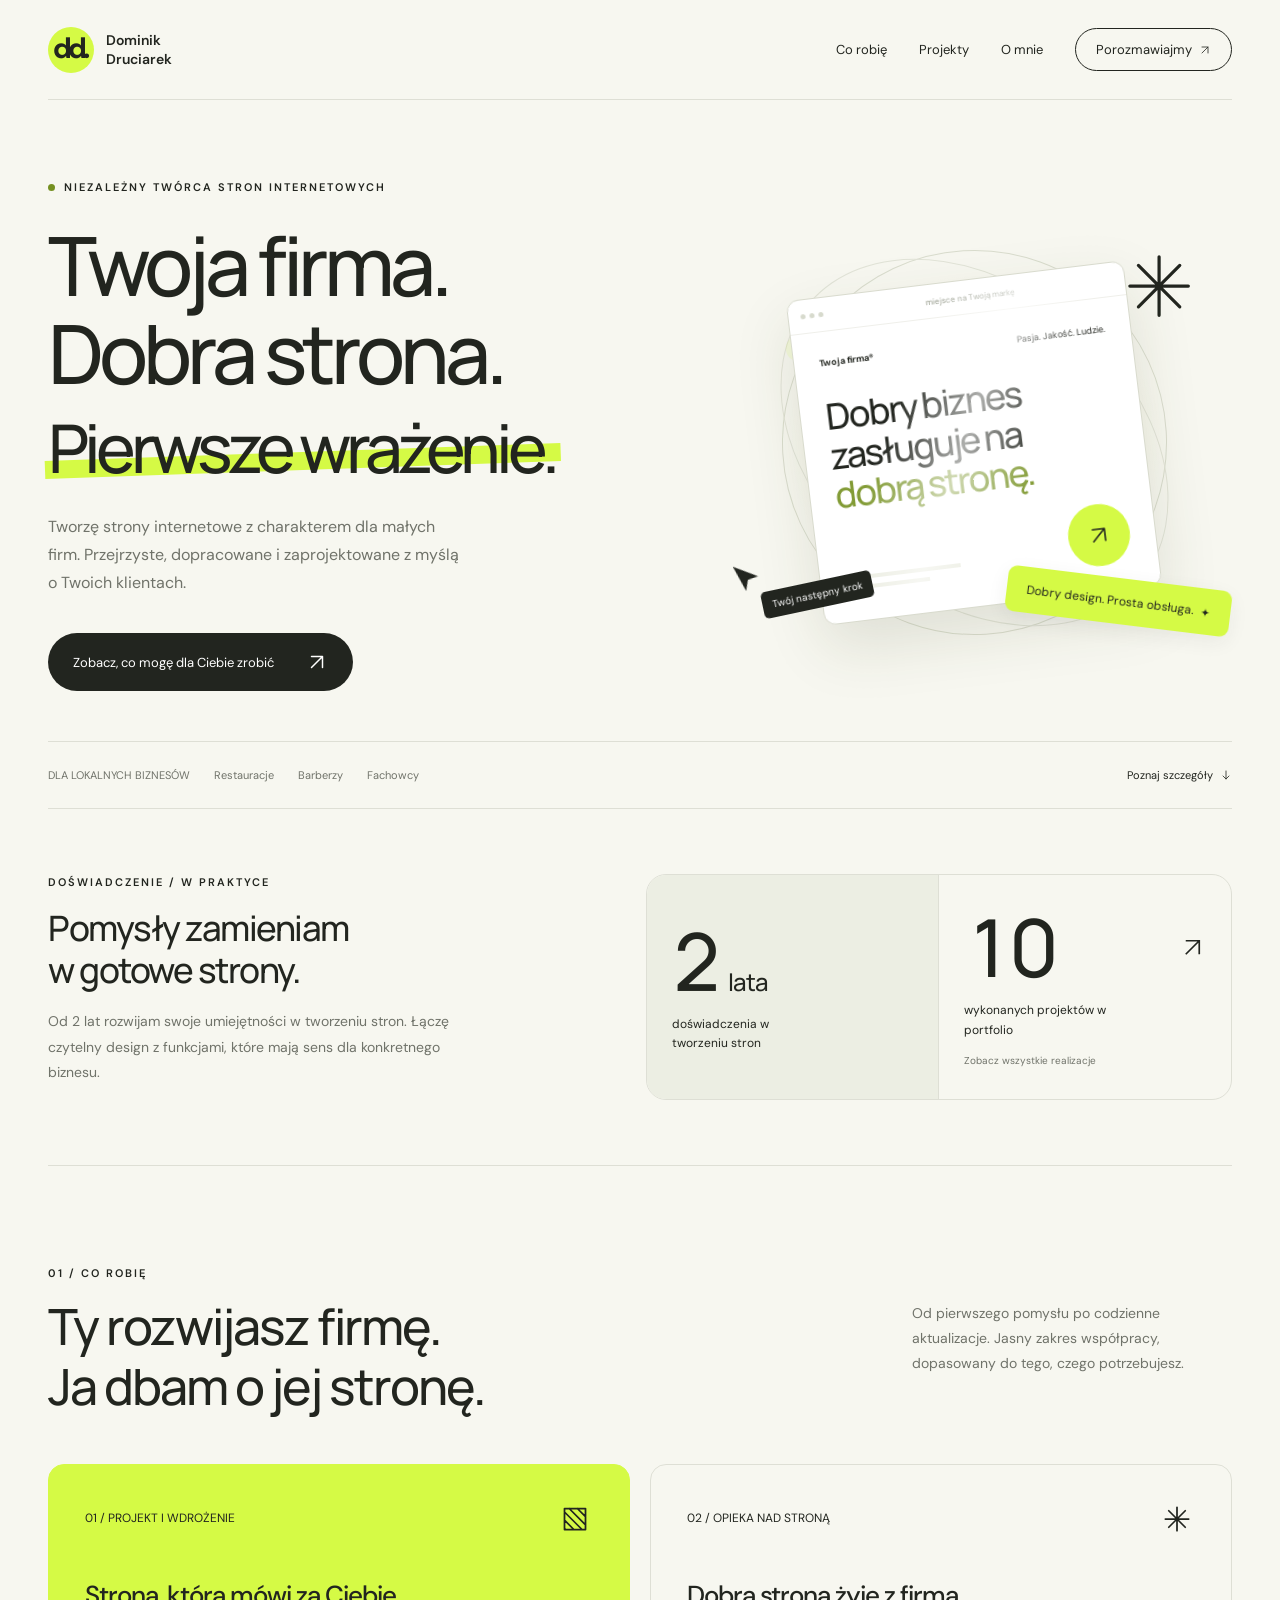
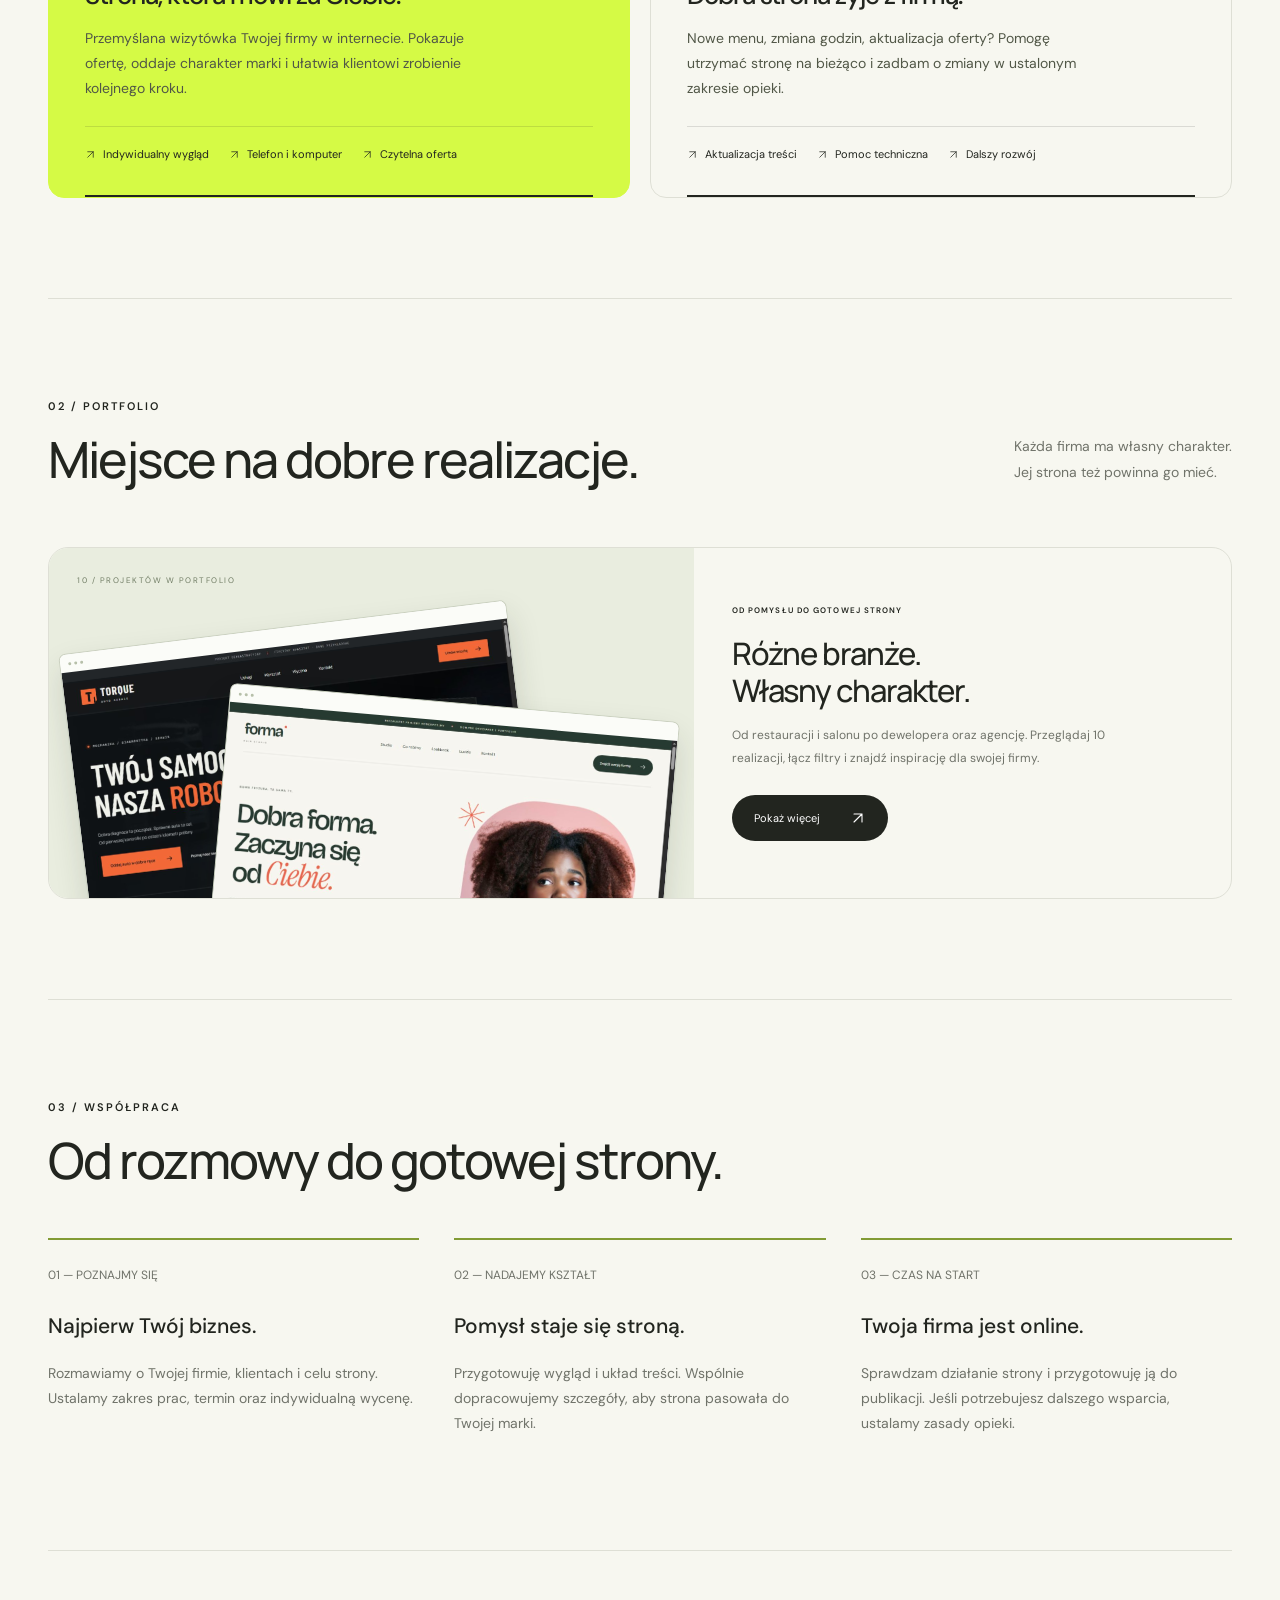
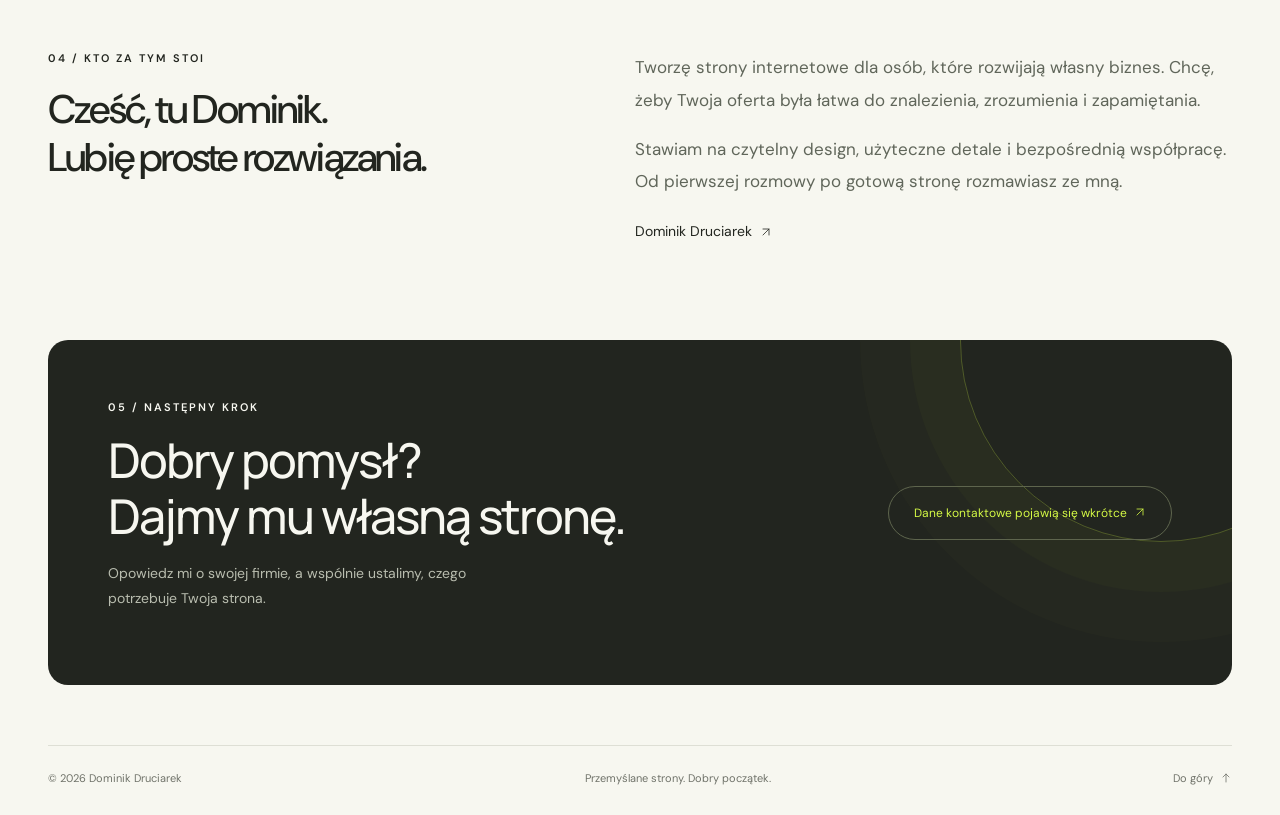
==== commit 54933dff: "Add files via upload" ====
--- a/index.html
+++ b/index.html
@@ -1,7 +1,7 @@
 <!doctype html>
-<html lang="pl"><head><meta charset="UTF-8"><meta name="viewport" content="width=device-width, initial-scale=1"><meta name="description" content="Dominik Druciarek — przemyślane strony internetowe dla restauracji, barberów i lokalnych firm. Projekt, wdrożenie i opieka nad stroną."><title>Dominik Druciarek — strony z charakterem</title><link rel="icon" href="data:image/svg+xml,%3Csvg xmlns='http://www.w3.org/2000/svg' viewBox='0 0 64 64'%3E%3Crect width='64' height='64' rx='18' fill='%23d5fa45'/%3E%3Ctext x='10' y='44' font-size='35' font-family='Arial' font-weight='bold'%3Edd%3C/text%3E%3C/svg%3E"><link rel="stylesheet" href="styles.css"></head><body><div class="wrap"><header><a class="brand" href="#start" aria-label="Dominik Druciarek, początek strony"><span class="logo">dd.</span><span>Dominik<br>Druciarek</span></a><nav aria-label="Menu główne"><a href="#oferta">Co robię</a><a href="#projekty">Projekty</a><a href="#o-mnie">O mnie</a><a class="nav-contact" href="#kontakt">Porozmawiajmy <svg xmlns="http://www.w3.org/2000/svg" viewBox="0 0 24 24" class="vector-icon" fill="none" stroke="currentColor" stroke-width="1.6" stroke-linecap="round" stroke-linejoin="round" aria-hidden="true" focusable="false" ><path d="M6 18 18 6M6 6h12v12"/></svg></a></nav></header><main><div class="hero" id="start"><div class="eyebrow reveal"><span class="dot"></span> Niezależny twórca stron internetowych</div><div class="hero-grid"><div class="reveal"><h1 aria-label="Twoja firma. Dobra strona. Pierwsze wrażenie."><span class="headline-line" aria-hidden="true"><span>Twoja firma.</span></span><span class="headline-line" aria-hidden="true"><span>Dobra strona.</span></span><span class="headline-line" aria-hidden="true"><span class="highlight">Pierwsze wrażenie.</span></span></h1><p class="intro">Tworzę strony internetowe z charakterem dla małych firm. Przejrzyste, dopracowane i zaprojektowane z myślą o Twoich klientach.</p><a class="button" href="#oferta">Zobacz, co mogę dla Ciebie zrobić <span class="arrow"><svg xmlns="http://www.w3.org/2000/svg" viewBox="0 0 24 24" class="vector-icon" fill="none" stroke="currentColor" stroke-width="1.6" stroke-linecap="round" stroke-linejoin="round" aria-hidden="true" focusable="false" ><path d="M6 18 18 6M6 6h12v12"/></svg></span></a></div><div class="art reveal" aria-label="Artystyczna wizualizacja projektu strony internetowej"><div class="orbit"></div><div class="spark" aria-hidden="true"><svg xmlns="http://www.w3.org/2000/svg" viewBox="0 0 24 24" class="vector-icon" fill="none" stroke="currentColor" stroke-width="1.6" stroke-linecap="round" stroke-linejoin="round" aria-hidden="true" focusable="false" ><path d="M12 2v20M2 12h20M4.93 4.93l14.14 14.14M4.93 19.07 19.07 4.93"/></svg></div><div class="browser-card"><div class="bar"><i></i><i></i><i></i><span>miejsce na Twoją markę</span></div><div class="mini"><div class="mini-top"><b>Twoja firma®</b><span>Pasja. Jakość. Ludzie.</span></div><h2>Dobry biznes<br>zasługuje na<br><em>dobrą stronę.</em></h2><div class="mini-bottom"><div><div class="mini-line"></div><div class="mini-line" style="width:84px"></div></div><div class="mini-circle"><svg xmlns="http://www.w3.org/2000/svg" viewBox="0 0 24 24" class="vector-icon" fill="none" stroke="currentColor" stroke-width="1.6" stroke-linecap="round" stroke-linejoin="round" aria-hidden="true" focusable="false" ><path d="M6 18 18 6M6 6h12v12"/></svg></div></div></div></div><div class="cursor" aria-hidden="true"><svg xmlns="http://www.w3.org/2000/svg" viewBox="0 0 24 24" class="vector-icon" fill="none" stroke="currentColor" stroke-width="1.6" stroke-linecap="round" stroke-linejoin="round" aria-hidden="true" focusable="false" ><path d="m3 2 17 11-8 1-3 8Z" fill="currentColor" stroke="none"/></svg><span>Twój następny krok</span></div><div class="floating-tag">Dobry design. Prosta obsługa. <svg xmlns="http://www.w3.org/2000/svg" viewBox="0 0 24 24" class="vector-icon" fill="none" stroke="currentColor" stroke-width="1.6" stroke-linecap="round" stroke-linejoin="round" aria-hidden="true" focusable="false" ><path d="M12 2c0 6 4 10 10 10-6 0-10 4-10 10 0-6-4-10-10-10 6 0 10-4 10-10Z" fill="currentColor" stroke="none"/></svg></div></div></div><div class="hero-foot"><div class="industries"><span>DLA LOKALNYCH BIZNESÓW</span><span>Restauracje</span><span>Barberzy</span><span>Fachowcy</span></div><a class="scroll" href="#oferta">Poznaj szczegóły <svg xmlns="http://www.w3.org/2000/svg" viewBox="0 0 24 24" class="vector-icon" fill="none" stroke="currentColor" stroke-width="1.6" stroke-linecap="round" stroke-linejoin="round" aria-hidden="true" focusable="false" ><path d="M12 4v16m-6-6 6 6 6-6"/></svg></a></div></div>
-<section class="experience" id="doswiadczenie"><div class="experience-intro"><span class="eyebrow">DOŚWIADCZENIE / W PRAKTYCE</span><h2>Pomysły zamieniam<br>w gotowe strony.</h2><p>Od 2 lat rozwijam swoje umiejętności w tworzeniu stron. Łączę czytelny design z funkcjami, które mają sens dla konkretnego biznesu.</p></div><div class="experience-numbers"><div class="experience-stat"><strong aria-label="2 lata"><span class="count-number" data-count-target="2" aria-hidden="true">2</span><span aria-hidden="true"> lata</span></strong><span>doświadczenia w tworzeniu stron</span></div><a class="experience-stat" href="realizacje.html"><strong aria-label="5 projektów"><span class="count-number" data-project-count data-count-target="projects" aria-hidden="true">5</span><svg class="vector-icon" viewBox="0 0 24 24" fill="none" stroke="currentColor" stroke-width="1.5" aria-hidden="true"><path d="M6 18 18 6M6 6h12v12"/></svg></strong><span>wykonanych projektów w portfolio</span><small>Zobacz wszystkie realizacje</small></a></div></section><section id="oferta"><div class="section-top"><div><div class="eyebrow">01 / Co robię</div><h2>Ty rozwijasz firmę.<br>Ja dbam o jej stronę.</h2></div><p>Od pierwszego pomysłu po codzienne aktualizacje. Jasny zakres współpracy, dopasowany do tego, czego potrzebujesz.</p></div><div class="services"><article class="service"><div class="service-head"><span>01 / PROJEKT I WDROŻENIE</span><span class="icon" aria-hidden="true"><svg xmlns="http://www.w3.org/2000/svg" viewBox="0 0 24 24" class="vector-icon" fill="none" stroke="currentColor" stroke-width="1.6" stroke-linecap="round" stroke-linejoin="round" aria-hidden="true" focusable="false" ><path d="M3 3h18v18H3zM3 10l7-7M3 17 17 3M6 21 21 6M13 21l8-8M20 21l1-1"/></svg></span></div><h3>Strona, która mówi za Ciebie.</h3><p>Przemyślana wizytówka Twojej firmy w internecie. Pokazuje ofertę, oddaje charakter marki i ułatwia klientowi zrobienie kolejnego kroku.</p><ul><li><svg xmlns="http://www.w3.org/2000/svg" viewBox="0 0 24 24" class="vector-icon" fill="none" stroke="currentColor" stroke-width="1.6" stroke-linecap="round" stroke-linejoin="round" aria-hidden="true" focusable="false" ><path d="M6 18 18 6M6 6h12v12"/></svg>Indywidualny wygląd</li><li><svg xmlns="http://www.w3.org/2000/svg" viewBox="0 0 24 24" class="vector-icon" fill="none" stroke="currentColor" stroke-width="1.6" stroke-linecap="round" stroke-linejoin="round" aria-hidden="true" focusable="false" ><path d="M6 18 18 6M6 6h12v12"/></svg>Telefon i komputer</li><li><svg xmlns="http://www.w3.org/2000/svg" viewBox="0 0 24 24" class="vector-icon" fill="none" stroke="currentColor" stroke-width="1.6" stroke-linecap="round" stroke-linejoin="round" aria-hidden="true" focusable="false" ><path d="M6 18 18 6M6 6h12v12"/></svg>Czytelna oferta</li></ul></article><article class="service"><div class="service-head"><span>02 / OPIEKA NAD STRONĄ</span><span class="icon" aria-hidden="true"><svg xmlns="http://www.w3.org/2000/svg" viewBox="0 0 24 24" class="vector-icon" fill="none" stroke="currentColor" stroke-width="1.6" stroke-linecap="round" stroke-linejoin="round" aria-hidden="true" focusable="false" ><path d="M12 2v20M2 12h20M4.93 4.93l14.14 14.14M4.93 19.07 19.07 4.93"/></svg></span></div><h3>Dobra strona żyje z firmą.</h3><p>Nowe menu, zmiana godzin, aktualizacja oferty? Pomogę utrzymać stronę na bieżąco i zadbam o zmiany w ustalonym zakresie opieki.</p><ul><li><svg xmlns="http://www.w3.org/2000/svg" viewBox="0 0 24 24" class="vector-icon" fill="none" stroke="currentColor" stroke-width="1.6" stroke-linecap="round" stroke-linejoin="round" aria-hidden="true" focusable="false" ><path d="M6 18 18 6M6 6h12v12"/></svg>Aktualizacja treści</li><li><svg xmlns="http://www.w3.org/2000/svg" viewBox="0 0 24 24" class="vector-icon" fill="none" stroke="currentColor" stroke-width="1.6" stroke-linecap="round" stroke-linejoin="round" aria-hidden="true" focusable="false" ><path d="M6 18 18 6M6 6h12v12"/></svg>Pomoc techniczna</li><li><svg xmlns="http://www.w3.org/2000/svg" viewBox="0 0 24 24" class="vector-icon" fill="none" stroke="currentColor" stroke-width="1.6" stroke-linecap="round" stroke-linejoin="round" aria-hidden="true" focusable="false" ><path d="M6 18 18 6M6 6h12v12"/></svg>Dalszy rozwój</li></ul></article></div></section>
-<section id="projekty"><div class="section-top"><div><div class="eyebrow">02 / Portfolio</div><h2>Miejsce na dobre realizacje.</h2></div><p>Każda firma ma własny charakter.<br>Jej strona też powinna go mieć.</p></div><div class="projects-box portfolio-teaser"><a class="teaser-images" href="realizacje.html" aria-label="Zobacz wszystkie 5 realizacji"><span class="teaser-count"><span data-project-count>5</span> / PROJEKTÓW W PORTFOLIO</span><div class="teaser-window teaser-torque"><span class="teaser-bar"><i></i><i></i><i></i></span><img src="assets/torque-preview.png" alt="Podgląd TORQUE Auto Serwis" width="1265" height="712" loading="lazy"></div><div class="teaser-window teaser-forma"><span class="teaser-bar"><i></i><i></i><i></i></span><img src="assets/forma-preview.png" alt="Podgląd FORMA Hair Studio" width="1265" height="712" loading="lazy"></div></a><div class="teaser-copy"><span class="eyebrow">OD POMYSŁU DO GOTOWEJ STRONY</span><h3>Różne branże.<br>Własny charakter.</h3><p>Od warsztatu i salonu po kancelarię, budownictwo i fotografię. Poznaj wszystkie projekty i sprawdź je w działaniu.</p><a class="button" href="realizacje.html">Pokaż więcej <svg xmlns="http://www.w3.org/2000/svg" class="vector-icon" viewBox="0 0 24 24" fill="none" stroke="currentColor" stroke-width="1.6" stroke-linecap="round" stroke-linejoin="round" aria-hidden="true"><path d="M6 18 18 6M6 6h12v12"/></svg></a></div></div></section>
+<html lang="pl"><head><meta charset="UTF-8"><meta name="viewport" content="width=device-width, initial-scale=1"><meta name="description" content="Dominik Druciarek — przemyślane strony internetowe dla restauracji, barberów i lokalnych firm. Projekt, wdrożenie i opieka nad stroną."><title>Dominik Druciarek — strony z charakterem</title><link rel="icon" href="data:image/svg+xml,%3Csvg xmlns='http://www.w3.org/2000/svg' viewBox='0 0 64 64'%3E%3Crect width='64' height='64' rx='18' fill='%23d5fa45'/%3E%3Ctext x='10' y='44' font-size='35' font-family='Arial' font-weight='bold'%3Edd%3C/text%3E%3C/svg%3E"><link rel="stylesheet" href="styles.css"><link rel="stylesheet" href="catalog-enhancements.css"></head><body><div class="wrap"><header><a class="brand" href="#start" aria-label="Dominik Druciarek, początek strony"><span class="logo">dd.</span><span>Dominik<br>Druciarek</span></a><nav aria-label="Menu główne"><a href="#oferta">Co robię</a><a href="#projekty">Projekty</a><a href="#o-mnie">O mnie</a><a class="nav-contact" href="#kontakt">Porozmawiajmy <svg xmlns="http://www.w3.org/2000/svg" viewBox="0 0 24 24" class="vector-icon" fill="none" stroke="currentColor" stroke-width="1.6" stroke-linecap="round" stroke-linejoin="round" aria-hidden="true" focusable="false" ><path d="M6 18 18 6M6 6h12v12"/></svg></a></nav></header><main><div class="hero" id="start"><div class="eyebrow reveal"><span class="dot"></span> Niezależny twórca stron internetowych</div><div class="hero-grid"><div class="reveal"><h1 aria-label="Twoja firma. Dobra strona. Pierwsze wrażenie."><span class="headline-line" aria-hidden="true"><span>Twoja firma.</span></span><span class="headline-line" aria-hidden="true"><span>Dobra strona.</span></span><span class="headline-line" aria-hidden="true"><span class="highlight">Pierwsze wrażenie.</span></span></h1><p class="intro">Tworzę strony internetowe z charakterem dla małych firm. Przejrzyste, dopracowane i zaprojektowane z myślą o Twoich klientach.</p><a class="button" href="#oferta">Zobacz, co mogę dla Ciebie zrobić <span class="arrow"><svg xmlns="http://www.w3.org/2000/svg" viewBox="0 0 24 24" class="vector-icon" fill="none" stroke="currentColor" stroke-width="1.6" stroke-linecap="round" stroke-linejoin="round" aria-hidden="true" focusable="false" ><path d="M6 18 18 6M6 6h12v12"/></svg></span></a></div><div class="art reveal" aria-label="Artystyczna wizualizacja projektu strony internetowej"><div class="orbit"></div><div class="spark" aria-hidden="true"><svg xmlns="http://www.w3.org/2000/svg" viewBox="0 0 24 24" class="vector-icon" fill="none" stroke="currentColor" stroke-width="1.6" stroke-linecap="round" stroke-linejoin="round" aria-hidden="true" focusable="false" ><path d="M12 2v20M2 12h20M4.93 4.93l14.14 14.14M4.93 19.07 19.07 4.93"/></svg></div><div class="browser-card"><div class="bar"><i></i><i></i><i></i><span>miejsce na Twoją markę</span></div><div class="mini"><div class="mini-top"><b>Twoja firma®</b><span>Pasja. Jakość. Ludzie.</span></div><h2>Dobry biznes<br>zasługuje na<br><em>dobrą stronę.</em></h2><div class="mini-bottom"><div><div class="mini-line"></div><div class="mini-line" style="width:84px"></div></div><div class="mini-circle"><svg xmlns="http://www.w3.org/2000/svg" viewBox="0 0 24 24" class="vector-icon" fill="none" stroke="currentColor" stroke-width="1.6" stroke-linecap="round" stroke-linejoin="round" aria-hidden="true" focusable="false" ><path d="M6 18 18 6M6 6h12v12"/></svg></div></div></div></div><div class="cursor" aria-hidden="true"><svg xmlns="http://www.w3.org/2000/svg" viewBox="0 0 24 24" class="vector-icon" fill="none" stroke="currentColor" stroke-width="1.6" stroke-linecap="round" stroke-linejoin="round" aria-hidden="true" focusable="false" ><path d="m3 2 17 11-8 1-3 8Z" fill="currentColor" stroke="none"/></svg><span>Twój następny krok</span></div><div class="floating-tag">Dobry design. Prosta obsługa. <svg xmlns="http://www.w3.org/2000/svg" viewBox="0 0 24 24" class="vector-icon" fill="none" stroke="currentColor" stroke-width="1.6" stroke-linecap="round" stroke-linejoin="round" aria-hidden="true" focusable="false" ><path d="M12 2c0 6 4 10 10 10-6 0-10 4-10 10 0-6-4-10-10-10 6 0 10-4 10-10Z" fill="currentColor" stroke="none"/></svg></div></div></div><div class="hero-foot"><div class="industries"><span>DLA LOKALNYCH BIZNESÓW</span><span>Restauracje</span><span>Barberzy</span><span>Fachowcy</span></div><a class="scroll" href="#oferta">Poznaj szczegóły <svg xmlns="http://www.w3.org/2000/svg" viewBox="0 0 24 24" class="vector-icon" fill="none" stroke="currentColor" stroke-width="1.6" stroke-linecap="round" stroke-linejoin="round" aria-hidden="true" focusable="false" ><path d="M12 4v16m-6-6 6 6 6-6"/></svg></a></div></div>
+<section class="experience" id="doswiadczenie"><div class="experience-intro"><span class="eyebrow">DOŚWIADCZENIE / W PRAKTYCE</span><h2>Pomysły zamieniam<br>w gotowe strony.</h2><p>Od 2 lat rozwijam swoje umiejętności w tworzeniu stron. Łączę czytelny design z funkcjami, które mają sens dla konkretnego biznesu.</p></div><div class="experience-numbers"><div class="experience-stat"><strong aria-label="2 lata"><span class="count-number" data-count-target="2" aria-hidden="true">2</span><span aria-hidden="true"> lata</span></strong><span>doświadczenia w tworzeniu stron</span></div><a class="experience-stat" href="realizacje.html"><strong aria-label="10 projektów"><span class="count-number" data-project-count data-count-target="projects" aria-hidden="true">10</span><svg class="vector-icon" viewBox="0 0 24 24" fill="none" stroke="currentColor" stroke-width="1.5" aria-hidden="true"><path d="M6 18 18 6M6 6h12v12"/></svg></strong><span>wykonanych projektów w portfolio</span><small>Zobacz wszystkie realizacje</small></a></div></section><section id="oferta"><div class="section-top"><div><div class="eyebrow">01 / Co robię</div><h2>Ty rozwijasz firmę.<br>Ja dbam o jej stronę.</h2></div><p>Od pierwszego pomysłu po codzienne aktualizacje. Jasny zakres współpracy, dopasowany do tego, czego potrzebujesz.</p></div><div class="services"><article class="service"><div class="service-head"><span>01 / PROJEKT I WDROŻENIE</span><span class="icon" aria-hidden="true"><svg xmlns="http://www.w3.org/2000/svg" viewBox="0 0 24 24" class="vector-icon" fill="none" stroke="currentColor" stroke-width="1.6" stroke-linecap="round" stroke-linejoin="round" aria-hidden="true" focusable="false" ><path d="M3 3h18v18H3zM3 10l7-7M3 17 17 3M6 21 21 6M13 21l8-8M20 21l1-1"/></svg></span></div><h3>Strona, która mówi za Ciebie.</h3><p>Przemyślana wizytówka Twojej firmy w internecie. Pokazuje ofertę, oddaje charakter marki i ułatwia klientowi zrobienie kolejnego kroku.</p><ul><li><svg xmlns="http://www.w3.org/2000/svg" viewBox="0 0 24 24" class="vector-icon" fill="none" stroke="currentColor" stroke-width="1.6" stroke-linecap="round" stroke-linejoin="round" aria-hidden="true" focusable="false" ><path d="M6 18 18 6M6 6h12v12"/></svg>Indywidualny wygląd</li><li><svg xmlns="http://www.w3.org/2000/svg" viewBox="0 0 24 24" class="vector-icon" fill="none" stroke="currentColor" stroke-width="1.6" stroke-linecap="round" stroke-linejoin="round" aria-hidden="true" focusable="false" ><path d="M6 18 18 6M6 6h12v12"/></svg>Telefon i komputer</li><li><svg xmlns="http://www.w3.org/2000/svg" viewBox="0 0 24 24" class="vector-icon" fill="none" stroke="currentColor" stroke-width="1.6" stroke-linecap="round" stroke-linejoin="round" aria-hidden="true" focusable="false" ><path d="M6 18 18 6M6 6h12v12"/></svg>Czytelna oferta</li></ul></article><article class="service"><div class="service-head"><span>02 / OPIEKA NAD STRONĄ</span><span class="icon" aria-hidden="true"><svg xmlns="http://www.w3.org/2000/svg" viewBox="0 0 24 24" class="vector-icon" fill="none" stroke="currentColor" stroke-width="1.6" stroke-linecap="round" stroke-linejoin="round" aria-hidden="true" focusable="false" ><path d="M12 2v20M2 12h20M4.93 4.93l14.14 14.14M4.93 19.07 19.07 4.93"/></svg></span></div><h3>Dobra strona żyje z firmą.</h3><p>Nowe menu, zmiana godzin, aktualizacja oferty? Pomogę utrzymać stronę na bieżąco i zadbam o zmiany w ustalonym zakresie opieki.</p><ul><li><svg xmlns="http://www.w3.org/2000/svg" viewBox="0 0 24 24" class="vector-icon" fill="none" stroke="currentColor" stroke-width="1.6" stroke-linecap="round" stroke-linejoin="round" aria-hidden="true" focusable="false" ><path d="M6 18 18 6M6 6h12v12"/></svg>Aktualizacja treści</li><li><svg xmlns="http://www.w3.org/2000/svg" viewBox="0 0 24 24" class="vector-icon" fill="none" stroke="currentColor" stroke-width="1.6" stroke-linecap="round" stroke-linejoin="round" aria-hidden="true" focusable="false" ><path d="M6 18 18 6M6 6h12v12"/></svg>Pomoc techniczna</li><li><svg xmlns="http://www.w3.org/2000/svg" viewBox="0 0 24 24" class="vector-icon" fill="none" stroke="currentColor" stroke-width="1.6" stroke-linecap="round" stroke-linejoin="round" aria-hidden="true" focusable="false" ><path d="M6 18 18 6M6 6h12v12"/></svg>Dalszy rozwój</li></ul></article></div></section>
+<section id="projekty"><div class="section-top"><div><div class="eyebrow">02 / Portfolio</div><h2>Miejsce na dobre realizacje.</h2></div><p>Każda firma ma własny charakter.<br>Jej strona też powinna go mieć.</p></div><div class="projects-box portfolio-teaser"><a class="teaser-images" href="realizacje.html" aria-label="Zobacz wszystkie 10 realizacji"><span class="teaser-count"><span data-project-count>10</span> / PROJEKTÓW W PORTFOLIO</span><div class="teaser-window teaser-torque"><span class="teaser-bar"><i></i><i></i><i></i></span><img src="assets/torque-preview.png" alt="Podgląd TORQUE Auto Serwis" width="1265" height="712" loading="lazy"></div><div class="teaser-window teaser-forma"><span class="teaser-bar"><i></i><i></i><i></i></span><img src="assets/forma-preview.png" alt="Podgląd FORMA Hair Studio" width="1265" height="712" loading="lazy"></div></a><div class="teaser-copy"><span class="eyebrow">OD POMYSŁU DO GOTOWEJ STRONY</span><h3>Różne branże.<br>Własny charakter.</h3><p>Od restauracji i salonu po dewelopera oraz agencję. Przeglądaj 10 realizacji, łącz filtry i znajdź inspirację dla swojej firmy.</p><a class="button" href="realizacje.html">Pokaż więcej <svg xmlns="http://www.w3.org/2000/svg" class="vector-icon" viewBox="0 0 24 24" fill="none" stroke="currentColor" stroke-width="1.6" stroke-linecap="round" stroke-linejoin="round" aria-hidden="true"><path d="M6 18 18 6M6 6h12v12"/></svg></a></div></div></section>
 <section id="wspolpraca"><div class="section-top"><div><div class="eyebrow">03 / Współpraca</div><h2>Od rozmowy do gotowej strony.</h2></div></div><div class="process"><article class="step"><span class="step-num">01 — POZNAJMY SIĘ</span><h3>Najpierw Twój biznes.</h3><p>Rozmawiamy o Twojej firmie, klientach i celu strony. Ustalamy zakres prac, termin oraz indywidualną wycenę.</p></article><article class="step"><span class="step-num">02 — NADAJEMY KSZTAŁT</span><h3>Pomysł staje się stroną.</h3><p>Przygotowuję wygląd i układ treści. Wspólnie dopracowujemy szczegóły, aby strona pasowała do Twojej marki.</p></article><article class="step"><span class="step-num">03 — CZAS NA START</span><h3>Twoja firma jest online.</h3><p>Sprawdzam działanie strony i przygotowuję ją do publikacji. Jeśli potrzebujesz dalszego wsparcia, ustalamy zasady opieki.</p></article></div></section>
 <section id="o-mnie" class="about"><div><div class="eyebrow">04 / Kto za tym stoi</div><h2>Cześć, tu Dominik.<br>Lubię proste rozwiązania.</h2></div><div><p>Tworzę strony internetowe dla osób, które rozwijają własny biznes. Chcę, żeby Twoja oferta była łatwa do znalezienia, zrozumienia i zapamiętania.</p><p>Stawiam na czytelny design, użyteczne detale i bezpośrednią współpracę. Od pierwszej rozmowy po gotową stronę rozmawiasz ze mną.</p><div class="signature">Dominik Druciarek <svg xmlns="http://www.w3.org/2000/svg" viewBox="0 0 24 24" class="vector-icon" fill="none" stroke="currentColor" stroke-width="1.6" stroke-linecap="round" stroke-linejoin="round" aria-hidden="true" focusable="false" ><path d="M6 18 18 6M6 6h12v12"/></svg></div></div></section>
 <div id="kontakt" class="contact"><div><div class="eyebrow">05 / Następny krok</div><h2>Dobry pomysł?<br>Dajmy mu własną stronę.</h2><p>Opowiedz mi o swojej firmie, a wspólnie ustalimy, czego potrzebuje Twoja strona.</p></div><div class="contact-status">Dane kontaktowe pojawią się wkrótce <svg xmlns="http://www.w3.org/2000/svg" viewBox="0 0 24 24" class="vector-icon" fill="none" stroke="currentColor" stroke-width="1.6" stroke-linecap="round" stroke-linejoin="round" aria-hidden="true" focusable="false" ><path d="M6 18 18 6M6 6h12v12"/></svg></div></div></main><footer><span>© <span id="year">2026</span> Dominik Druciarek</span><span>Przemyślane strony. Dobry początek.</span><a href="#start">Do góry <svg xmlns="http://www.w3.org/2000/svg" viewBox="0 0 24 24" class="vector-icon" fill="none" stroke="currentColor" stroke-width="1.6" stroke-linecap="round" stroke-linejoin="round" aria-hidden="true" focusable="false" ><path d="M12 20V4m-6 6 6-6 6 6"/></svg></a></footer></div><script src="projects.js" defer></script><script src="script.js" defer></script></body></html>
--- a/catalog-enhancements.css
+++ b/catalog-enhancements.css
@@ -0,0 +1,8 @@
+/* Portfolio explorer: multiple facets, accessible native controls and restrained motion. */
+.explorer-intro{display:flex;justify-content:space-between;align-items:center;gap:20px;margin-bottom:23px}.explorer-intro .eyebrow{font-size:10px;letter-spacing:1px}.explorer-intro>span:last-child{font-size:12px;color:var(--muted)}.folio-tools{grid-template-columns:minmax(0,1fr) auto}.folio-sort select{font-size:13px}.folio-search input{font-size:15px}.industry-heading{display:flex;align-items:center;justify-content:space-between;gap:20px;margin:28px 0 15px;font-size:13px}.industry-heading>span{font-weight:500}.industry-heading small{font-size:11px;font-weight:400;color:var(--muted);margin-left:12px}.industry-heading>button{font:12px 'DM Sans',sans-serif;color:var(--muted);padding:9px 0;background:transparent;border:0;border-bottom:1px solid transparent;cursor:pointer}.industry-heading>button[aria-pressed=true]{color:var(--ink);border-color:#9baa70}.sector-filters{gap:9px;margin-bottom:24px}.filter-chip{display:flex;align-items:center;gap:9px;cursor:pointer;border:1px solid var(--line);padding:11px 14px;border-radius:30px;font-size:12px;background:#fbfcf6;transition:background .22s,border-color .22s,color .22s;min-height:43px}.filter-chip input{appearance:none;position:absolute;opacity:0;width:1px;height:1px}.filter-chip:has(input:checked){background:var(--ink);color:var(--paper);border-color:var(--ink)}.filter-chip:has(input:focus-visible){outline:2px solid #8ca237;outline-offset:4px}.filter-chip small{font-size:10px;opacity:.65;min-width:8px}.filter-chip:hover{border-color:#9eae78}.has-zero:not(:has(input:checked)){opacity:.55}.advanced-filters{border:1px solid var(--line);border-radius:15px;background:#f0f2e9;overflow:hidden;margin-bottom:25px}.advanced-filters summary{display:flex;align-items:center;justify-content:space-between;gap:20px;cursor:pointer;padding:19px 22px;font-size:13px;list-style:none}.advanced-filters summary::-webkit-details-marker{display:none}.advanced-filters summary>span{display:flex;align-items:center;gap:12px}.advanced-filters summary svg{width:19px;height:19px;flex-shrink:0;transition:transform .3s}.advanced-filters[open] summary>svg{transform:rotate(180deg)}.advanced-filters summary b{display:grid;place-items:center;background:var(--lime);font-size:10px;width:22px;height:22px;border-radius:50%;font-weight:500}.advanced-filters[open] summary{border-bottom:1px solid var(--line)}.advanced-content{display:grid;grid-template-columns:1.5fr 1fr;gap:45px;padding:28px}.feature-field{padding:0;margin:0;min-width:0;border:0}.feature-field legend,.style-field>label{font-size:14px;font-weight:500;padding:0}.feature-field>p{font-size:12px;color:var(--muted);margin:10px 0 20px;line-height:1.8}.feature-options{display:grid;grid-template-columns:1fr 1fr;gap:14px 20px}.feature-option{display:flex;align-items:center;gap:10px;font-size:12px;cursor:pointer;line-height:1.6;min-height:27px}.feature-option input{width:16px;height:16px;accent-color:#819540;margin:0;flex-shrink:0}.feature-option small{font-size:10px;color:var(--muted);margin-left:auto}.feature-logic{display:flex;flex-direction:column;align-items:start;gap:12px;margin-top:26px;font-size:11px;color:var(--muted)}.feature-logic select,.style-field select{font:12px 'DM Sans',sans-serif;color:var(--ink);border:1px solid #cbd1bf;border-radius:9px;padding:12px;background:#fbfcf5;max-width:100%;cursor:pointer}.feature-logic select{width:100%}.style-field>label{display:block;margin-bottom:20px}.style-field select{width:100%;font-size:13px;padding:14px}.filter-hint{display:flex;gap:14px;border-top:1px solid var(--line);padding-top:25px;margin-top:30px}.filter-hint-symbol{height:26px;width:26px;border:1px solid #b8c49e;border-radius:50%;display:grid;place-items:center;font-size:18px;flex-shrink:0;color:#7b8c58}.filter-hint p{font-size:12px;line-height:1.9;color:var(--muted);margin:0}.active-filter-row{display:flex;justify-content:space-between;align-items:center;gap:20px;padding:0 0 23px;border-bottom:1px solid var(--line);margin-bottom:20px}.active-filter-row[hidden]{display:none}.active-filter-row>button{font:12px 'DM Sans',sans-serif;background:none;border:0;border-bottom:1px solid #a4b082;padding:8px 0;cursor:pointer;white-space:nowrap;color:var(--muted)}#active-filters{display:flex;gap:8px;flex-wrap:wrap;min-width:0}.active-chip{display:flex;align-items:center;gap:13px;font:11px 'DM Sans',sans-serif;background:#e9eddd;border:1px solid #d0d8bd;color:#54633a;padding:9px 12px;border-radius:7px;cursor:pointer;min-height:35px;max-width:100%;text-align:left}.active-chip>span:first-child{overflow-wrap:anywhere}.active-chip>span:last-child{font-size:18px;line-height:1}.active-chip:hover{background:var(--lime)}.results-bar{display:flex;align-items:center;justify-content:space-between;gap:25px;margin-bottom:27px}#project-results{font-size:13px;line-height:1.8}.result-actions{display:flex;align-items:center;gap:23px}.copy-filter-link{display:flex;gap:12px;align-items:center;font:11px 'DM Sans',sans-serif;cursor:pointer;border:0;background:none;color:var(--muted);padding:12px 0}.copy-filter-link svg{height:13px;width:13px}.view-toggle{display:flex;gap:4px;border:1px solid var(--line);border-radius:10px;padding:4px}.view-toggle>button{height:35px;width:38px;display:grid;place-items:center;cursor:pointer;border:0;border-radius:7px;background:transparent;color:#8d957d;transition:background .25s,color .25s}.view-toggle>button[aria-pressed=true]{background:var(--ink);color:var(--paper)}.view-toggle svg{width:18px;height:18px}.copy-status{font-size:12px;color:#6c813e;line-height:1.8;margin:0 0 20px}.copy-status:empty{display:none}#copy-fallback{font-size:12px;display:block;margin-bottom:25px;color:var(--muted)}#copy-fallback[hidden]{display:none}#copy-url{display:block;width:100%;font:13px 'DM Sans',sans-serif;color:var(--ink);padding:14px;border:1px solid var(--line);border-radius:10px;background:#fbfcf6;margin-top:10px}.folio-detail-link{display:inline-flex;align-items:center;gap:20px;font-size:12px;margin-top:23px;padding:8px 0;border-bottom:1px solid #acb98d}.folio-detail-link svg{width:15px;height:15px;transition:transform .3s}.folio-detail-link:hover svg{transform:translate(3px,-3px)}.folio-grid{gap:50px 30px}.folio-meta{font-size:10px}.folio-preview-label{font-size:10px;letter-spacing:.3px}.folio-title h2{font-size:32px}.folio-info>p{font-size:14px;line-height:1.9}.folio-info .project-tags li{font-size:11px;padding:8px 11px}.folio-card{contain:layout style;transform-origin:center top}.folio-grid.is-filtered .folio-card:first-child{display:block;grid-column:auto;border:0;border-radius:0;background:transparent}.folio-grid.is-filtered .folio-card:first-child .folio-preview{border-radius:17px}.folio-grid.is-filtered .folio-card:first-child .folio-info{padding:25px 3px 0;align-self:auto}.folio-grid.view-list{grid-template-columns:1fr;gap:25px}.folio-grid.view-list .folio-card,.folio-grid.view-list .folio-card:first-child{display:grid;grid-template-columns:1fr 1.15fr;border:1px solid var(--line);border-radius:17px;background:#fafbf5;overflow:hidden;grid-column:auto;align-items:center;gap:0}.folio-grid.view-list .folio-card .folio-preview,.folio-grid.view-list .folio-card:first-child .folio-preview{border-radius:0;align-self:stretch;display:flex;flex-direction:column;justify-content:center;padding:25px}.folio-grid.view-list .folio-card .folio-info,.folio-grid.view-list .folio-card:first-child .folio-info{padding:27px 30px}.folio-grid.view-list .folio-info>p{margin:17px 0}.folio-grid.view-list .folio-info .project-tags{margin-top:15px}.folio-grid.view-list .folio-title h2{font-size:29px}.folio-grid.view-list .folio-preview-label{margin-bottom:20px}.folio-grid.view-list .folio-detail-link{margin-top:18px}.works-motion .page-reveal{transition-delay:var(--folio-delay,0ms)}.folio-preview{perspective:1000px}.folio-browser{transform-origin:center;transform:rotateX(2deg);transition:transform .7s cubic-bezier(.16,1,.3,1),box-shadow .7s}.folio-hover{transition:transform .45s cubic-bezier(.16,1,.3,1),opacity .35s}.experience-numbers.is-counting{box-shadow:0 0 0 5px #d5fa451c}.teaser-images.preview-awake .teaser-window{animation:catalog-preview-float 7s ease-in-out infinite}.teaser-images.preview-awake .teaser-forma{animation-delay:-3.5s}.teaser-images:not(.preview-awake) .teaser-window{animation-play-state:paused}.teaser-images .teaser-window{will-change:auto}.folio-heading h1 .highlight{display:inline-block}.folio-note{font-size:11px;line-height:1.9}.folio-outro{position:relative;isolation:isolate}.folio-outro:before{content:'';position:absolute;width:280px;height:280px;right:-70px;top:-130px;border-radius:50%;border:1px solid #d5fa4525;box-shadow:0 0 0 35px #d5fa4505,0 0 0 70px #d5fa4503;z-index:-1;pointer-events:none}.button:active{scale:.98;transition:scale .15s}.experience-stat{transition:background .35s}.folio-empty{animation:catalog-empty-in .45s ease both}.folio-empty[hidden]{display:none!important}.folio-info .project-tags{list-style:none}.filter-chip small,.feature-option small{font-variant-numeric:tabular-nums}
+@keyframes catalog-preview-float{0%,100%{translate:0 0}50%{translate:0 -8px}}@keyframes catalog-empty-in{from{opacity:0;translate:0 10px}to{opacity:1;translate:0 0}}
+@media(hover:hover) and (pointer:fine){.folio-preview:hover .folio-browser{transform:rotateX(var(--preview-x,0deg)) rotateY(var(--preview-y,0deg)) translateY(-3px);box-shadow:0 24px 35px #26301d25}.folio-preview:hover .folio-hover{transform:translateY(0);opacity:1}.teaser-images:hover .teaser-window{animation-play-state:paused}}
+@media(max-width:1000px){.advanced-content{gap:30px;padding:24px;grid-template-columns:1.4fr 1fr}.feature-options{gap:12px 20px;grid-template-columns:1fr}.filter-chip{font-size:11px;padding:10px 13px}.folio-grid.view-list .folio-card,.folio-grid.view-list .folio-card:first-child{grid-template-columns:1fr 1fr}.folio-grid.view-list .folio-card .folio-info{padding:23px}.folio-grid.view-list .folio-title h2{font-size:26px}}
+@media(max-width:650px){.explorer-intro{display:block;margin-bottom:20px}.explorer-intro .eyebrow{font-size:9px;line-height:1.9;letter-spacing:.6px}.explorer-intro>span:last-child{display:block;font-size:12px;margin-top:10px}.folio-tools{grid-template-columns:1fr;gap:15px}.folio-sort{font-size:12px}.folio-sort select{font-size:13px;padding:12px 13px}.folio-search input{font-size:16px}.folio-search input::placeholder{font-size:13px}.industry-heading{margin:24px 0 13px;font-size:13px;align-items:flex-start;gap:15px}.industry-heading small{display:block;font-size:11px;margin:5px 0 0}.industry-heading>button{font-size:11px;line-height:1.5;max-width:95px;text-align:right;padding:3px 0 7px}.sector-filters{gap:8px;margin-bottom:20px}.filter-chip{padding:10px 13px;font-size:11px;min-height:40px;gap:8px}.filter-chip small{font-size:9px}.advanced-filters{margin-bottom:20px;border-radius:12px}.advanced-filters summary{font-size:13px;padding:18px 16px}.advanced-content{display:block;padding:23px 18px}.feature-field legend,.style-field>label{font-size:14px}.feature-field>p{font-size:12px;margin-top:12px}.feature-options{grid-template-columns:1fr;gap:8px}.feature-option{font-size:13px;min-height:36px;gap:12px}.feature-option small{font-size:11px}.feature-option input{height:17px;width:17px}.feature-logic{font-size:12px;margin-top:20px}.feature-logic select,.style-field select{font-size:16px;padding:13px;width:100%;min-width:0}.style-field{margin-top:28px;padding-top:25px;border-top:1px solid var(--line)}.style-field>label{margin-bottom:15px}.filter-hint{margin-top:22px;padding-top:20px}.filter-hint p{font-size:12px}.active-filter-row{align-items:flex-start;gap:15px;padding-bottom:20px;flex-direction:column}.active-filter-row>button{font-size:12px}.active-chip{font-size:11px;min-height:37px;padding:9px 11px}.results-bar{gap:15px;margin-bottom:25px;align-items:center;flex-wrap:wrap}#project-results{font-size:12px}.result-actions{gap:18px;margin-left:auto}.copy-filter-link{font-size:10px;gap:7px;max-width:100px;line-height:1.5;padding:10px 0}.copy-filter-link svg{height:11px;width:11px}.view-toggle>button{height:36px;width:35px}.view-toggle svg{height:17px;width:17px}.copy-status{font-size:11px}.folio-grid{gap:38px}.folio-preview-label{font-size:9px;line-height:1.7}.folio-preview-label>span:last-child{font-size:9px}.folio-meta{font-size:9px;line-height:1.7;letter-spacing:.1px;gap:10px}.folio-title h2{font-size:30px}.folio-title h2>span{font-size:13px}.folio-info>p{font-size:14px;line-height:1.85}.folio-info .project-tags{gap:6px}.folio-info .project-tags li{font-size:10px;padding:7px 10px}.folio-card:first-child .folio-info{padding-top:23px}.folio-detail-link{font-size:12px;margin-top:18px}.folio-grid.is-filtered .folio-card:first-child .folio-info{padding:23px 2px 0}.folio-grid.is-filtered .folio-card:first-child .folio-preview{border-radius:15px}.folio-grid.view-list{gap:20px}.folio-grid.view-list .folio-card,.folio-grid.view-list .folio-card:first-child{grid-template-columns:105px minmax(0,1fr);gap:15px;border:0;border-radius:0;background:transparent;align-items:start}.folio-grid.view-list .folio-card .folio-preview,.folio-grid.view-list .folio-card:first-child .folio-preview{padding:14px 8px 15px;justify-content:flex-start;align-self:start;border-radius:9px}.folio-grid.view-list .folio-preview-label{display:none}.folio-grid.view-list .folio-browser{border-radius:4px}.folio-grid.view-list .folio-browser-bar{height:10px;padding:0 4px}.folio-grid.view-list .folio-browser-bar i{height:2px;width:2px}.folio-grid.view-list .folio-browser-bar>span:not(:first-child){display:none}.folio-grid.view-list .folio-hover{display:none}.folio-grid.view-list .folio-card .folio-info,.folio-grid.view-list .folio-card:first-child .folio-info{padding:0}.folio-grid.view-list .folio-meta{font-size:9px;margin-bottom:10px}.folio-grid.view-list .folio-meta>span:last-child{display:none}.folio-grid.view-list .folio-title h2{font-size:21px;letter-spacing:-.8px}.folio-grid.view-list .folio-title h2>span{font-size:11px;margin-top:5px}.folio-grid.view-list .folio-title-arrow{display:none}.folio-grid.view-list .folio-info>p{font-size:12px;line-height:1.8;margin:13px 0;display:-webkit-box;-webkit-line-clamp:3;-webkit-box-orient:vertical;overflow:hidden}.folio-grid.view-list .folio-info .project-tags{margin-top:12px;gap:5px}.folio-grid.view-list .folio-info .project-tags li{font-size:9px;padding:6px 8px}.folio-grid.view-list .folio-info .project-tags li:nth-child(n+3){display:none}.folio-grid.view-list .folio-detail-link{font-size:11px;margin-top:10px;gap:15px}.folio-grid.view-list .folio-detail-link svg{width:12px;height:12px}.folio-note{font-size:11px}.folio-heading h1{font-size:clamp(36px,9.4vw,51px)}.folio-outro p{font-size:13px}.folio-outro .eyebrow{font-size:8px;line-height:1.8}}
+@view-transition{navigation:auto}::view-transition-old(root){animation:catalog-page-out .18s ease both}::view-transition-new(root){animation:catalog-page-in .35s ease both}@keyframes catalog-page-out{to{opacity:0}}@keyframes catalog-page-in{from{opacity:0;translate:0 8px}to{opacity:1;translate:0 0}}
+@media(prefers-reduced-motion:reduce){.teaser-images.preview-awake .teaser-window,.folio-empty{animation:none}.works-motion .page-reveal{opacity:1;translate:none;transition:none}.folio-browser,.folio-preview:hover .folio-browser{transform:none;transition:none}.button:active{scale:1}::view-transition-old(root),::view-transition-new(root){animation:none}}
